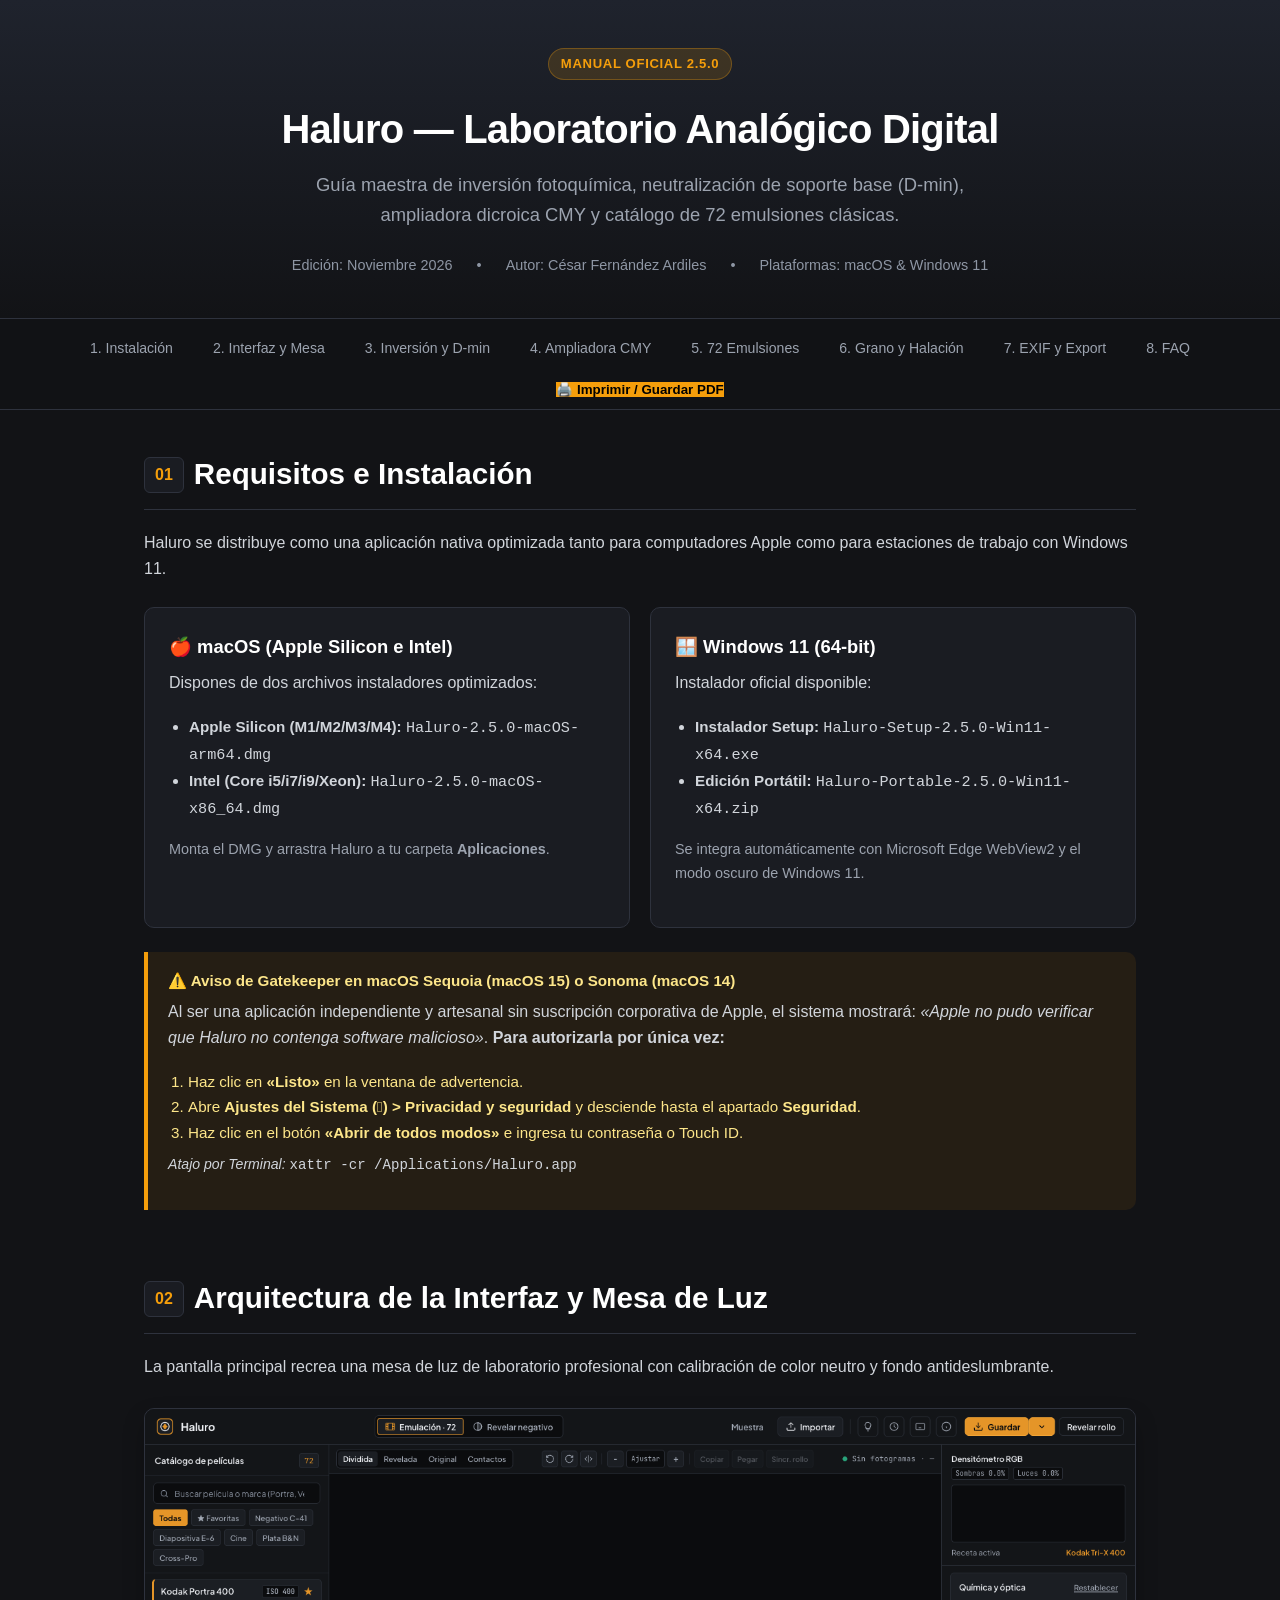
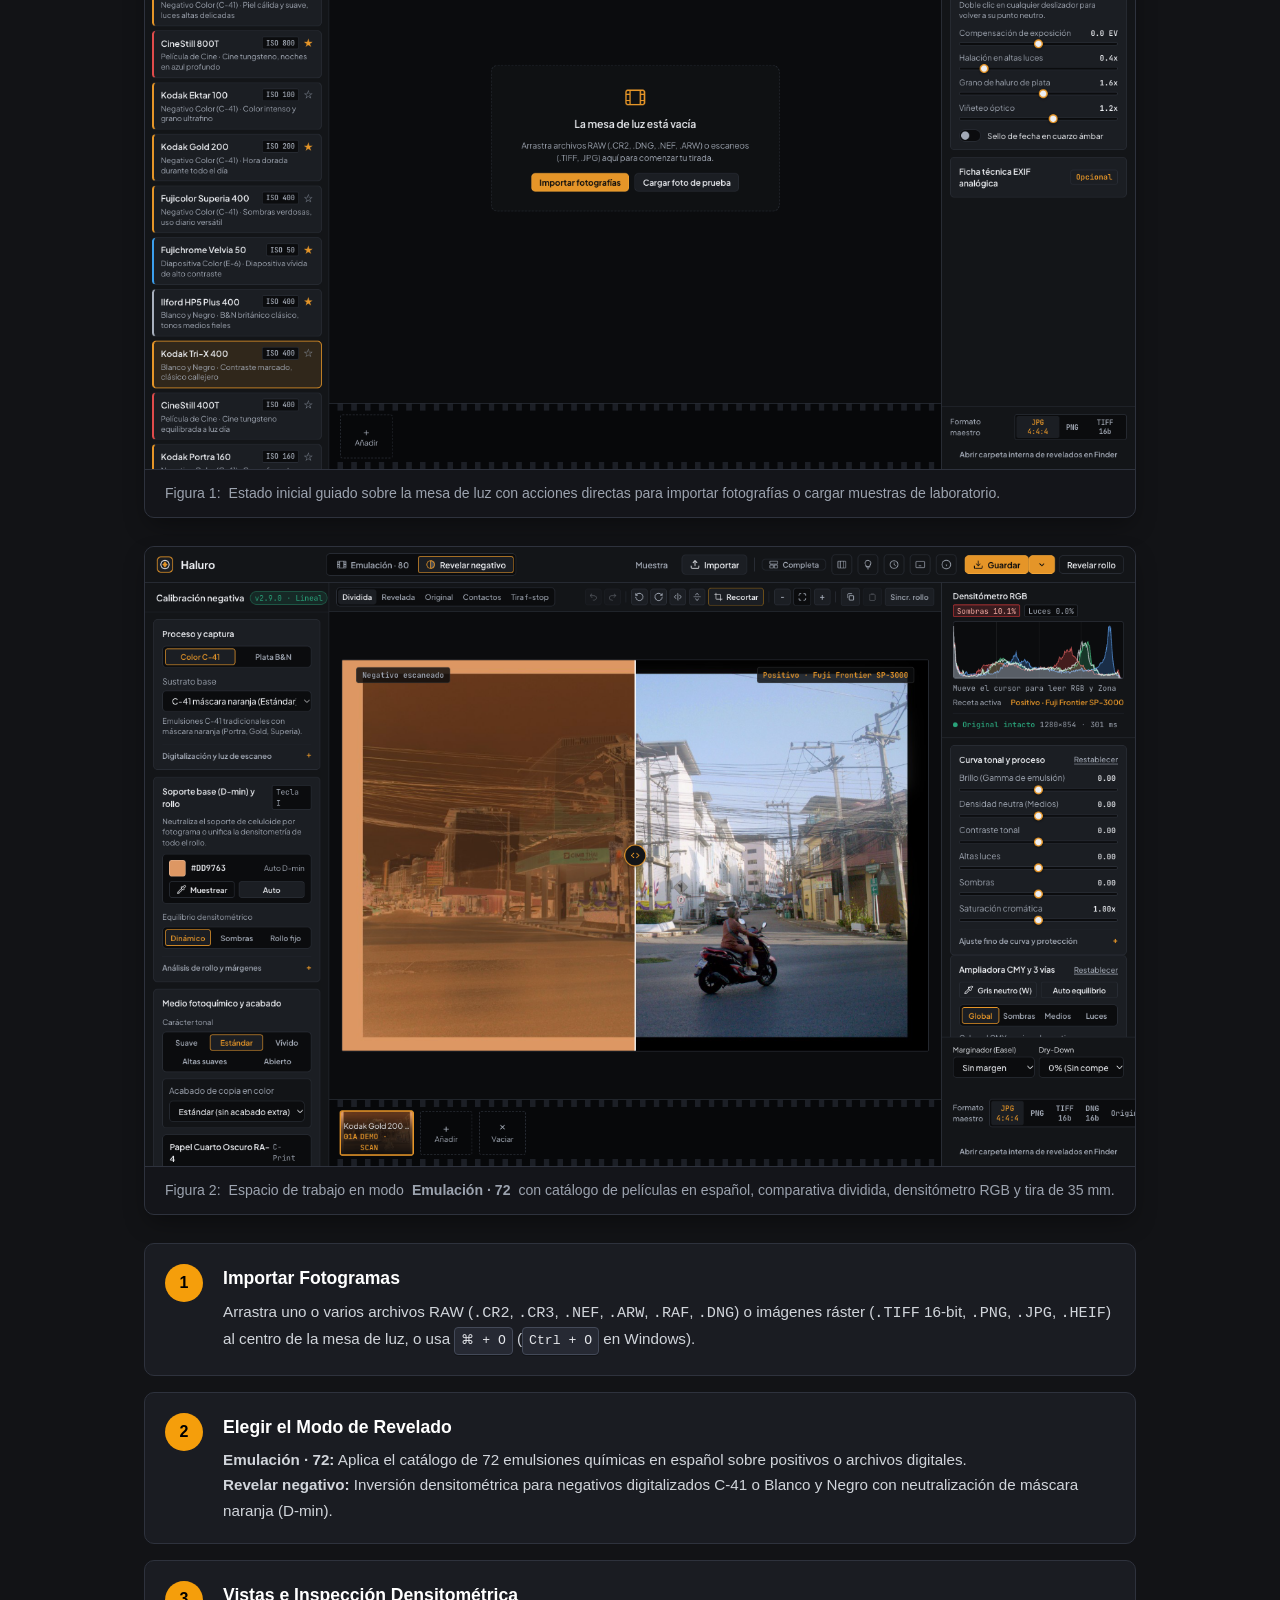
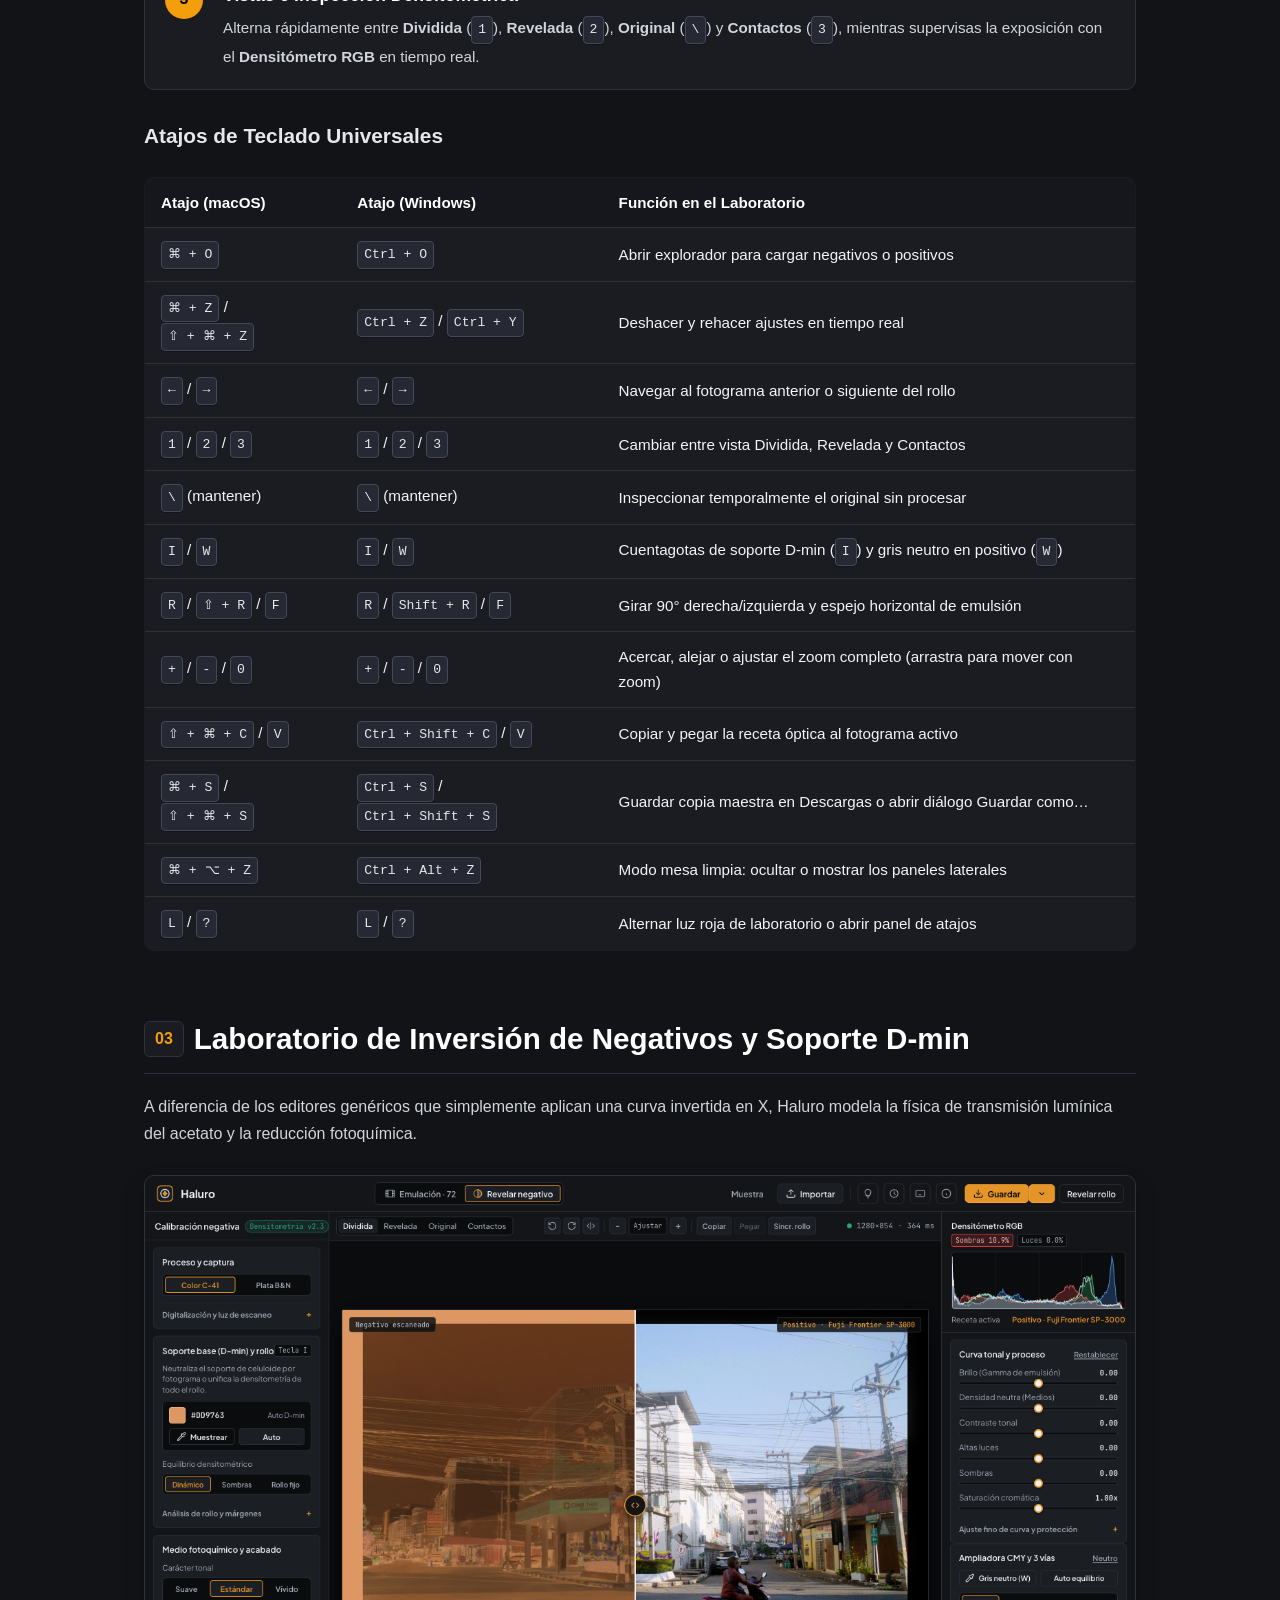
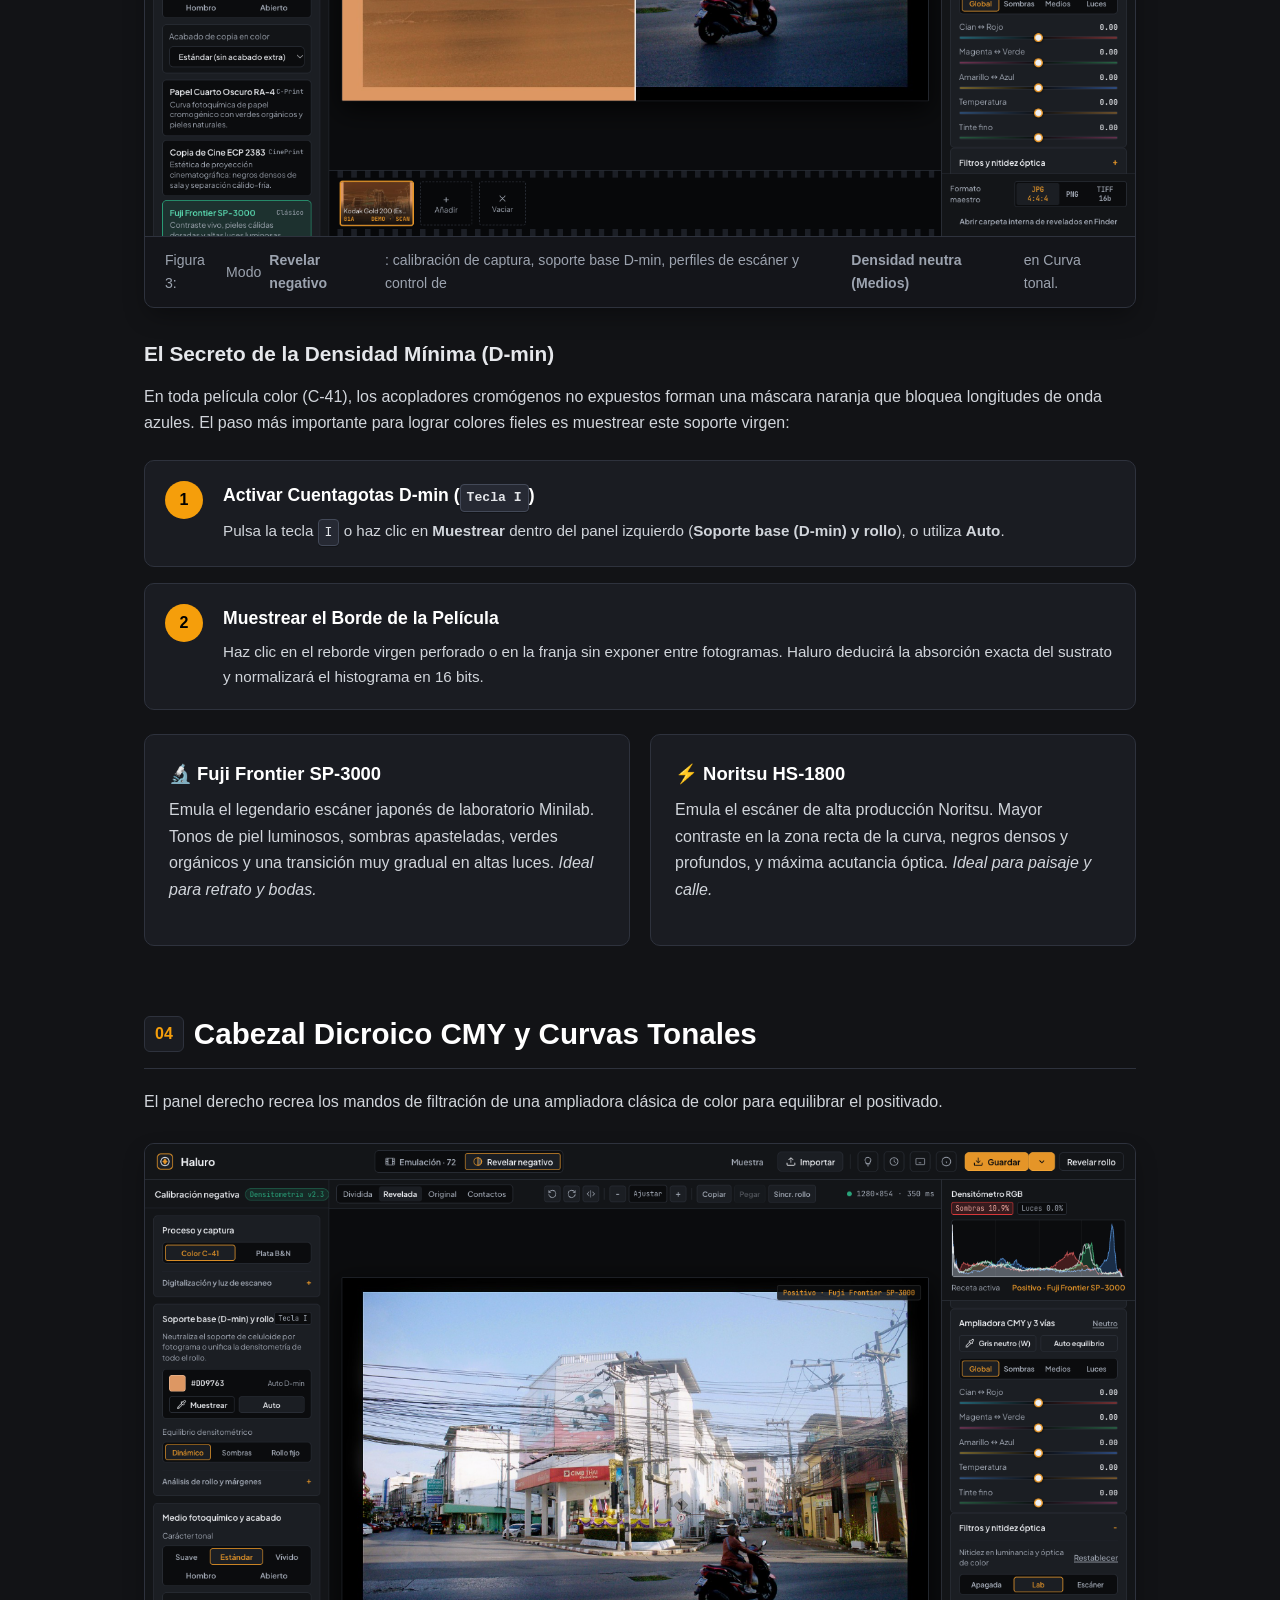
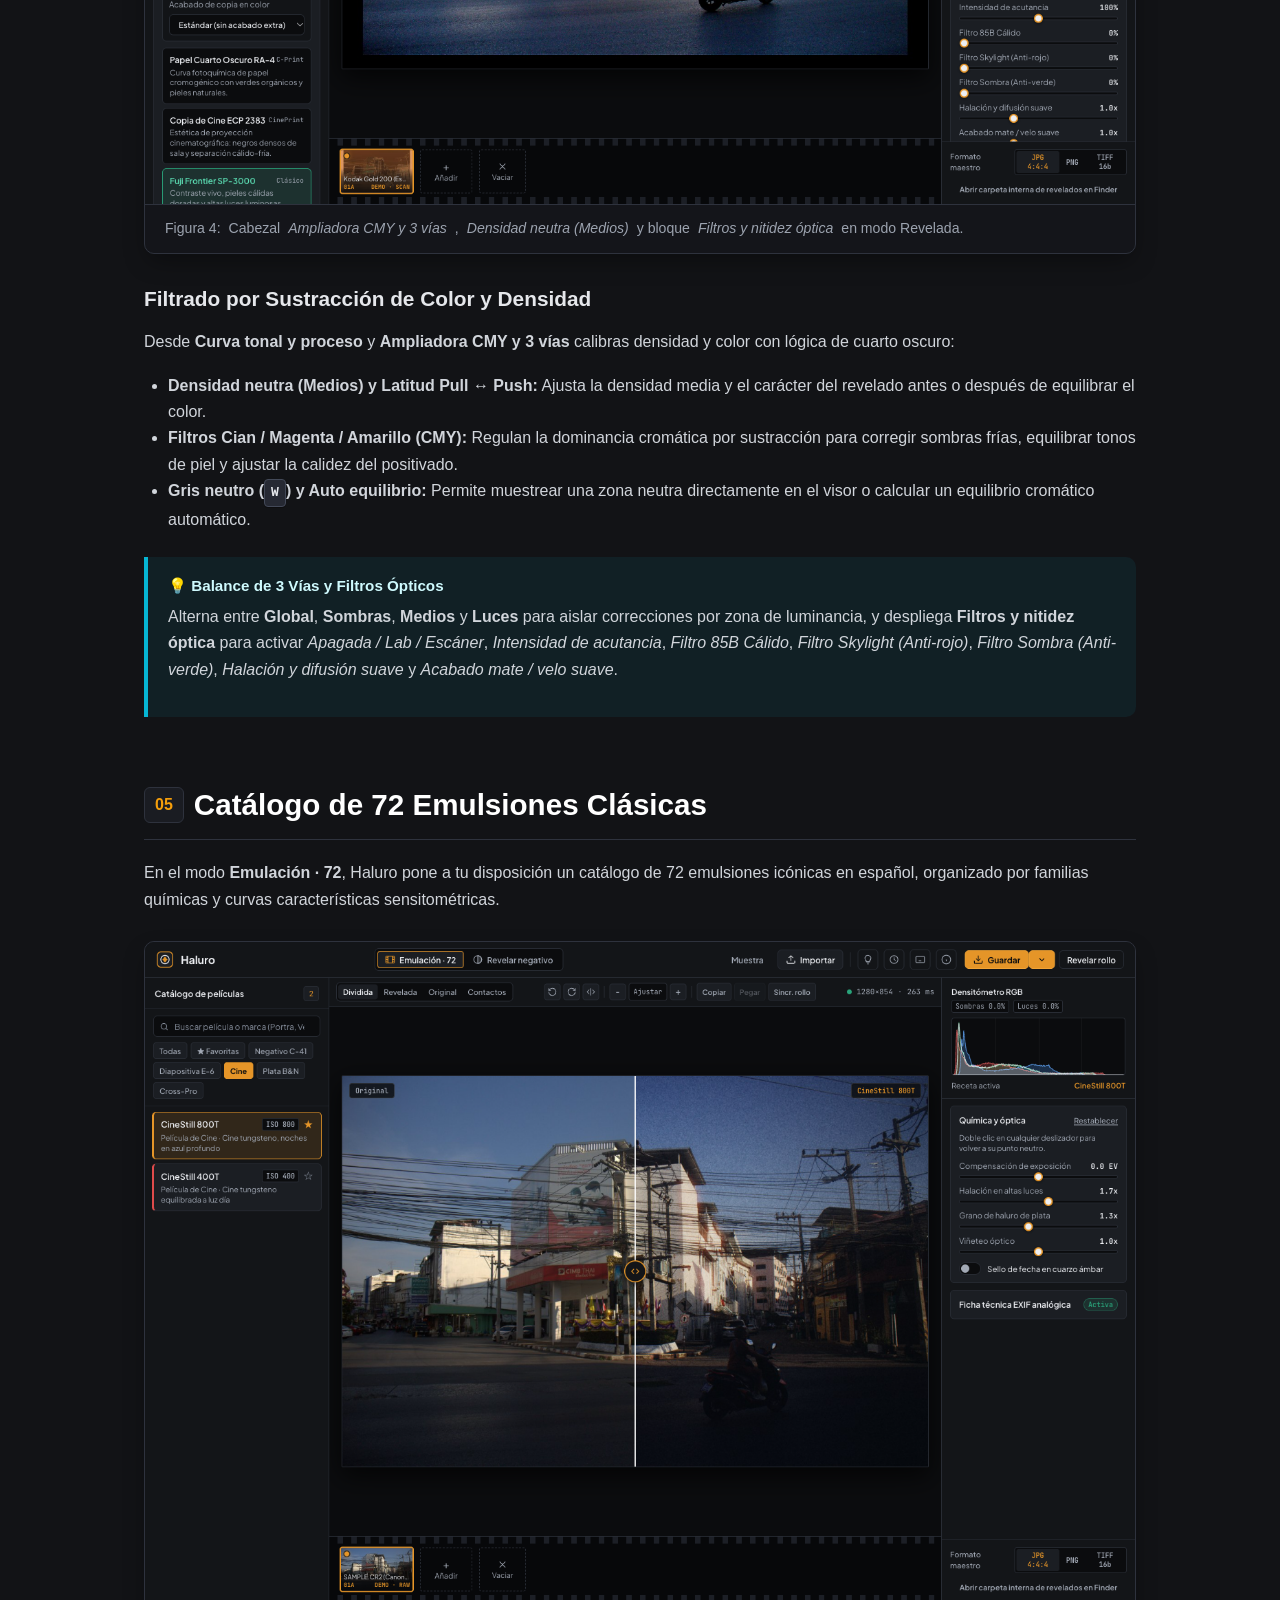
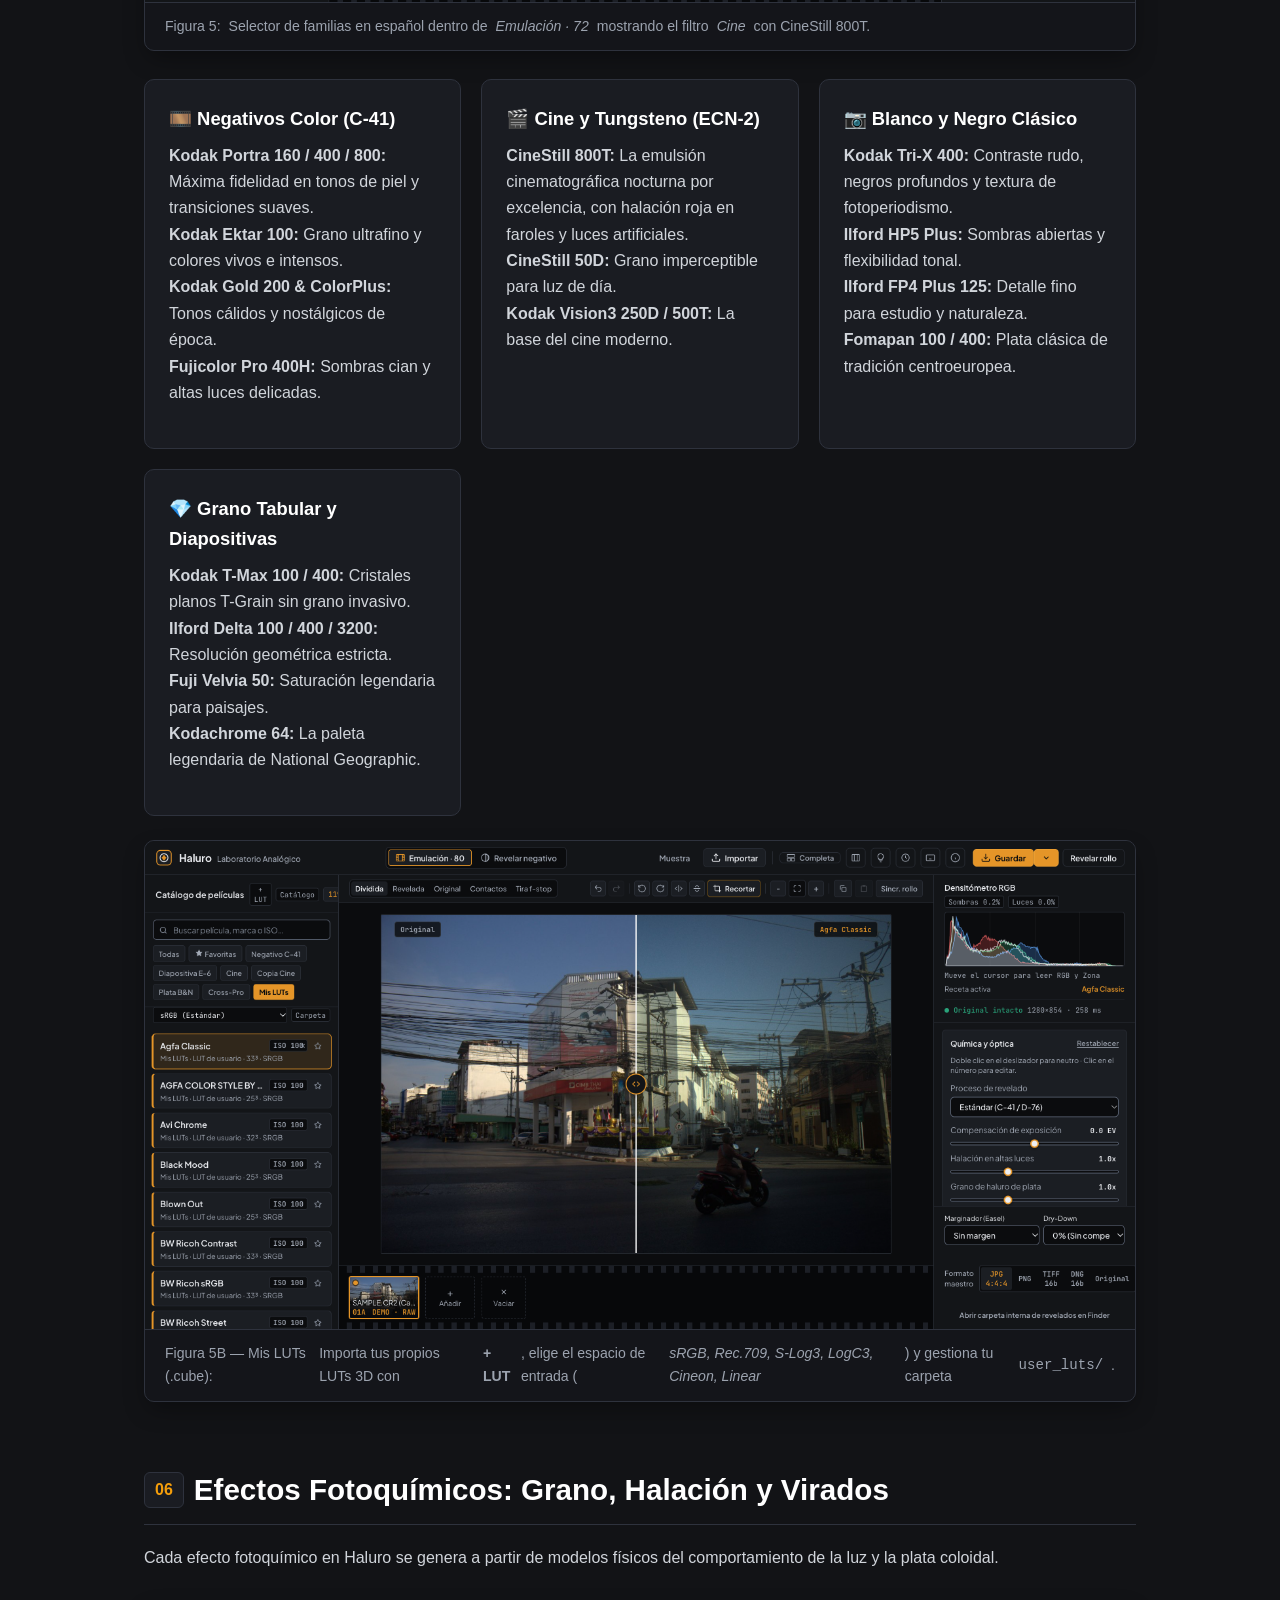
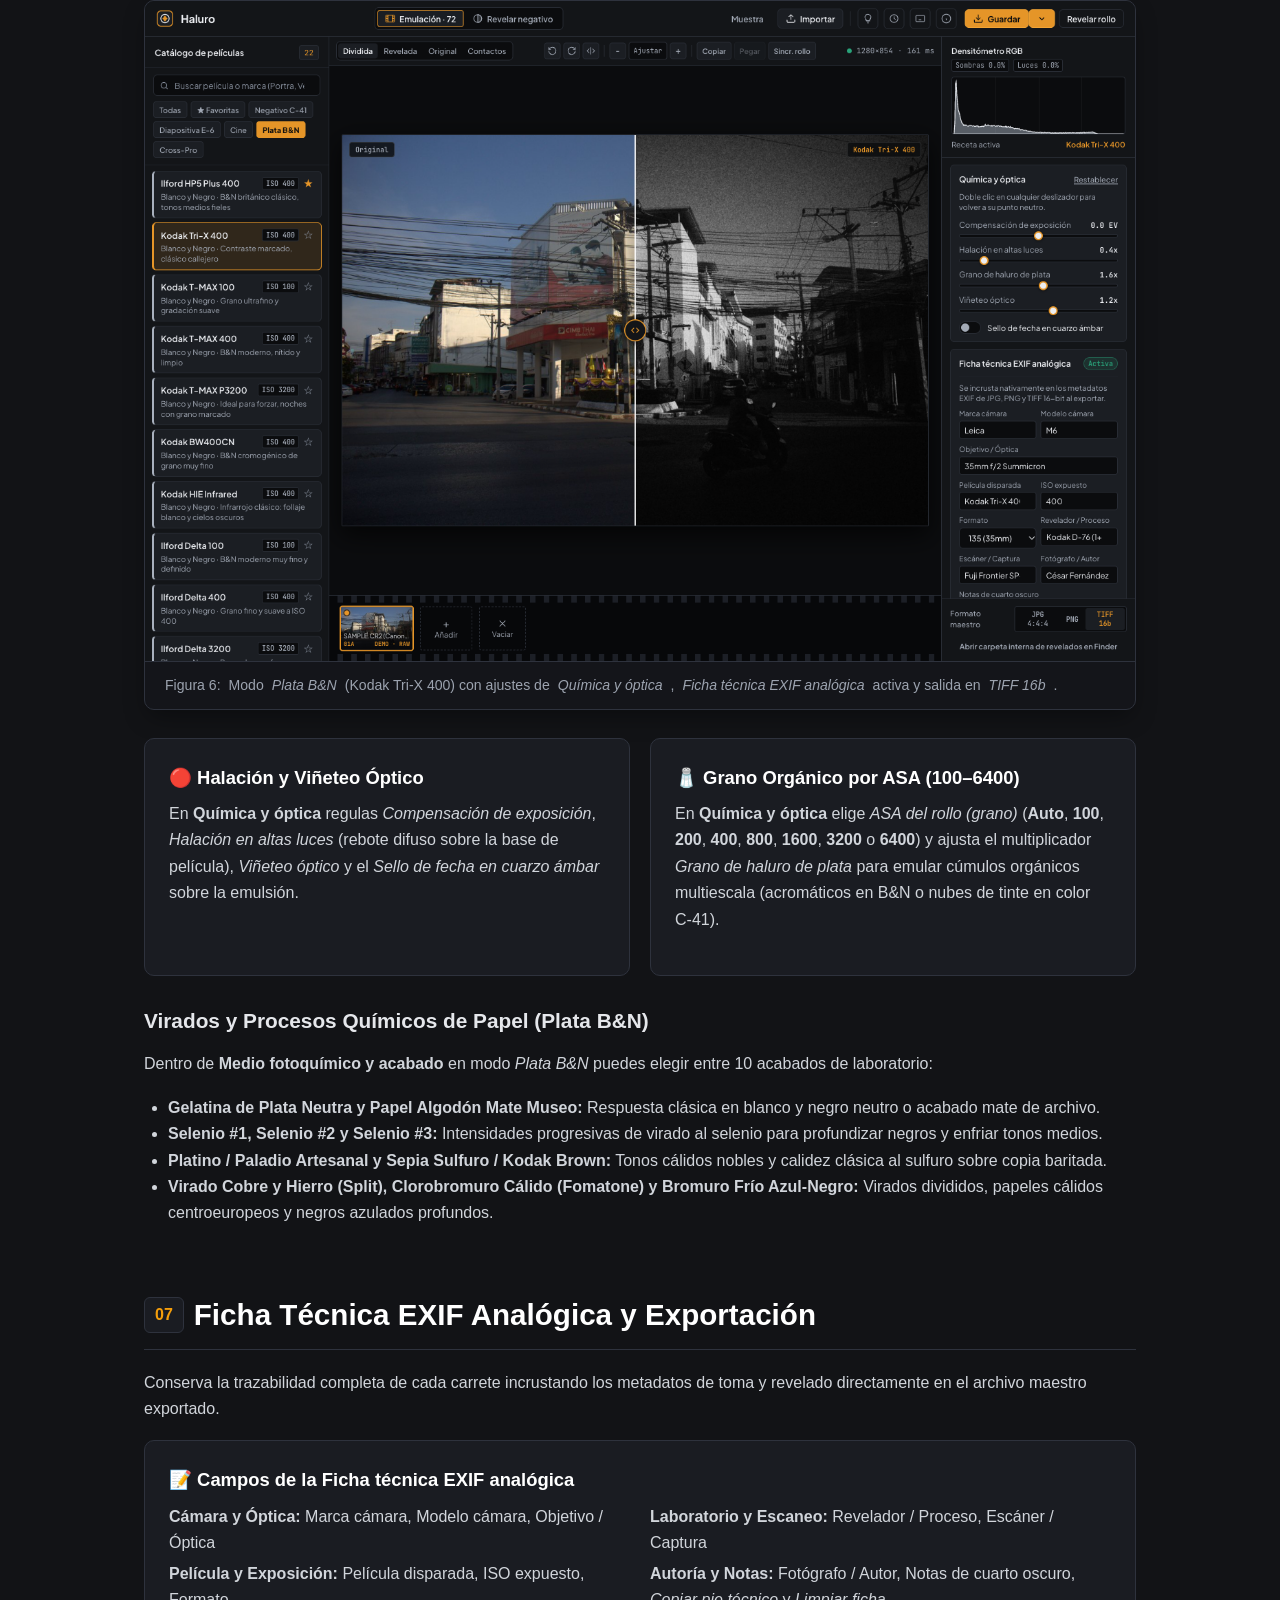
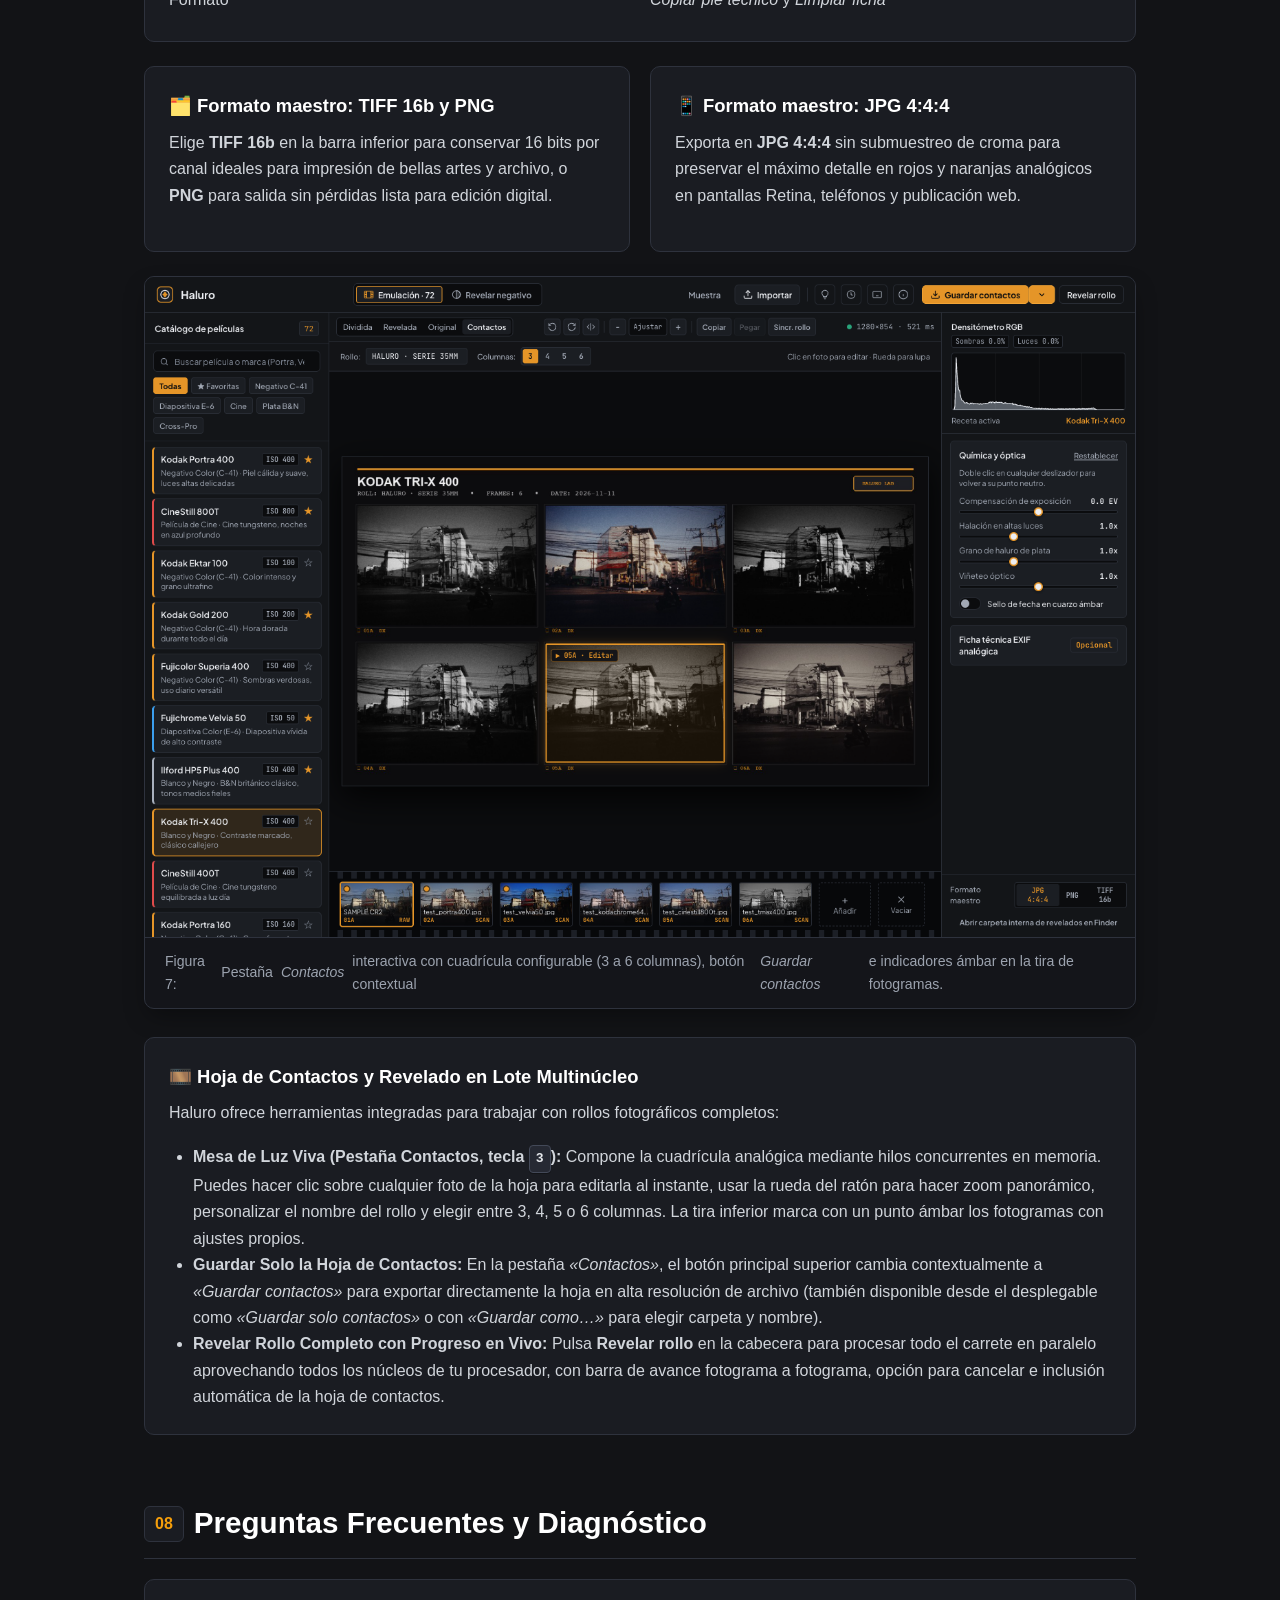
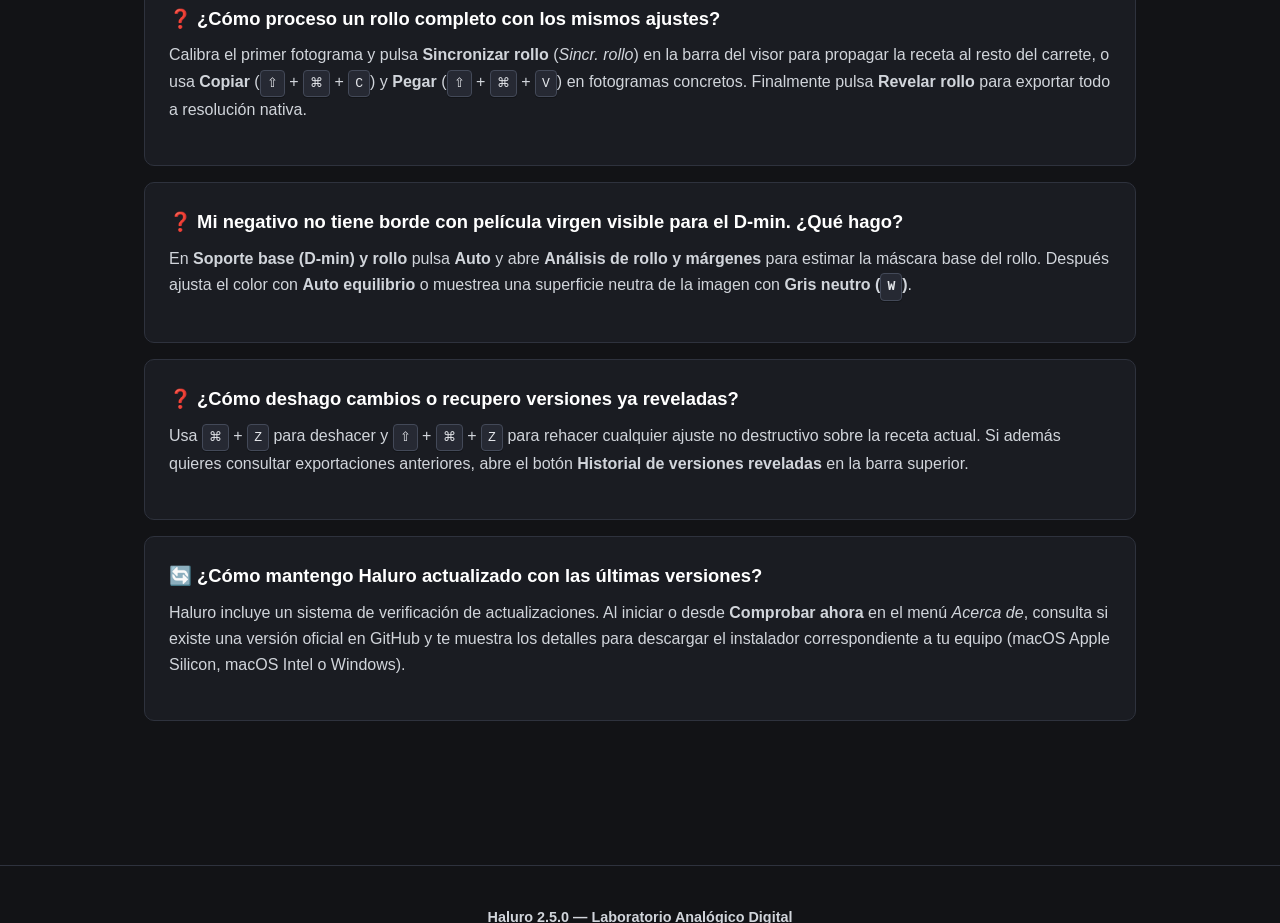
==== manual.html @ 5ab8f3e2 "chore(release): bump version to 2.10.1 and document organic ASA grain" ====
<!DOCTYPE html>
<html lang="es">
<head>
  <meta charset="UTF-8">
  <meta name="viewport" content="width=device-width, initial-scale=1.0">
  <title>Haluro 2.5.0 — Manual de Usuario y Guía de Cuarto Oscuro</title>
  <style>
    :root {
      --bg: #121316;
      --bg-card: #1a1c22;
      --bg-card-hover: #22252d;
      --border: #2e323d;
      --accent: #f59e0b;
      --accent-glow: rgba(245, 158, 11, 0.2);
      --accent-secondary: #06b6d4;
      --text-main: #f3f4f6;
      --text-muted: #9ca3af;
      --text-dim: #8e96a4;
      --code-bg: #090a0c;
      --font-sans: -apple-system, BlinkMacSystemFont, "Segoe UI", Roboto, Helvetica, Arial, sans-serif;
      --font-mono: ui-monospace, SFMono-Regular, Menlo, Monaco, Consolas, monospace;
      --radius: 10px;
    }

    * { box-sizing: border-box; margin: 0; padding: 0; }

    :focus-visible {
      outline: 2px solid var(--accent);
      outline-offset: 2px;
    }

    [id] {
      scroll-margin-top: 72px;
    }
    
    body {
      background-color: var(--bg);
      color: var(--text-main);
      font-family: var(--font-sans);
      line-height: 1.65;
      font-size: 16px;
      -webkit-font-smoothing: antialiased;
    }

    /* Header & Hero */
    header.hero {
      background: linear-gradient(180deg, #1f232d 0%, var(--bg) 100%);
      border-bottom: 1px solid var(--border);
      padding: 3rem 1.5rem 2.5rem;
      text-align: center;
      position: relative;
    }

    .badge-tag {
      display: inline-block;
      background: rgba(245, 158, 11, 0.15);
      color: var(--accent);
      border: 1px solid rgba(245, 158, 11, 0.3);
      padding: 4px 12px;
      border-radius: 999px;
      font-size: 0.82rem;
      font-weight: 600;
      letter-spacing: 0.05em;
      text-transform: uppercase;
      margin-bottom: 1rem;
    }

    h1.hero-title {
      font-size: 2.5rem;
      font-weight: 800;
      letter-spacing: -0.02em;
      margin-bottom: 0.5rem;
      color: #fff;
    }

    p.hero-sub {
      color: var(--text-muted);
      font-size: 1.15rem;
      max-width: 680px;
      margin: 0 auto 1.5rem;
    }

    .meta-bar {
      display: flex;
      justify-content: center;
      gap: 1.5rem;
      font-size: 0.9rem;
      color: var(--text-dim);
    }

    /* Navigation Bar */
    nav.nav-bar {
      position: sticky;
      top: 0;
      background: rgba(18, 19, 22, 0.92);
      backdrop-filter: blur(12px);
      -webkit-backdrop-filter: blur(12px);
      border-bottom: 1px solid var(--border);
      z-index: 100;
      padding: 0.75rem 1.5rem;
      display: flex;
      align-items: center;
      justify-content: center;
      gap: 1rem;
      flex-wrap: wrap;
    }

    nav.nav-bar a {
      color: var(--text-muted);
      text-decoration: none;
      font-size: 0.88rem;
      font-weight: 500;
      padding: 6px 12px;
      border-radius: 6px;
      transition: all 0.2s ease;
    }

    nav.nav-bar a:hover {
      color: #fff;
      background: var(--bg-card);
    }

    .btn-print {
      background: var(--accent);
      color: #000 !important;
      font-weight: 600 !important;
      border: none;
      cursor: pointer;
      display: inline-flex;
      align-items: center;
      gap: 6px;
    }

    .btn-print:hover {
      background: #d97706 !important;
    }

    /* Main Container */
    .container {
      max-width: 1040px;
      margin: 0 auto;
      padding: 2.5rem 1.5rem 5rem;
    }

    /* Section Styles */
    section {
      margin-bottom: 4rem;
      scroll-margin-top: 5rem;
    }

    h2.section-heading {
      font-size: 1.85rem;
      font-weight: 700;
      color: #fff;
      margin-bottom: 1.25rem;
      padding-bottom: 0.6rem;
      border-bottom: 1px solid var(--border);
      display: flex;
      align-items: center;
      gap: 10px;
    }

    h2.section-heading .num {
      background: var(--bg-card);
      color: var(--accent);
      font-size: 1rem;
      padding: 4px 10px;
      border-radius: 6px;
      border: 1px solid var(--border);
    }

    h3 {
      font-size: 1.3rem;
      color: #e5e7eb;
      margin: 1.8rem 0 0.75rem;
    }

    p {
      margin-bottom: 1.1rem;
      color: #d1d5db;
    }

    /* Image Containers */
    .figure-card {
      background: var(--bg-card);
      border: 1px solid var(--border);
      border-radius: var(--radius);
      overflow: hidden;
      margin: 1.75rem 0;
      box-shadow: 0 10px 25px -5px rgba(0, 0, 0, 0.4);
    }

    .figure-card img {
      width: 100%;
      height: auto;
      display: block;
    }

    .figure-caption {
      padding: 0.75rem 1.25rem;
      font-size: 0.88rem;
      color: var(--text-muted);
      background: rgba(0, 0, 0, 0.25);
      border-top: 1px solid var(--border);
      display: flex;
      align-items: center;
      gap: 8px;
    }

    /* Cards & Grids */
    .grid-2 {
      display: grid;
      grid-template-columns: repeat(auto-fit, minmax(300px, 1fr));
      gap: 1.25rem;
      margin: 1.5rem 0;
    }

    .card {
      background: var(--bg-card);
      border: 1px solid var(--border);
      border-radius: var(--radius);
      padding: 1.5rem;
      transition: border-color 0.2s;
    }

    .card:hover {
      border-color: #4b5563;
    }

    .card-title {
      font-size: 1.15rem;
      font-weight: 700;
      color: #fff;
      margin-bottom: 0.5rem;
      display: flex;
      align-items: center;
      gap: 8px;
    }

    /* Workflow Steps */
    .steps-container {
      display: flex;
      flex-direction: column;
      gap: 1rem;
      margin: 1.5rem 0;
    }

    .step-item {
      display: flex;
      gap: 1.25rem;
      background: var(--bg-card);
      border: 1px solid var(--border);
      border-radius: var(--radius);
      padding: 1.25rem;
    }

    .step-num {
      width: 38px;
      height: 38px;
      border-radius: 50%;
      background: var(--accent);
      color: #000;
      font-weight: 800;
      display: flex;
      align-items: center;
      justify-content: center;
      flex-shrink: 0;
    }

    .step-body h4 {
      font-size: 1.1rem;
      color: #fff;
      margin-bottom: 0.35rem;
    }

    .step-body p {
      margin-bottom: 0;
      font-size: 0.95rem;
    }

    /* Callouts / Alerts */
    .callout {
      background: rgba(245, 158, 11, 0.08);
      border-left: 4px solid var(--accent);
      border-radius: 0 var(--radius) var(--radius) 0;
      padding: 1rem 1.25rem;
      margin: 1.5rem 0;
      color: #fde68a;
    }

    .callout.info {
      background: rgba(6, 182, 212, 0.08);
      border-left-color: var(--accent-secondary);
      color: #cffafe;
    }

    .callout-title {
      font-weight: 700;
      font-size: 0.95rem;
      margin-bottom: 0.35rem;
      display: flex;
      align-items: center;
      gap: 6px;
    }

    /* Tables */
    table {
      width: 100%;
      border-collapse: collapse;
      margin: 1.5rem 0;
      background: var(--bg-card);
      border-radius: var(--radius);
      overflow: hidden;
      border: 1px solid var(--border);
    }

    th, td {
      padding: 12px 16px;
      text-align: left;
      font-size: 0.95rem;
    }

    th {
      background: #15171d;
      color: #fff;
      font-weight: 600;
      border-bottom: 1px solid var(--border);
    }

    tr:not(:last-child) td {
      border-bottom: 1px solid var(--border);
    }

    kbd {
      background: #262933;
      border: 1px solid #434958;
      border-radius: 4px;
      box-shadow: 0 1px 0 rgba(0, 0, 0, 0.3);
      color: #e5e7eb;
      font-family: var(--font-mono);
      font-size: 0.82rem;
      padding: 2px 6px;
      display: inline-block;
      white-space: nowrap;
    }

    /* Footer */
    footer {
      border-top: 1px solid var(--border);
      padding: 2.5rem 1.5rem;
      text-align: center;
      color: var(--text-dim);
      font-size: 0.9rem;
    }

    /* Print Stylesheet */
    @media print {
      body {
        background: #fff !important;
        color: #111 !important;
        font-size: 13pt;
        line-height: 1.5;
      }
      nav.nav-bar, .btn-print {
        display: none !important;
      }
      header.hero {
        background: none !important;
        border-bottom: 2px solid #000;
        padding: 1.5rem 0;
      }
      h1.hero-title {
        color: #000 !important;
        font-size: 2rem;
      }
      p.hero-sub, .meta-bar, p {
        color: #333 !important;
      }
      h2.section-heading {
        color: #000 !important;
        border-bottom: 1px solid #ccc;
        page-break-before: always;
      }
      .figure-card {
        box-shadow: none !important;
        border: 1px solid #ccc !important;
        page-break-inside: avoid;
      }
      .card {
        background: #fafafa !important;
        border: 1px solid #ddd !important;
        color: #111 !important;
      }
      .card-title, h3 {
        color: #000 !important;
      }
      .callout {
        background: #fdfaf0 !important;
        border-left: 4px solid #d97706 !important;
        color: #451a03 !important;
      }
      kbd {
        background: #eee !important;
        border: 1px solid #ccc !important;
        color: #000 !important;
      }
      table, th, td {
        border-color: #ddd !important;
        color: #111 !important;
      }
      th {
        background: #f0f0f0 !important;
      }
    }
  </style>
</head>
<body>

  <header class="hero">
    <span class="badge-tag">Manual Oficial 2.5.0</span>
    <h1 class="hero-title">Haluro — Laboratorio Analógico Digital</h1>
    <p class="hero-sub">Guía maestra de inversión fotoquímica, neutralización de soporte base (D-min), ampliadora dicroica CMY y catálogo de 72 emulsiones clásicas.</p>
    <div class="meta-bar">
      <span>Edición: Noviembre 2026</span>
      <span>•</span>
      <span>Autor: César Fernández Ardiles</span>
      <span>•</span>
      <span>Plataformas: macOS & Windows 11</span>
    </div>
  </header>

  <nav class="nav-bar">
    <a href="#instalacion">1. Instalación</a>
    <a href="#interfaz">2. Interfaz y Mesa</a>
    <a href="#modo-negativo">3. Inversión y D-min</a>
    <a href="#ampliadora-cmy">4. Ampliadora CMY</a>
    <a href="#catalogo">5. 72 Emulsiones</a>
    <a href="#optica-grano">6. Grano y Halación</a>
    <a href="#exif-export">7. EXIF y Export</a>
    <a href="#faq">8. FAQ</a>
    <button class="btn-print" onclick="window.print()">🖨️ Imprimir / Guardar PDF</button>
  </nav>

  <div class="container">

    <!-- 1. INSTALACIÓN -->
    <section id="instalacion">
      <h2 class="section-heading"><span class="num">01</span> Requisitos e Instalación</h2>
      <p>Haluro se distribuye como una aplicación nativa optimizada tanto para computadores Apple como para estaciones de trabajo con Windows 11.</p>

      <div class="grid-2">
        <div class="card">
          <div class="card-title">🍎 macOS (Apple Silicon e Intel)</div>
          <p>Dispones de dos archivos instaladores optimizados:</p>
          <ul style="padding-left: 1.25rem; margin-bottom: 1rem; color: #d1d5db; font-size: 0.95rem;">
            <li><strong>Apple Silicon (M1/M2/M3/M4):</strong> <code>Haluro-2.5.0-macOS-arm64.dmg</code></li>
            <li><strong>Intel (Core i5/i7/i9/Xeon):</strong> <code>Haluro-2.5.0-macOS-x86_64.dmg</code></li>
          </ul>
          <p style="font-size: 0.9rem; color: var(--text-muted);">Monta el DMG y arrastra Haluro a tu carpeta <strong>Aplicaciones</strong>.</p>
        </div>

        <div class="card">
          <div class="card-title">🪟 Windows 11 (64-bit)</div>
          <p>Instalador oficial disponible:</p>
          <ul style="padding-left: 1.25rem; margin-bottom: 1rem; color: #d1d5db; font-size: 0.95rem;">
            <li><strong>Instalador Setup:</strong> <code>Haluro-Setup-2.5.0-Win11-x64.exe</code></li>
            <li><strong>Edición Portátil:</strong> <code>Haluro-Portable-2.5.0-Win11-x64.zip</code></li>
          </ul>
          <p style="font-size: 0.9rem; color: var(--text-muted);">Se integra automáticamente con Microsoft Edge WebView2 y el modo oscuro de Windows 11.</p>
        </div>
      </div>

      <div class="callout">
        <div class="callout-title">⚠️ Aviso de Gatekeeper en macOS Sequoia (macOS 15) o Sonoma (macOS 14)</div>
        <p>Al ser una aplicación independiente y artesanal sin suscripción corporativa de Apple, el sistema mostrará: <em>«Apple no pudo verificar que Haluro no contenga software malicioso»</em>. <strong>Para autorizarla por única vez:</strong></p>
        <ol style="padding-left: 1.25rem; margin-top: 0.5rem; font-size: 0.95rem;">
          <li>Haz clic en <strong>«Listo»</strong> en la ventana de advertencia.</li>
          <li>Abre <strong>Ajustes del Sistema () > Privacidad y seguridad</strong> y desciende hasta el apartado <strong>Seguridad</strong>.</li>
          <li>Haz clic en el botón <strong>«Abrir de todos modos»</strong> e ingresa tu contraseña o Touch ID.</li>
        </ol>
        <p style="margin-top: 0.5rem; font-size: 0.88rem;"><em>Atajo por Terminal:</em> <code>xattr -cr /Applications/Haluro.app</code></p>
      </div>
    </section>

    <!-- 2. INTERFAZ Y MESA DE LUZ -->
    <section id="interfaz">
      <h2 class="section-heading"><span class="num">02</span> Arquitectura de la Interfaz y Mesa de Luz</h2>
      <p>La pantalla principal recrea una mesa de luz de laboratorio profesional con calibración de color neutro y fondo antideslumbrante.</p>

      <div class="figure-card">
        <img src="docs/images/01_mesa_de_luz.png" alt="Pantalla de bienvenida y mesa de luz guiada de Haluro">
        <div class="figure-caption">
          <span>Figura 1:</span> Estado inicial guiado sobre la mesa de luz con acciones directas para importar fotografías o cargar muestras de laboratorio.
        </div>
      </div>

      <div class="figure-card">
        <img src="docs/images/02_espacio_trabajo_darkrooms.png" alt="Espacio de trabajo completo de Haluro en Modo Emulación">
        <div class="figure-caption">
          <span>Figura 2:</span> Espacio de trabajo en modo <strong>Emulación · 72</strong> con catálogo de películas en español, comparativa dividida, densitómetro RGB y tira de 35 mm.
        </div>
      </div>

      <div class="steps-container">
        <div class="step-item">
          <div class="step-num">1</div>
          <div class="step-body">
            <h4>Importar Fotogramas</h4>
            <p>Arrastra uno o varios archivos RAW (<code>.CR2</code>, <code>.CR3</code>, <code>.NEF</code>, <code>.ARW</code>, <code>.RAF</code>, <code>.DNG</code>) o imágenes ráster (<code>.TIFF</code> 16-bit, <code>.PNG</code>, <code>.JPG</code>, <code>.HEIF</code>) al centro de la mesa de luz, o usa <kbd>⌘ + O</kbd> (<kbd>Ctrl + O</kbd> en Windows).</p>
          </div>
        </div>

        <div class="step-item">
          <div class="step-num">2</div>
          <div class="step-body">
            <h4>Elegir el Modo de Revelado</h4>
            <p><strong>Emulación · 72:</strong> Aplica el catálogo de 72 emulsiones químicas en español sobre positivos o archivos digitales.<br>
            <strong>Revelar negativo:</strong> Inversión densitométrica para negativos digitalizados C-41 o Blanco y Negro con neutralización de máscara naranja (D-min).</p>
          </div>
        </div>

        <div class="step-item">
          <div class="step-num">3</div>
          <div class="step-body">
            <h4>Vistas e Inspección Densitométrica</h4>
            <p>Alterna rápidamente entre <strong>Dividida</strong> (<kbd>1</kbd>), <strong>Revelada</strong> (<kbd>2</kbd>), <strong>Original</strong> (<kbd>\</kbd>) y <strong>Contactos</strong> (<kbd>3</kbd>), mientras supervisas la exposición con el <strong>Densitómetro RGB</strong> en tiempo real.</p>
          </div>
        </div>
      </div>

      <h3>Atajos de Teclado Universales</h3>
      <table>
        <thead>
          <tr>
            <th>Atajo (macOS)</th>
            <th>Atajo (Windows)</th>
            <th>Función en el Laboratorio</th>
          </tr>
        </thead>
        <tbody>
          <tr>
            <td><kbd>⌘ + O</kbd></td>
            <td><kbd>Ctrl + O</kbd></td>
            <td>Abrir explorador para cargar negativos o positivos</td>
          </tr>
          <tr>
            <td><kbd>⌘ + Z</kbd> / <kbd>⇧ + ⌘ + Z</kbd></td>
            <td><kbd>Ctrl + Z</kbd> / <kbd>Ctrl + Y</kbd></td>
            <td>Deshacer y rehacer ajustes en tiempo real</td>
          </tr>
          <tr>
            <td><kbd>←</kbd> / <kbd>→</kbd></td>
            <td><kbd>←</kbd> / <kbd>→</kbd></td>
            <td>Navegar al fotograma anterior o siguiente del rollo</td>
          </tr>
          <tr>
            <td><kbd>1</kbd> / <kbd>2</kbd> / <kbd>3</kbd></td>
            <td><kbd>1</kbd> / <kbd>2</kbd> / <kbd>3</kbd></td>
            <td>Cambiar entre vista Dividida, Revelada y Contactos</td>
          </tr>
          <tr>
            <td><kbd>\</kbd> (mantener)</td>
            <td><kbd>\</kbd> (mantener)</td>
            <td>Inspeccionar temporalmente el original sin procesar</td>
          </tr>
          <tr>
            <td><kbd>I</kbd> / <kbd>W</kbd></td>
            <td><kbd>I</kbd> / <kbd>W</kbd></td>
            <td>Cuentagotas de soporte D-min (<kbd>I</kbd>) y gris neutro en positivo (<kbd>W</kbd>)</td>
          </tr>
          <tr>
            <td><kbd>R</kbd> / <kbd>⇧ + R</kbd> / <kbd>F</kbd></td>
            <td><kbd>R</kbd> / <kbd>Shift + R</kbd> / <kbd>F</kbd></td>
            <td>Girar 90° derecha/izquierda y espejo horizontal de emulsión</td>
          </tr>
          <tr>
            <td><kbd>+</kbd> / <kbd>-</kbd> / <kbd>0</kbd></td>
            <td><kbd>+</kbd> / <kbd>-</kbd> / <kbd>0</kbd></td>
            <td>Acercar, alejar o ajustar el zoom completo (arrastra para mover con zoom)</td>
          </tr>
          <tr>
            <td><kbd>⇧ + ⌘ + C</kbd> / <kbd>V</kbd></td>
            <td><kbd>Ctrl + Shift + C</kbd> / <kbd>V</kbd></td>
            <td>Copiar y pegar la receta óptica al fotograma activo</td>
          </tr>
          <tr>
            <td><kbd>⌘ + S</kbd> / <kbd>⇧ + ⌘ + S</kbd></td>
            <td><kbd>Ctrl + S</kbd> / <kbd>Ctrl + Shift + S</kbd></td>
            <td>Guardar copia maestra en Descargas o abrir diálogo Guardar como…</td>
          </tr>
          <tr>
            <td><kbd>⌘ + ⌥ + Z</kbd></td>
            <td><kbd>Ctrl + Alt + Z</kbd></td>
            <td>Modo mesa limpia: ocultar o mostrar los paneles laterales</td>
          </tr>
          <tr>
            <td><kbd>L</kbd> / <kbd>?</kbd></td>
            <td><kbd>L</kbd> / <kbd>?</kbd></td>
            <td>Alternar luz roja de laboratorio o abrir panel de atajos</td>
          </tr>
        </tbody>
      </table>
    </section>

    <!-- 3. MODO NEGATIVO Y D-MIN -->
    <section id="modo-negativo">
      <h2 class="section-heading"><span class="num">03</span> Laboratorio de Inversión de Negativos y Soporte D-min</h2>
      <p>A diferencia de los editores genéricos que simplemente aplican una curva invertida en X, Haluro modela la física de transmisión lumínica del acetato y la reducción fotoquímica.</p>

      <div class="figure-card">
        <img src="docs/images/03_modo_negativo_inversion.png" alt="Inversión y calibración en Modo Revelar negativo">
        <div class="figure-caption">
          <span>Figura 3:</span> Modo <strong>Revelar negativo</strong>: calibración de captura, soporte base D-min, perfiles de escáner y control de <strong>Densidad neutra (Medios)</strong> en Curva tonal.
        </div>
      </div>

      <h3>El Secreto de la Densidad Mínima (D-min)</h3>
      <p>En toda película color (C-41), los acopladores cromógenos no expuestos forman una máscara naranja que bloquea longitudes de onda azules. El paso más importante para lograr colores fieles es muestrear este soporte virgen:</p>
      
      <div class="steps-container">
        <div class="step-item">
          <div class="step-num">1</div>
          <div class="step-body">
            <h4>Activar Cuentagotas D-min (<kbd>Tecla I</kbd>)</h4>
            <p>Pulsa la tecla <kbd>I</kbd> o haz clic en <strong>Muestrear</strong> dentro del panel izquierdo (<strong>Soporte base (D-min) y rollo</strong>), o utiliza <strong>Auto</strong>.</p>
          </div>
        </div>
        <div class="step-item">
          <div class="step-num">2</div>
          <div class="step-body">
            <h4>Muestrear el Borde de la Película</h4>
            <p>Haz clic en el reborde virgen perforado o en la franja sin exponer entre fotogramas. Haluro deducirá la absorción exacta del sustrato y normalizará el histograma en 16 bits.</p>
          </div>
        </div>
      </div>

      <div class="grid-2">
        <div class="card">
          <div class="card-title">🔬 Fuji Frontier SP-3000</div>
          <p>Emula el legendario escáner japonés de laboratorio Minilab. Tonos de piel luminosos, sombras apasteladas, verdes orgánicos y una transición muy gradual en altas luces. <em>Ideal para retrato y bodas.</em></p>
        </div>
        <div class="card">
          <div class="card-title">⚡ Noritsu HS-1800</div>
          <p>Emula el escáner de alta producción Noritsu. Mayor contraste en la zona recta de la curva, negros densos y profundos, y máxima acutancia óptica. <em>Ideal para paisaje y calle.</em></p>
        </div>
      </div>
    </section>

    <!-- 4. AMPLIADORA CMY -->
    <section id="ampliadora-cmy">
      <h2 class="section-heading"><span class="num">04</span> Cabezal Dicroico CMY y Curvas Tonales</h2>
      <p>El panel derecho recrea los mandos de filtración de una ampliadora clásica de color para equilibrar el positivado.</p>

      <div class="figure-card">
        <img src="docs/images/04_ampliadora_cmy_controles.png" alt="Controles de ampliadora CMY, curvas tonales y filtros ópticos en Haluro">
        <div class="figure-caption">
          <span>Figura 4:</span> Cabezal <em>Ampliadora CMY y 3 vías</em>, <em>Densidad neutra (Medios)</em> y bloque <em>Filtros y nitidez óptica</em> en modo Revelada.
        </div>
      </div>

      <h3>Filtrado por Sustracción de Color y Densidad</h3>
      <p>Desde <strong>Curva tonal y proceso</strong> y <strong>Ampliadora CMY y 3 vías</strong> calibras densidad y color con lógica de cuarto oscuro:</p>
      <ul style="padding-left: 1.5rem; margin-bottom: 1.25rem; color: #d1d5db;">
        <li><strong>Densidad neutra (Medios) y Latitud Pull ↔ Push:</strong> Ajusta la densidad media y el carácter del revelado antes o después de equilibrar el color.</li>
        <li><strong>Filtros Cian / Magenta / Amarillo (CMY):</strong> Regulan la dominancia cromática por sustracción para corregir sombras frías, equilibrar tonos de piel y ajustar la calidez del positivado.</li>
        <li><strong>Gris neutro (<kbd>W</kbd>) y Auto equilibrio:</strong> Permite muestrear una zona neutra directamente en el visor o calcular un equilibrio cromático automático.</li>
      </ul>

      <div class="callout info">
        <div class="callout-title">💡 Balance de 3 Vías y Filtros Ópticos</div>
        <p>Alterna entre <strong>Global</strong>, <strong>Sombras</strong>, <strong>Medios</strong> y <strong>Luces</strong> para aislar correcciones por zona de luminancia, y despliega <strong>Filtros y nitidez óptica</strong> para activar <em>Apagada / Lab / Escáner</em>, <em>Intensidad de acutancia</em>, <em>Filtro 85B Cálido</em>, <em>Filtro Skylight (Anti-rojo)</em>, <em>Filtro Sombra (Anti-verde)</em>, <em>Halación y difusión suave</em> y <em>Acabado mate / velo suave</em>.</p>
      </div>
    </section>

    <!-- 5. CATÁLOGO DE PELÍCULAS -->
    <section id="catalogo">
      <h2 class="section-heading"><span class="num">05</span> Catálogo de 72 Emulsiones Clásicas</h2>
      <p>En el modo <strong>Emulación · 72</strong>, Haluro pone a tu disposición un catálogo de 72 emulsiones icónicas en español, organizado por familias químicas y curvas características sensitométricas.</p>

      <div class="figure-card">
        <img src="docs/images/06_catalogo_peliculas_cinestill.png" alt="Catálogo de 72 emulsiones con filtro Cine y CineStill 800T activo">
        <div class="figure-caption">
          <span>Figura 5:</span> Selector de familias en español dentro de <em>Emulación · 72</em> mostrando el filtro <em>Cine</em> con CineStill 800T.
        </div>
      </div>

      <div class="grid-2">
        <div class="card">
          <div class="card-title">🎞️ Negativos Color (C-41)</div>
          <p><strong>Kodak Portra 160 / 400 / 800:</strong> Máxima fidelidad en tonos de piel y transiciones suaves.<br>
          <strong>Kodak Ektar 100:</strong> Grano ultrafino y colores vivos e intensos.<br>
          <strong>Kodak Gold 200 & ColorPlus:</strong> Tonos cálidos y nostálgicos de época.<br>
          <strong>Fujicolor Pro 400H:</strong> Sombras cian y altas luces delicadas.</p>
        </div>

        <div class="card">
          <div class="card-title">🎬 Cine y Tungsteno (ECN-2)</div>
          <p><strong>CineStill 800T:</strong> La emulsión cinematográfica nocturna por excelencia, con halación roja en faroles y luces artificiales.<br>
          <strong>CineStill 50D:</strong> Grano imperceptible para luz de día.<br>
          <strong>Kodak Vision3 250D / 500T:</strong> La base del cine moderno.</p>
        </div>

        <div class="card">
          <div class="card-title">📷 Blanco y Negro Clásico</div>
          <p><strong>Kodak Tri-X 400:</strong> Contraste rudo, negros profundos y textura de fotoperiodismo.<br>
          <strong>Ilford HP5 Plus:</strong> Sombras abiertas y flexibilidad tonal.<br>
          <strong>Ilford FP4 Plus 125:</strong> Detalle fino para estudio y naturaleza.<br>
          <strong>Fomapan 100 / 400:</strong> Plata clásica de tradición centroeuropea.</p>
        </div>

        <div class="card">
          <div class="card-title">💎 Grano Tabular y Diapositivas</div>
          <p><strong>Kodak T-Max 100 / 400:</strong> Cristales planos T-Grain sin grano invasivo.<br>
          <strong>Ilford Delta 100 / 400 / 3200:</strong> Resolución geométrica estricta.<br>
          <strong>Fuji Velvia 50:</strong> Saturación legendaria para paisajes.<br>
          <strong>Kodachrome 64:</strong> La paleta legendaria de National Geographic.</p>
        </div>
      </div>

      <div class="figure-card" style="margin-top: 24px;">
        <img src="docs/images/10_mis_luts_usuario.png" alt="Pestaña Mis LUTs con archivos .cube de usuario cargados en Haluro">
        <div class="figure-caption">
          <span>Figura 5B — Mis LUTs (.cube):</span> Importa tus propios LUTs 3D con <strong>+ LUT</strong>, elige el espacio de entrada (<em>sRGB, Rec.709, S-Log3, LogC3, Cineon, Linear</em>) y gestiona tu carpeta <code>user_luts/</code>.
        </div>
      </div>
    </section>

    <!-- 6. GRANO, HALACIÓN Y ÓPTICA -->
    <section id="optica-grano">
      <h2 class="section-heading"><span class="num">06</span> Efectos Fotoquímicos: Grano, Halación y Virados</h2>
      <p>Cada efecto fotoquímico en Haluro se genera a partir de modelos físicos del comportamiento de la luz y la plata coloidal.</p>

      <div class="figure-card">
        <img src="docs/images/05_optica_grano_exif.png" alt="Revelado Plata B&N, grano de haluro de plata, viñeteo, EXIF analógico y TIFF 16b">
        <div class="figure-caption">
          <span>Figura 6:</span> Modo <em>Plata B&N</em> (Kodak Tri-X 400) con ajustes de <em>Química y óptica</em>, <em>Ficha técnica EXIF analógica</em> activa y salida en <em>TIFF 16b</em>.
        </div>
      </div>

      <div class="grid-2">
        <div class="card">
          <div class="card-title">🔴 Halación y Viñeteo Óptico</div>
          <p>En <strong>Química y óptica</strong> regulas <em>Compensación de exposición</em>, <em>Halación en altas luces</em> (rebote difuso sobre la base de película), <em>Viñeteo óptico</em> y el <em>Sello de fecha en cuarzo ámbar</em> sobre la emulsión.</p>
        </div>

        <div class="card">
          <div class="card-title">🧂 Grano Orgánico por ASA (100–6400)</div>
          <p>En <strong>Química y óptica</strong> elige <em>ASA del rollo (grano)</em> (<strong>Auto</strong>, <strong>100</strong>, <strong>200</strong>, <strong>400</strong>, <strong>800</strong>, <strong>1600</strong>, <strong>3200</strong> o <strong>6400</strong>) y ajusta el multiplicador <em>Grano de haluro de plata</em> para emular cúmulos orgánicos multiescala (acromáticos en B&amp;N o nubes de tinte en color C-41).</p>
        </div>
      </div>

      <h3>Virados y Procesos Químicos de Papel (Plata B&amp;N)</h3>
      <p>Dentro de <strong>Medio fotoquímico y acabado</strong> en modo <em>Plata B&amp;N</em> puedes elegir entre 10 acabados de laboratorio:</p>
      <ul style="padding-left: 1.5rem; color: #d1d5db;">
        <li><strong>Gelatina de Plata Neutra y Papel Algodón Mate Museo:</strong> Respuesta clásica en blanco y negro neutro o acabado mate de archivo.</li>
        <li><strong>Selenio #1, Selenio #2 y Selenio #3:</strong> Intensidades progresivas de virado al selenio para profundizar negros y enfriar tonos medios.</li>
        <li><strong>Platino / Paladio Artesanal y Sepia Sulfuro / Kodak Brown:</strong> Tonos cálidos nobles y calidez clásica al sulfuro sobre copia baritada.</li>
        <li><strong>Virado Cobre y Hierro (Split), Clorobromuro Cálido (Fomatone) y Bromuro Frío Azul-Negro:</strong> Virados divididos, papeles cálidos centroeuropeos y negros azulados profundos.</li>
      </ul>
    </section>

    <!-- 7. METADATOS EXIF Y EXPORTACIÓN -->
    <section id="exif-export">
      <h2 class="section-heading"><span class="num">07</span> Ficha Técnica EXIF Analógica y Exportación</h2>
      <p>Conserva la trazabilidad completa de cada carrete incrustando los metadatos de toma y revelado directamente en el archivo maestro exportado.</p>

      <div class="card" style="margin-bottom: 1.5rem;">
        <div class="card-title">📝 Campos de la Ficha técnica EXIF analógica</div>
        <div class="grid-2" style="margin: 0.5rem 0 0;">
          <div>
            <p style="margin-bottom: 0.25rem;"><strong>Cámara y Óptica:</strong> Marca cámara, Modelo cámara, Objetivo / Óptica</p>
            <p style="margin-bottom: 0.25rem;"><strong>Película y Exposición:</strong> Película disparada, ISO expuesto, Formato</p>
          </div>
          <div>
            <p style="margin-bottom: 0.25rem;"><strong>Laboratorio y Escaneo:</strong> Revelador / Proceso, Escáner / Captura</p>
            <p style="margin-bottom: 0.25rem;"><strong>Autoría y Notas:</strong> Fotógrafo / Autor, Notas de cuarto oscuro, <em>Copiar pie técnico</em> y <em>Limpiar ficha</em></p>
          </div>
        </div>
      </div>

      <div class="grid-2">
        <div class="card">
          <div class="card-title">🗂️ Formato maestro: TIFF 16b y PNG</div>
          <p>Elige <strong>TIFF 16b</strong> en la barra inferior para conservar 16 bits por canal ideales para impresión de bellas artes y archivo, o <strong>PNG</strong> para salida sin pérdidas lista para edición digital.</p>
        </div>
        <div class="card">
          <div class="card-title">📱 Formato maestro: JPG 4:4:4</div>
          <p>Exporta en <strong>JPG 4:4:4</strong> sin submuestreo de croma para preservar el máximo detalle en rojos y naranjas analógicos en pantallas Retina, teléfonos y publicación web.</p>
        </div>
      </div>

      <div class="figure-card" style="margin-top: 1.5rem;">
        <img src="docs/images/07_hoja_de_contactos.png" alt="Pestaña Contactos interactiva con hoja de contactos de 35mm y tira inferior">
        <div class="figure-caption">
          <span>Figura 7:</span> Pestaña <em>Contactos</em> interactiva con cuadrícula configurable (3 a 6 columnas), botón contextual <em>Guardar contactos</em> e indicadores ámbar en la tira de fotogramas.
        </div>
      </div>

      <div class="card" style="margin-top: 1.5rem;">
        <div class="card-title">🎞️ Hoja de Contactos y Revelado en Lote Multinúcleo</div>
        <p>Haluro ofrece herramientas integradas para trabajar con rollos fotográficos completos:</p>
        <ul style="padding-left: 1.5rem; color: #d1d5db; margin-top: 0.5rem;">
          <li><strong>Mesa de Luz Viva (Pestaña Contactos, tecla <kbd>3</kbd>):</strong> Compone la cuadrícula analógica mediante hilos concurrentes en memoria. Puedes hacer clic sobre cualquier foto de la hoja para editarla al instante, usar la rueda del ratón para hacer zoom panorámico, personalizar el nombre del rollo y elegir entre 3, 4, 5 o 6 columnas. La tira inferior marca con un punto ámbar los fotogramas con ajustes propios.</li>
          <li><strong>Guardar Solo la Hoja de Contactos:</strong> En la pestaña <em>«Contactos»</em>, el botón principal superior cambia contextualmente a <em>«Guardar contactos»</em> para exportar directamente la hoja en alta resolución de archivo (también disponible desde el desplegable como <em>«Guardar solo contactos»</em> o con <em>«Guardar como…»</em> para elegir carpeta y nombre).</li>
          <li><strong>Revelar Rollo Completo con Progreso en Vivo:</strong> Pulsa <strong>Revelar rollo</strong> en la cabecera para procesar todo el carrete en paralelo aprovechando todos los núcleos de tu procesador, con barra de avance fotograma a fotograma, opción para cancelar e inclusión automática de la hoja de contactos.</li>
        </ul>
      </div>
    </section>

    <!-- 8. FAQ -->
    <section id="faq">
      <h2 class="section-heading"><span class="num">08</span> Preguntas Frecuentes y Diagnóstico</h2>
      
      <div class="card" style="margin-bottom: 1rem;">
        <div class="card-title">❓ ¿Cómo proceso un rollo completo con los mismos ajustes?</div>
        <p>Calibra el primer fotograma y pulsa <strong>Sincronizar rollo</strong> (<em>Sincr. rollo</em>) en la barra del visor para propagar la receta al resto del carrete, o usa <strong>Copiar</strong> (<kbd>⇧</kbd> + <kbd>⌘</kbd> + <kbd>C</kbd>) y <strong>Pegar</strong> (<kbd>⇧</kbd> + <kbd>⌘</kbd> + <kbd>V</kbd>) en fotogramas concretos. Finalmente pulsa <strong>Revelar rollo</strong> para exportar todo a resolución nativa.</p>
      </div>

      <div class="card" style="margin-bottom: 1rem;">
        <div class="card-title">❓ Mi negativo no tiene borde con película virgen visible para el D-min. ¿Qué hago?</div>
        <p>En <strong>Soporte base (D-min) y rollo</strong> pulsa <strong>Auto</strong> y abre <strong>Análisis de rollo y márgenes</strong> para estimar la máscara base del rollo. Después ajusta el color con <strong>Auto equilibrio</strong> o muestrea una superficie neutra de la imagen con <strong>Gris neutro (<kbd>W</kbd>)</strong>.</p>
      </div>

      <div class="card">
        <div class="card-title">❓ ¿Cómo deshago cambios o recupero versiones ya reveladas?</div>
        <p>Usa <kbd>⌘</kbd> + <kbd>Z</kbd> para deshacer y <kbd>⇧</kbd> + <kbd>⌘</kbd> + <kbd>Z</kbd> para rehacer cualquier ajuste no destructivo sobre la receta actual. Si además quieres consultar exportaciones anteriores, abre el botón <strong>Historial de versiones reveladas</strong> en la barra superior.</p>
      </div>

      <div class="card" style="margin-top: 1rem;">
        <div class="card-title">🔄 ¿Cómo mantengo Haluro actualizado con las últimas versiones?</div>
        <p>Haluro incluye un sistema de verificación de actualizaciones. Al iniciar o desde <strong>Comprobar ahora</strong> en el menú <em>Acerca de</em>, consulta si existe una versión oficial en GitHub y te muestra los detalles para descargar el instalador correspondiente a tu equipo (macOS Apple Silicon, macOS Intel o Windows).</p>
      </div>
    </section>

  </div>

  <footer>
    <p><strong>Haluro 2.5.0 — Laboratorio Analógico Digital</strong></p>
    <p style="margin-top: 0.25rem;">Desarrollado para fotógrafos que aprecian la ciencia y el alma de la fotografía química.</p>
  </footer>

</body>
</html>
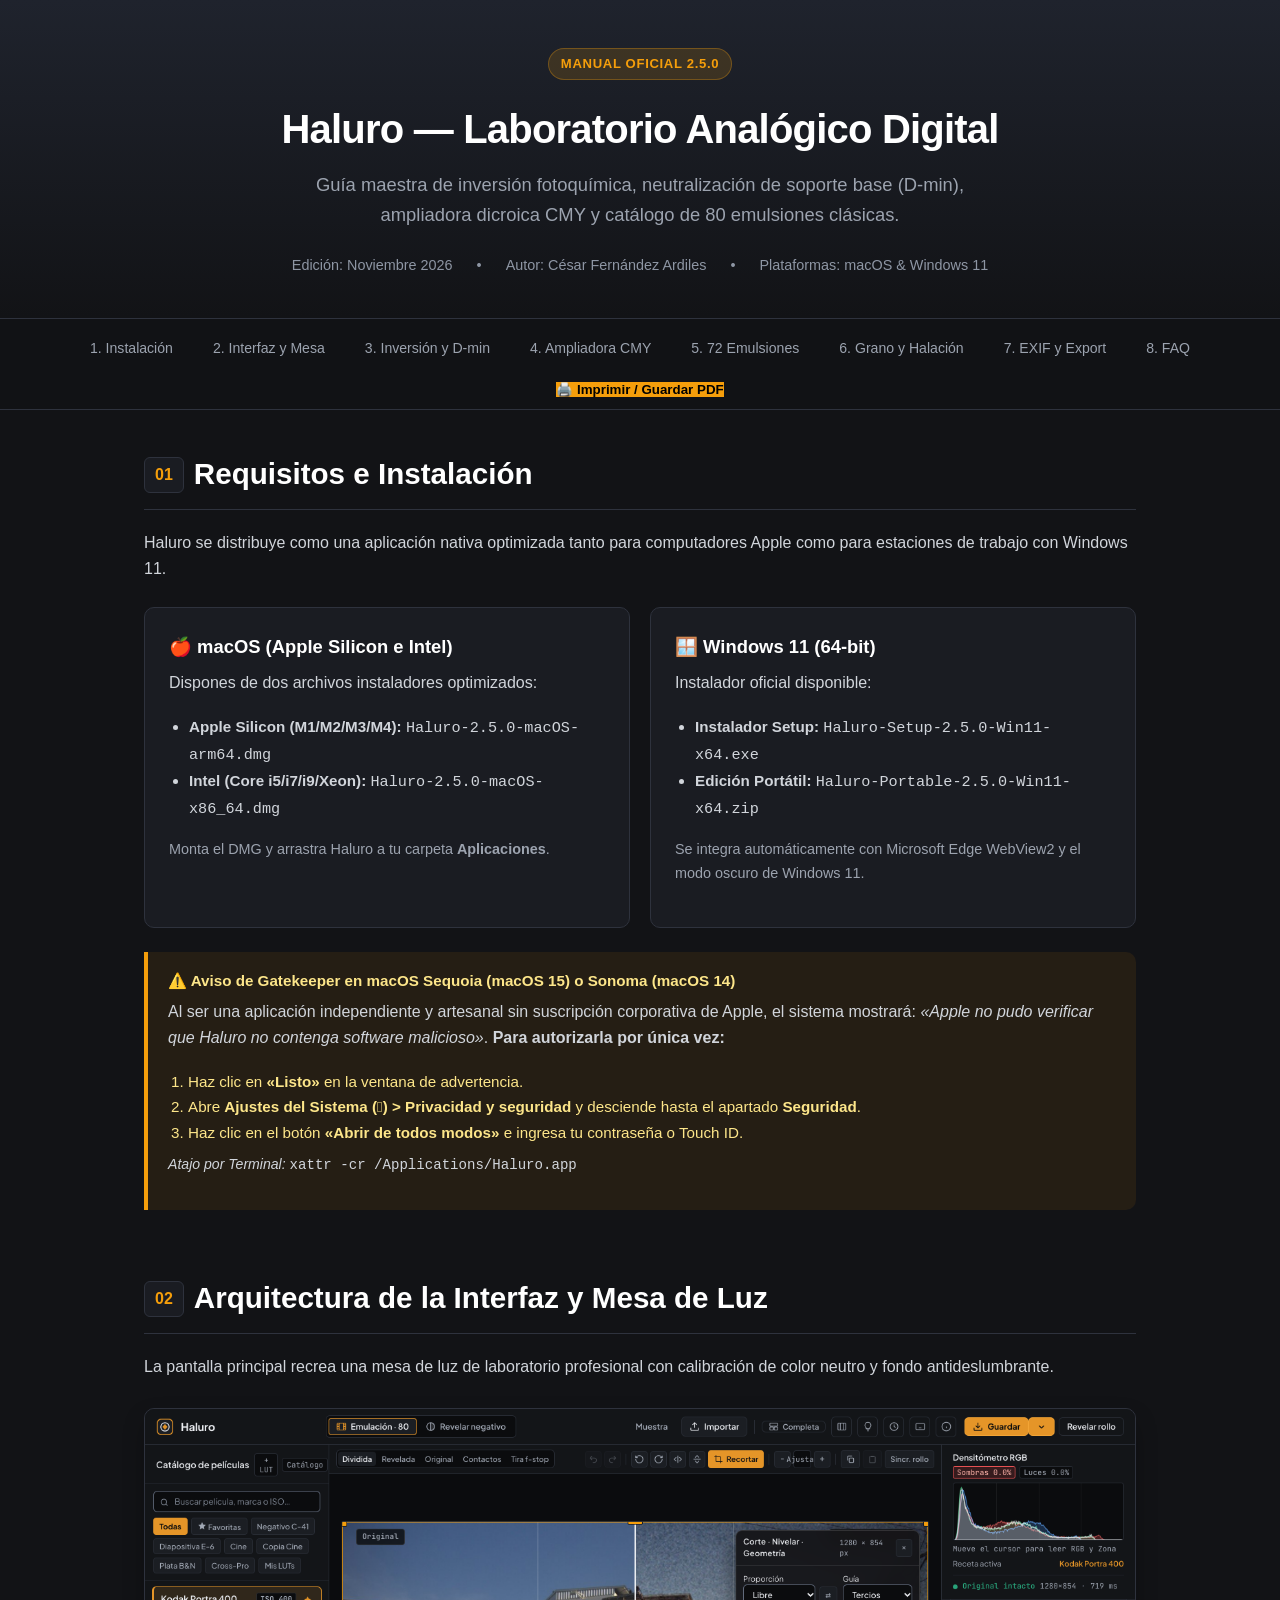
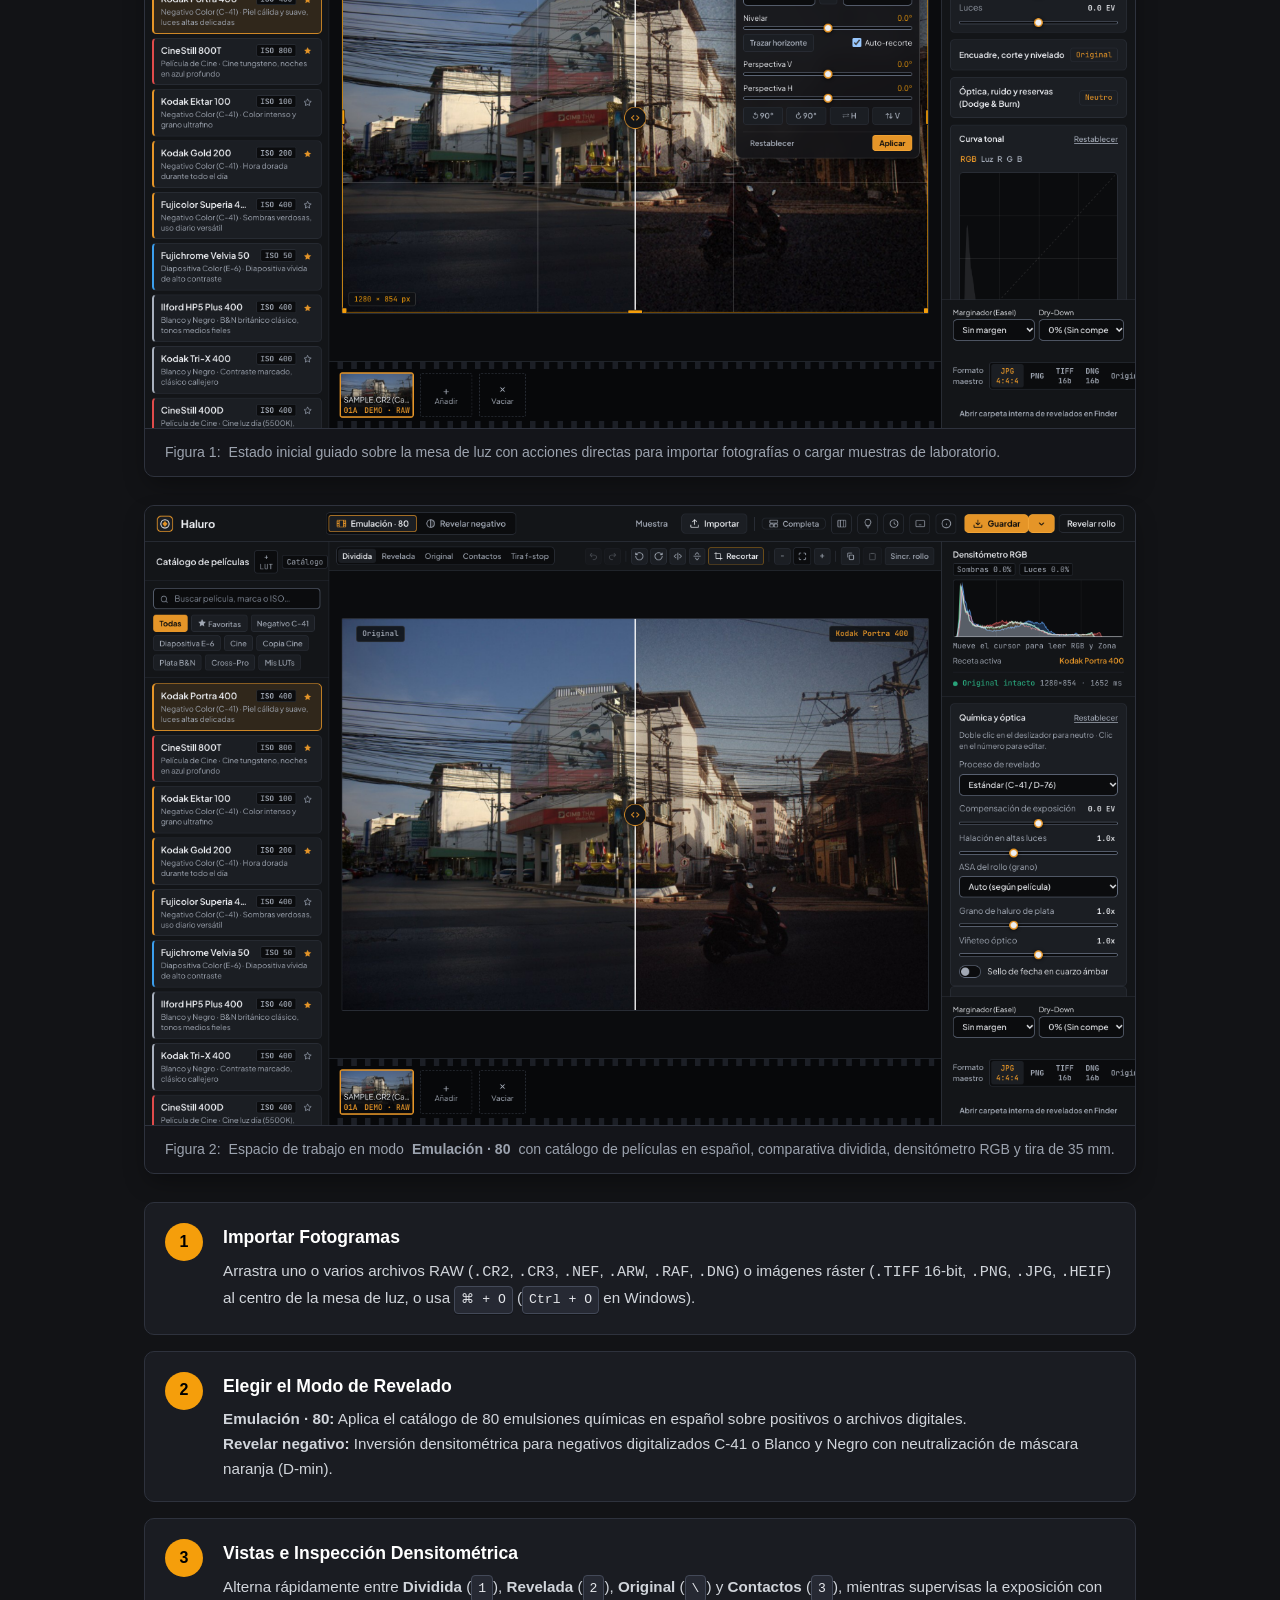
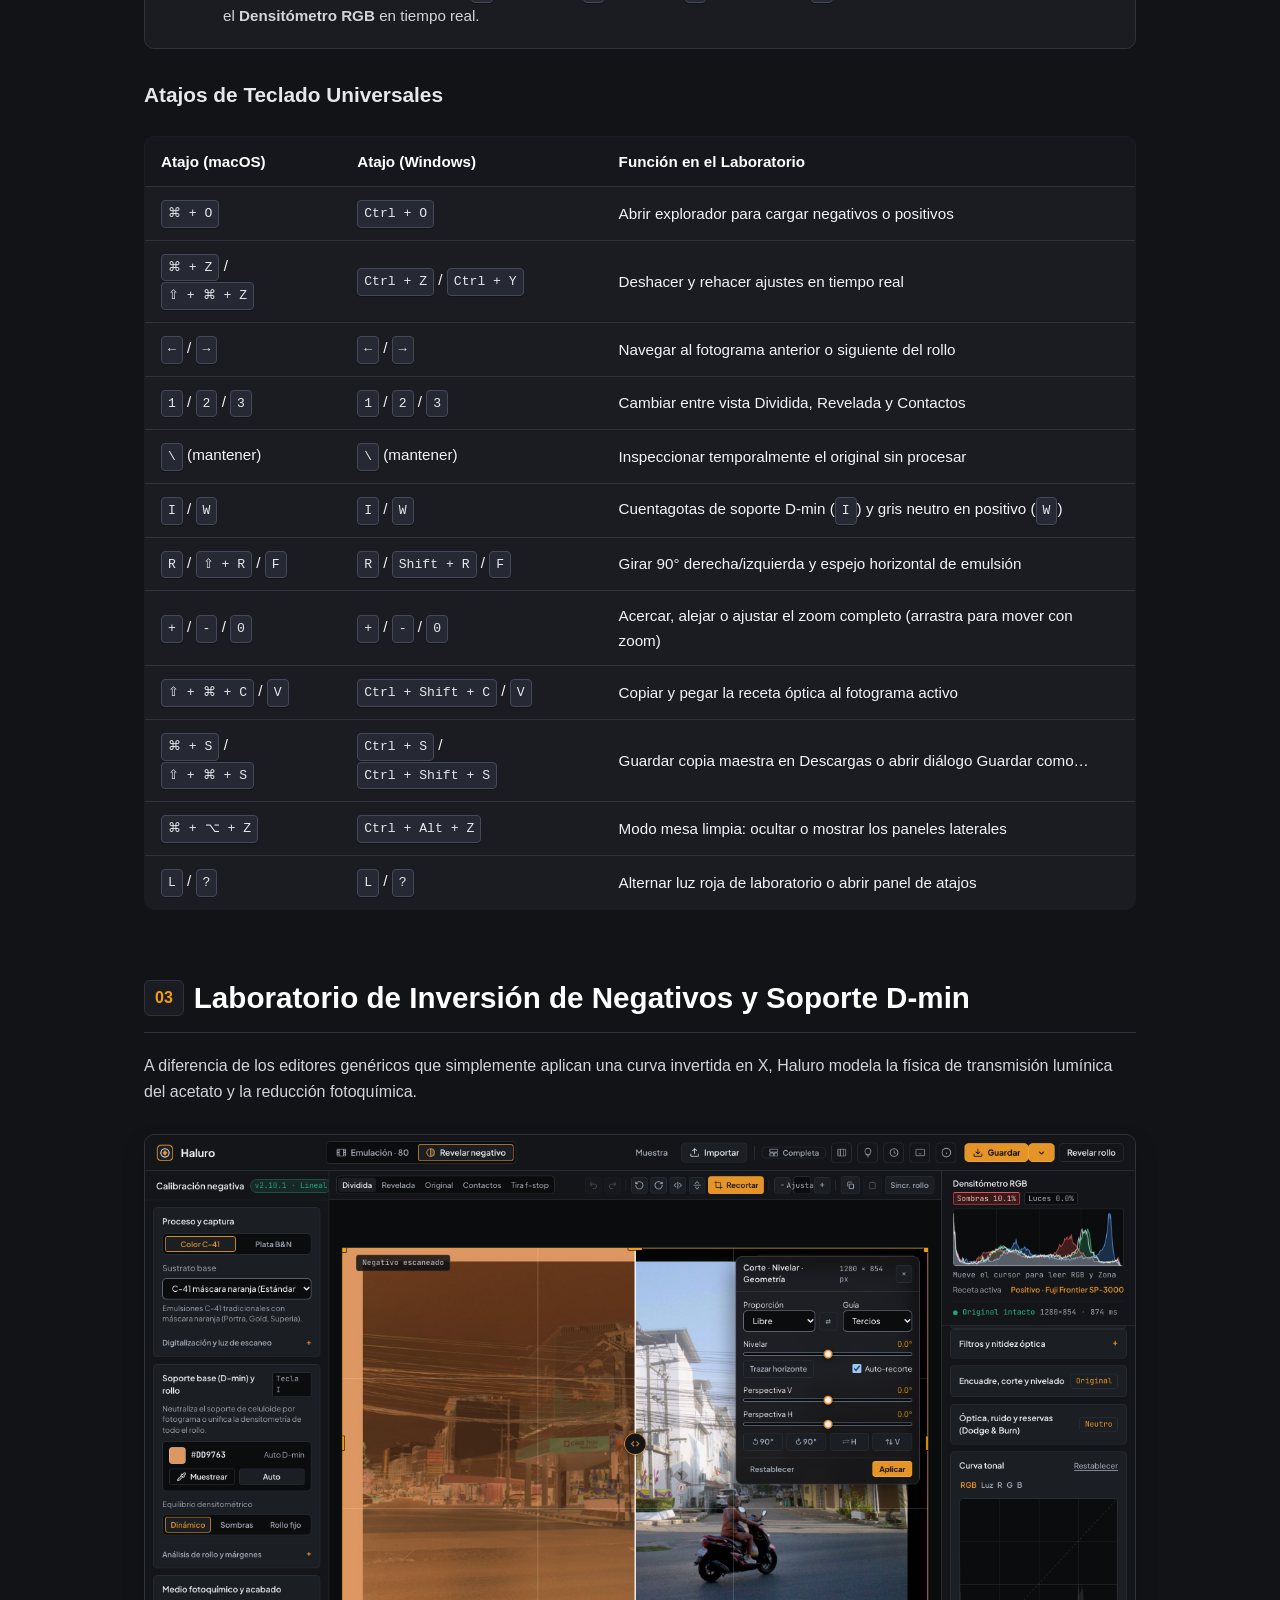
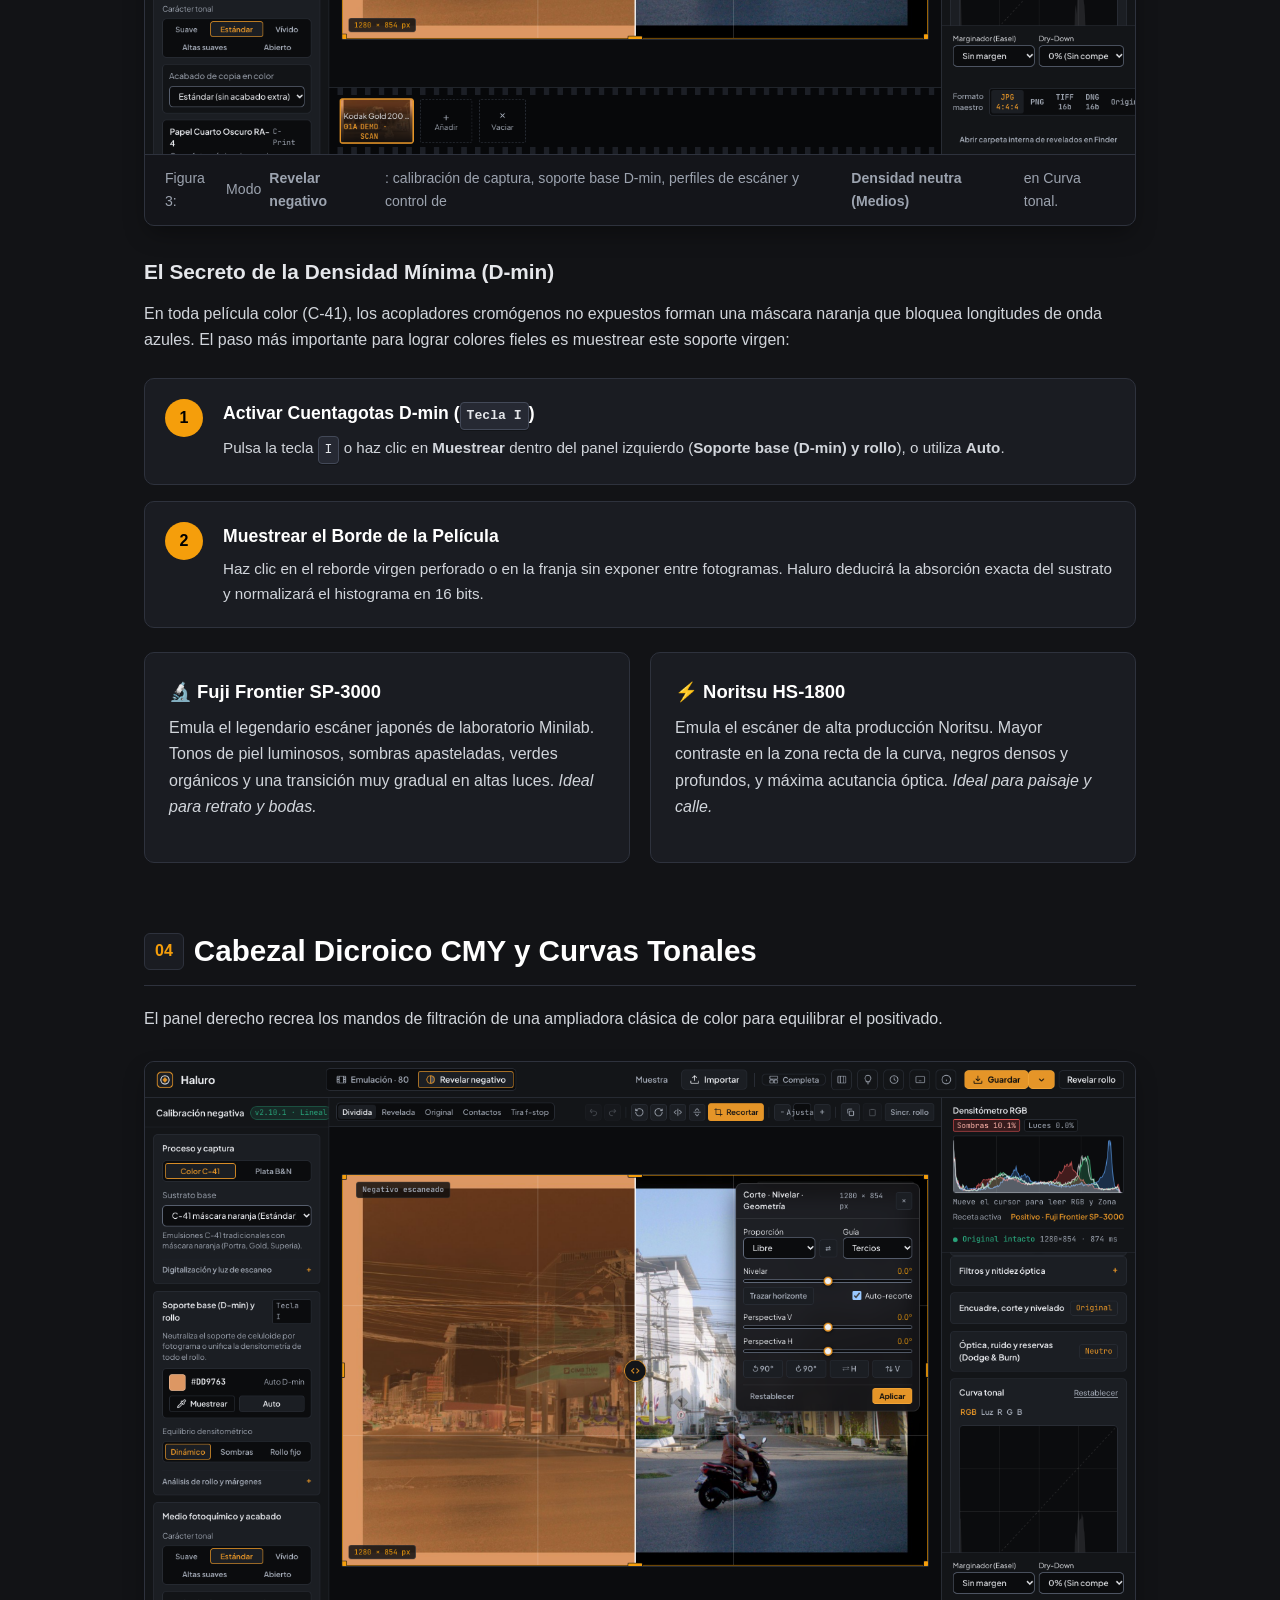
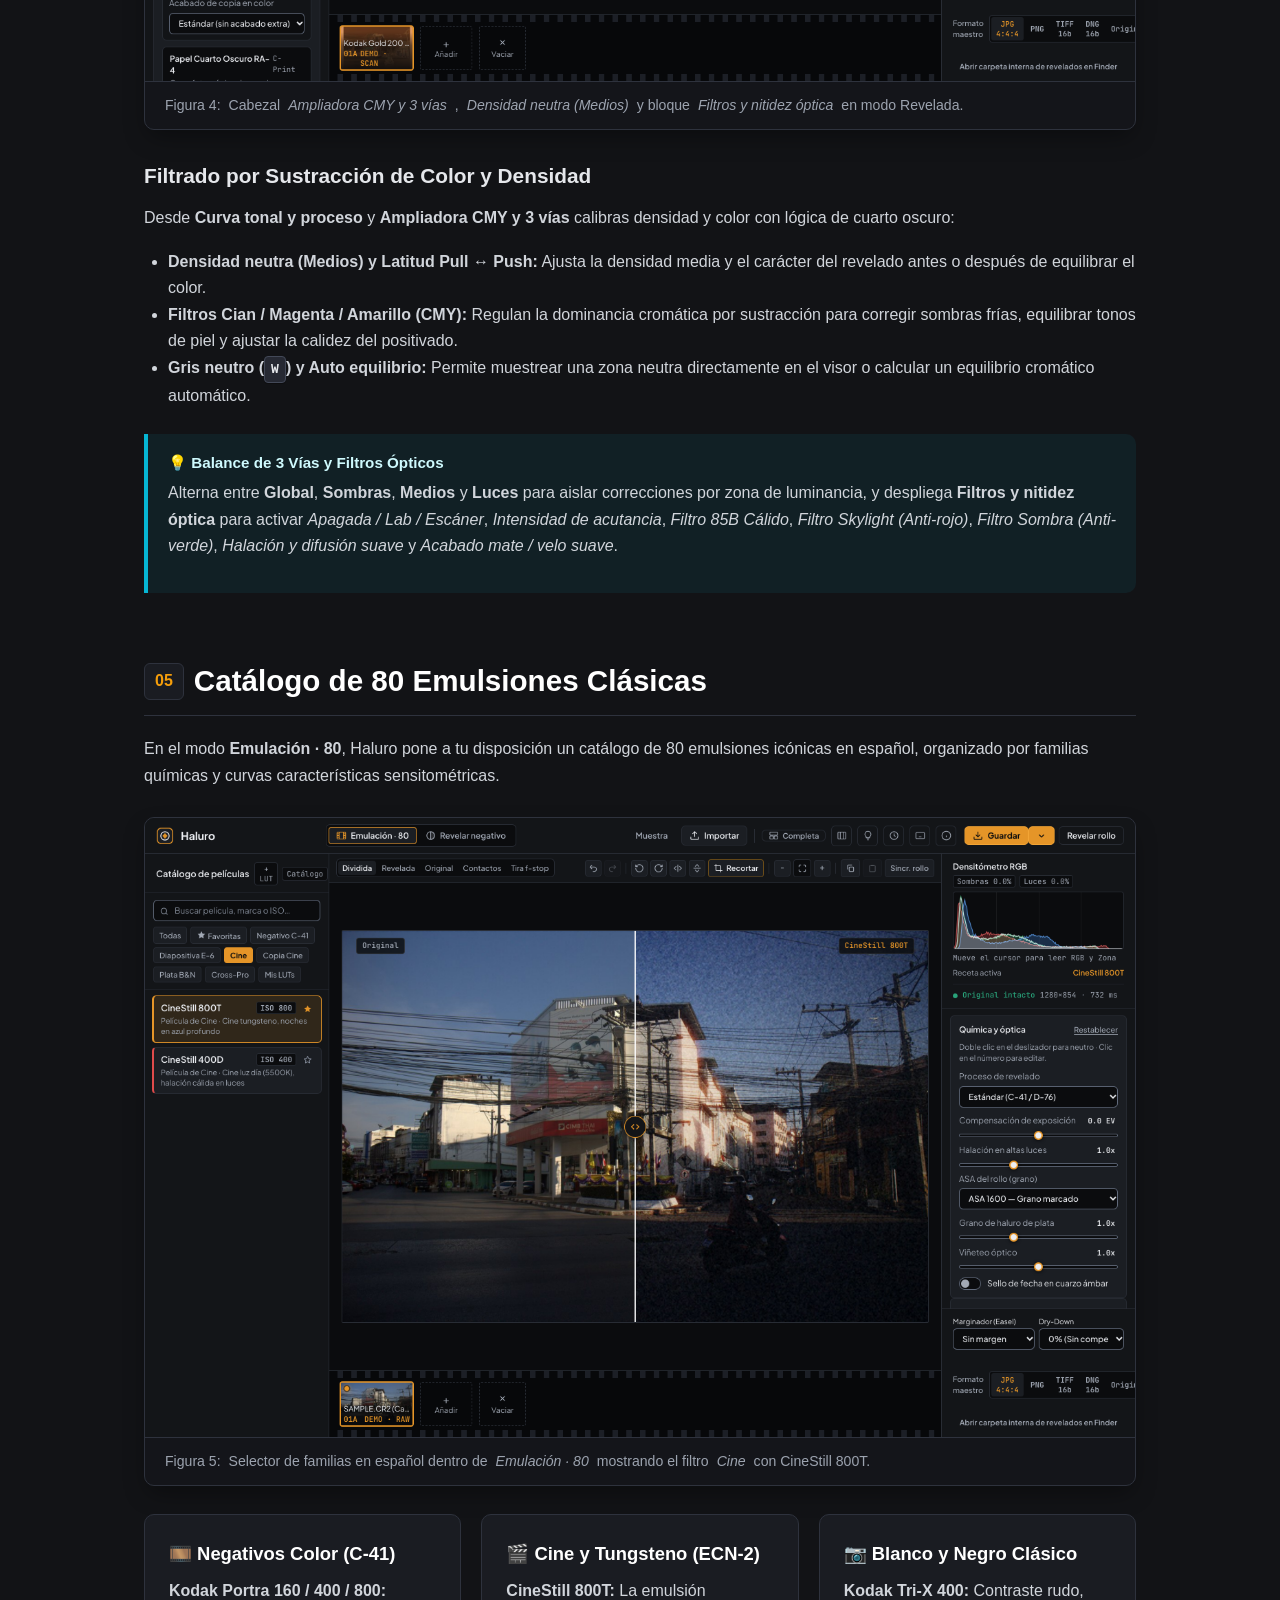
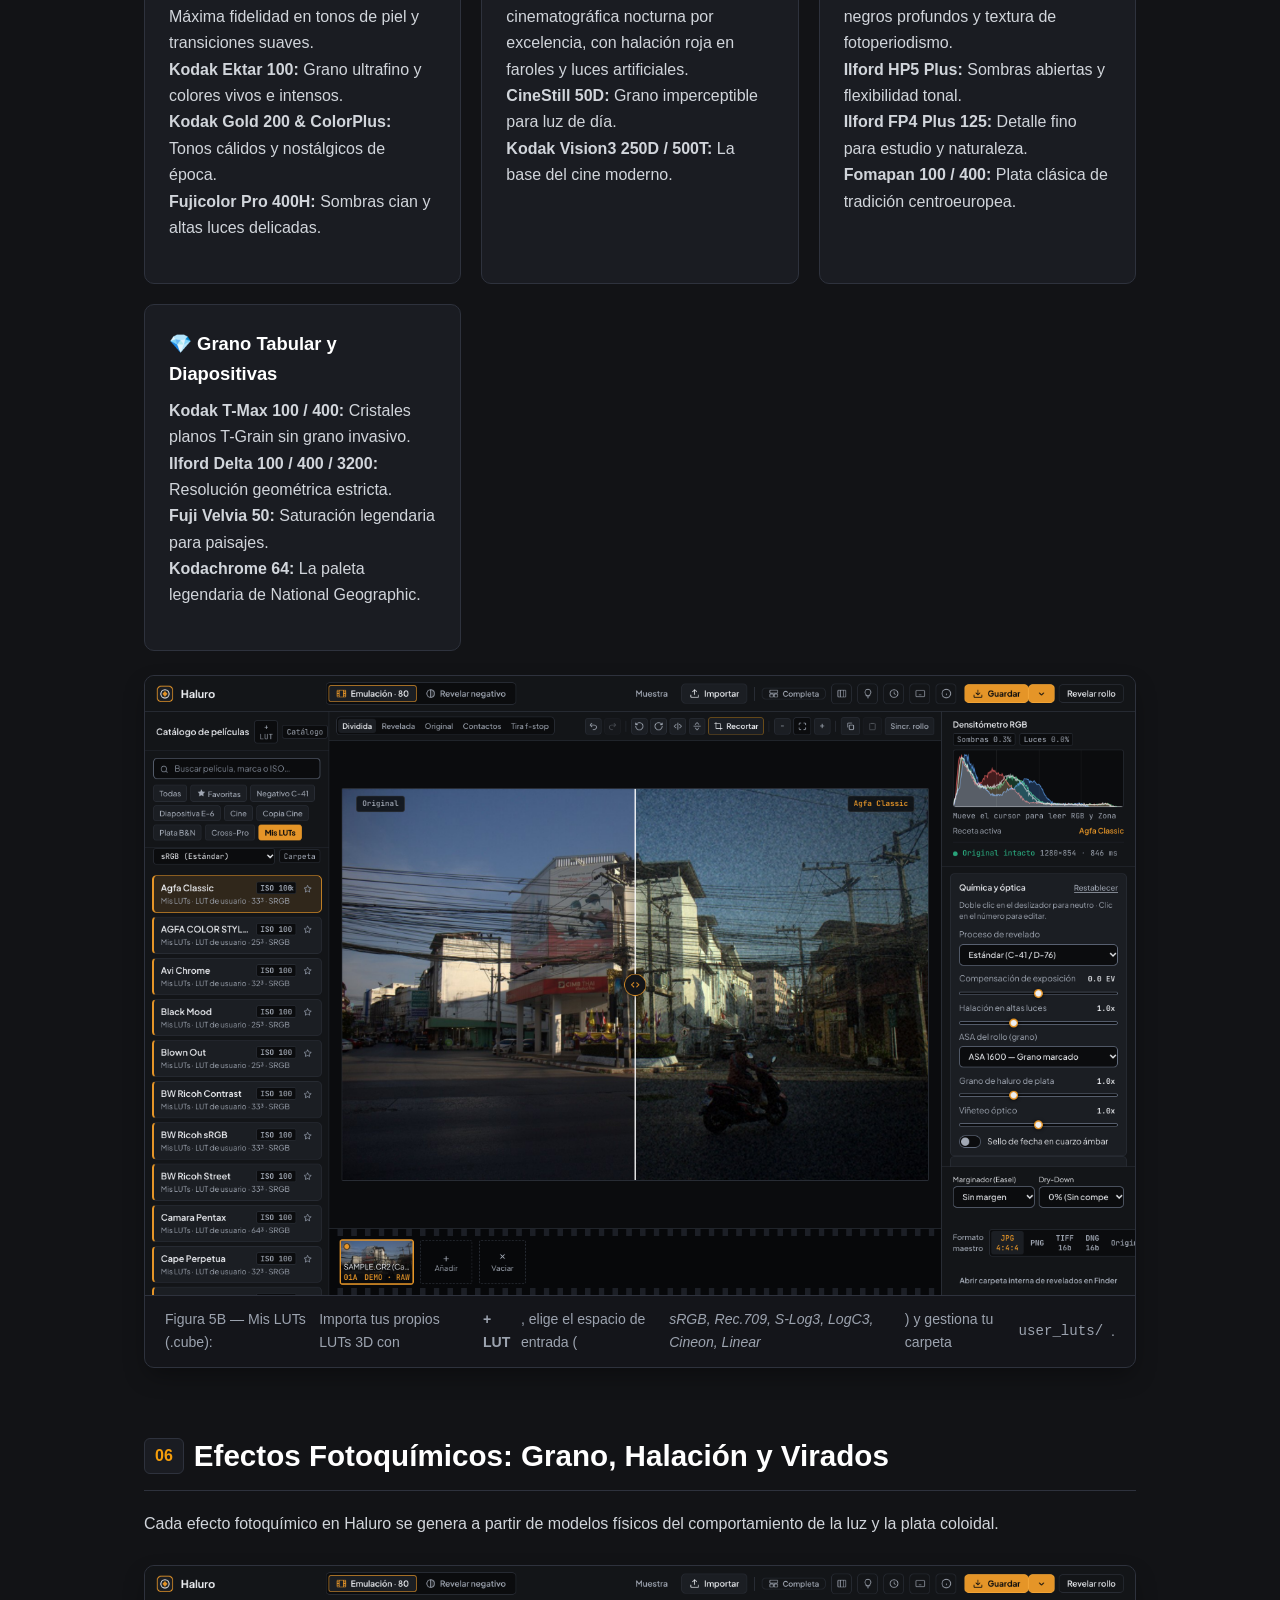
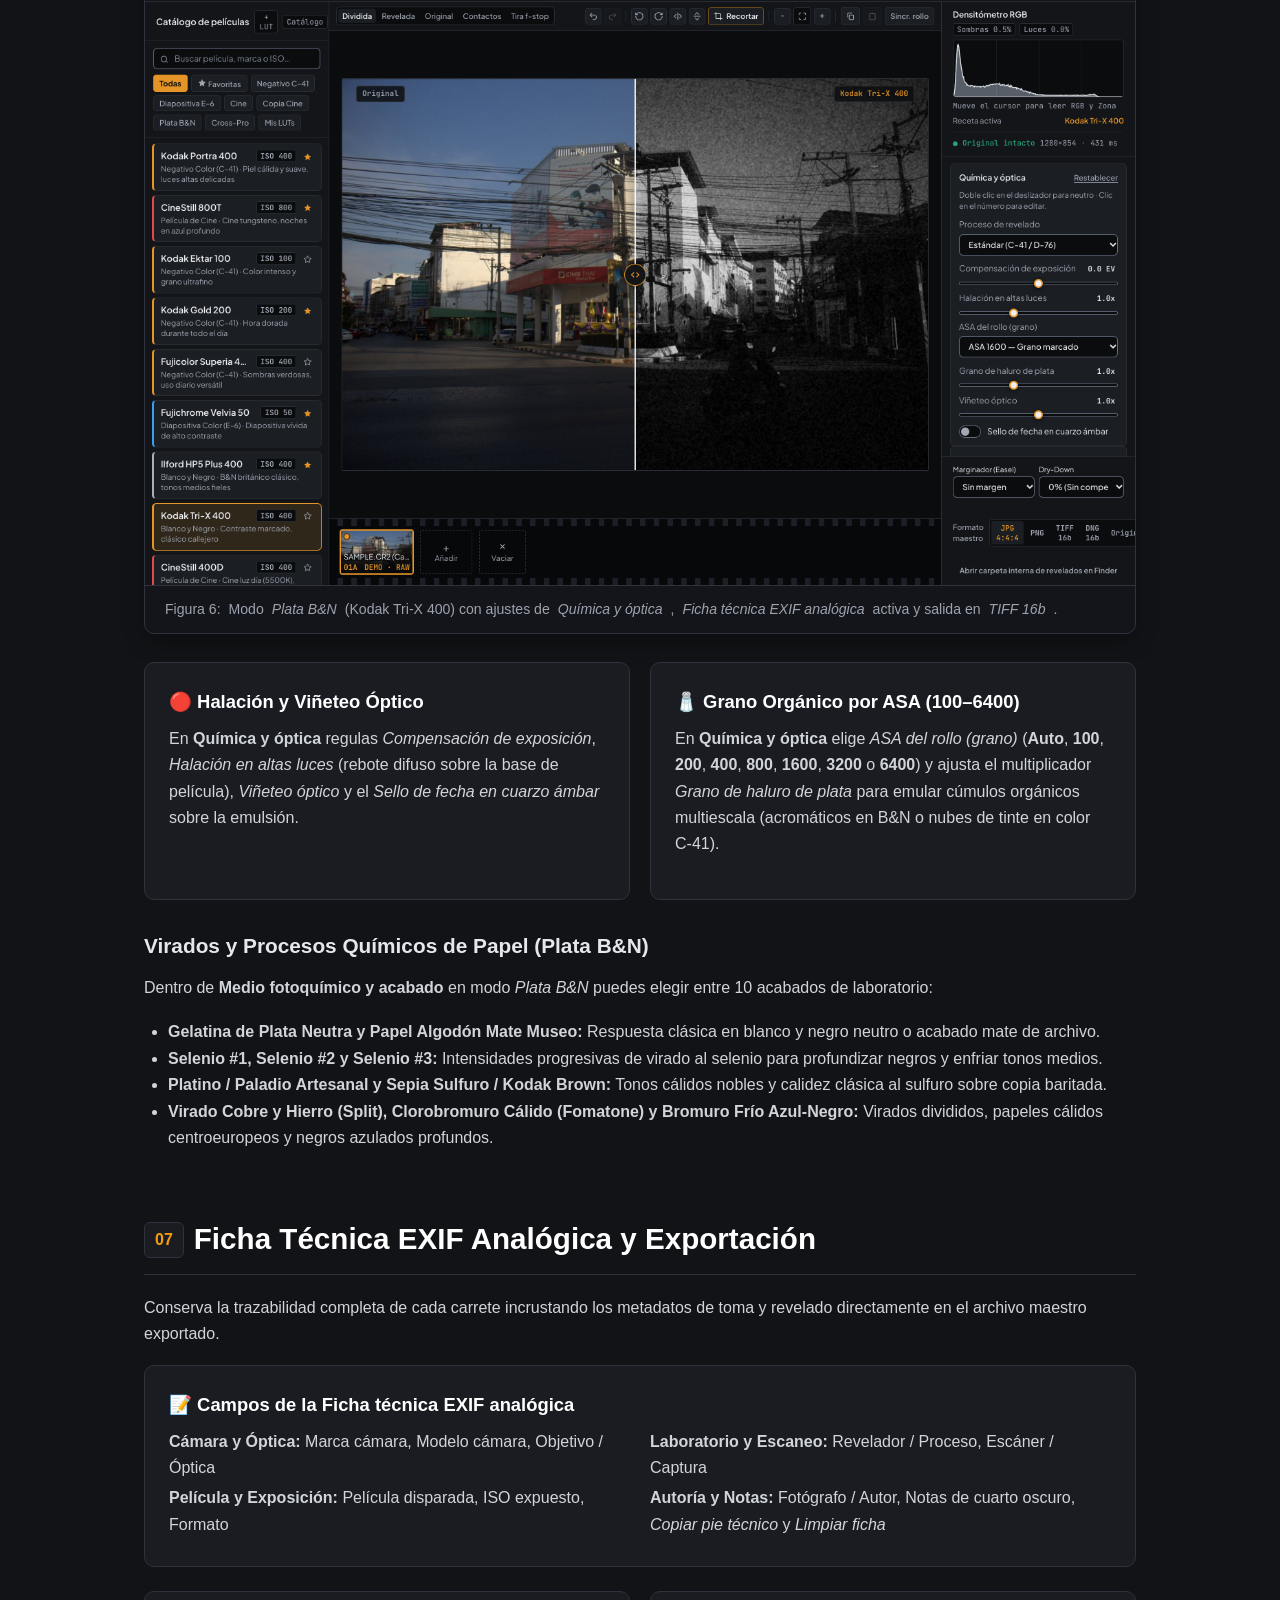
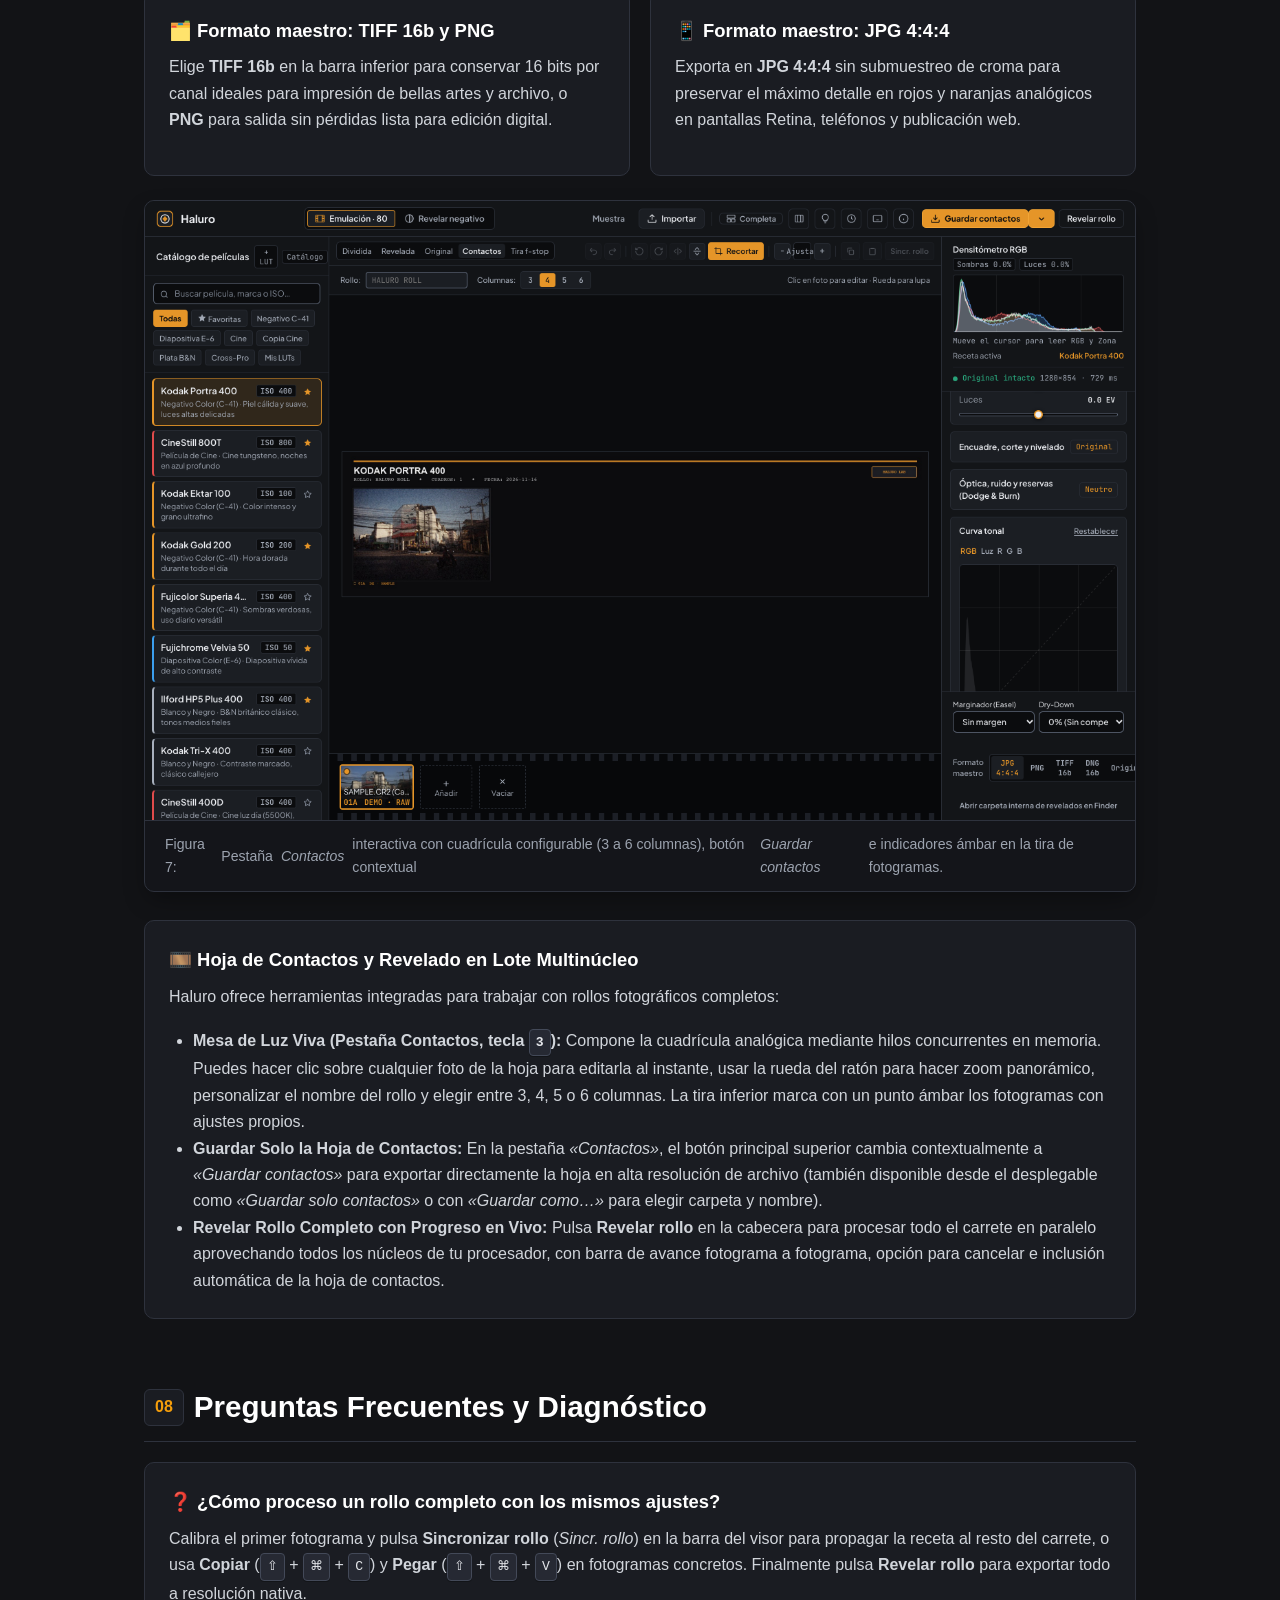
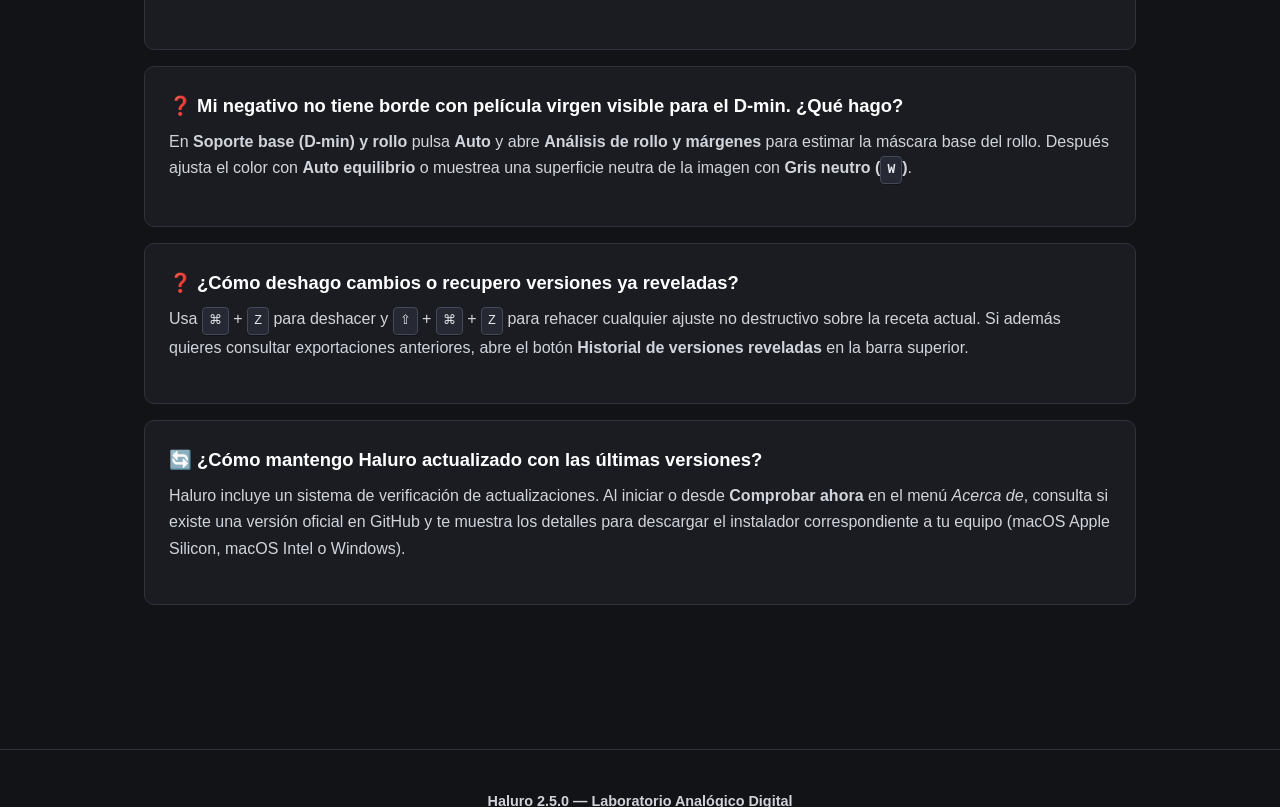
==== commit ca15ad35: "docs: refresh all 10 live screenshots and fix stale 72-film/2.9.0 references" ====
--- a/manual.html
+++ b/manual.html
@@ -419,7 +419,7 @@
   <header class="hero">
     <span class="badge-tag">Manual Oficial 2.5.0</span>
     <h1 class="hero-title">Haluro — Laboratorio Analógico Digital</h1>
-    <p class="hero-sub">Guía maestra de inversión fotoquímica, neutralización de soporte base (D-min), ampliadora dicroica CMY y catálogo de 72 emulsiones clásicas.</p>
+    <p class="hero-sub">Guía maestra de inversión fotoquímica, neutralización de soporte base (D-min), ampliadora dicroica CMY y catálogo de 80 emulsiones clásicas.</p>
     <div class="meta-bar">
       <span>Edición: Noviembre 2026</span>
       <span>•</span>
@@ -497,7 +497,7 @@
       <div class="figure-card">
         <img src="docs/images/02_espacio_trabajo_darkrooms.png" alt="Espacio de trabajo completo de Haluro en Modo Emulación">
         <div class="figure-caption">
-          <span>Figura 2:</span> Espacio de trabajo en modo <strong>Emulación · 72</strong> con catálogo de películas en español, comparativa dividida, densitómetro RGB y tira de 35 mm.
+          <span>Figura 2:</span> Espacio de trabajo en modo <strong>Emulación · 80</strong> con catálogo de películas en español, comparativa dividida, densitómetro RGB y tira de 35 mm.
         </div>
       </div>
 
@@ -514,7 +514,7 @@
           <div class="step-num">2</div>
           <div class="step-body">
             <h4>Elegir el Modo de Revelado</h4>
-            <p><strong>Emulación · 72:</strong> Aplica el catálogo de 72 emulsiones químicas en español sobre positivos o archivos digitales.<br>
+            <p><strong>Emulación · 80:</strong> Aplica el catálogo de 80 emulsiones químicas en español sobre positivos o archivos digitales.<br>
             <strong>Revelar negativo:</strong> Inversión densitométrica para negativos digitalizados C-41 o Blanco y Negro con neutralización de máscara naranja (D-min).</p>
           </div>
         </div>
@@ -674,13 +674,13 @@
 
     <!-- 5. CATÁLOGO DE PELÍCULAS -->
     <section id="catalogo">
-      <h2 class="section-heading"><span class="num">05</span> Catálogo de 72 Emulsiones Clásicas</h2>
-      <p>En el modo <strong>Emulación · 72</strong>, Haluro pone a tu disposición un catálogo de 72 emulsiones icónicas en español, organizado por familias químicas y curvas características sensitométricas.</p>
+      <h2 class="section-heading"><span class="num">05</span> Catálogo de 80 Emulsiones Clásicas</h2>
+      <p>En el modo <strong>Emulación · 80</strong>, Haluro pone a tu disposición un catálogo de 80 emulsiones icónicas en español, organizado por familias químicas y curvas características sensitométricas.</p>
 
       <div class="figure-card">
-        <img src="docs/images/06_catalogo_peliculas_cinestill.png" alt="Catálogo de 72 emulsiones con filtro Cine y CineStill 800T activo">
+        <img src="docs/images/06_catalogo_peliculas_cinestill.png" alt="Catálogo de 80 emulsiones con filtro Cine y CineStill 800T activo">
         <div class="figure-caption">
-          <span>Figura 5:</span> Selector de familias en español dentro de <em>Emulación · 72</em> mostrando el filtro <em>Cine</em> con CineStill 800T.
+          <span>Figura 5:</span> Selector de familias en español dentro de <em>Emulación · 80</em> mostrando el filtro <em>Cine</em> con CineStill 800T.
         </div>
       </div>
 
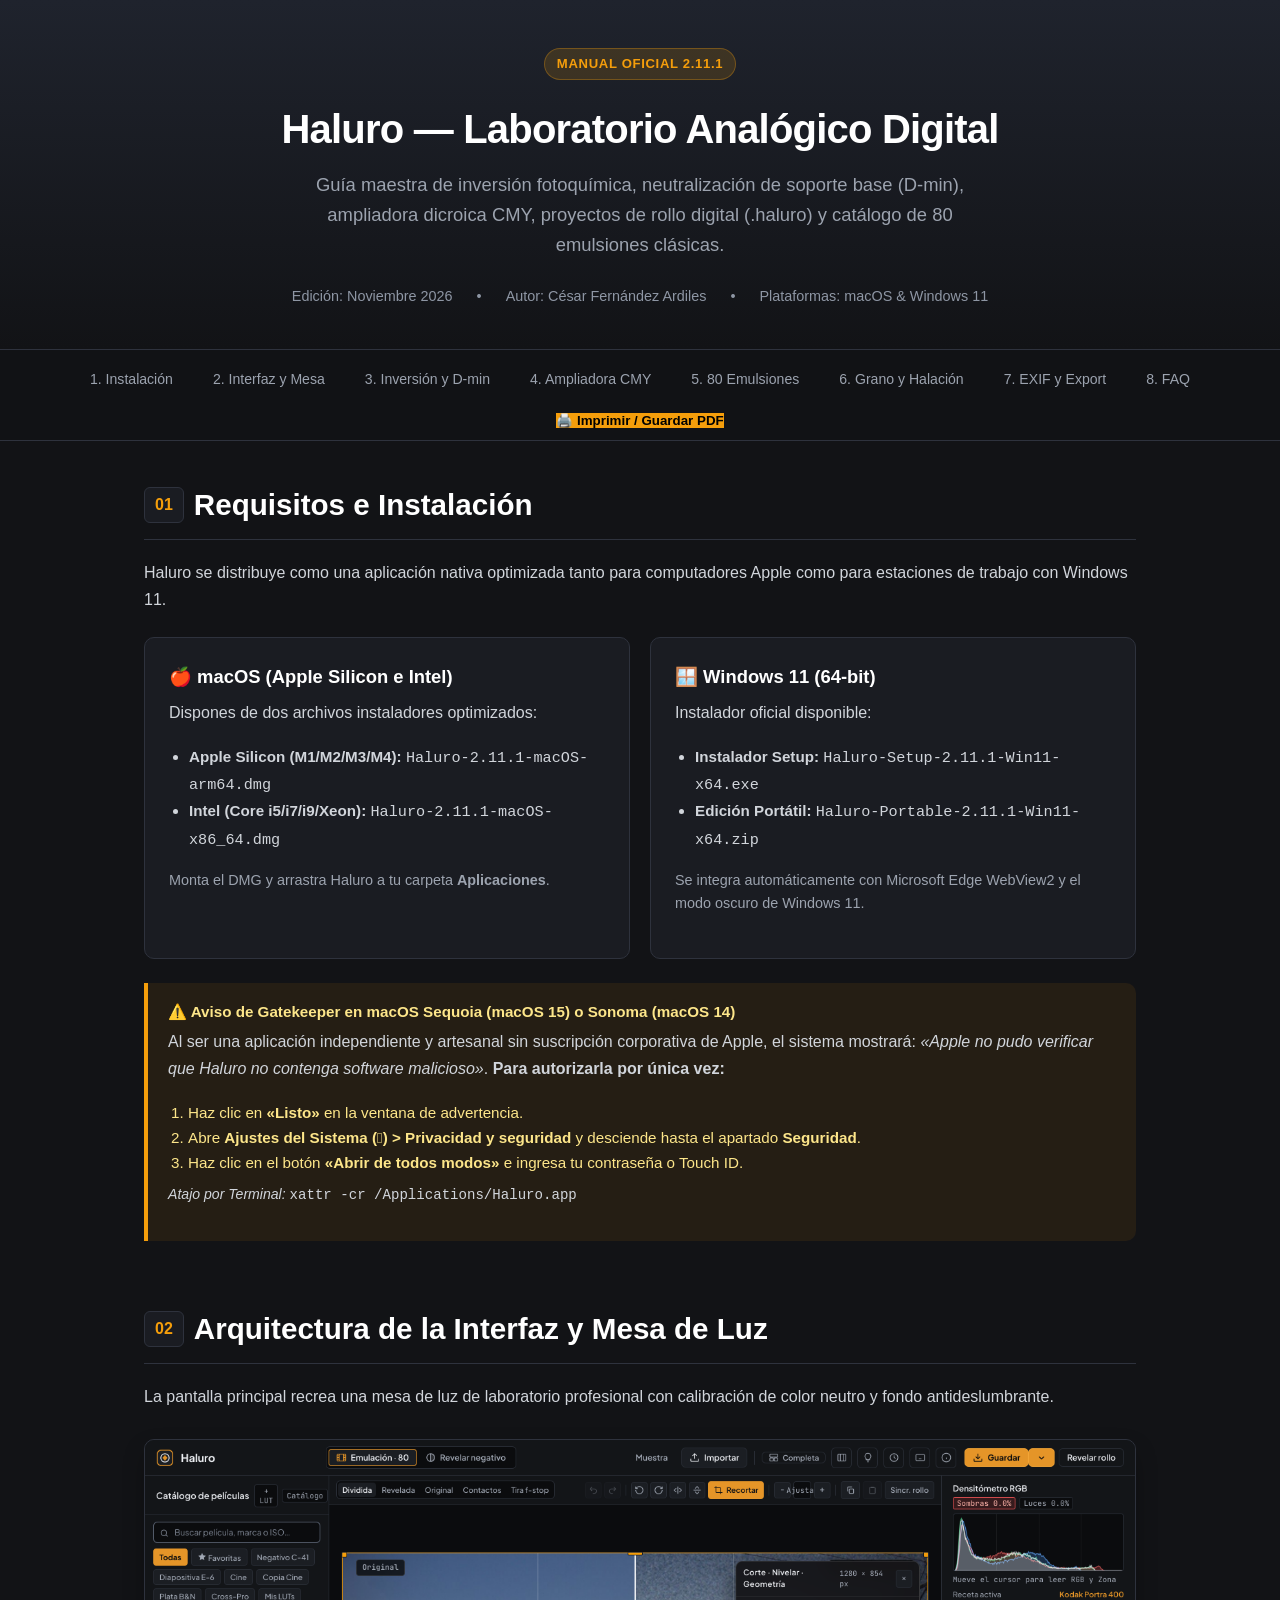
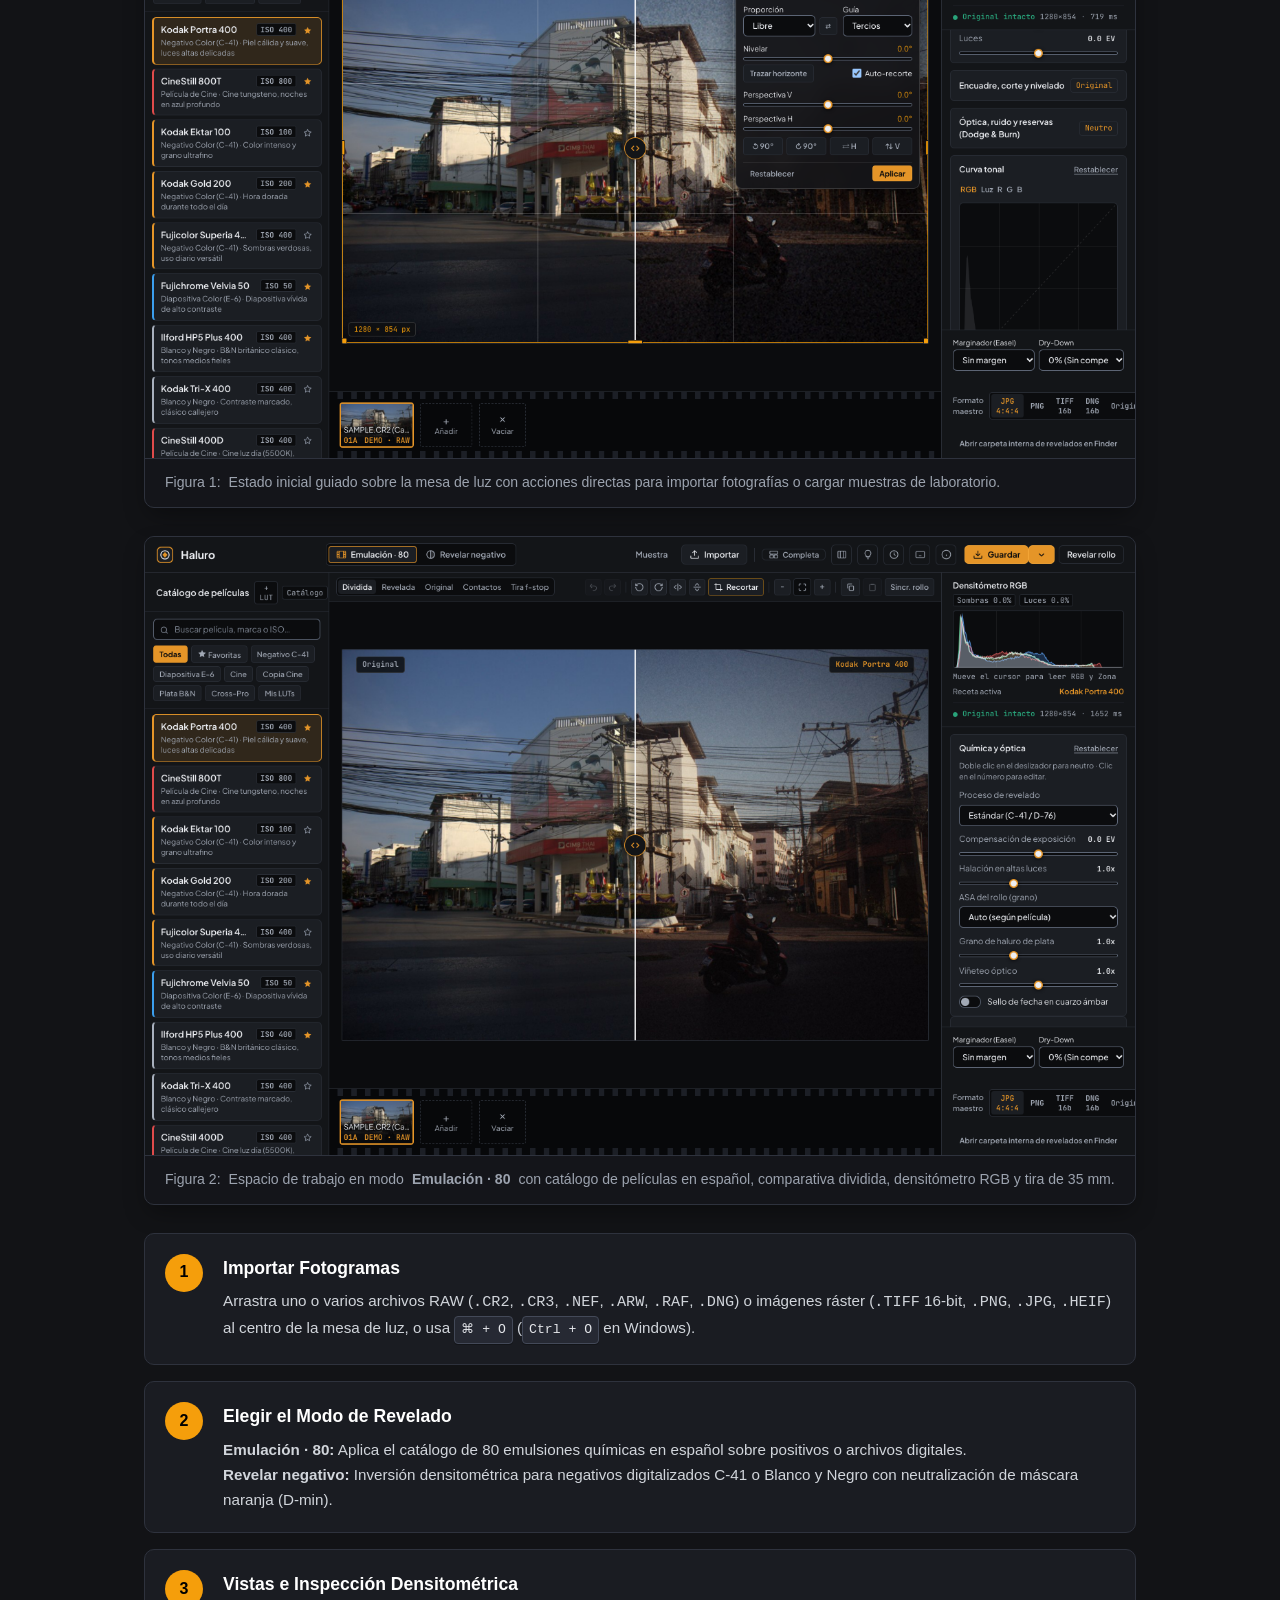
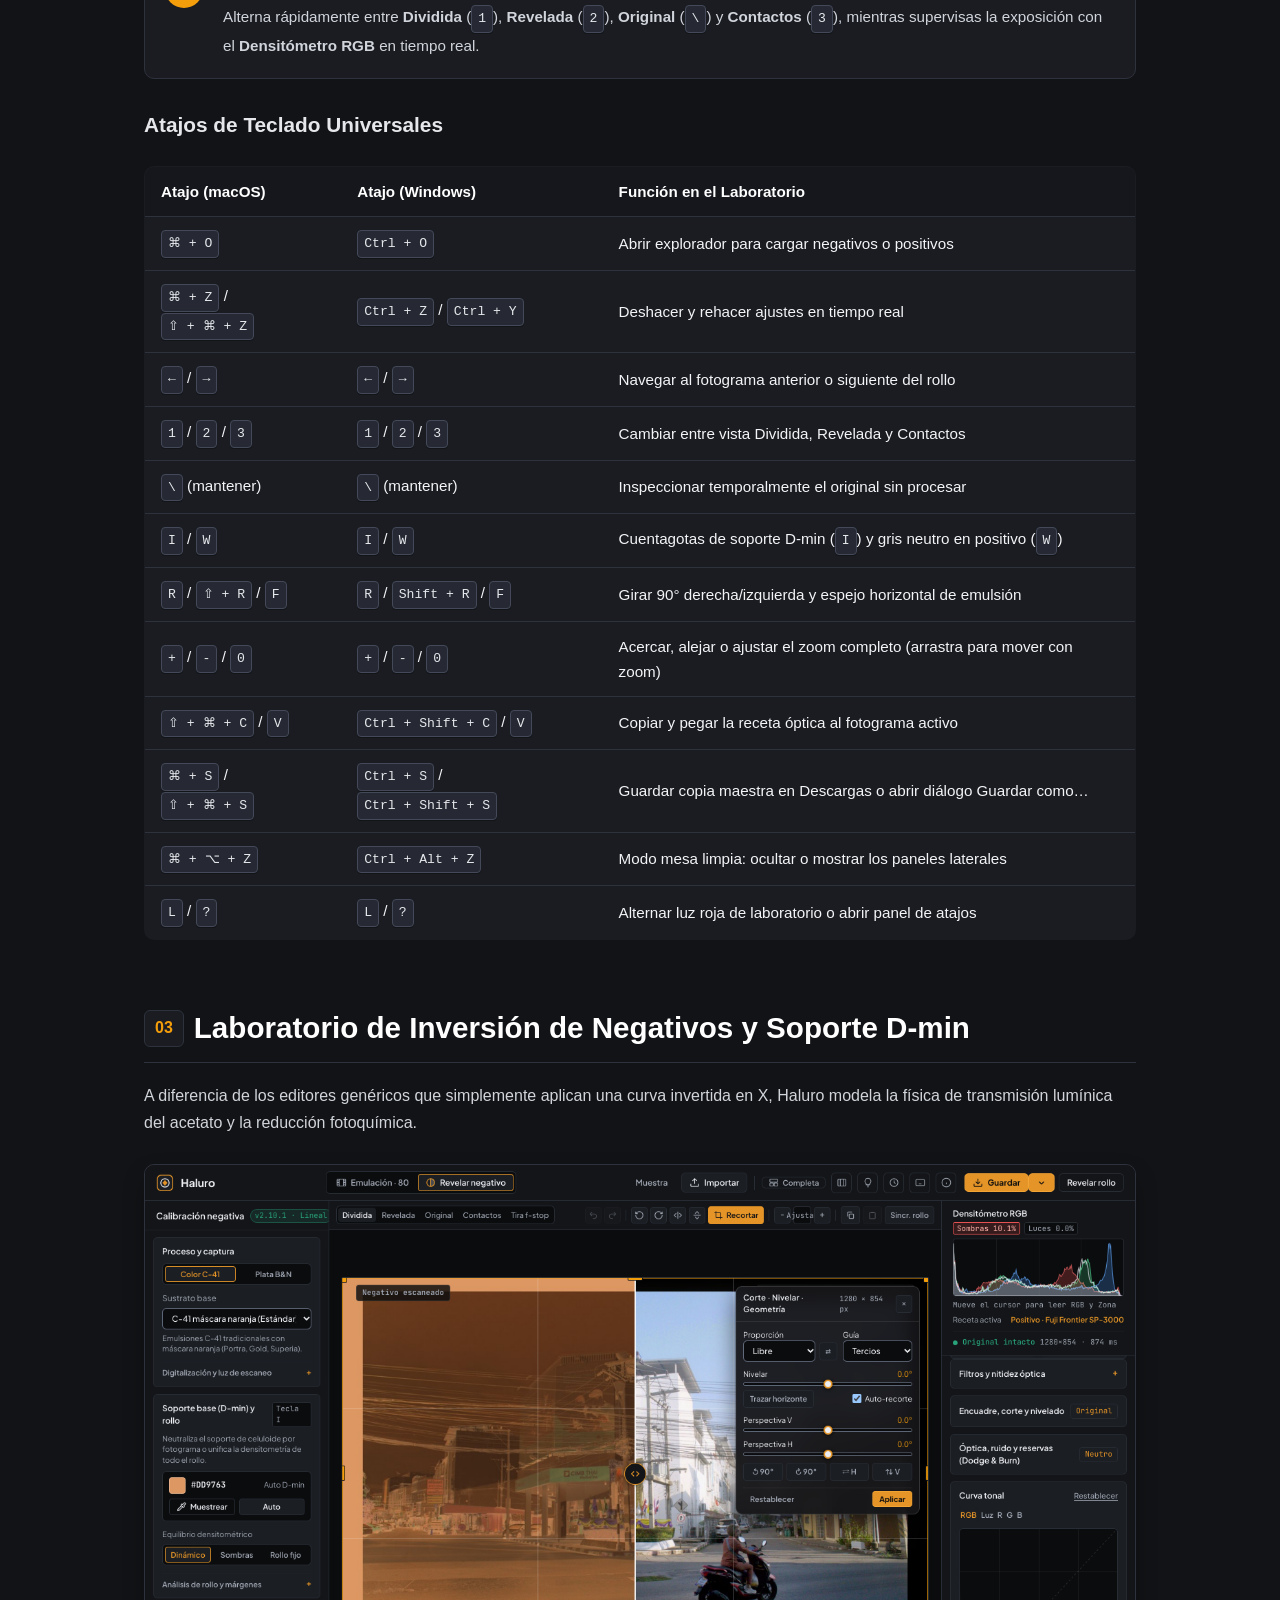
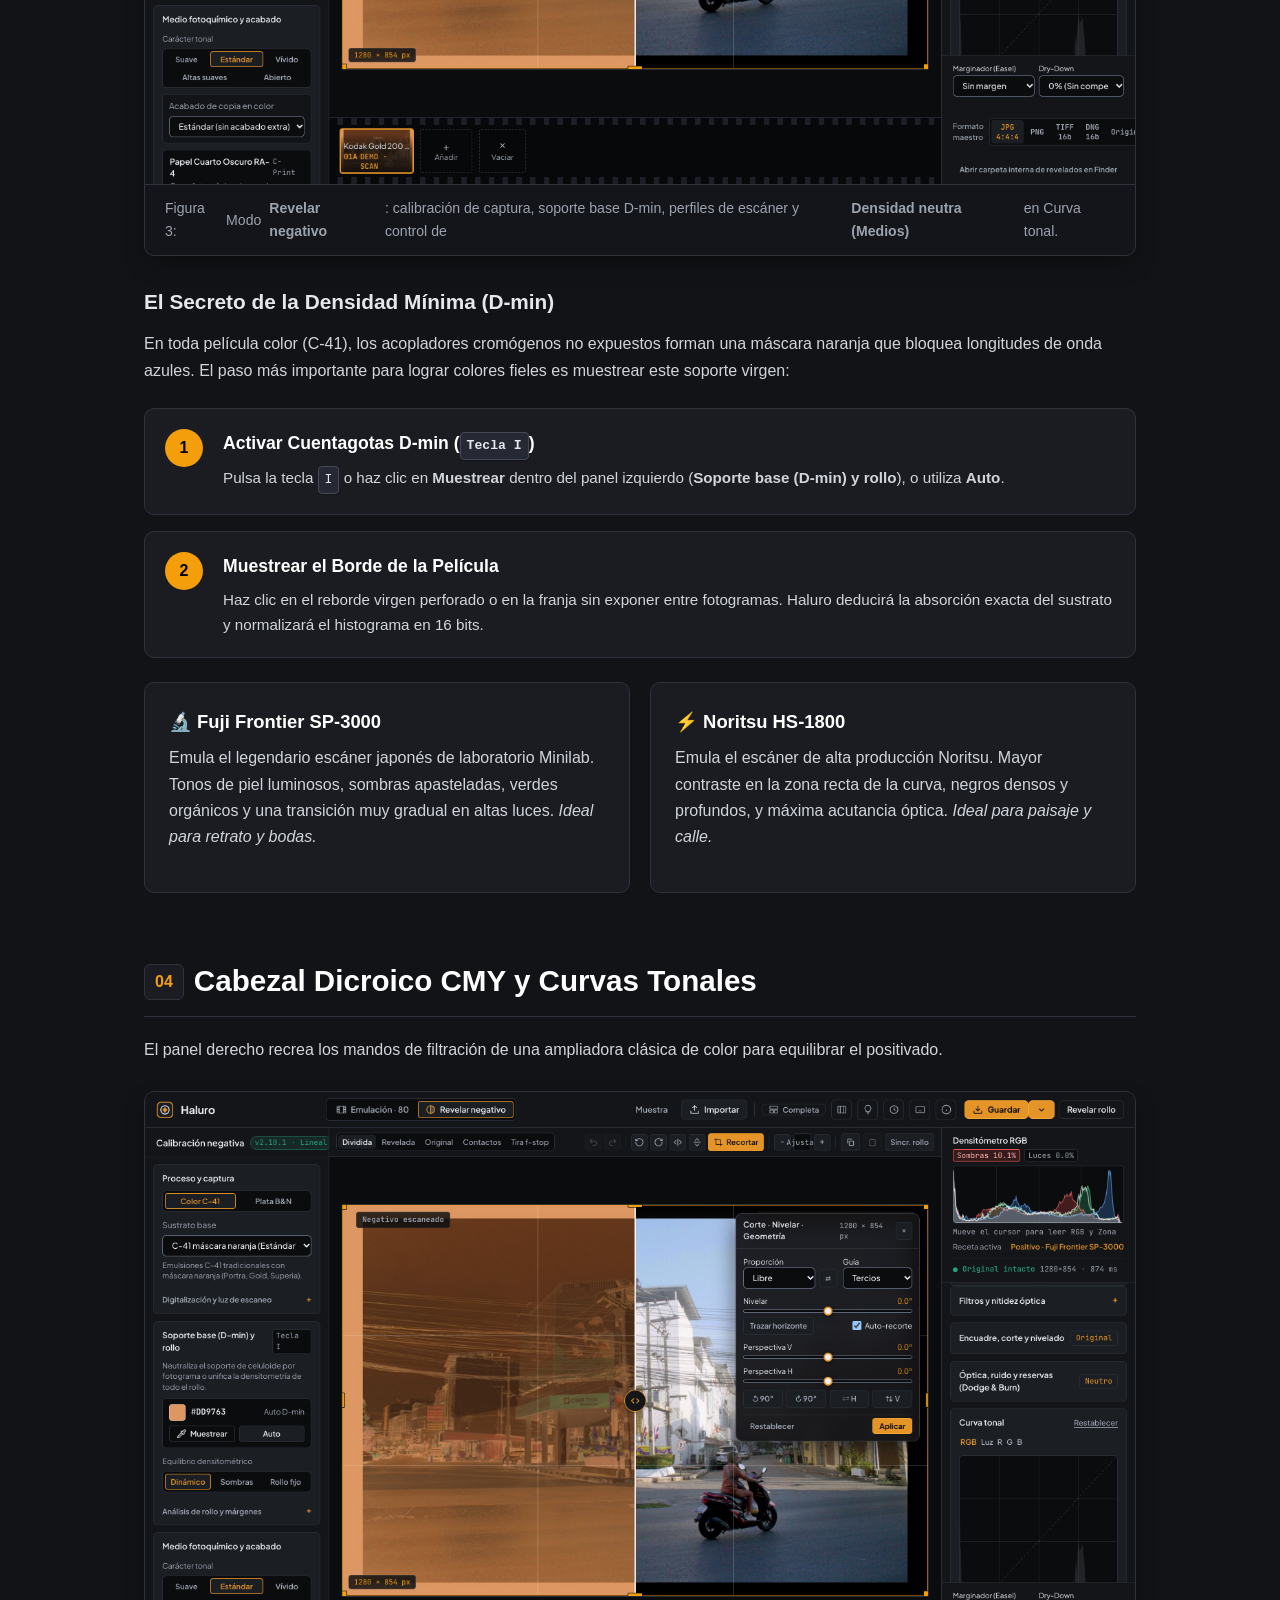
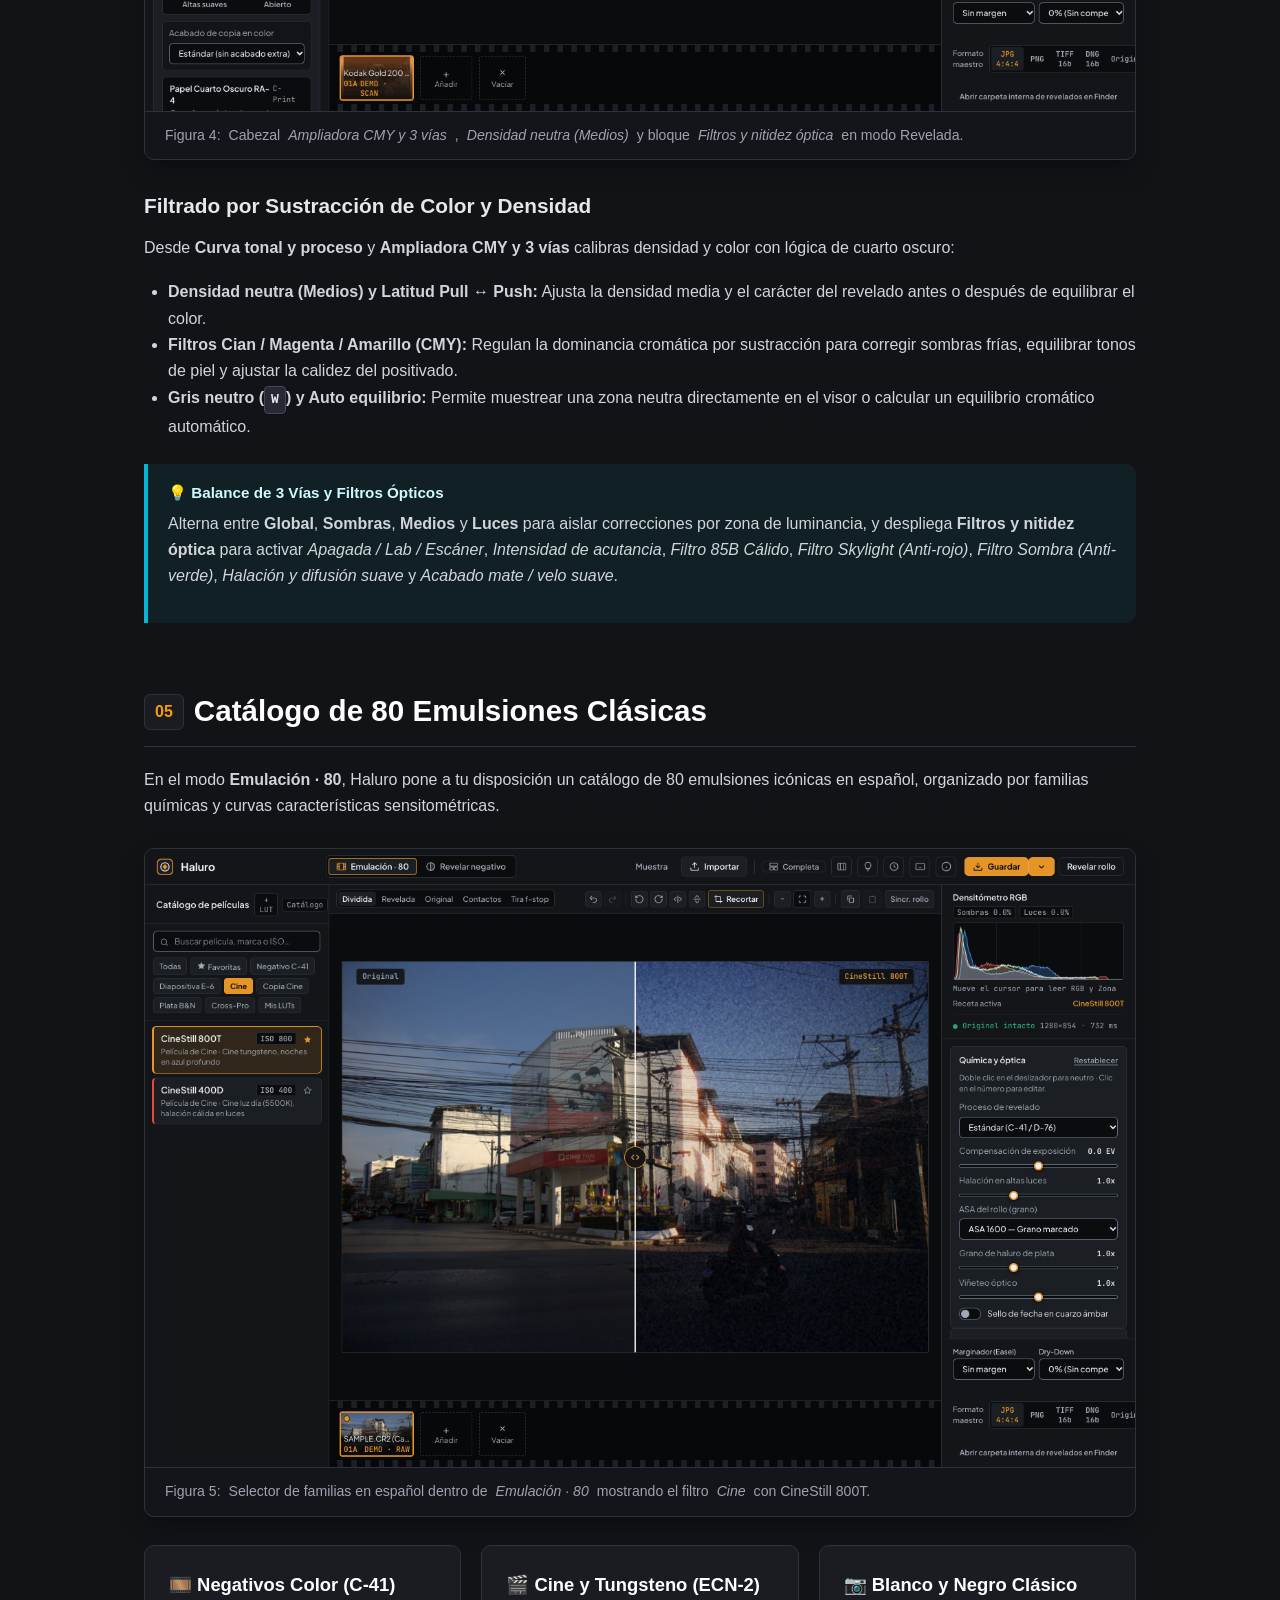
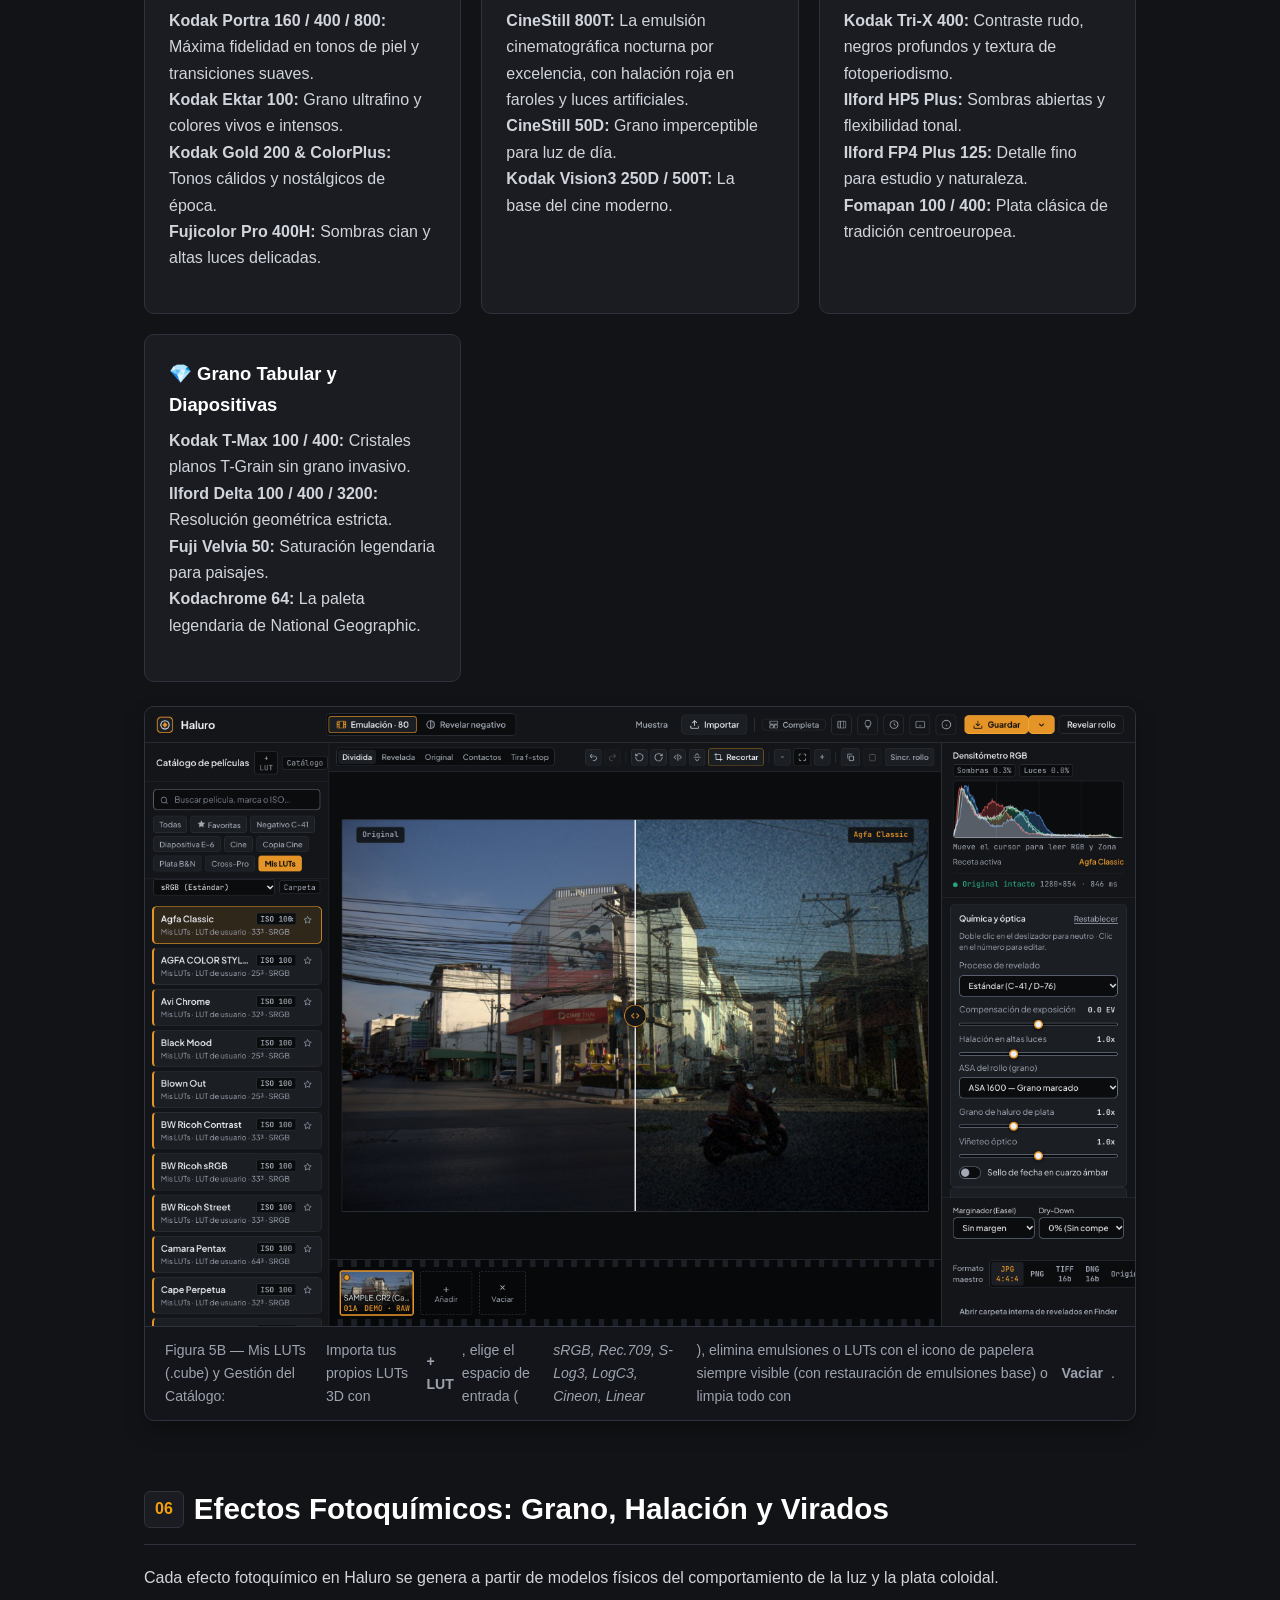
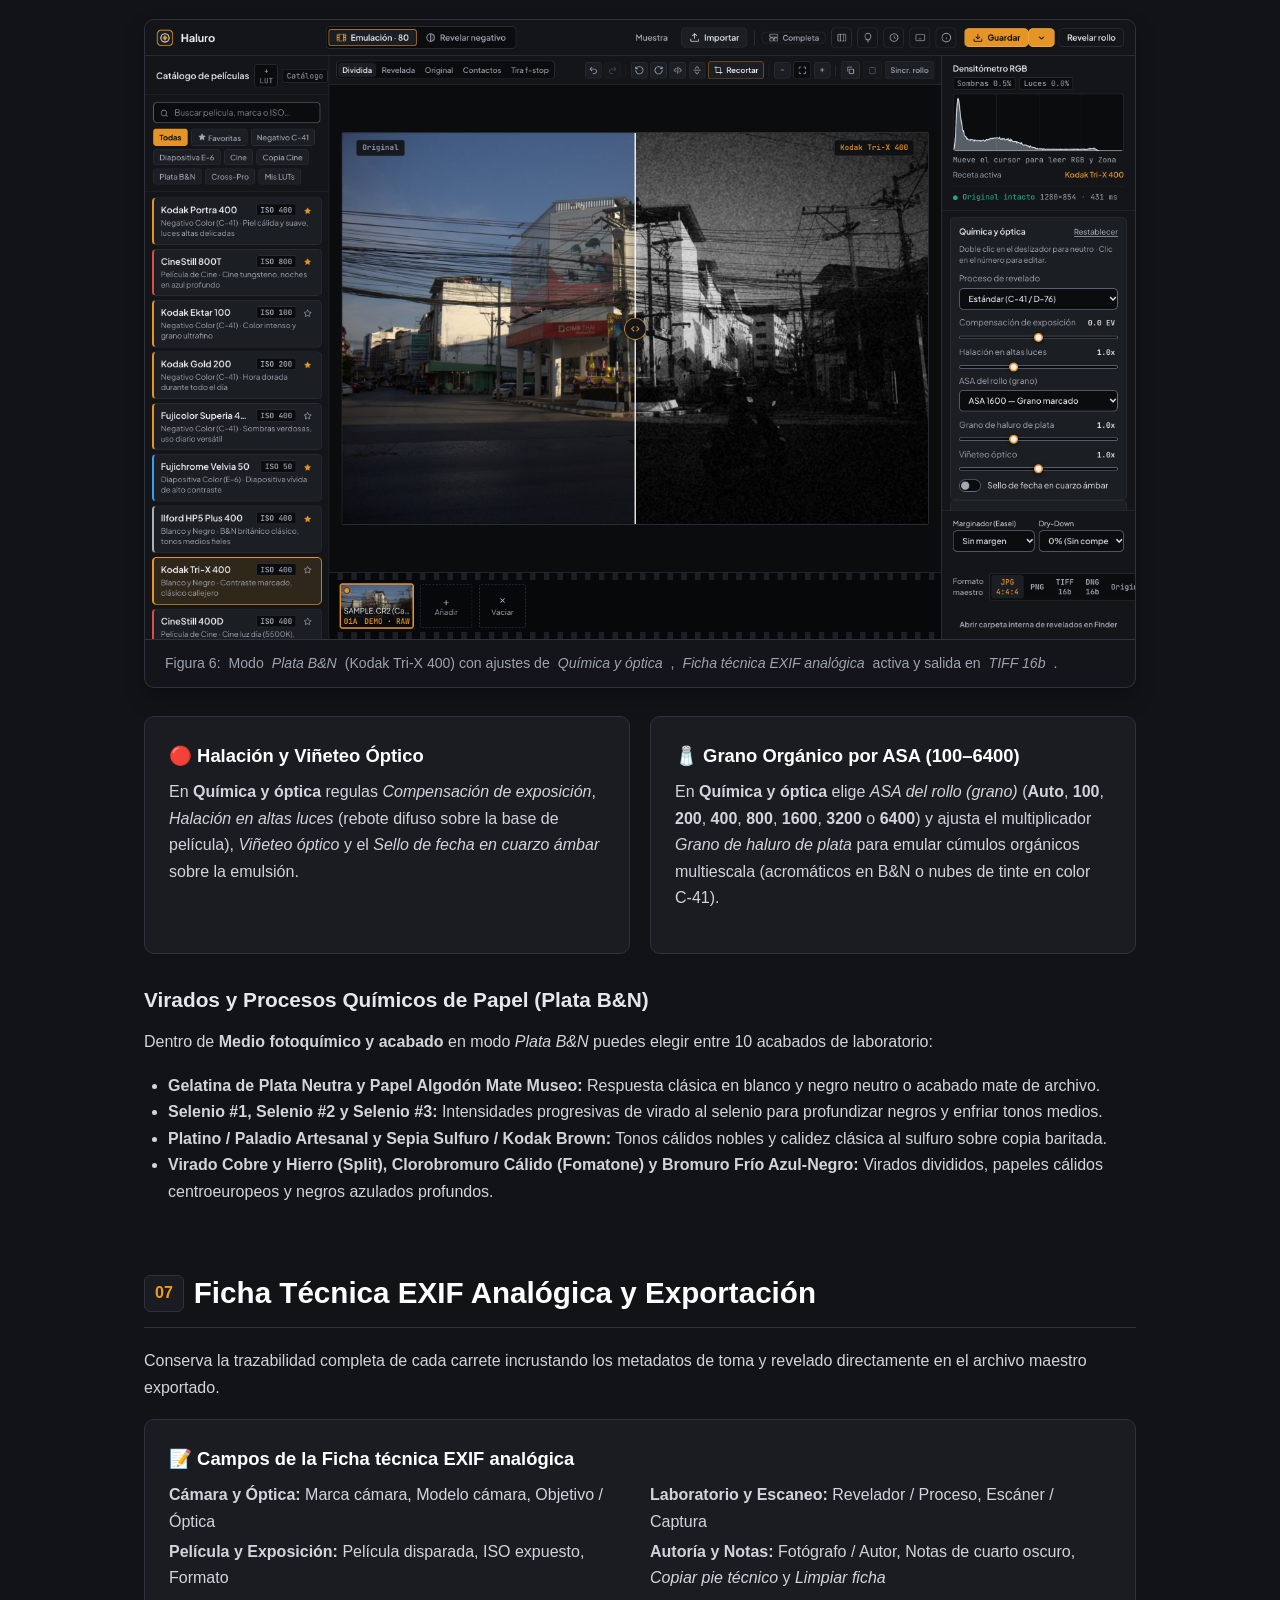
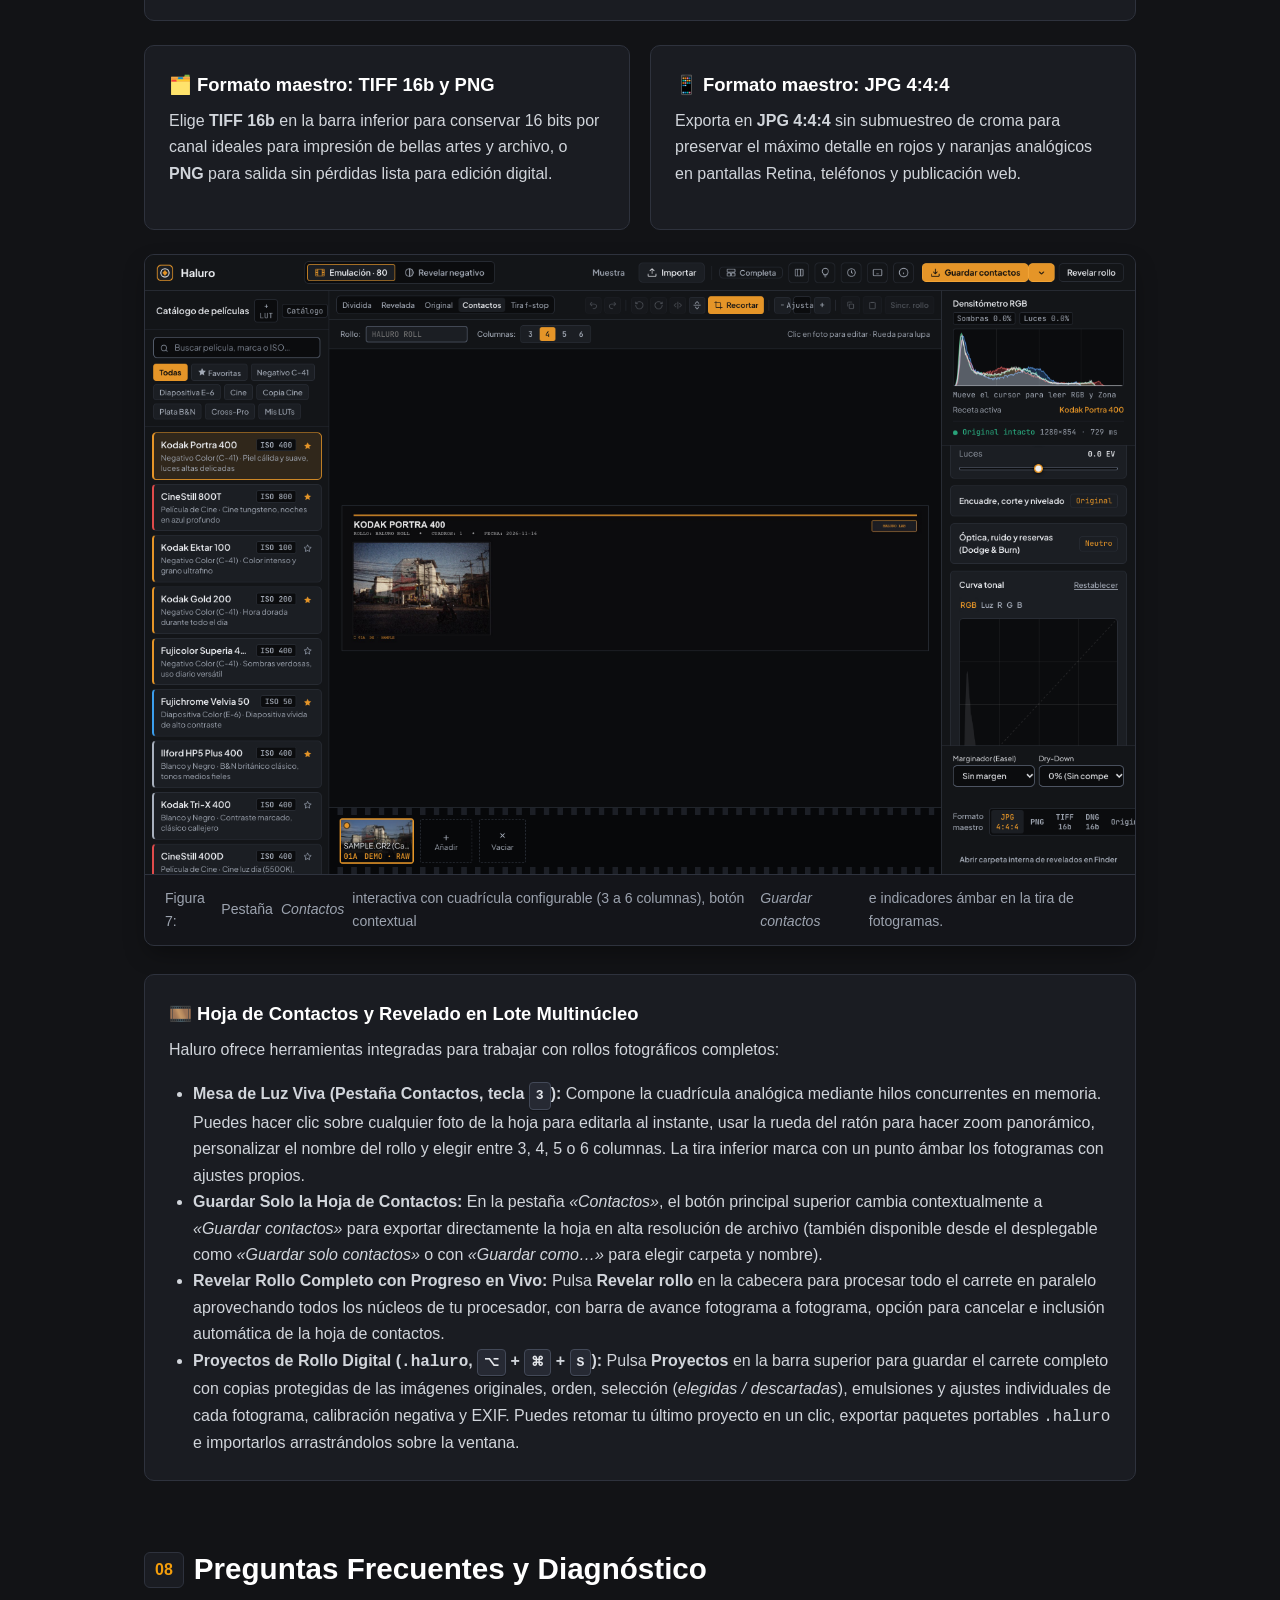
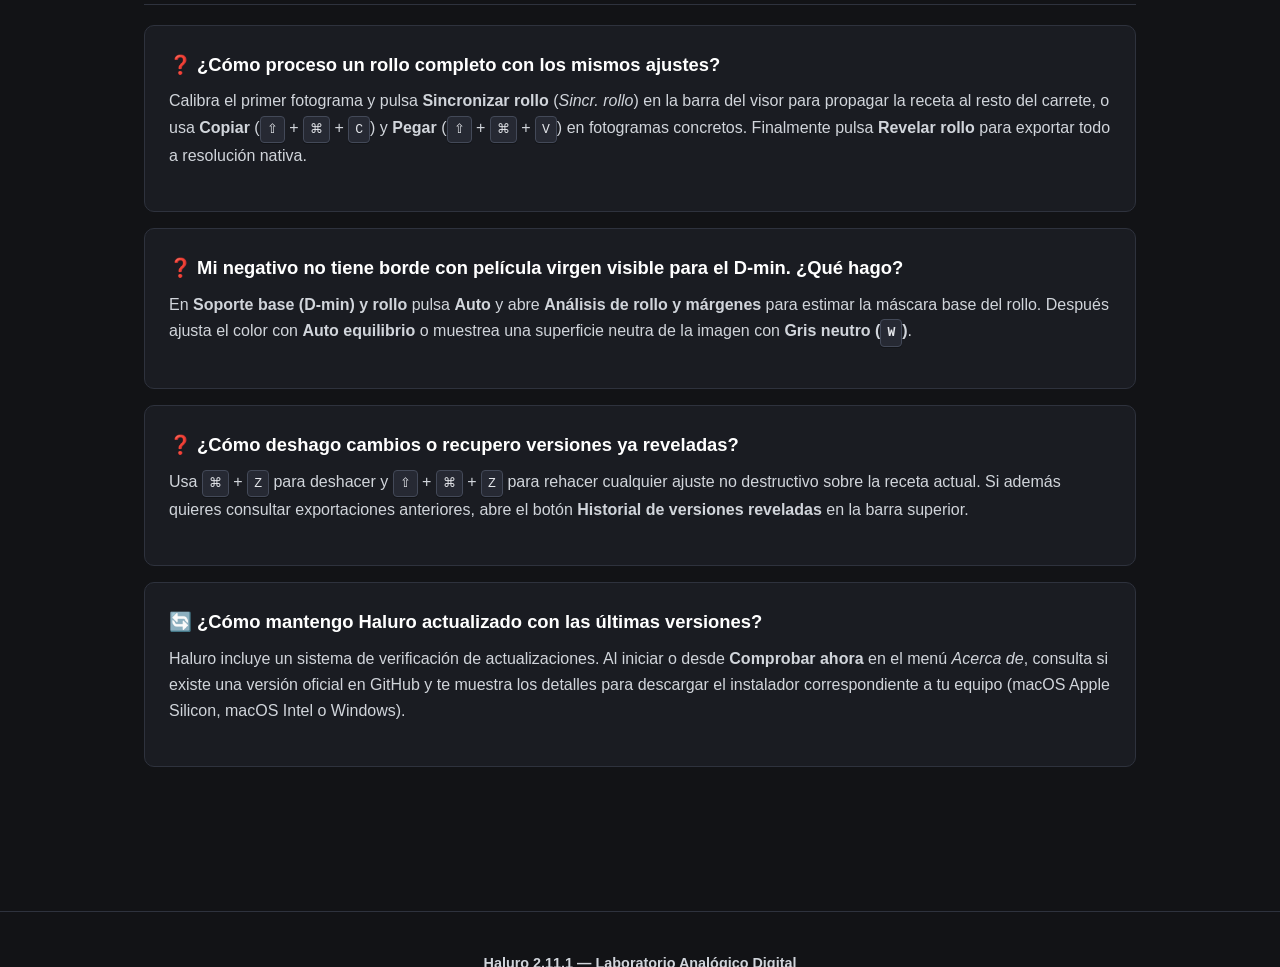
==== commit f68e9351: "docs: update README, MANUAL_DE_USO, and manual.html for v2.11.1 (.haluro projects & catalog manageme" ====
--- a/manual.html
+++ b/manual.html
@@ -417,9 +417,9 @@
 <body>
 
   <header class="hero">
-    <span class="badge-tag">Manual Oficial 2.5.0</span>
+    <span class="badge-tag">Manual Oficial 2.11.1</span>
     <h1 class="hero-title">Haluro — Laboratorio Analógico Digital</h1>
-    <p class="hero-sub">Guía maestra de inversión fotoquímica, neutralización de soporte base (D-min), ampliadora dicroica CMY y catálogo de 80 emulsiones clásicas.</p>
+    <p class="hero-sub">Guía maestra de inversión fotoquímica, neutralización de soporte base (D-min), ampliadora dicroica CMY, proyectos de rollo digital (.haluro) y catálogo de 80 emulsiones clásicas.</p>
     <div class="meta-bar">
       <span>Edición: Noviembre 2026</span>
       <span>•</span>
@@ -434,7 +434,7 @@
     <a href="#interfaz">2. Interfaz y Mesa</a>
     <a href="#modo-negativo">3. Inversión y D-min</a>
     <a href="#ampliadora-cmy">4. Ampliadora CMY</a>
-    <a href="#catalogo">5. 72 Emulsiones</a>
+    <a href="#catalogo">5. 80 Emulsiones</a>
     <a href="#optica-grano">6. Grano y Halación</a>
     <a href="#exif-export">7. EXIF y Export</a>
     <a href="#faq">8. FAQ</a>
@@ -453,8 +453,8 @@
           <div class="card-title">🍎 macOS (Apple Silicon e Intel)</div>
           <p>Dispones de dos archivos instaladores optimizados:</p>
           <ul style="padding-left: 1.25rem; margin-bottom: 1rem; color: #d1d5db; font-size: 0.95rem;">
-            <li><strong>Apple Silicon (M1/M2/M3/M4):</strong> <code>Haluro-2.5.0-macOS-arm64.dmg</code></li>
-            <li><strong>Intel (Core i5/i7/i9/Xeon):</strong> <code>Haluro-2.5.0-macOS-x86_64.dmg</code></li>
+            <li><strong>Apple Silicon (M1/M2/M3/M4):</strong> <code>Haluro-2.11.1-macOS-arm64.dmg</code></li>
+            <li><strong>Intel (Core i5/i7/i9/Xeon):</strong> <code>Haluro-2.11.1-macOS-x86_64.dmg</code></li>
           </ul>
           <p style="font-size: 0.9rem; color: var(--text-muted);">Monta el DMG y arrastra Haluro a tu carpeta <strong>Aplicaciones</strong>.</p>
         </div>
@@ -463,8 +463,8 @@
           <div class="card-title">🪟 Windows 11 (64-bit)</div>
           <p>Instalador oficial disponible:</p>
           <ul style="padding-left: 1.25rem; margin-bottom: 1rem; color: #d1d5db; font-size: 0.95rem;">
-            <li><strong>Instalador Setup:</strong> <code>Haluro-Setup-2.5.0-Win11-x64.exe</code></li>
-            <li><strong>Edición Portátil:</strong> <code>Haluro-Portable-2.5.0-Win11-x64.zip</code></li>
+            <li><strong>Instalador Setup:</strong> <code>Haluro-Setup-2.11.1-Win11-x64.exe</code></li>
+            <li><strong>Edición Portátil:</strong> <code>Haluro-Portable-2.11.1-Win11-x64.zip</code></li>
           </ul>
           <p style="font-size: 0.9rem; color: var(--text-muted);">Se integra automáticamente con Microsoft Edge WebView2 y el modo oscuro de Windows 11.</p>
         </div>
@@ -720,7 +720,7 @@
       <div class="figure-card" style="margin-top: 24px;">
         <img src="docs/images/10_mis_luts_usuario.png" alt="Pestaña Mis LUTs con archivos .cube de usuario cargados en Haluro">
         <div class="figure-caption">
-          <span>Figura 5B — Mis LUTs (.cube):</span> Importa tus propios LUTs 3D con <strong>+ LUT</strong>, elige el espacio de entrada (<em>sRGB, Rec.709, S-Log3, LogC3, Cineon, Linear</em>) y gestiona tu carpeta <code>user_luts/</code>.
+          <span>Figura 5B — Mis LUTs (.cube) y Gestión del Catálogo:</span> Importa tus propios LUTs 3D con <strong>+ LUT</strong>, elige el espacio de entrada (<em>sRGB, Rec.709, S-Log3, LogC3, Cineon, Linear</em>), elimina emulsiones o LUTs con el icono de papelera siempre visible (con restauración de emulsiones base) o limpia todo con <strong>Vaciar</strong>.
         </div>
       </div>
     </section>
@@ -803,6 +803,7 @@
           <li><strong>Mesa de Luz Viva (Pestaña Contactos, tecla <kbd>3</kbd>):</strong> Compone la cuadrícula analógica mediante hilos concurrentes en memoria. Puedes hacer clic sobre cualquier foto de la hoja para editarla al instante, usar la rueda del ratón para hacer zoom panorámico, personalizar el nombre del rollo y elegir entre 3, 4, 5 o 6 columnas. La tira inferior marca con un punto ámbar los fotogramas con ajustes propios.</li>
           <li><strong>Guardar Solo la Hoja de Contactos:</strong> En la pestaña <em>«Contactos»</em>, el botón principal superior cambia contextualmente a <em>«Guardar contactos»</em> para exportar directamente la hoja en alta resolución de archivo (también disponible desde el desplegable como <em>«Guardar solo contactos»</em> o con <em>«Guardar como…»</em> para elegir carpeta y nombre).</li>
           <li><strong>Revelar Rollo Completo con Progreso en Vivo:</strong> Pulsa <strong>Revelar rollo</strong> en la cabecera para procesar todo el carrete en paralelo aprovechando todos los núcleos de tu procesador, con barra de avance fotograma a fotograma, opción para cancelar e inclusión automática de la hoja de contactos.</li>
+          <li><strong>Proyectos de Rollo Digital (<code>.haluro</code>, <kbd>⌥</kbd> + <kbd>⌘</kbd> + <kbd>S</kbd>):</strong> Pulsa <strong>Proyectos</strong> en la barra superior para guardar el carrete completo con copias protegidas de las imágenes originales, orden, selección (<em>elegidas / descartadas</em>), emulsiones y ajustes individuales de cada fotograma, calibración negativa y EXIF. Puedes retomar tu último proyecto en un clic, exportar paquetes portables <code>.haluro</code> e importarlos arrastrándolos sobre la ventana.</li>
         </ul>
       </div>
     </section>
@@ -835,7 +836,7 @@
   </div>
 
   <footer>
-    <p><strong>Haluro 2.5.0 — Laboratorio Analógico Digital</strong></p>
+    <p><strong>Haluro 2.11.1 — Laboratorio Analógico Digital</strong></p>
     <p style="margin-top: 0.25rem;">Desarrollado para fotógrafos que aprecian la ciencia y el alma de la fotografía química.</p>
   </footer>
 
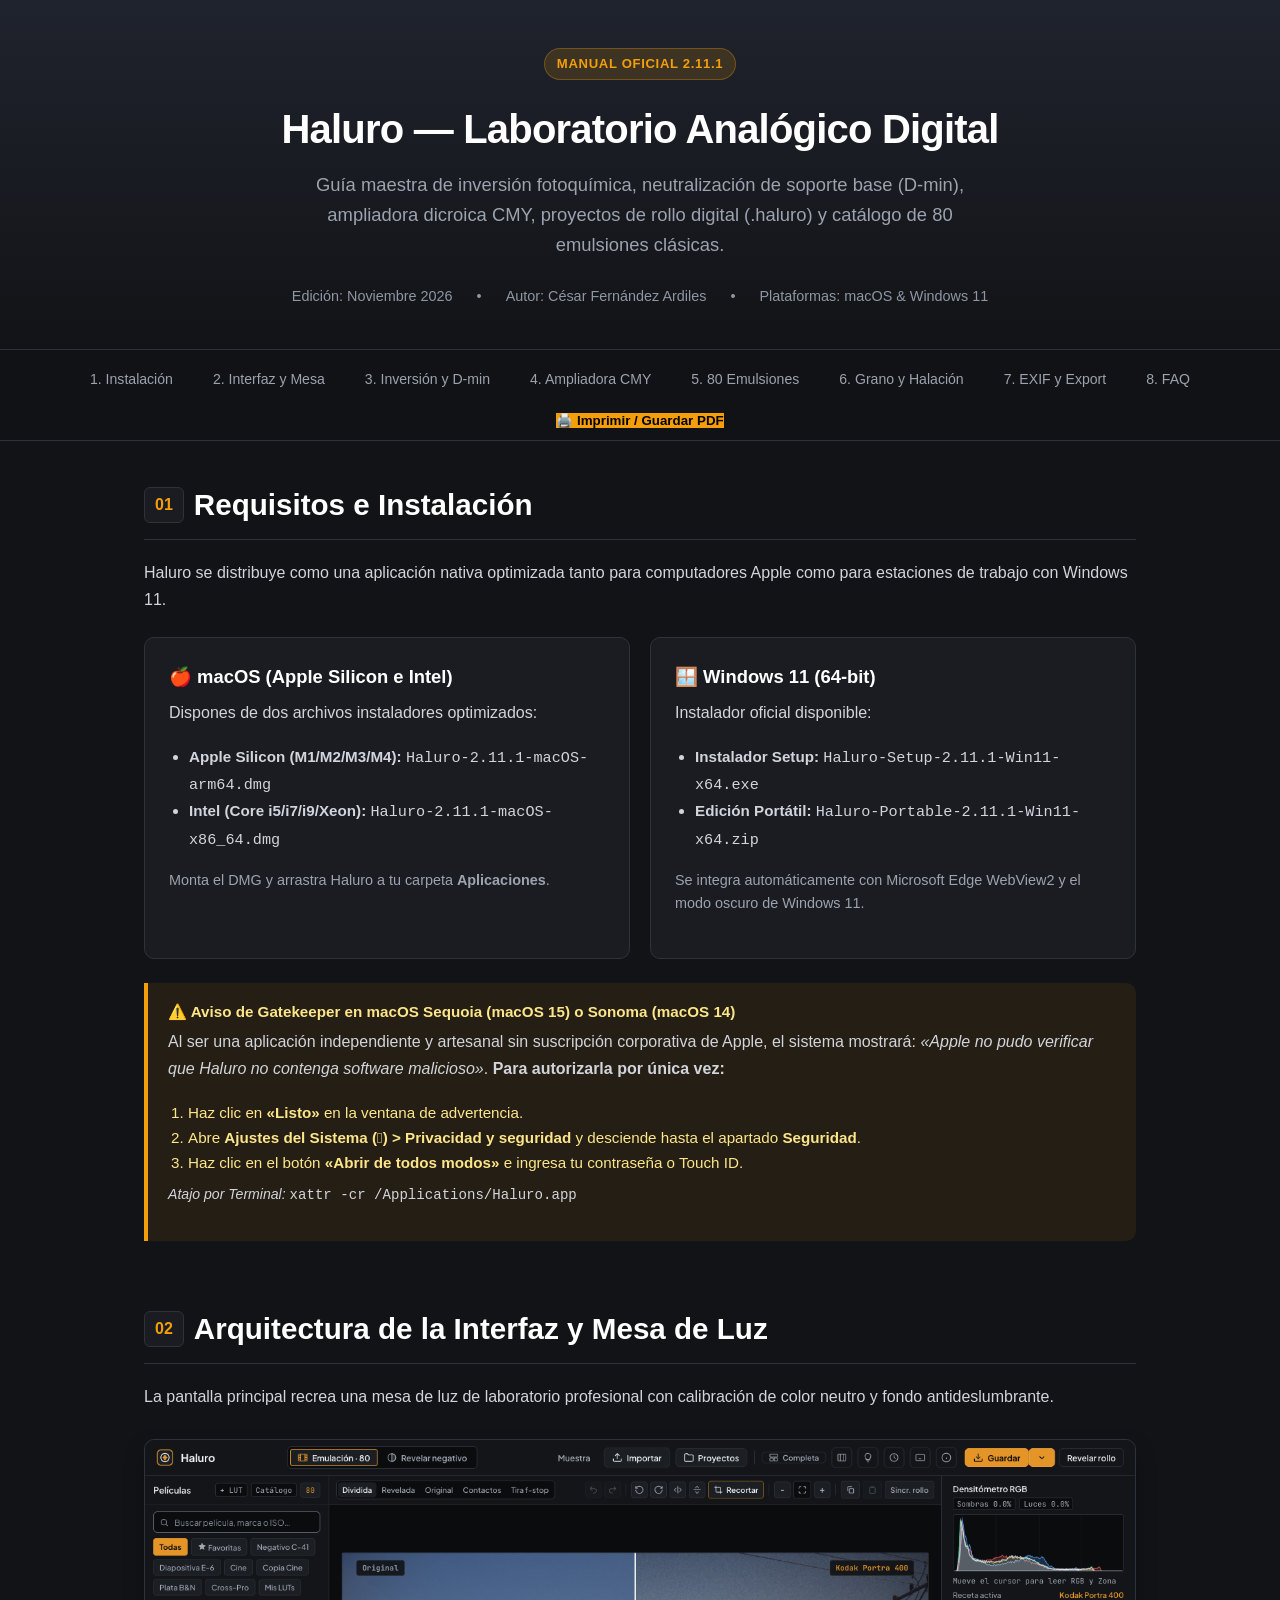
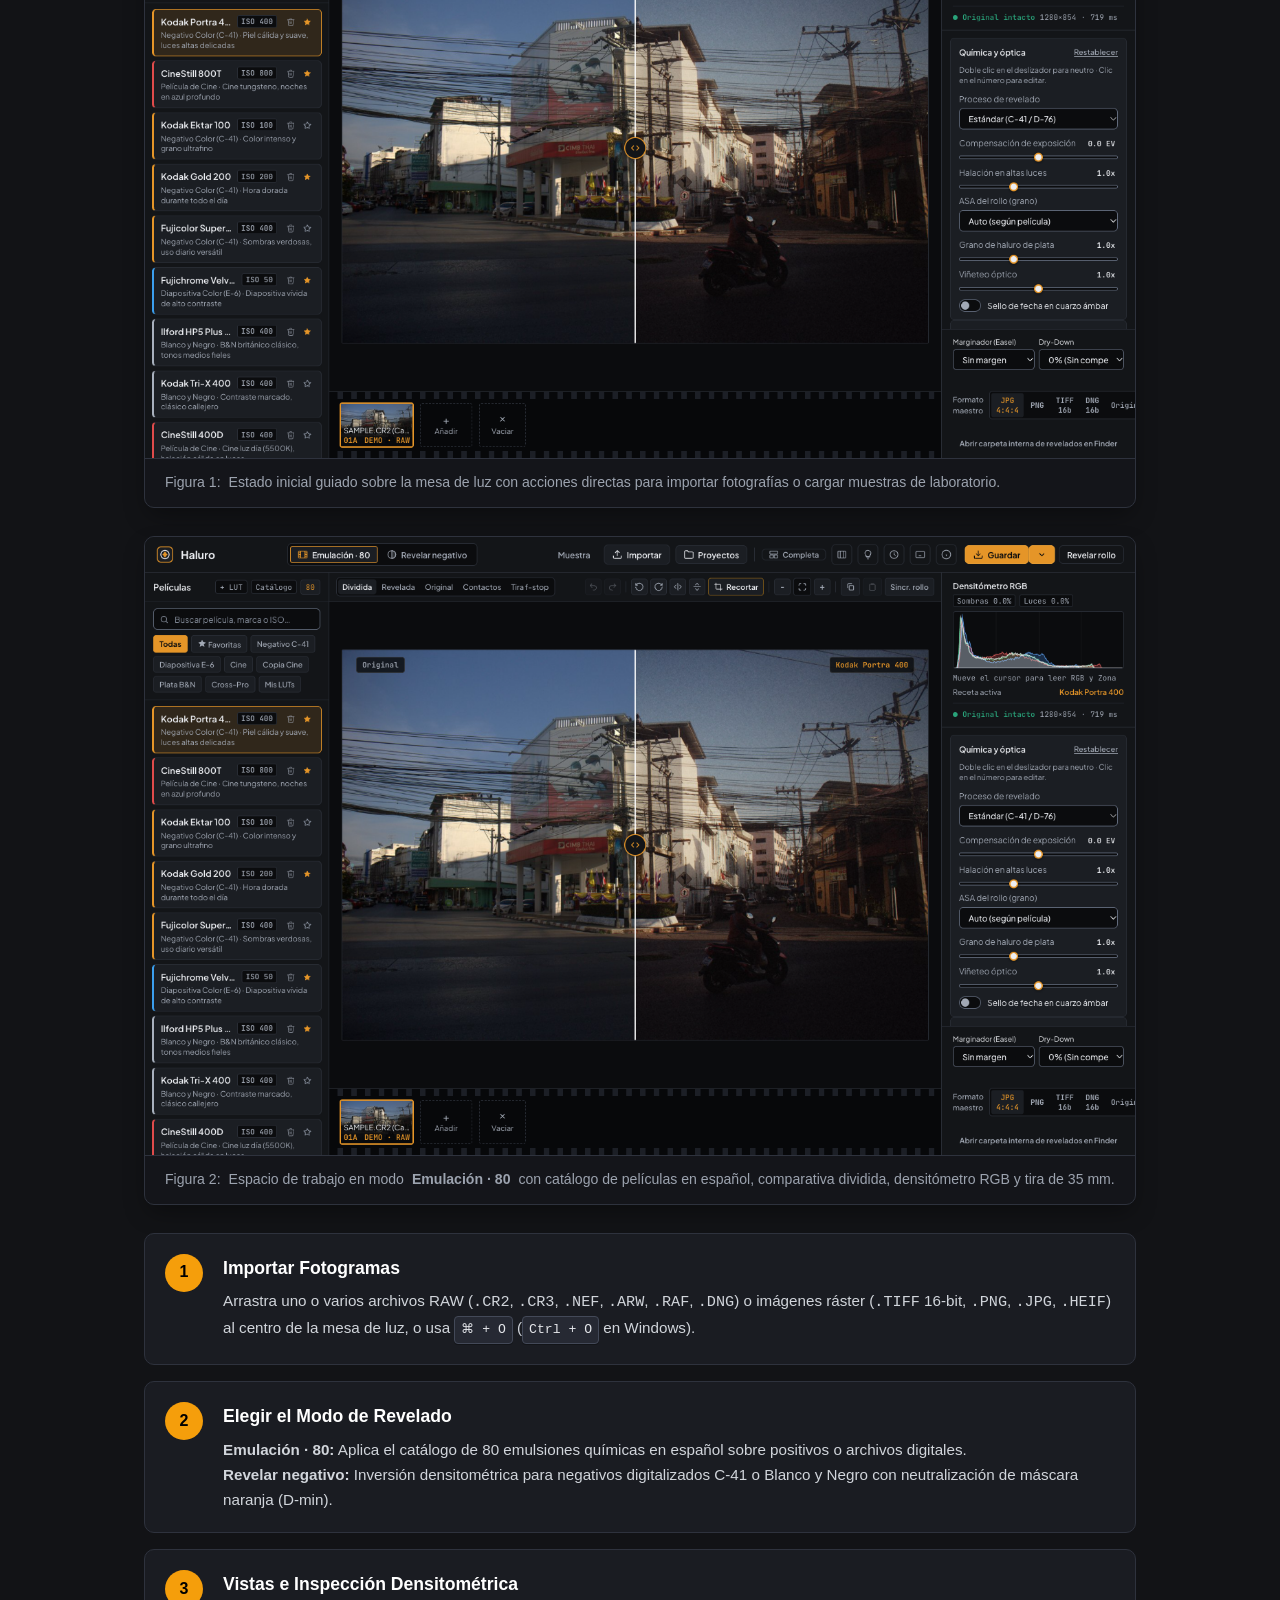
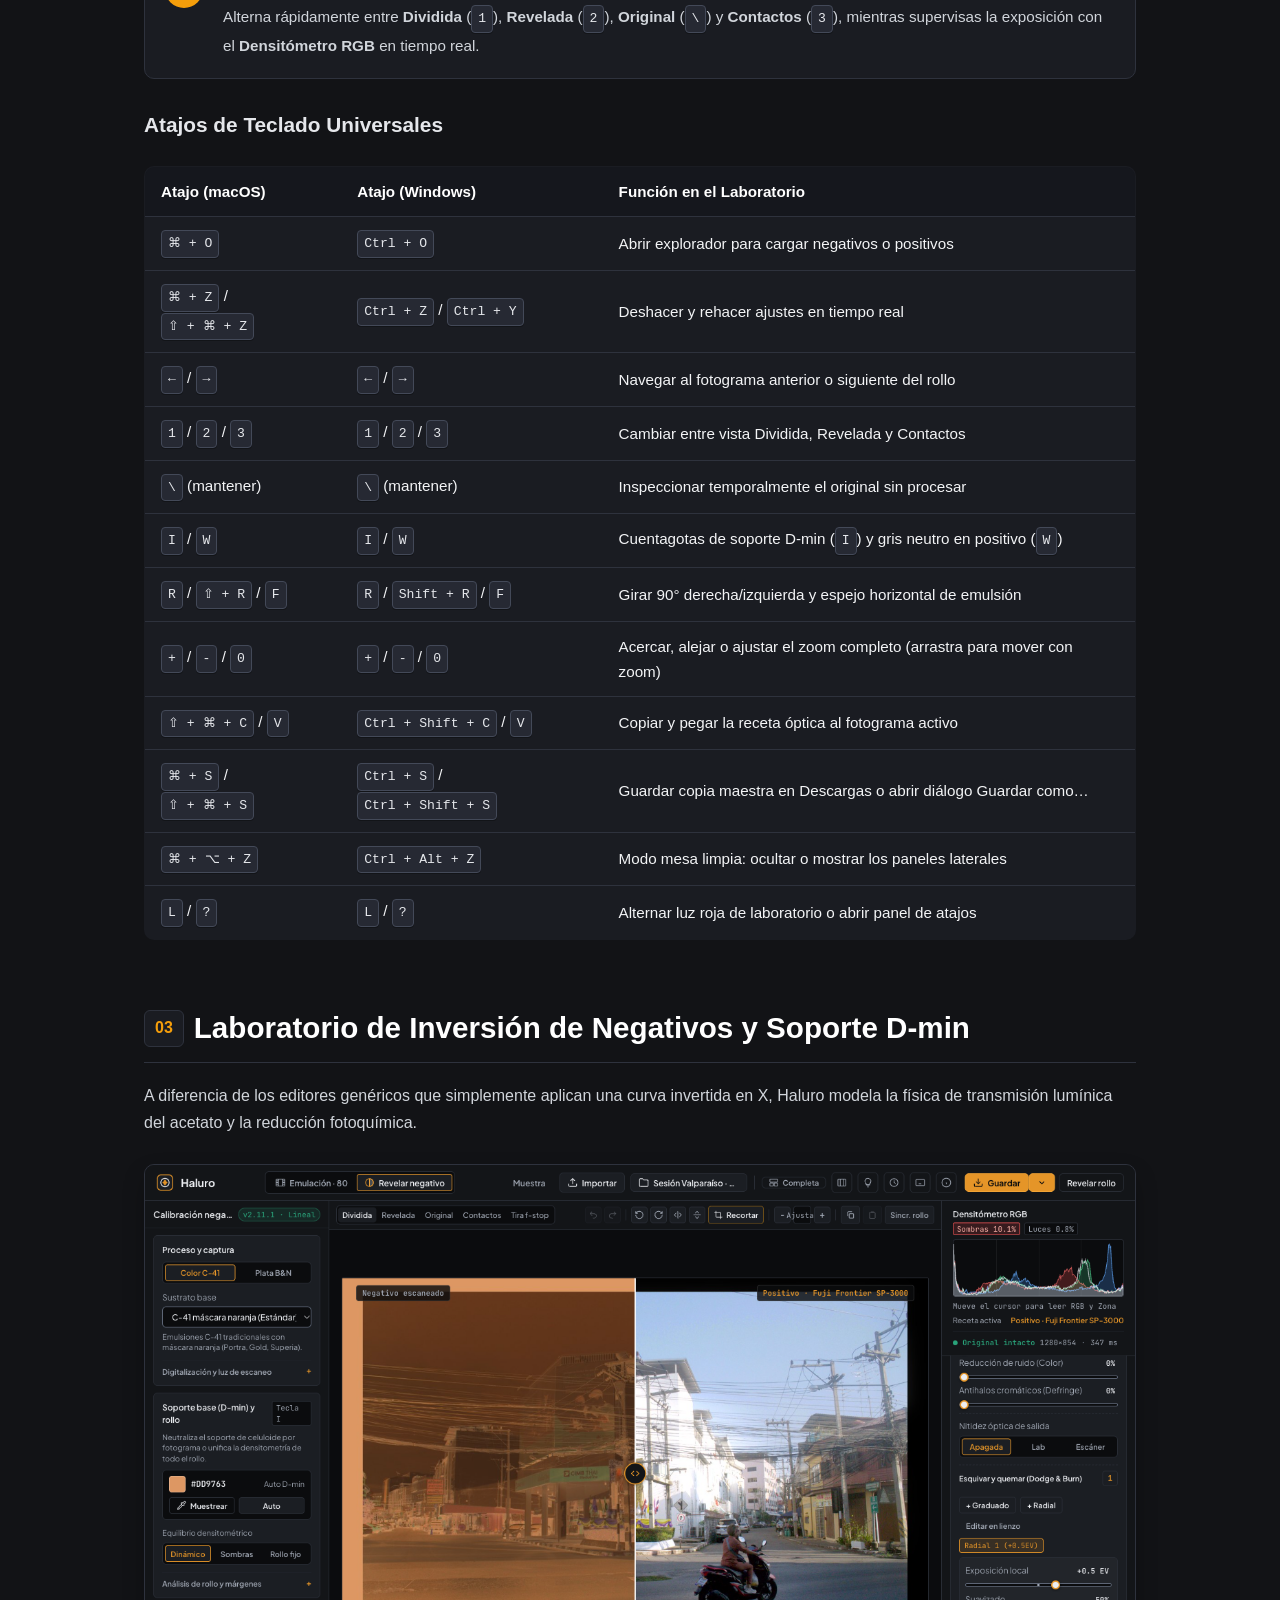
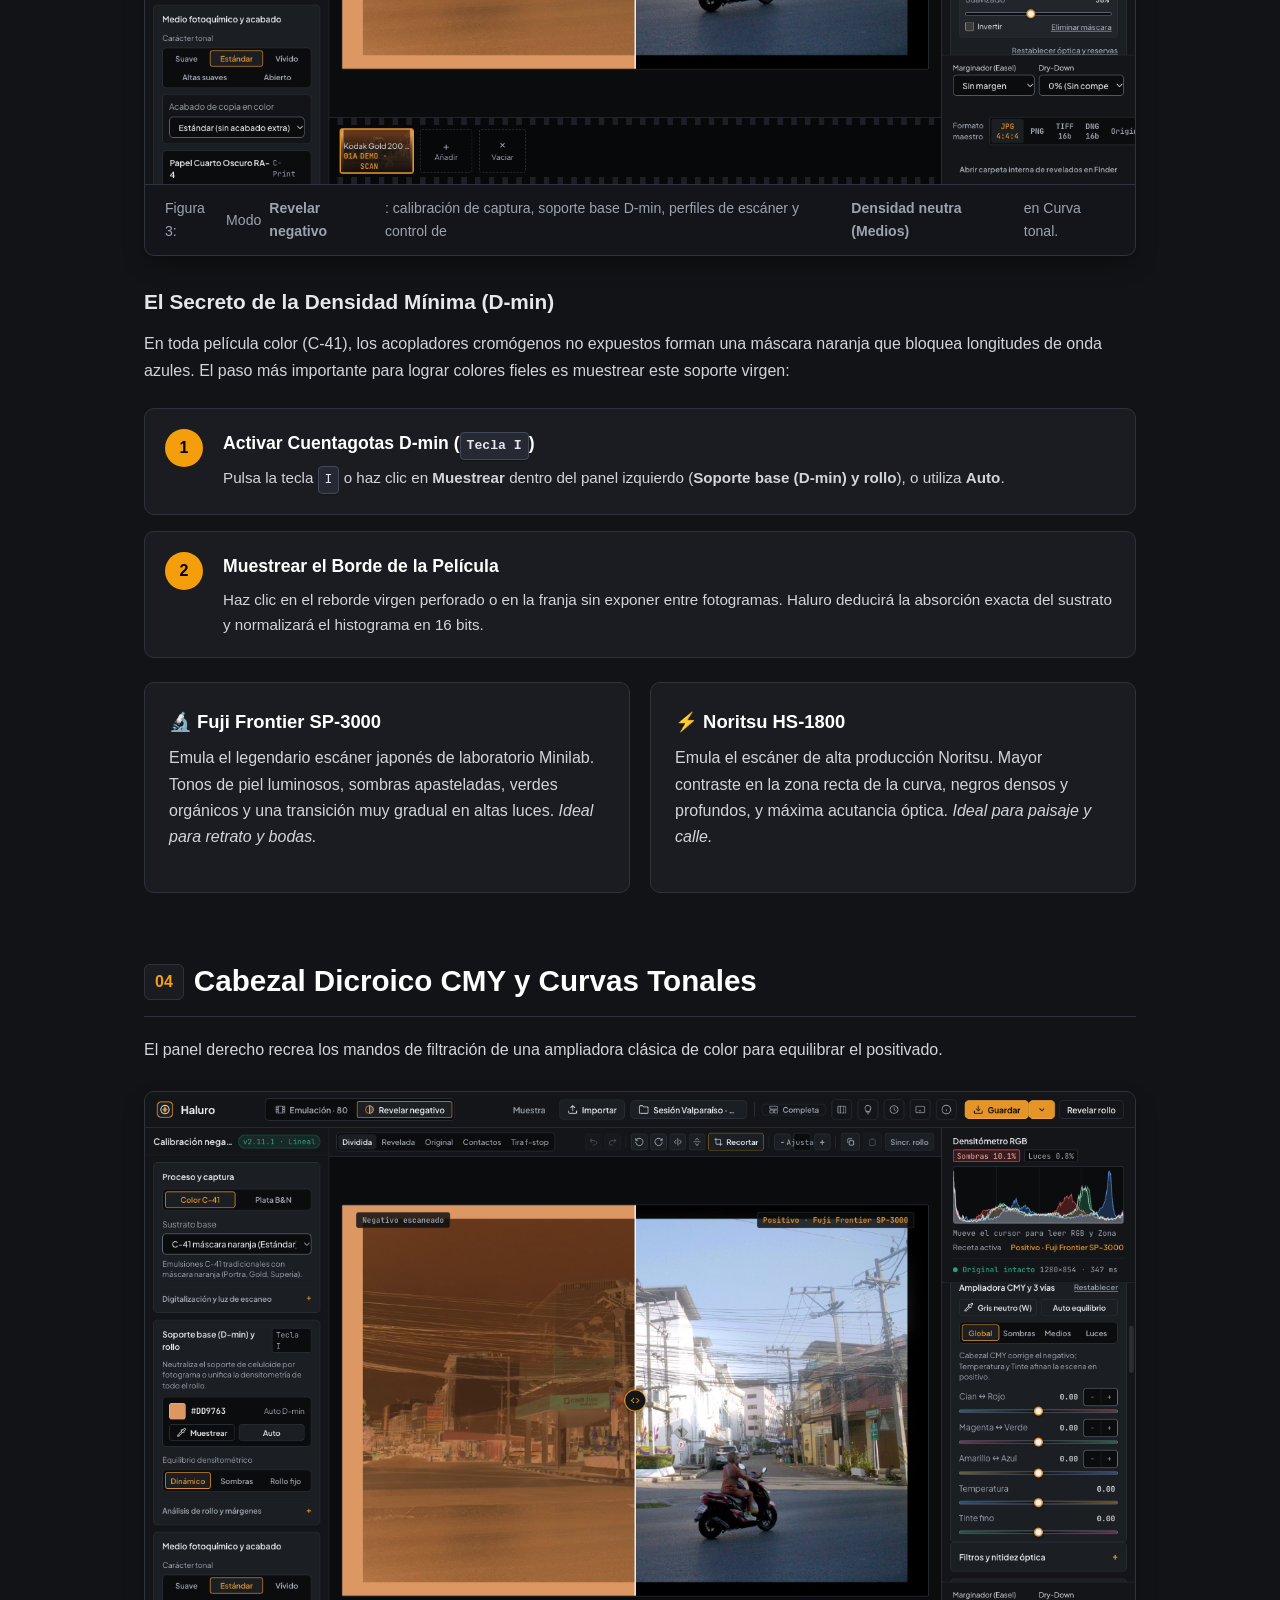
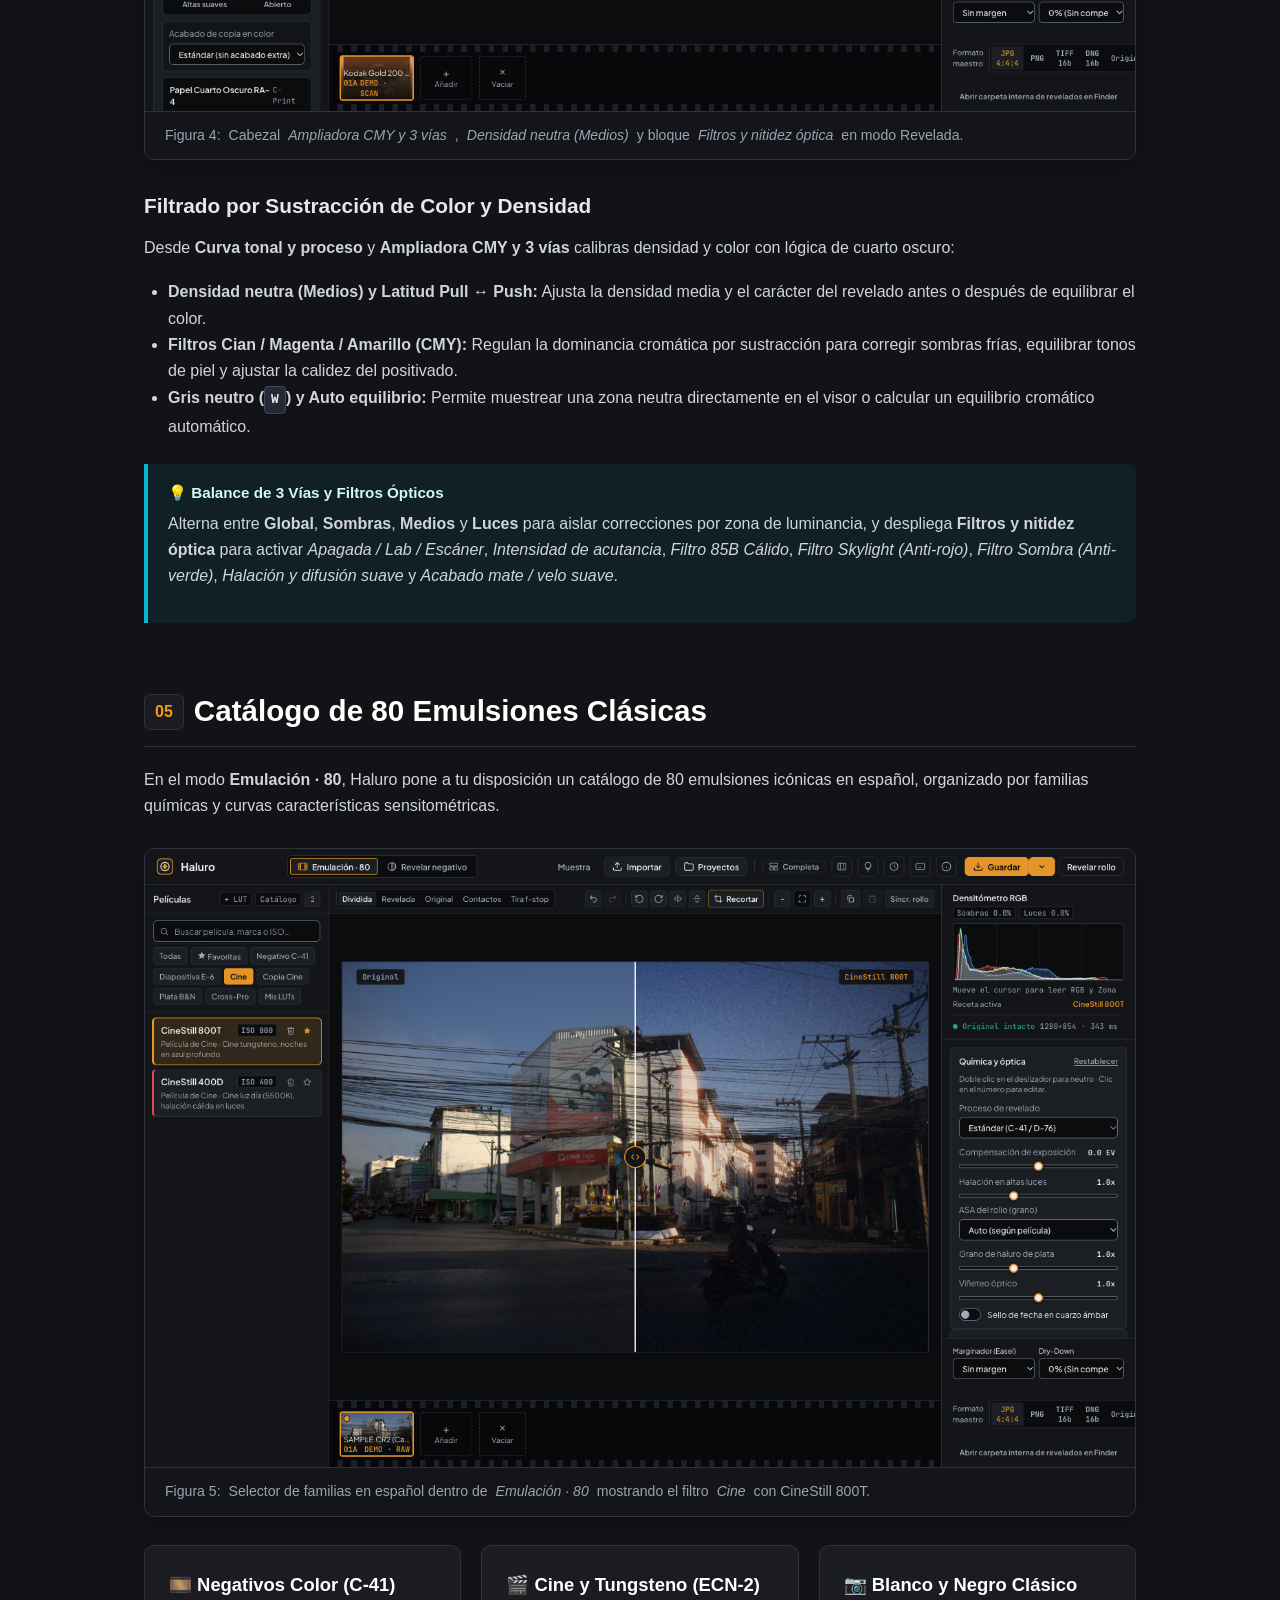
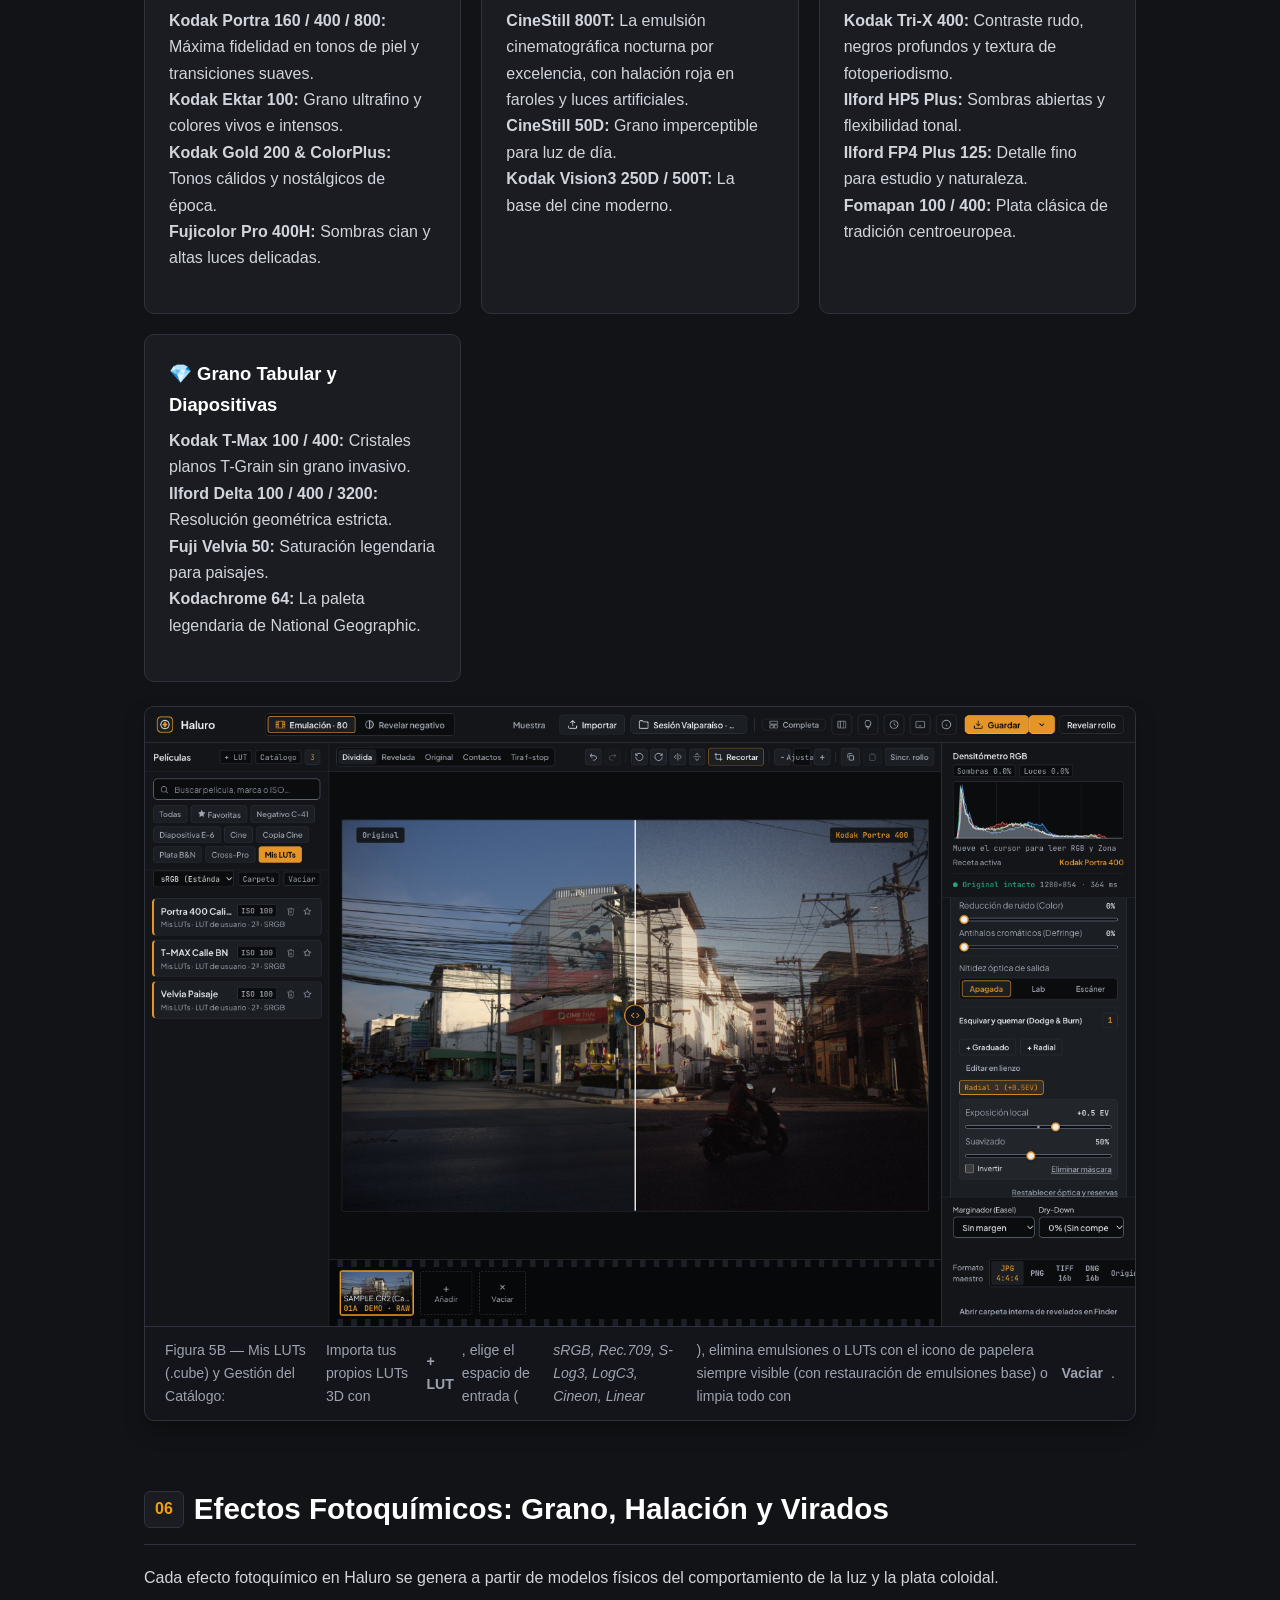
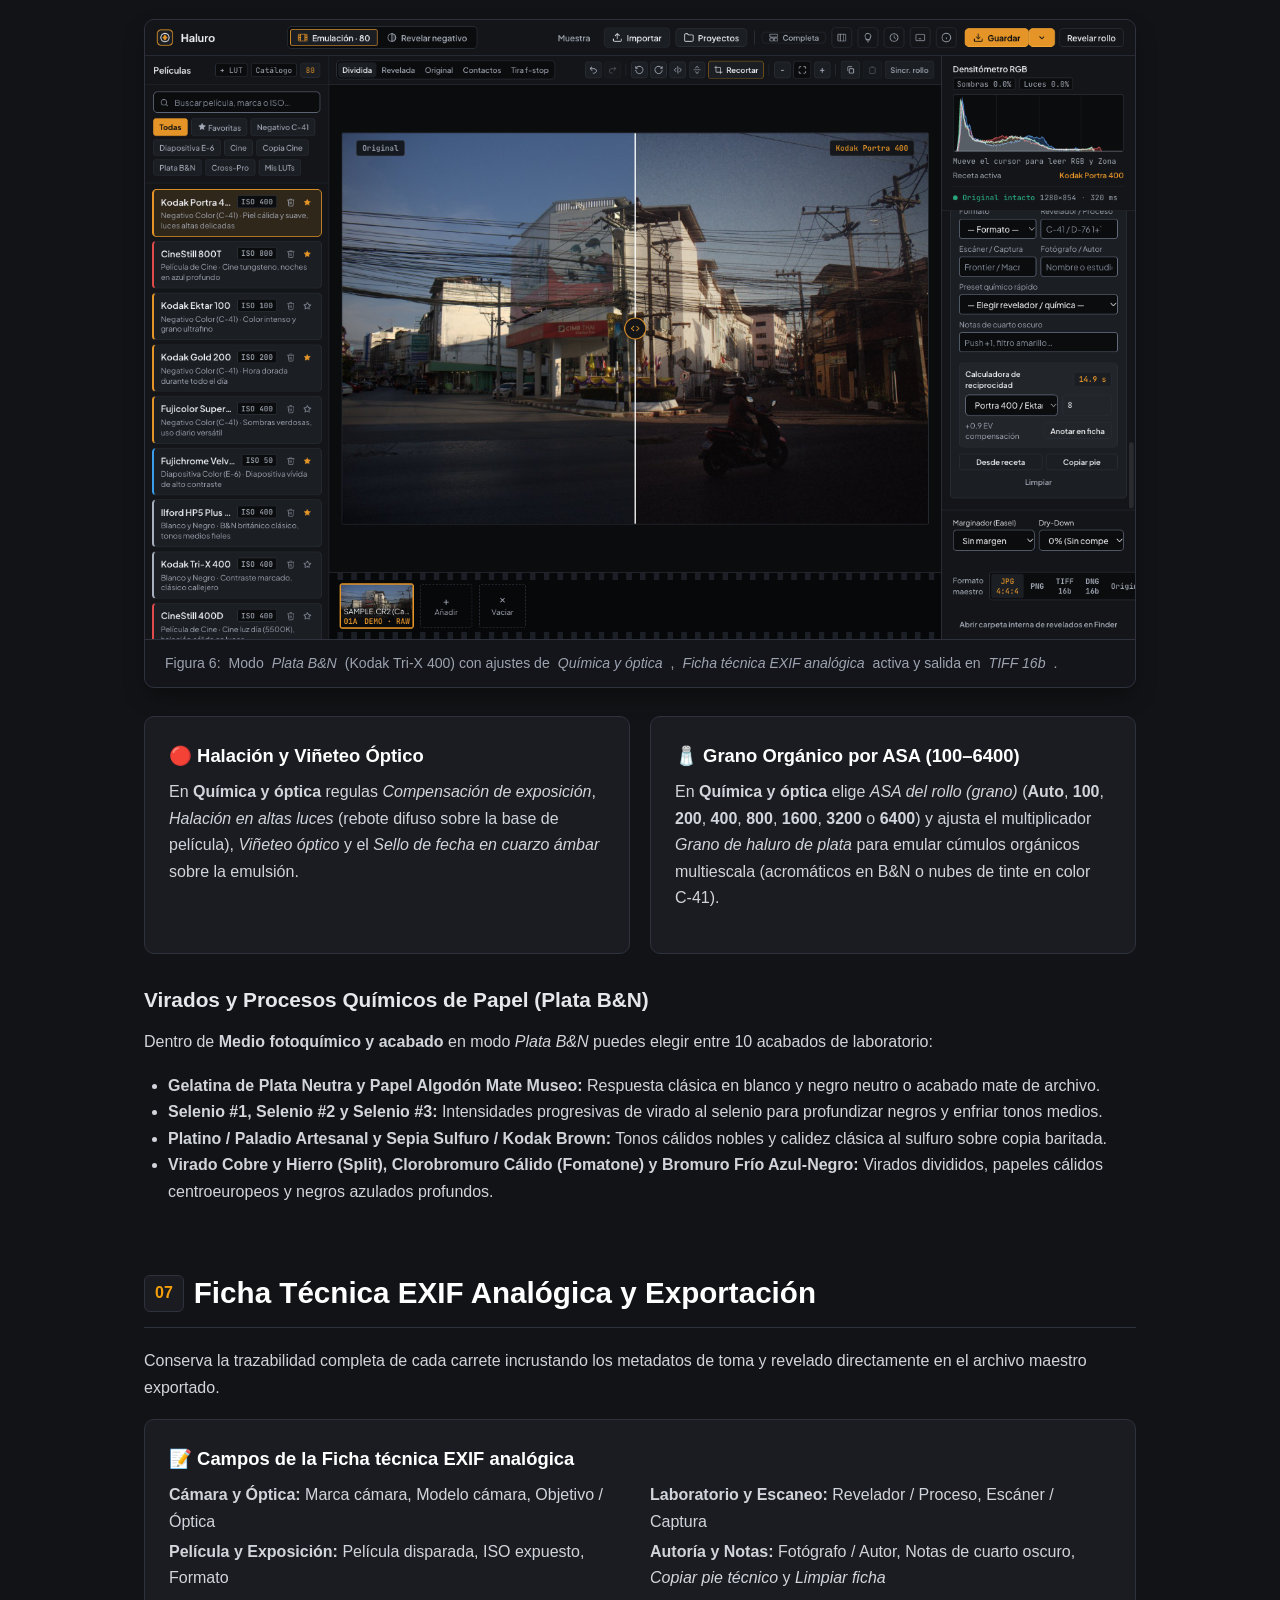
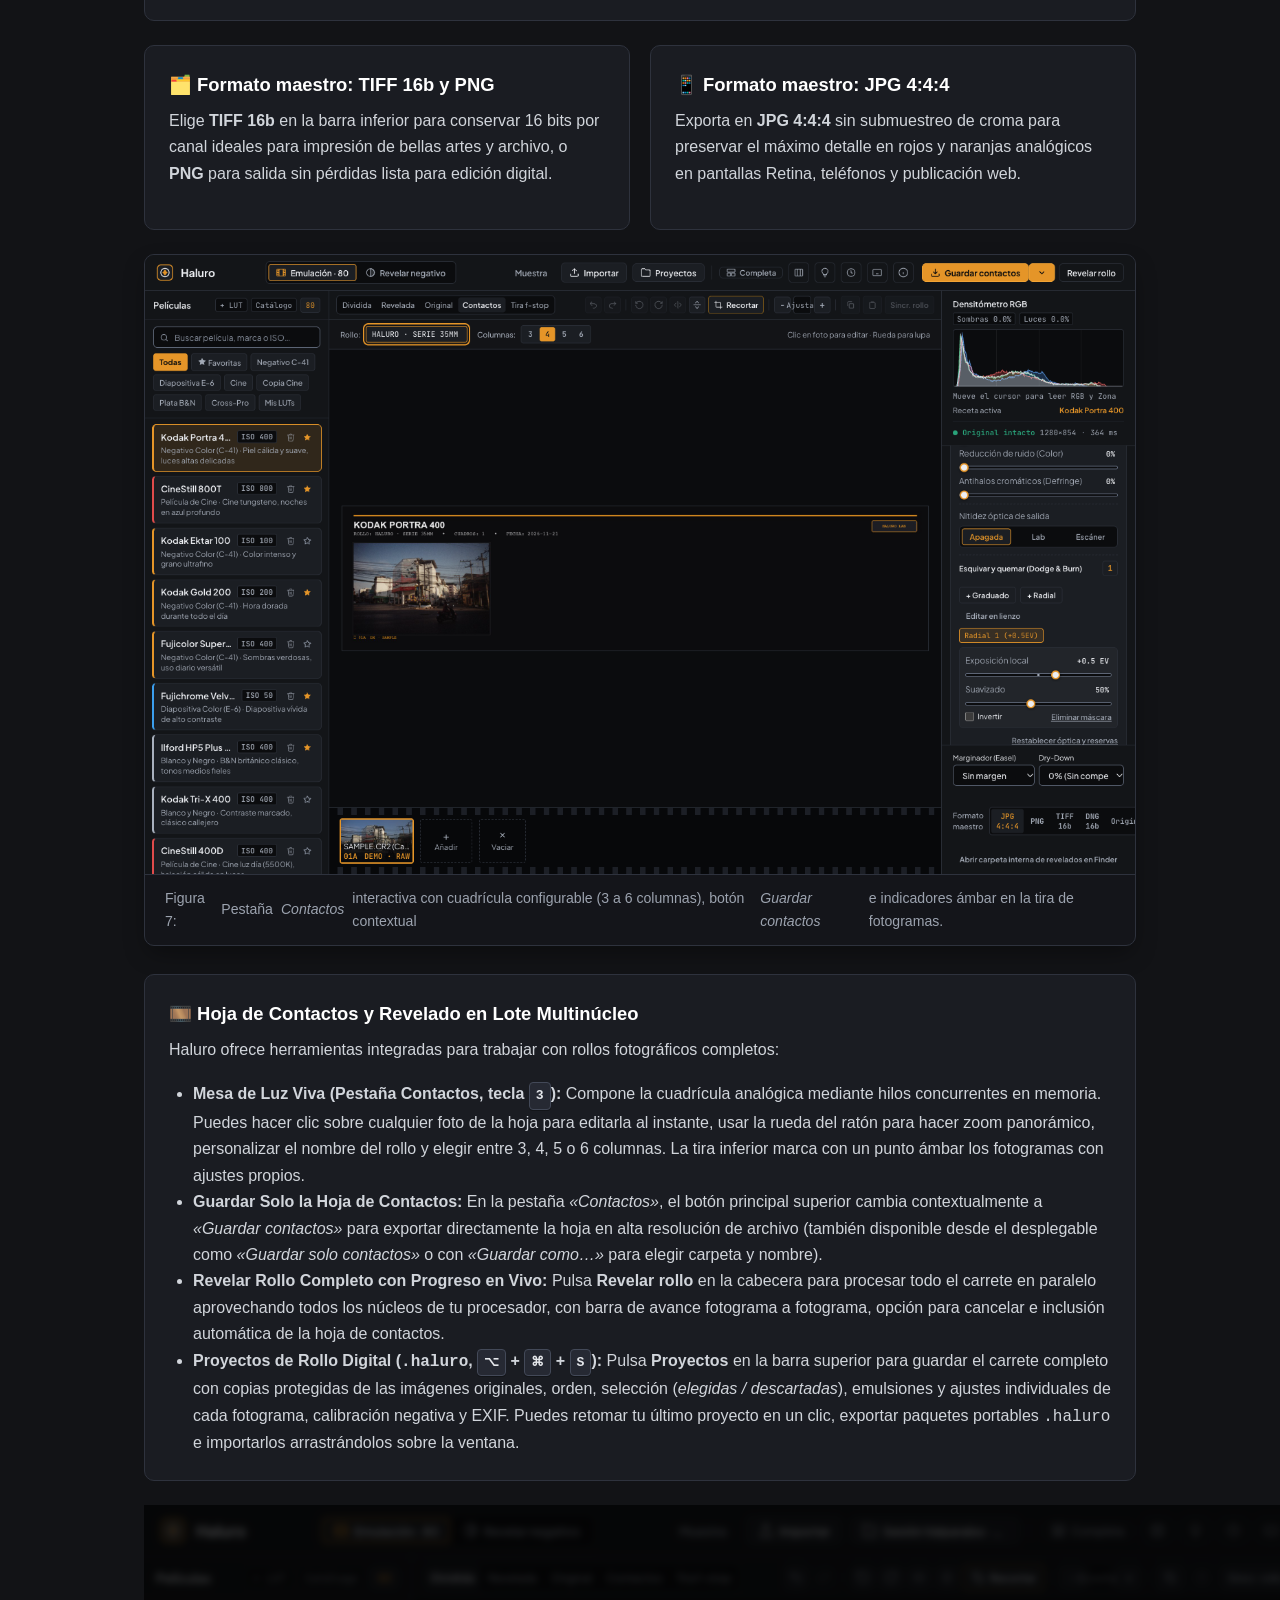
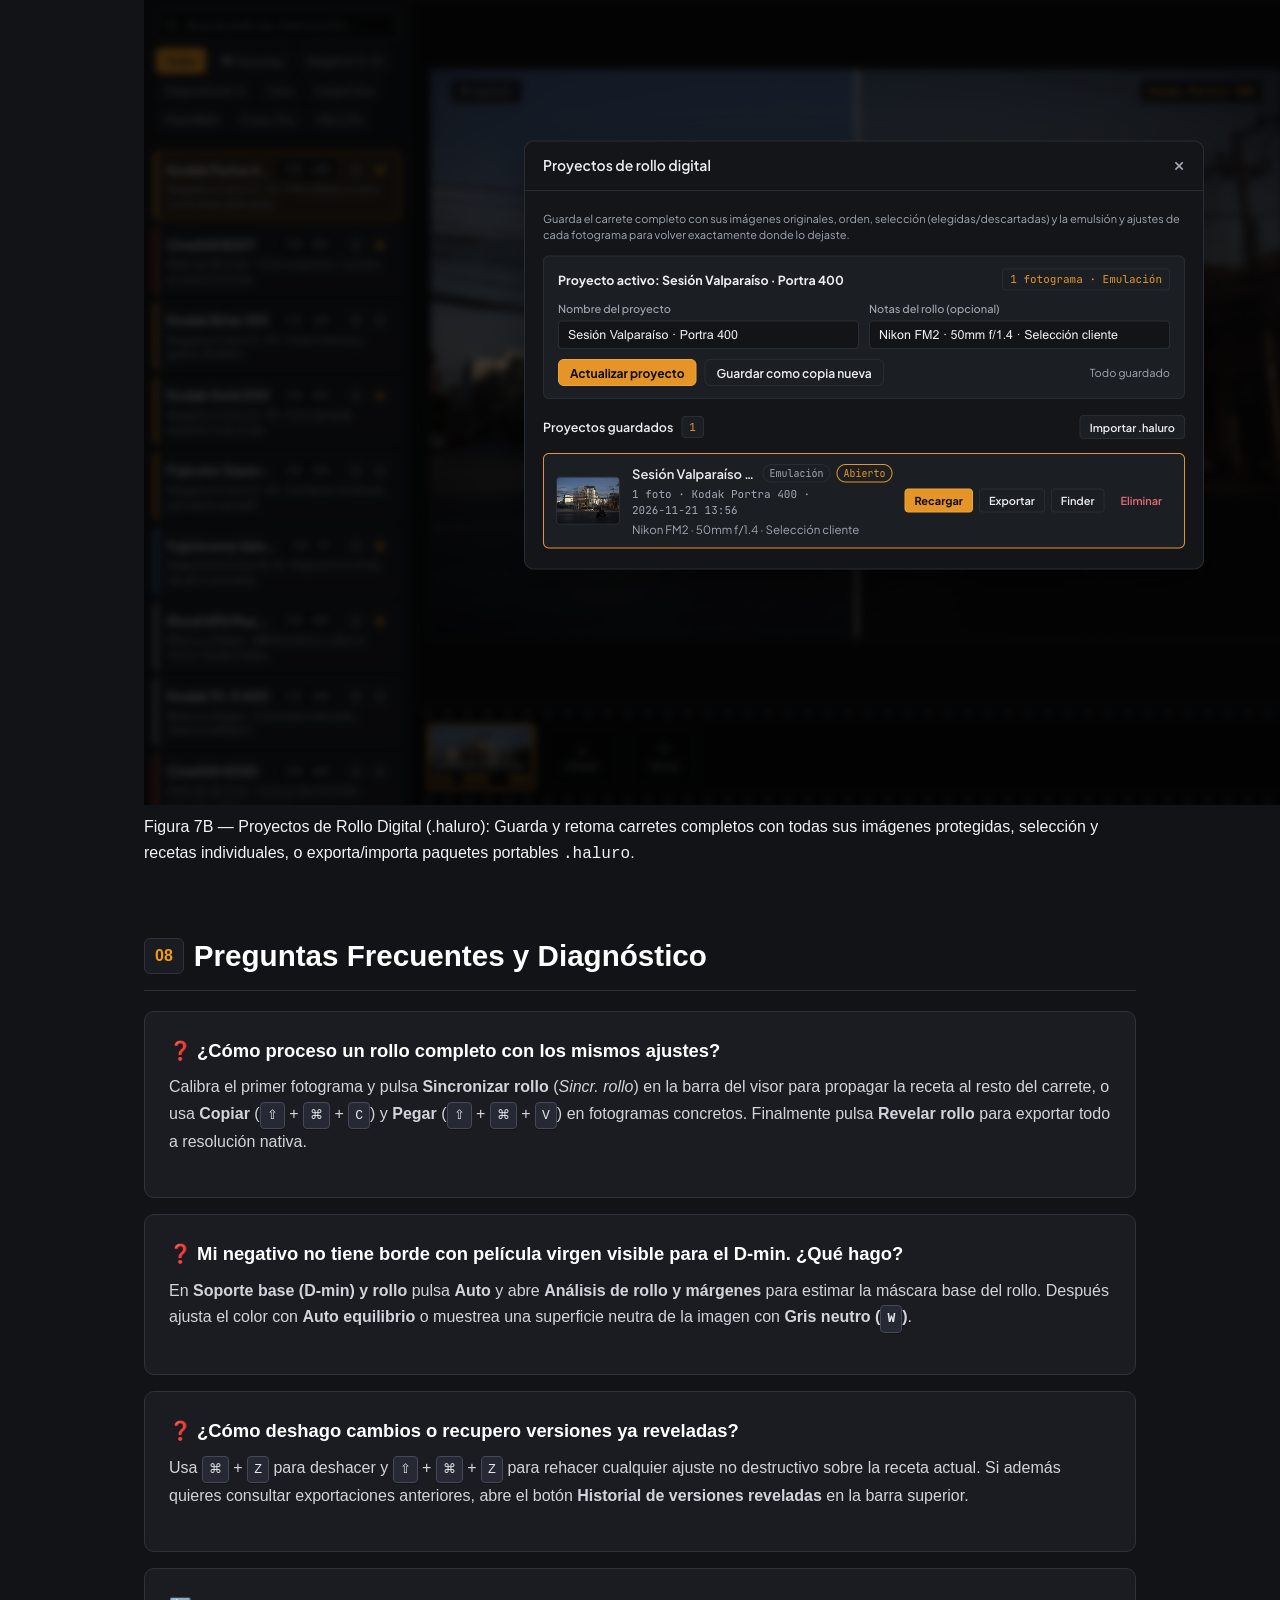
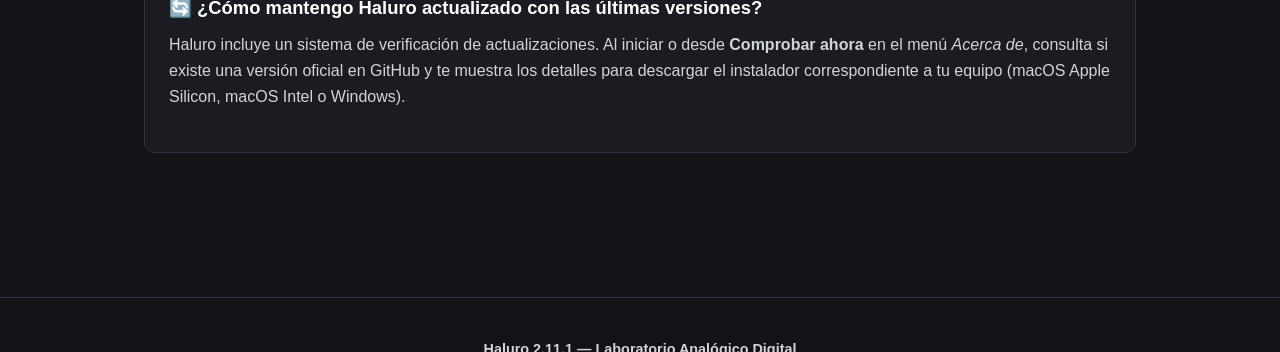
==== commit 2d983bce: "docs(images): recapture all 10 UI screenshots and add 11_proyectos_rollo_digital.png for v2.11.1" ====
--- a/manual.html
+++ b/manual.html
@@ -806,6 +806,13 @@
           <li><strong>Proyectos de Rollo Digital (<code>.haluro</code>, <kbd>⌥</kbd> + <kbd>⌘</kbd> + <kbd>S</kbd>):</strong> Pulsa <strong>Proyectos</strong> en la barra superior para guardar el carrete completo con copias protegidas de las imágenes originales, orden, selección (<em>elegidas / descartadas</em>), emulsiones y ajustes individuales de cada fotograma, calibración negativa y EXIF. Puedes retomar tu último proyecto en un clic, exportar paquetes portables <code>.haluro</code> e importarlos arrastrándolos sobre la ventana.</li>
         </ul>
       </div>
+
+      <div class="screenshot-frame" style="margin-top: 1.5rem;">
+        <img src="docs/images/11_proyectos_rollo_digital.png" alt="Modal de Proyectos de rollo digital en Haluro con guardado y exportación .haluro">
+        <div class="screenshot-caption">
+          <span>Figura 7B — Proyectos de Rollo Digital (.haluro):</span> Guarda y retoma carretes completos con todas sus imágenes protegidas, selección y recetas individuales, o exporta/importa paquetes portables <code>.haluro</code>.
+        </div>
+      </div>
     </section>
 
     <!-- 8. FAQ -->
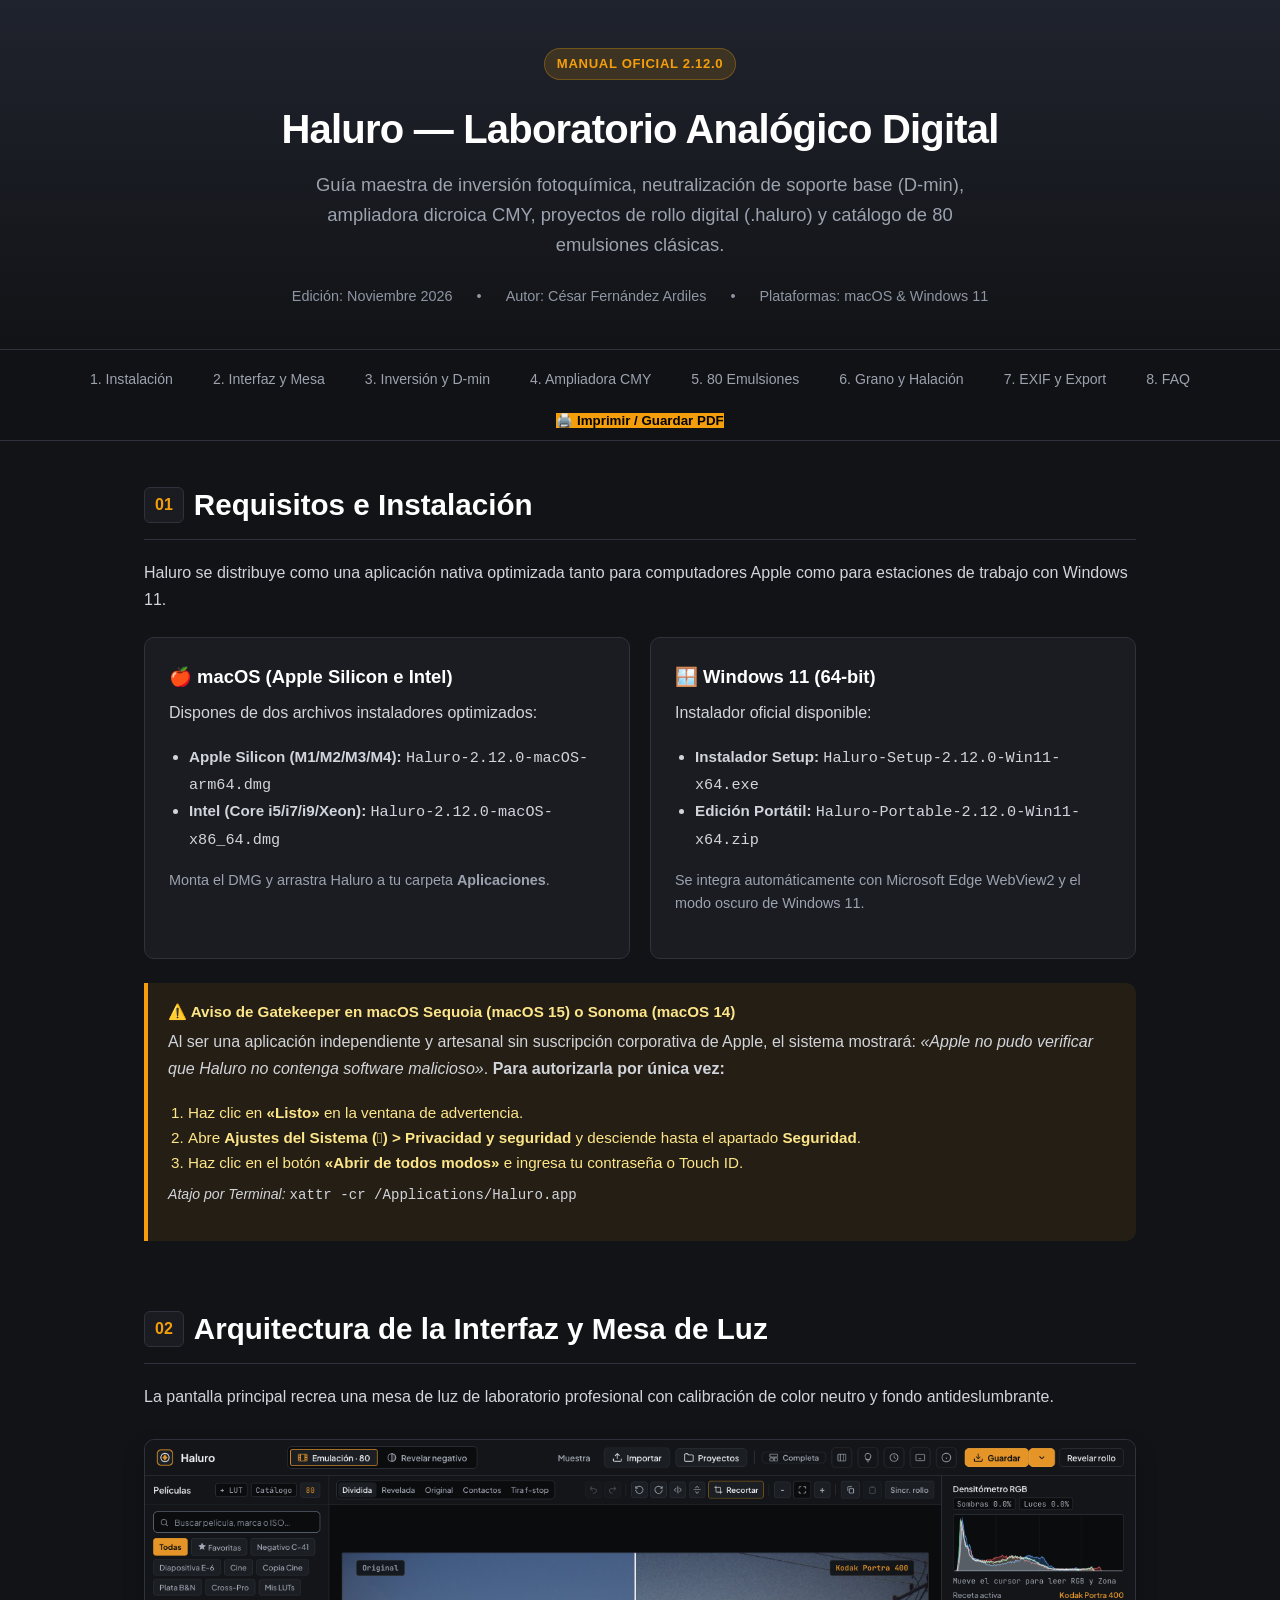
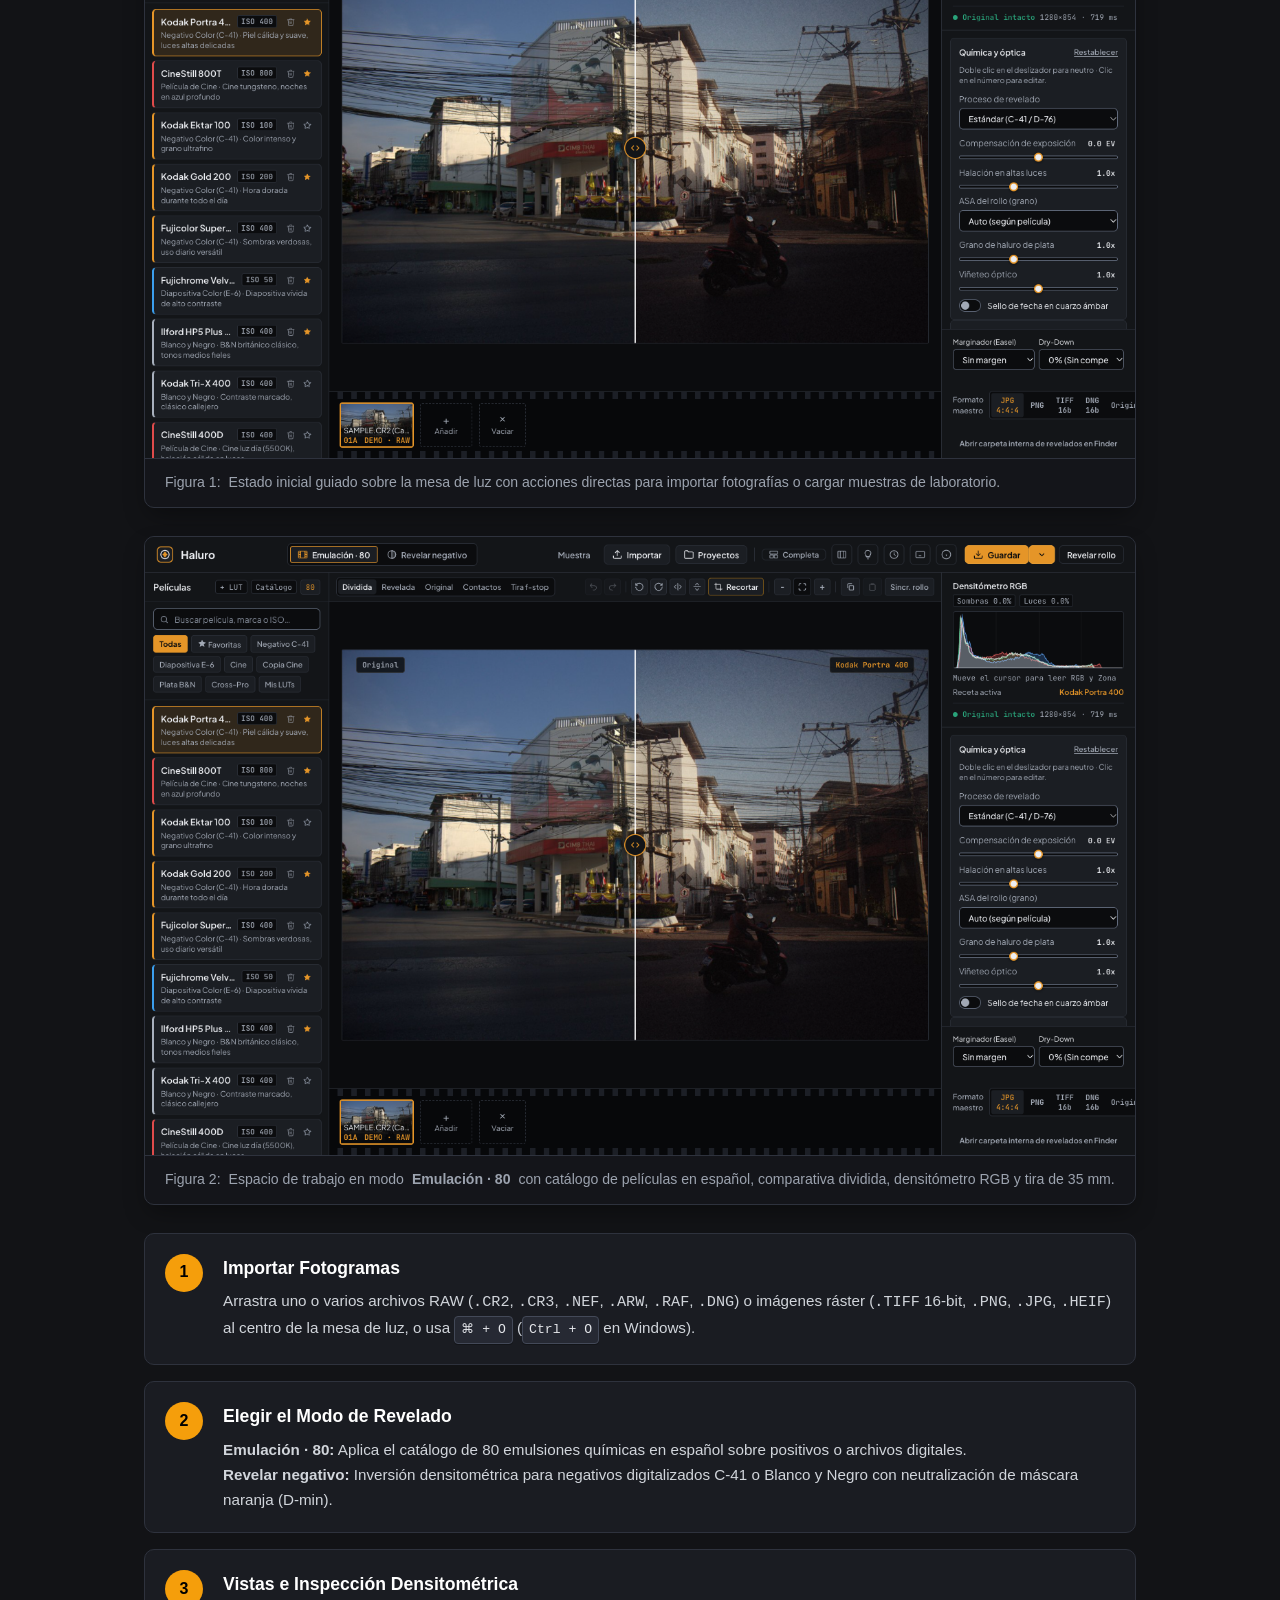
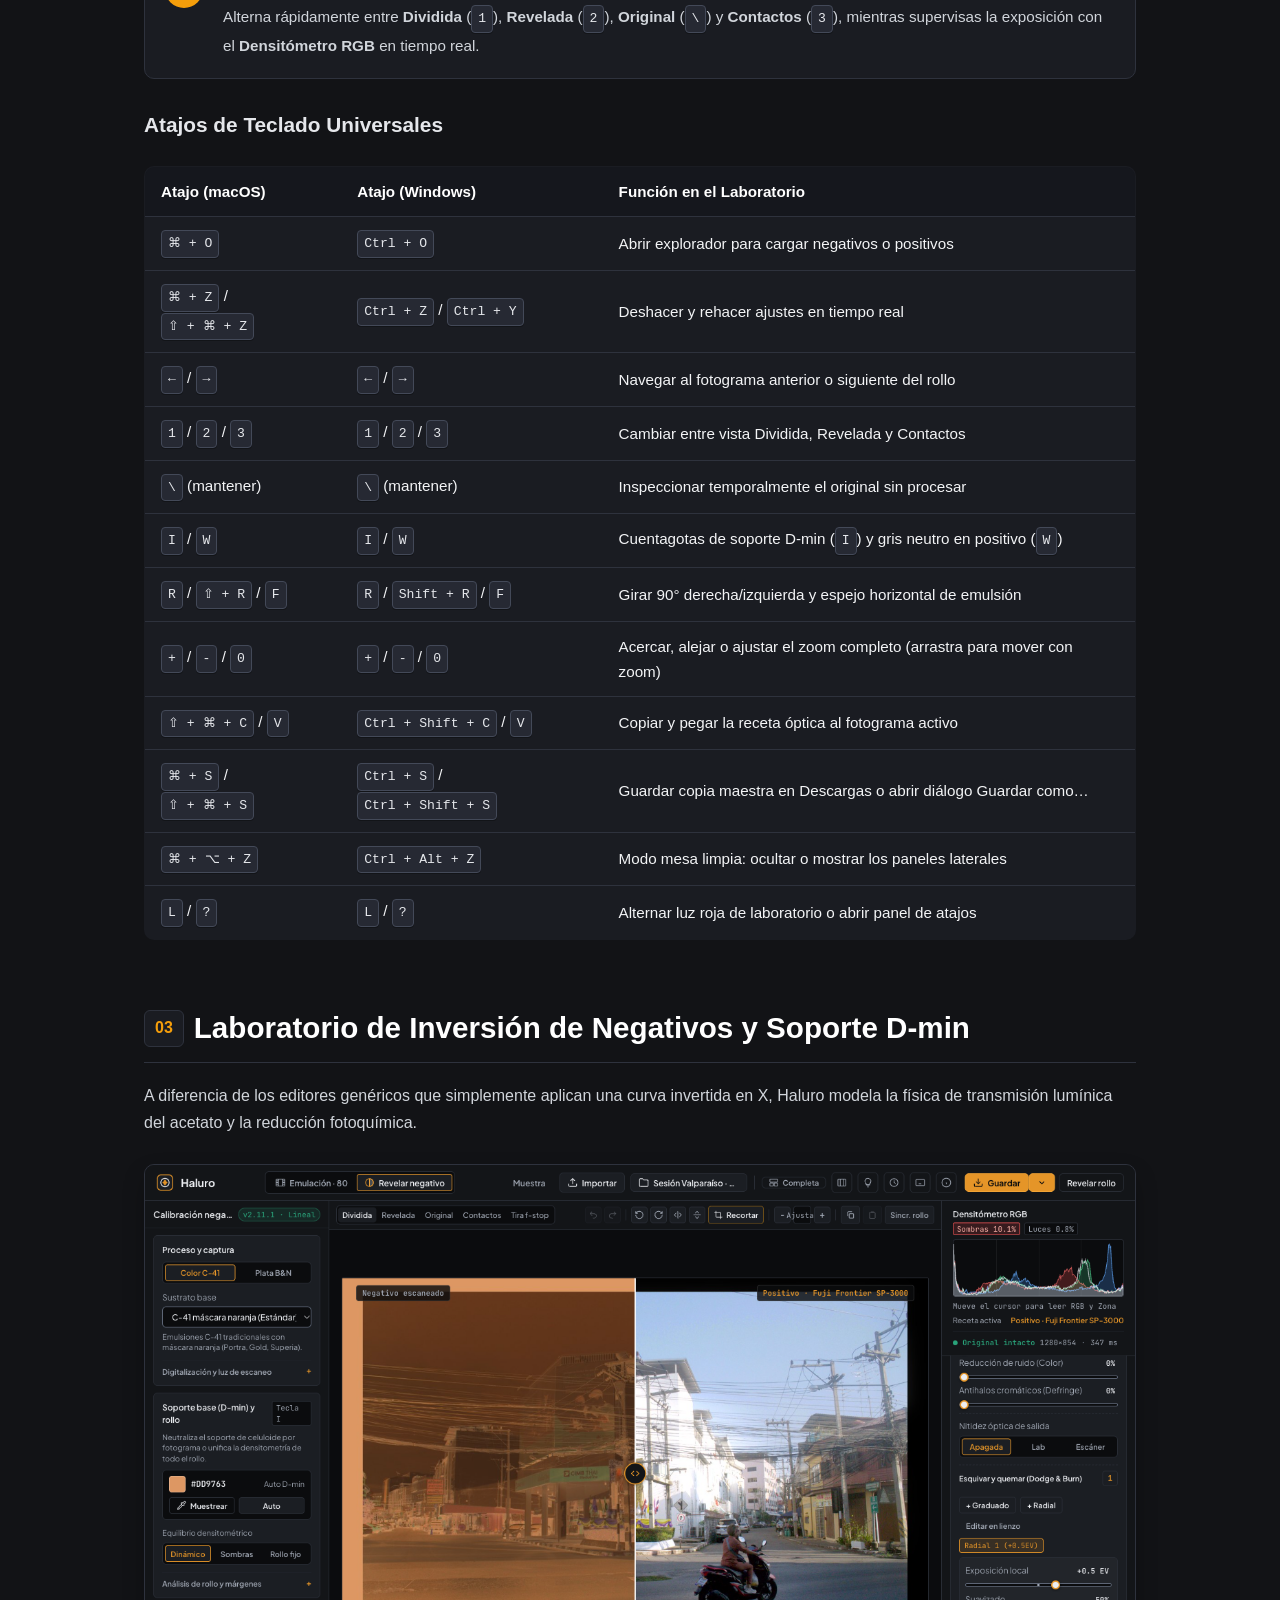
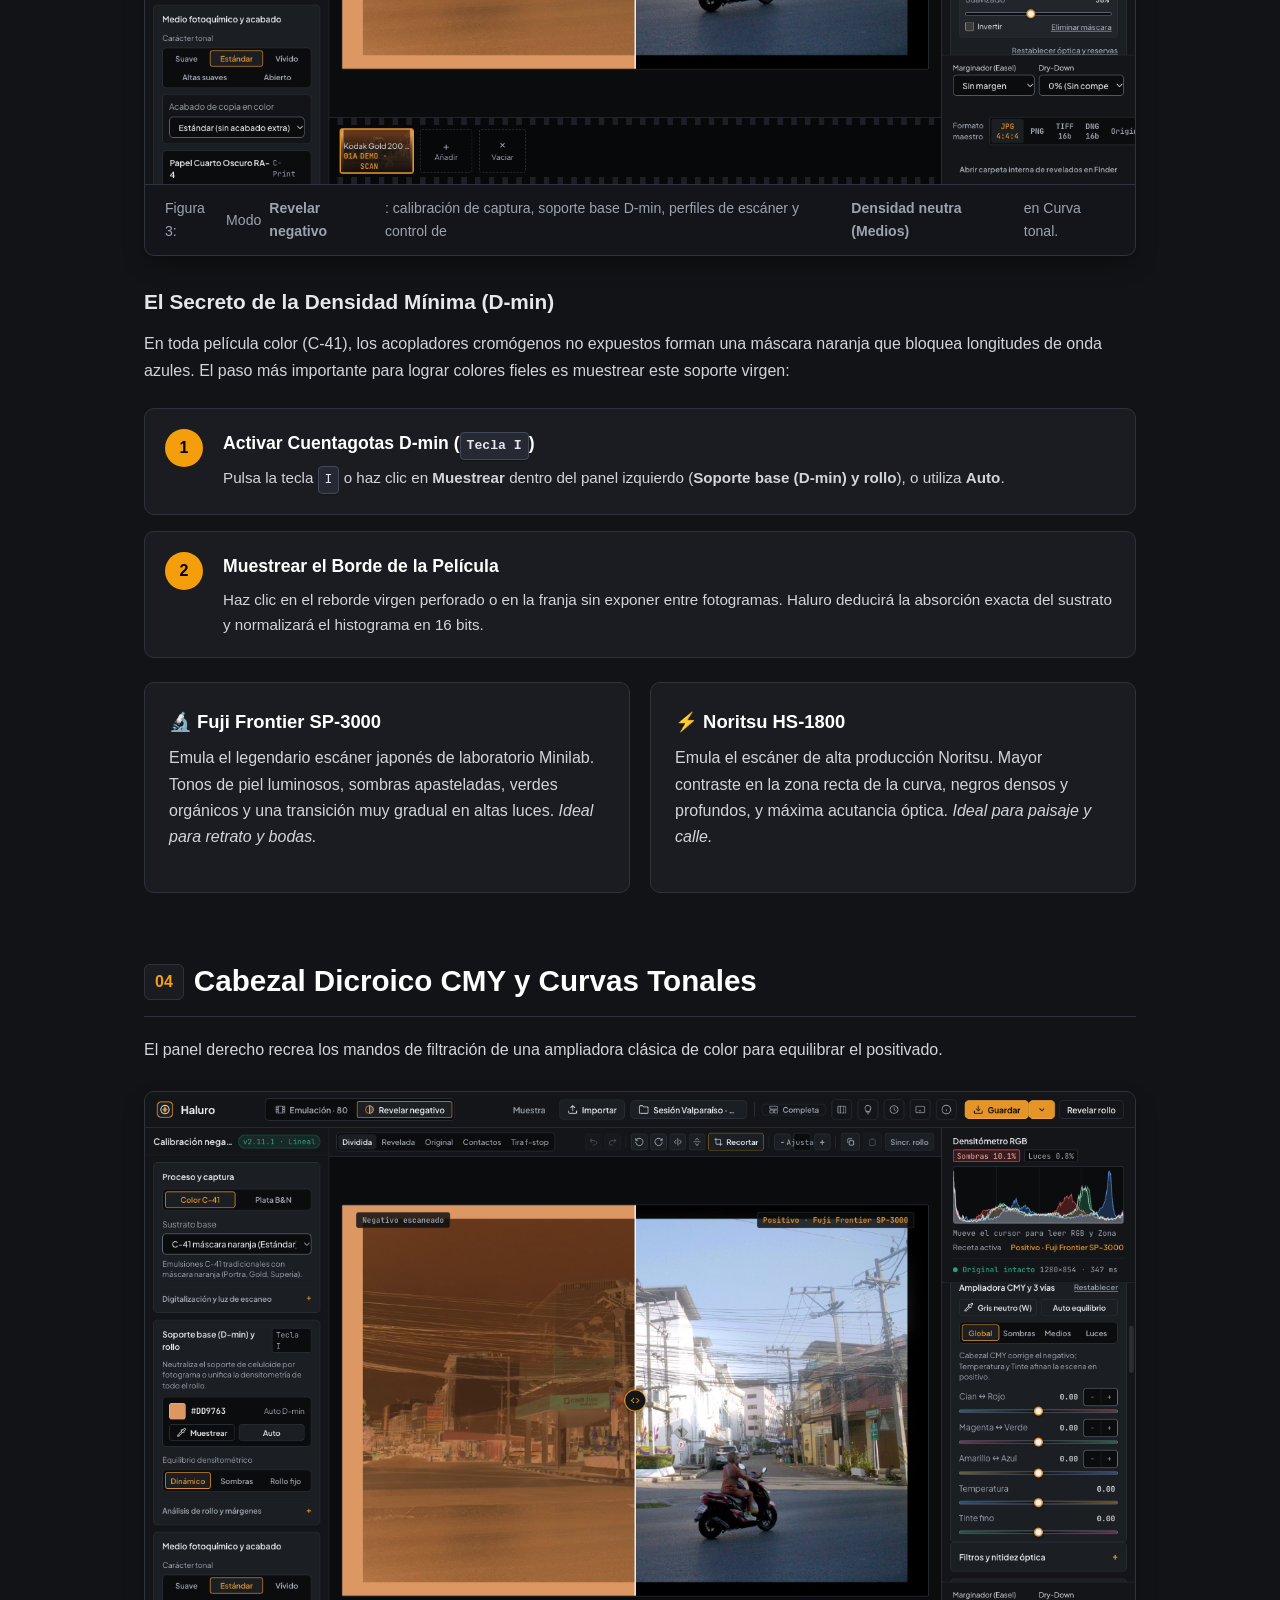
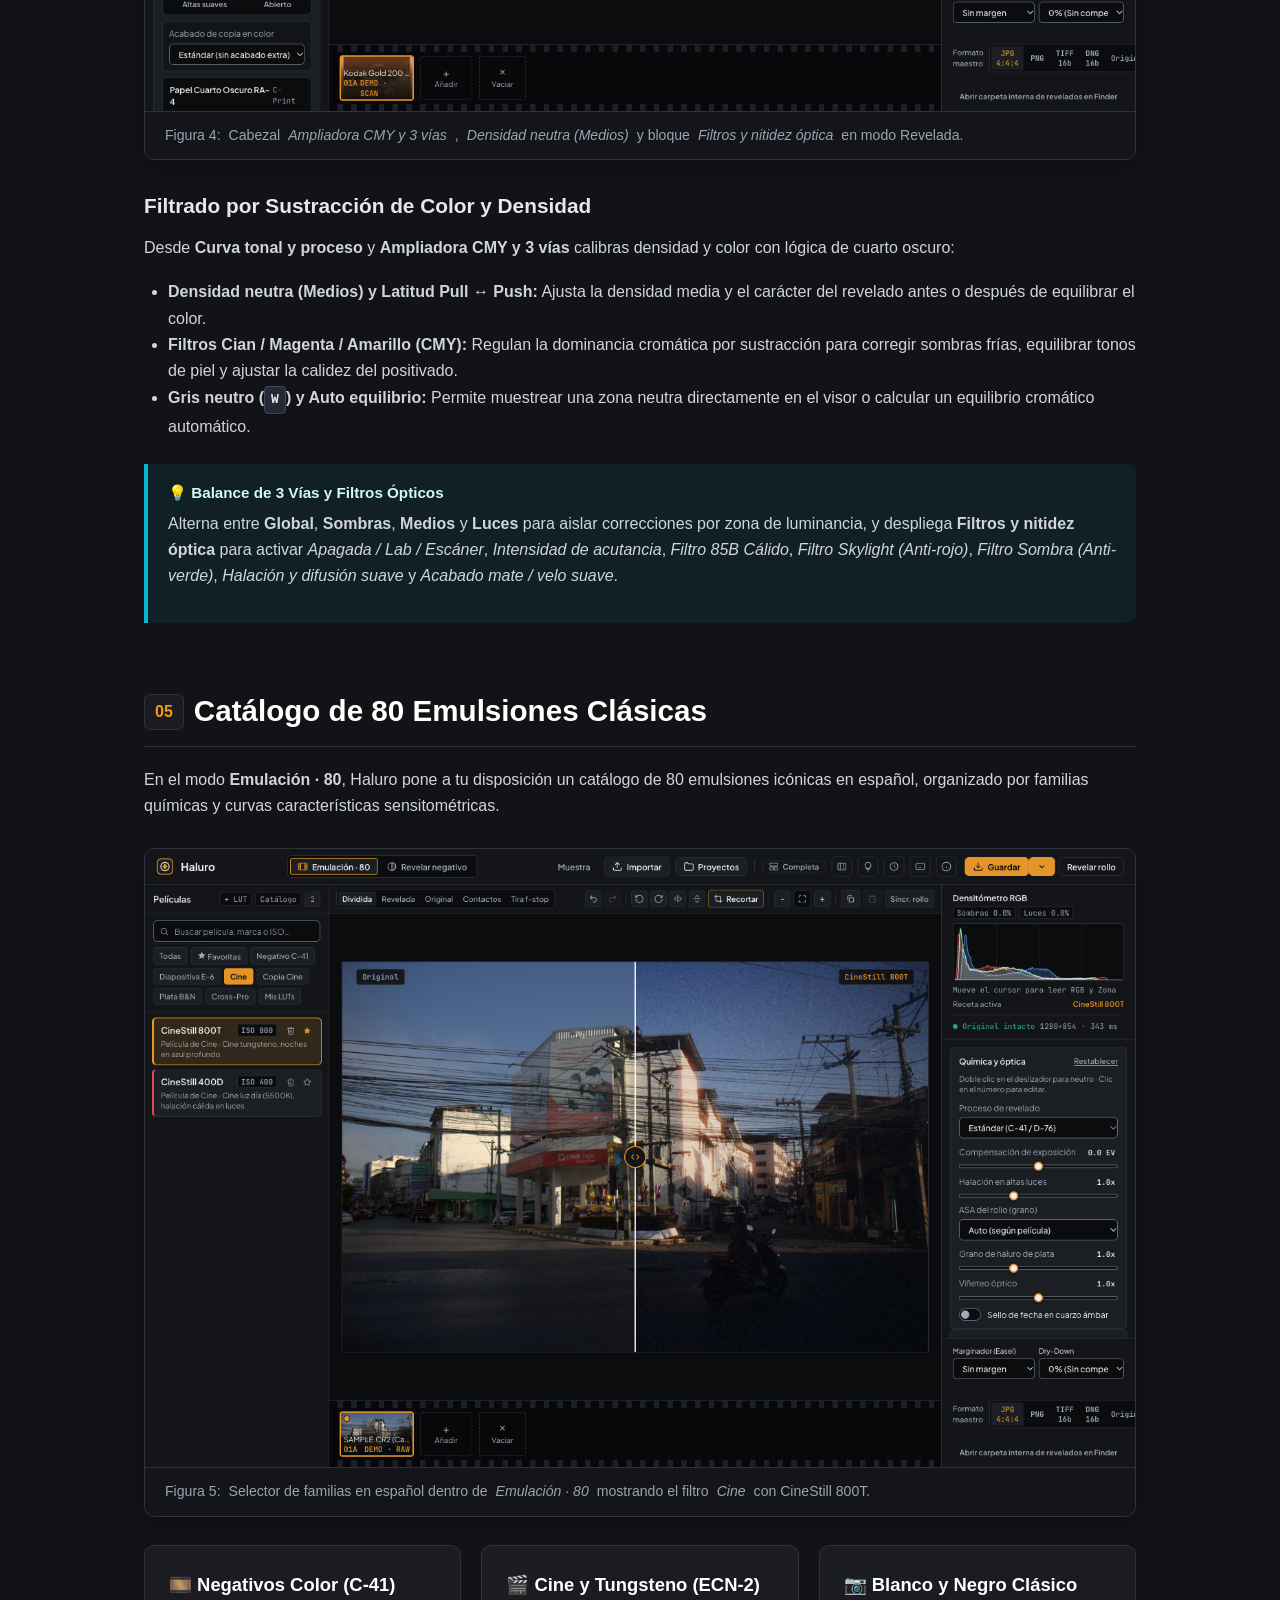
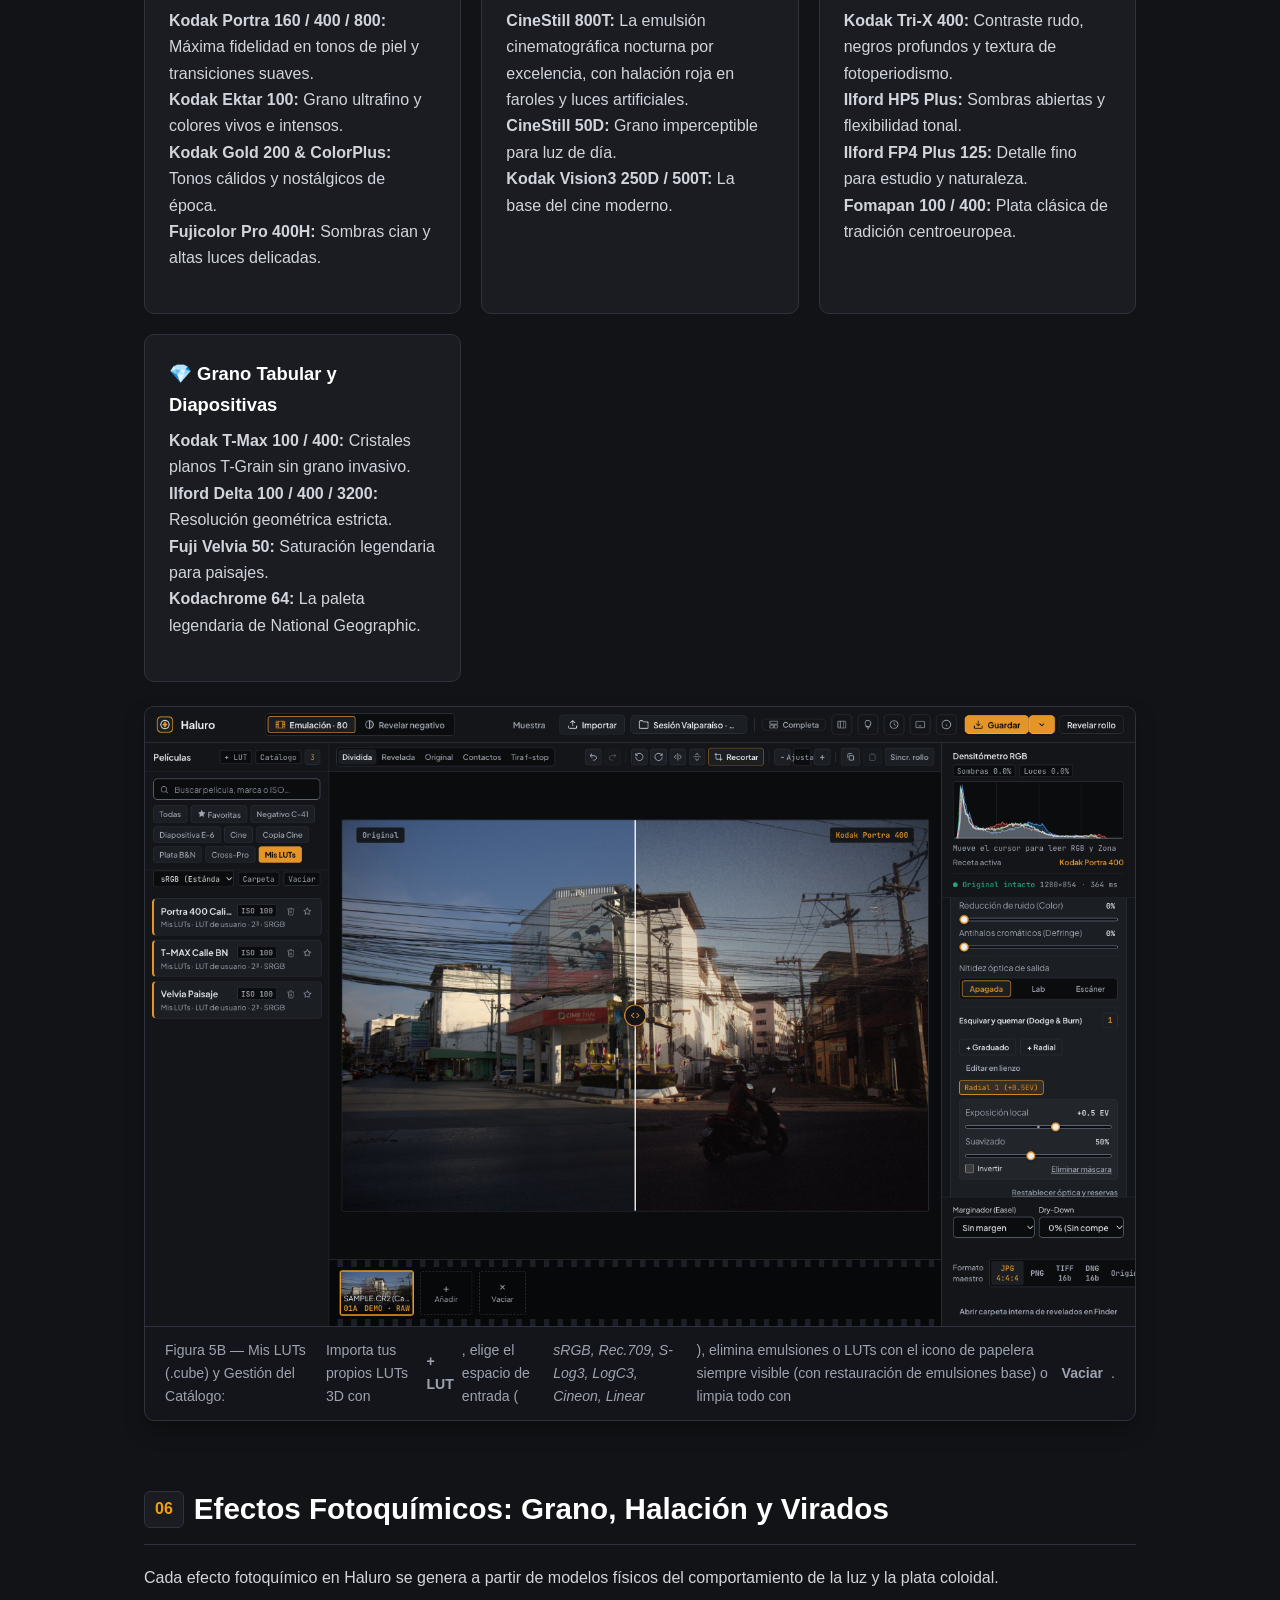
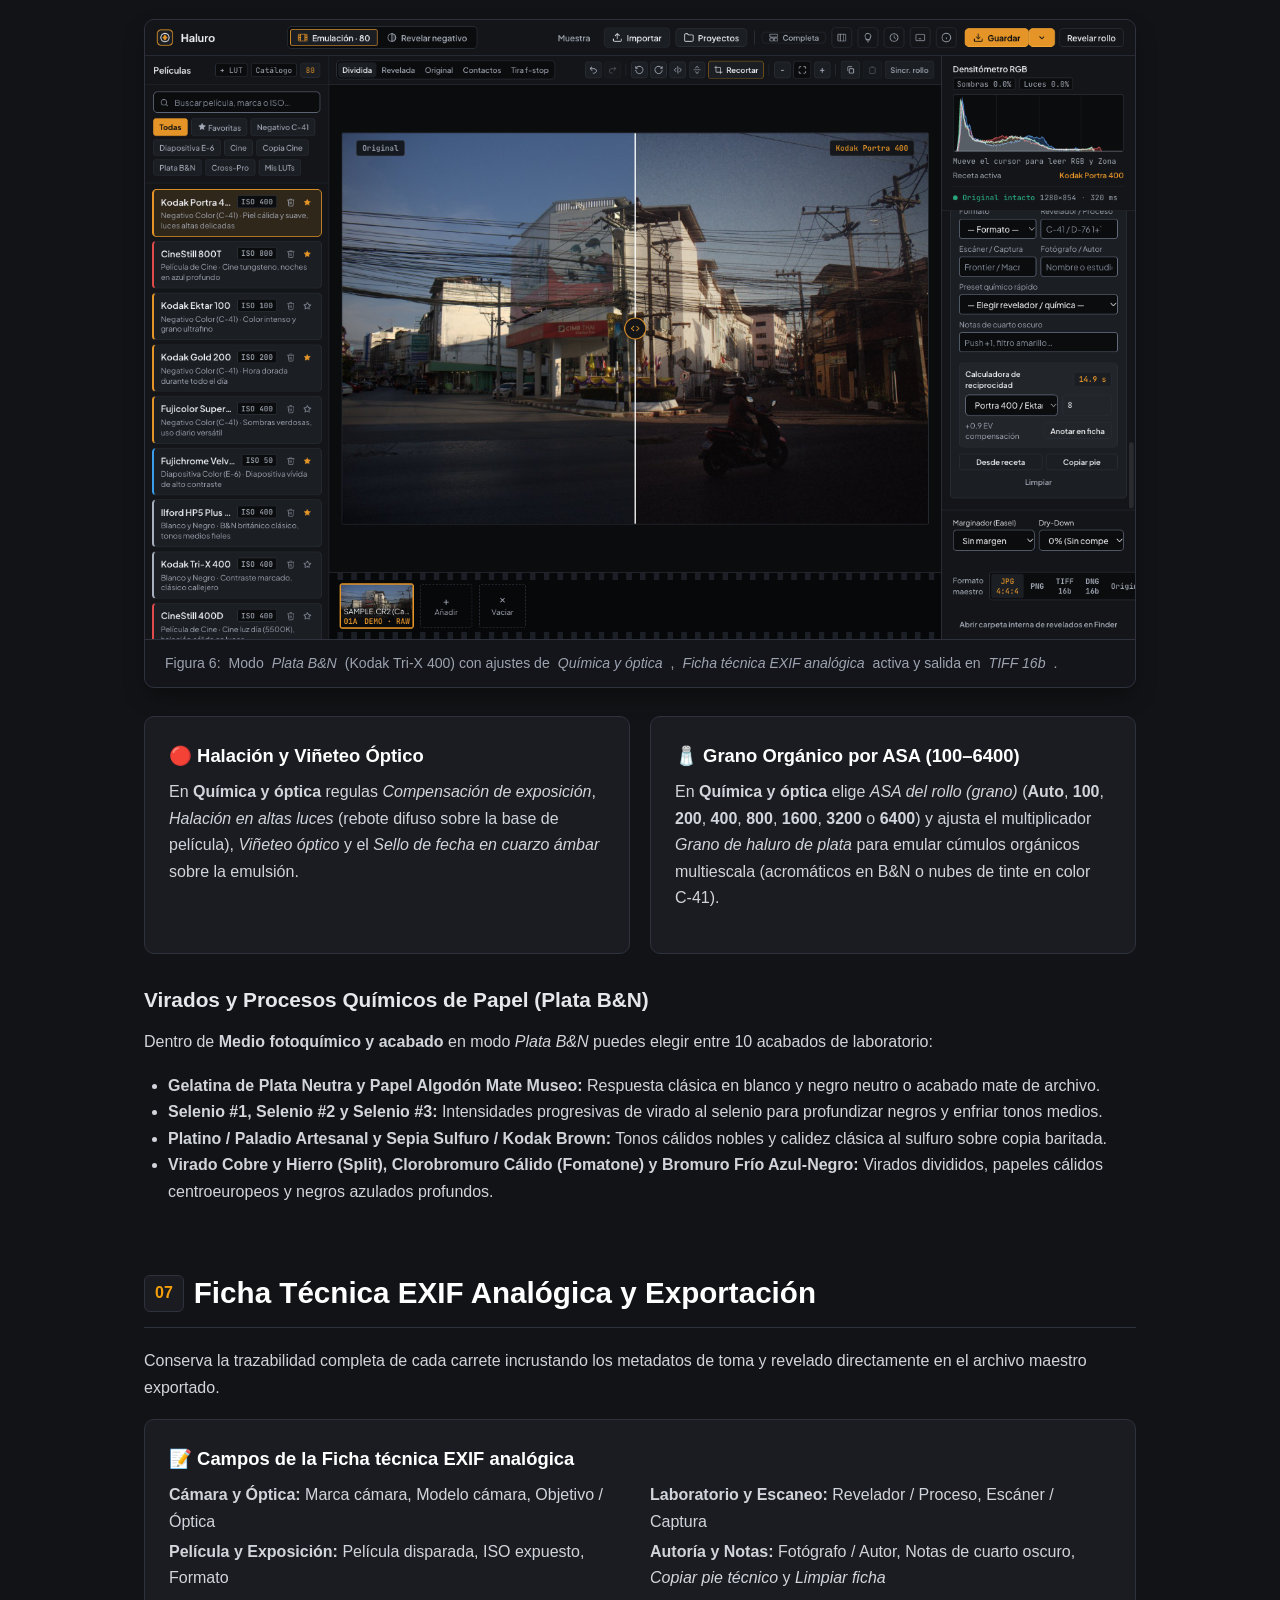
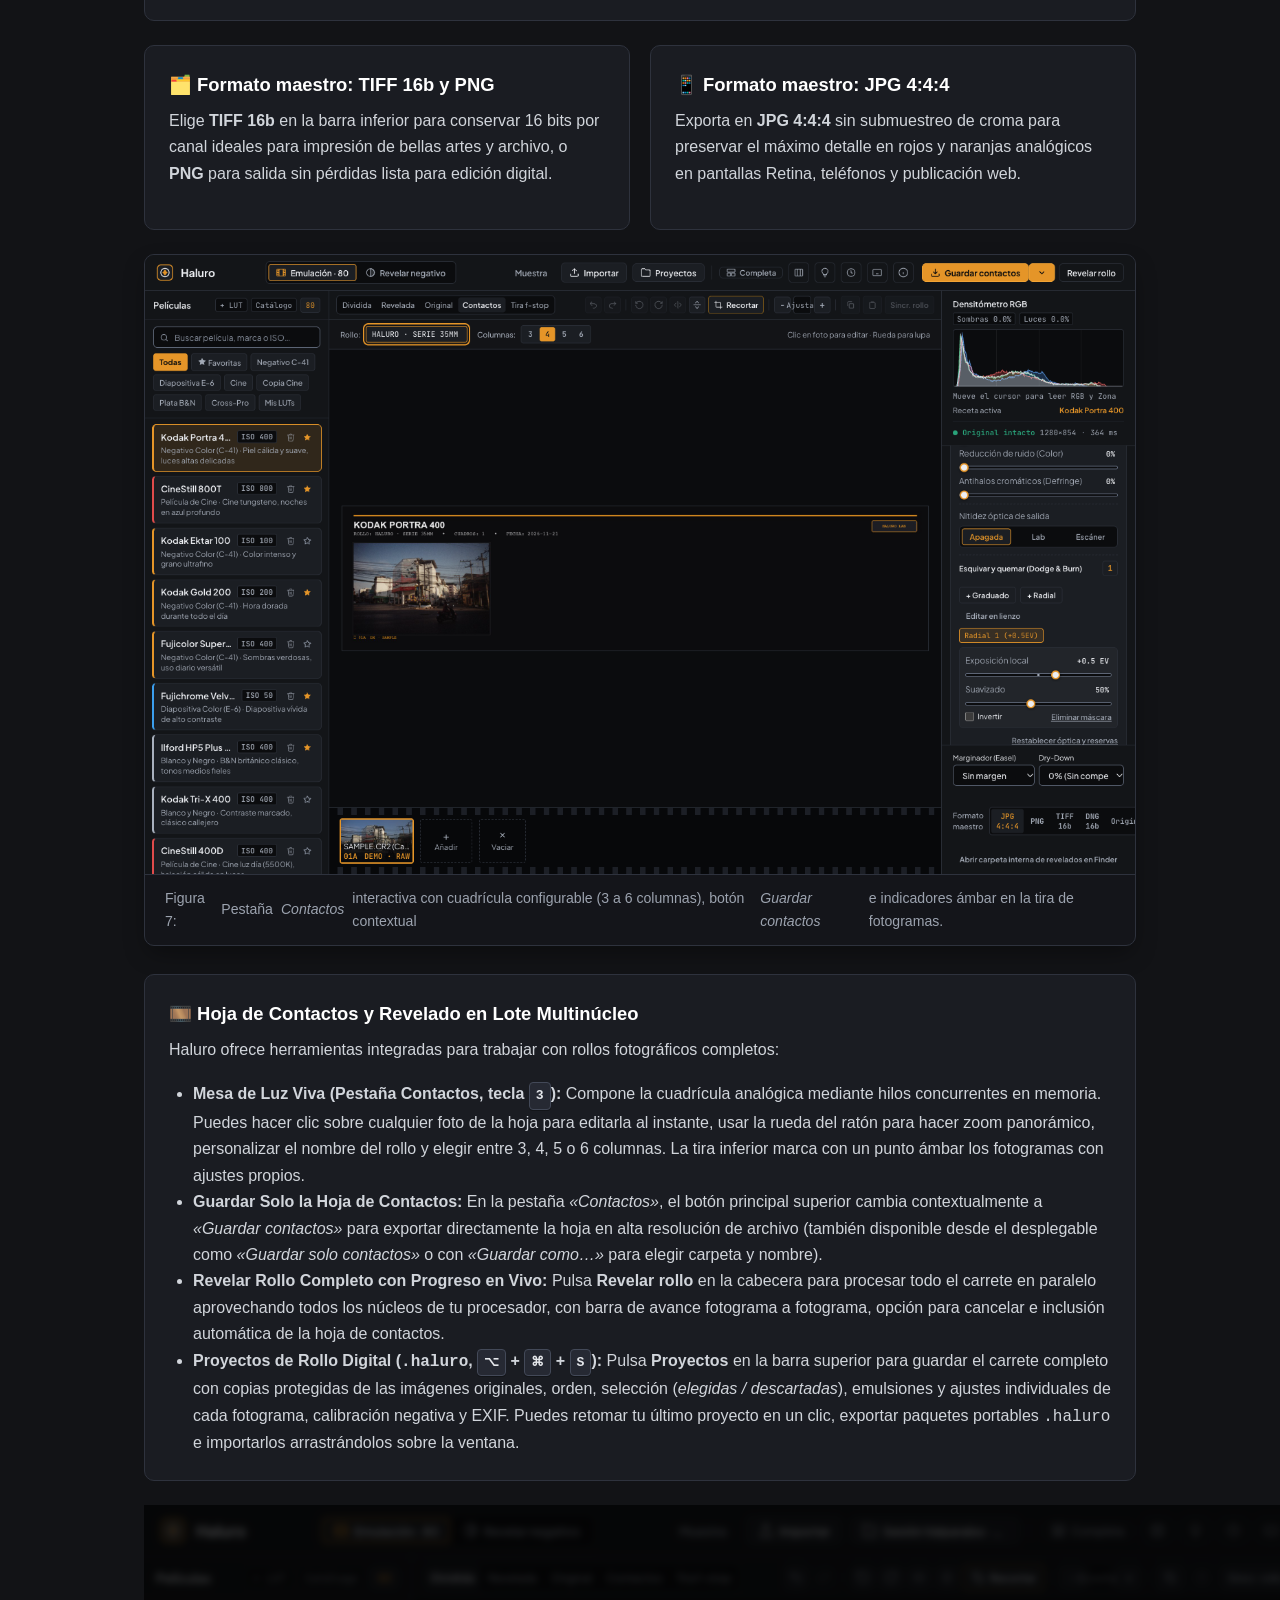
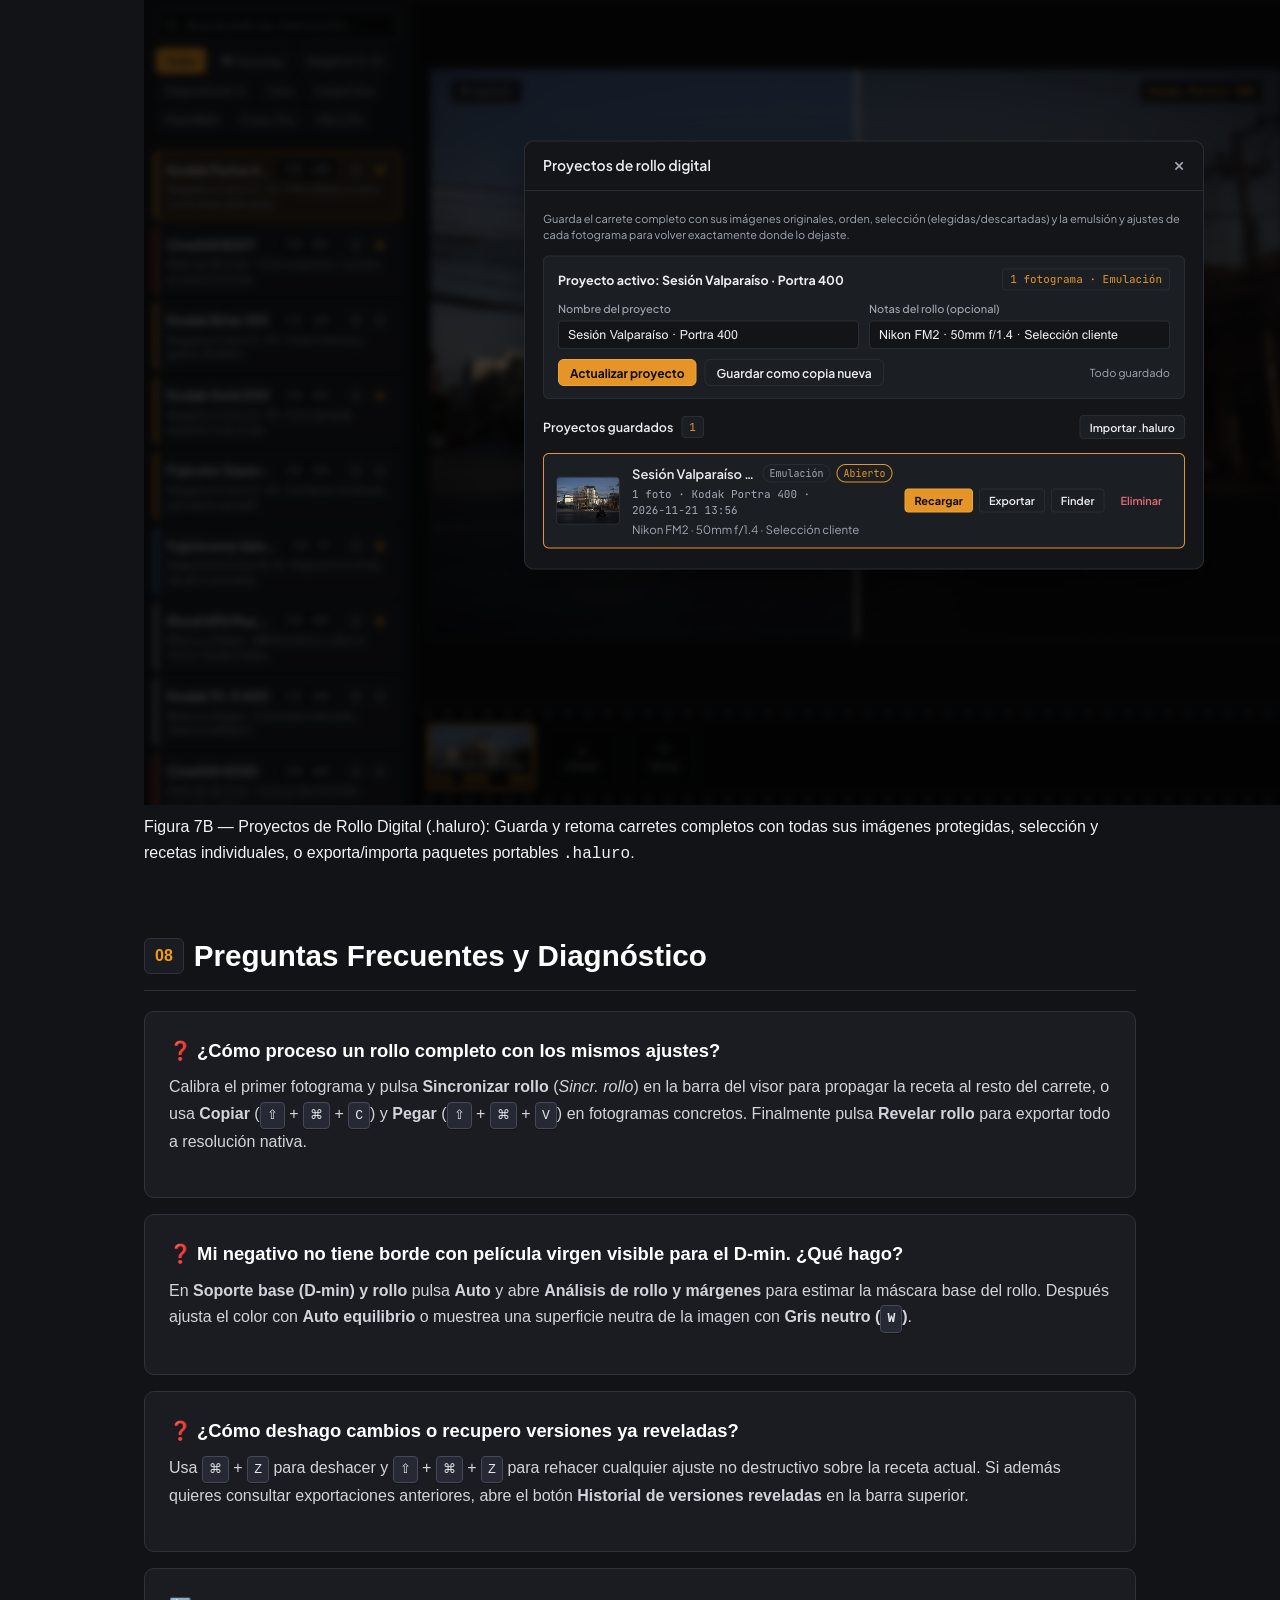
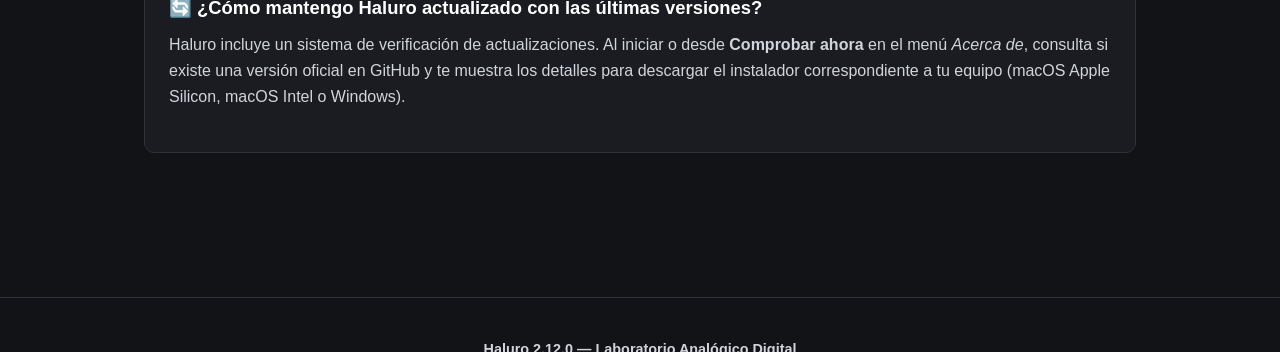
==== commit fc1d8d7a: "docs: update README, MANUAL_DE_USO, and manual.html for v2.12.0" ====
--- a/manual.html
+++ b/manual.html
@@ -417,7 +417,7 @@
 <body>
 
   <header class="hero">
-    <span class="badge-tag">Manual Oficial 2.11.1</span>
+    <span class="badge-tag">Manual Oficial 2.12.0</span>
     <h1 class="hero-title">Haluro — Laboratorio Analógico Digital</h1>
     <p class="hero-sub">Guía maestra de inversión fotoquímica, neutralización de soporte base (D-min), ampliadora dicroica CMY, proyectos de rollo digital (.haluro) y catálogo de 80 emulsiones clásicas.</p>
     <div class="meta-bar">
@@ -453,8 +453,8 @@
           <div class="card-title">🍎 macOS (Apple Silicon e Intel)</div>
           <p>Dispones de dos archivos instaladores optimizados:</p>
           <ul style="padding-left: 1.25rem; margin-bottom: 1rem; color: #d1d5db; font-size: 0.95rem;">
-            <li><strong>Apple Silicon (M1/M2/M3/M4):</strong> <code>Haluro-2.11.1-macOS-arm64.dmg</code></li>
-            <li><strong>Intel (Core i5/i7/i9/Xeon):</strong> <code>Haluro-2.11.1-macOS-x86_64.dmg</code></li>
+            <li><strong>Apple Silicon (M1/M2/M3/M4):</strong> <code>Haluro-2.12.0-macOS-arm64.dmg</code></li>
+            <li><strong>Intel (Core i5/i7/i9/Xeon):</strong> <code>Haluro-2.12.0-macOS-x86_64.dmg</code></li>
           </ul>
           <p style="font-size: 0.9rem; color: var(--text-muted);">Monta el DMG y arrastra Haluro a tu carpeta <strong>Aplicaciones</strong>.</p>
         </div>
@@ -463,8 +463,8 @@
           <div class="card-title">🪟 Windows 11 (64-bit)</div>
           <p>Instalador oficial disponible:</p>
           <ul style="padding-left: 1.25rem; margin-bottom: 1rem; color: #d1d5db; font-size: 0.95rem;">
-            <li><strong>Instalador Setup:</strong> <code>Haluro-Setup-2.11.1-Win11-x64.exe</code></li>
-            <li><strong>Edición Portátil:</strong> <code>Haluro-Portable-2.11.1-Win11-x64.zip</code></li>
+            <li><strong>Instalador Setup:</strong> <code>Haluro-Setup-2.12.0-Win11-x64.exe</code></li>
+            <li><strong>Edición Portátil:</strong> <code>Haluro-Portable-2.12.0-Win11-x64.zip</code></li>
           </ul>
           <p style="font-size: 0.9rem; color: var(--text-muted);">Se integra automáticamente con Microsoft Edge WebView2 y el modo oscuro de Windows 11.</p>
         </div>
@@ -843,7 +843,7 @@
   </div>
 
   <footer>
-    <p><strong>Haluro 2.11.1 — Laboratorio Analógico Digital</strong></p>
+    <p><strong>Haluro 2.12.0 — Laboratorio Analógico Digital</strong></p>
     <p style="margin-top: 0.25rem;">Desarrollado para fotógrafos que aprecian la ciencia y el alma de la fotografía química.</p>
   </footer>
 
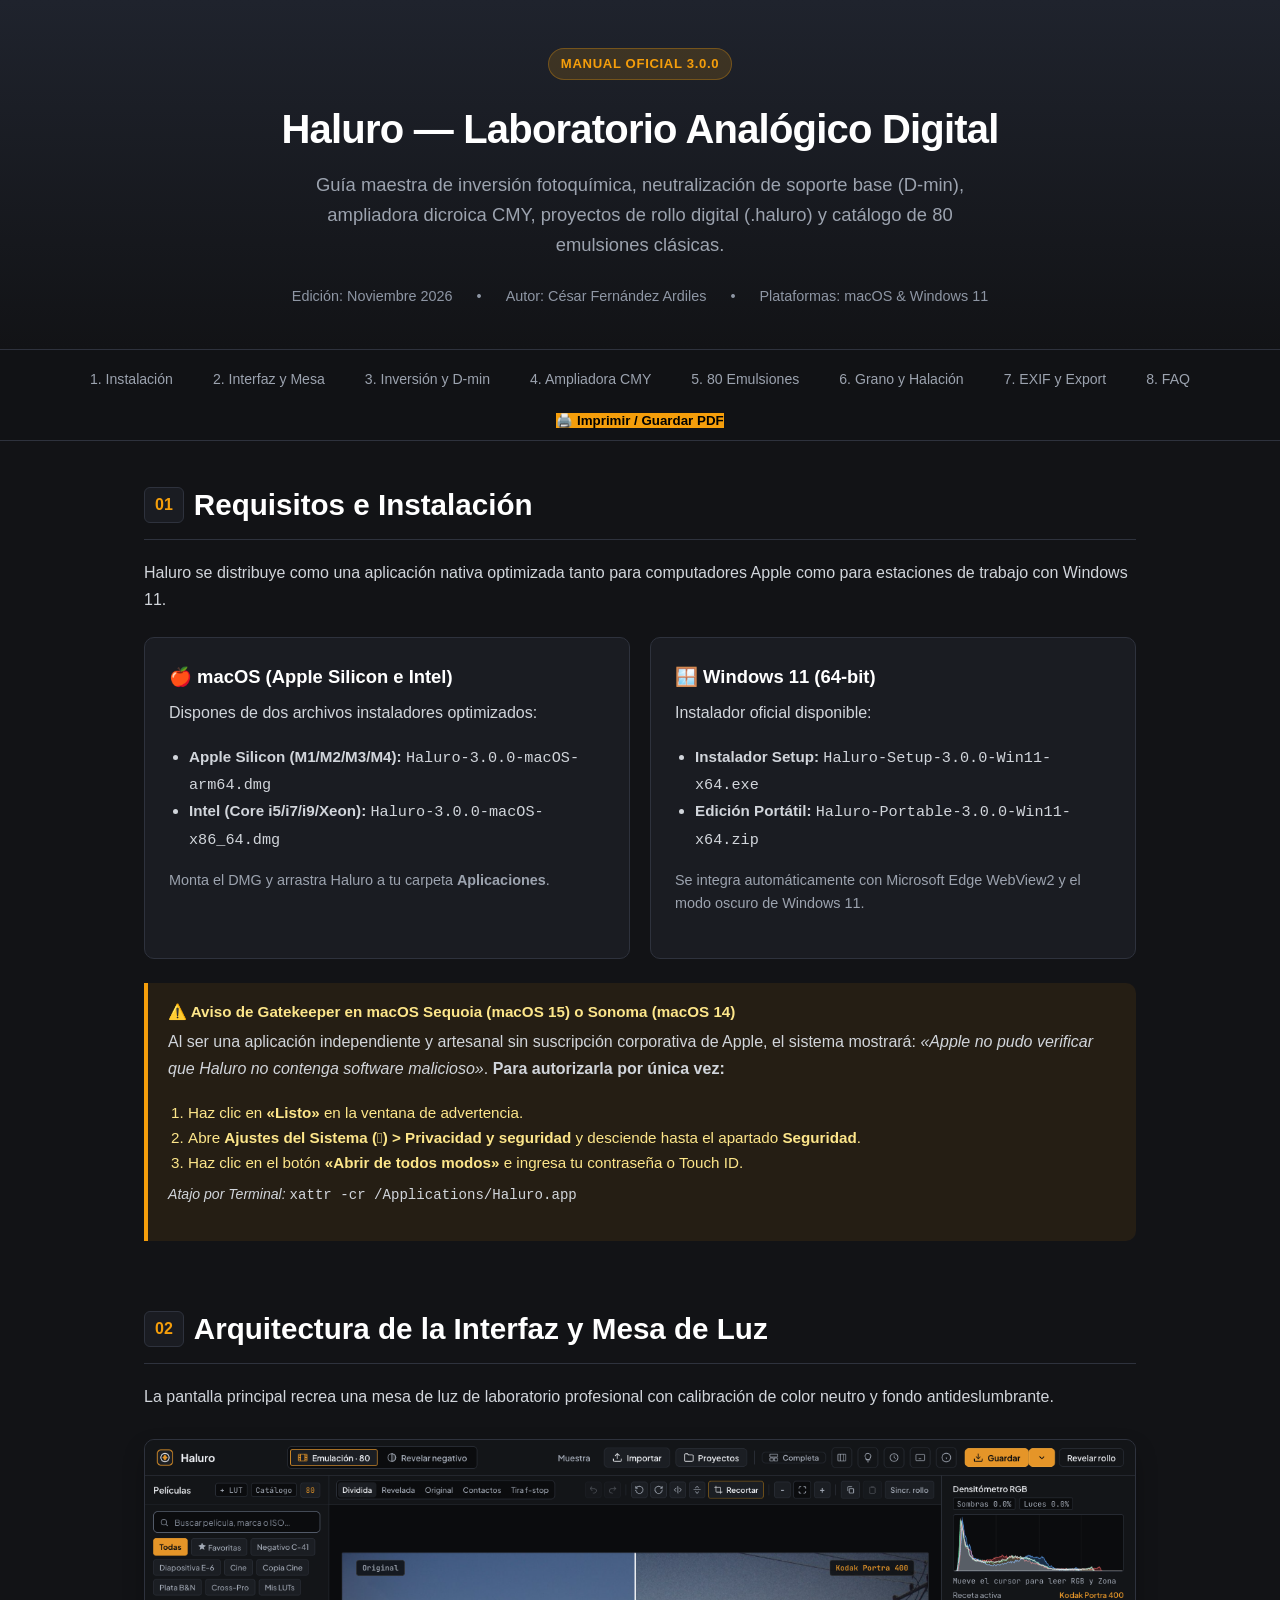
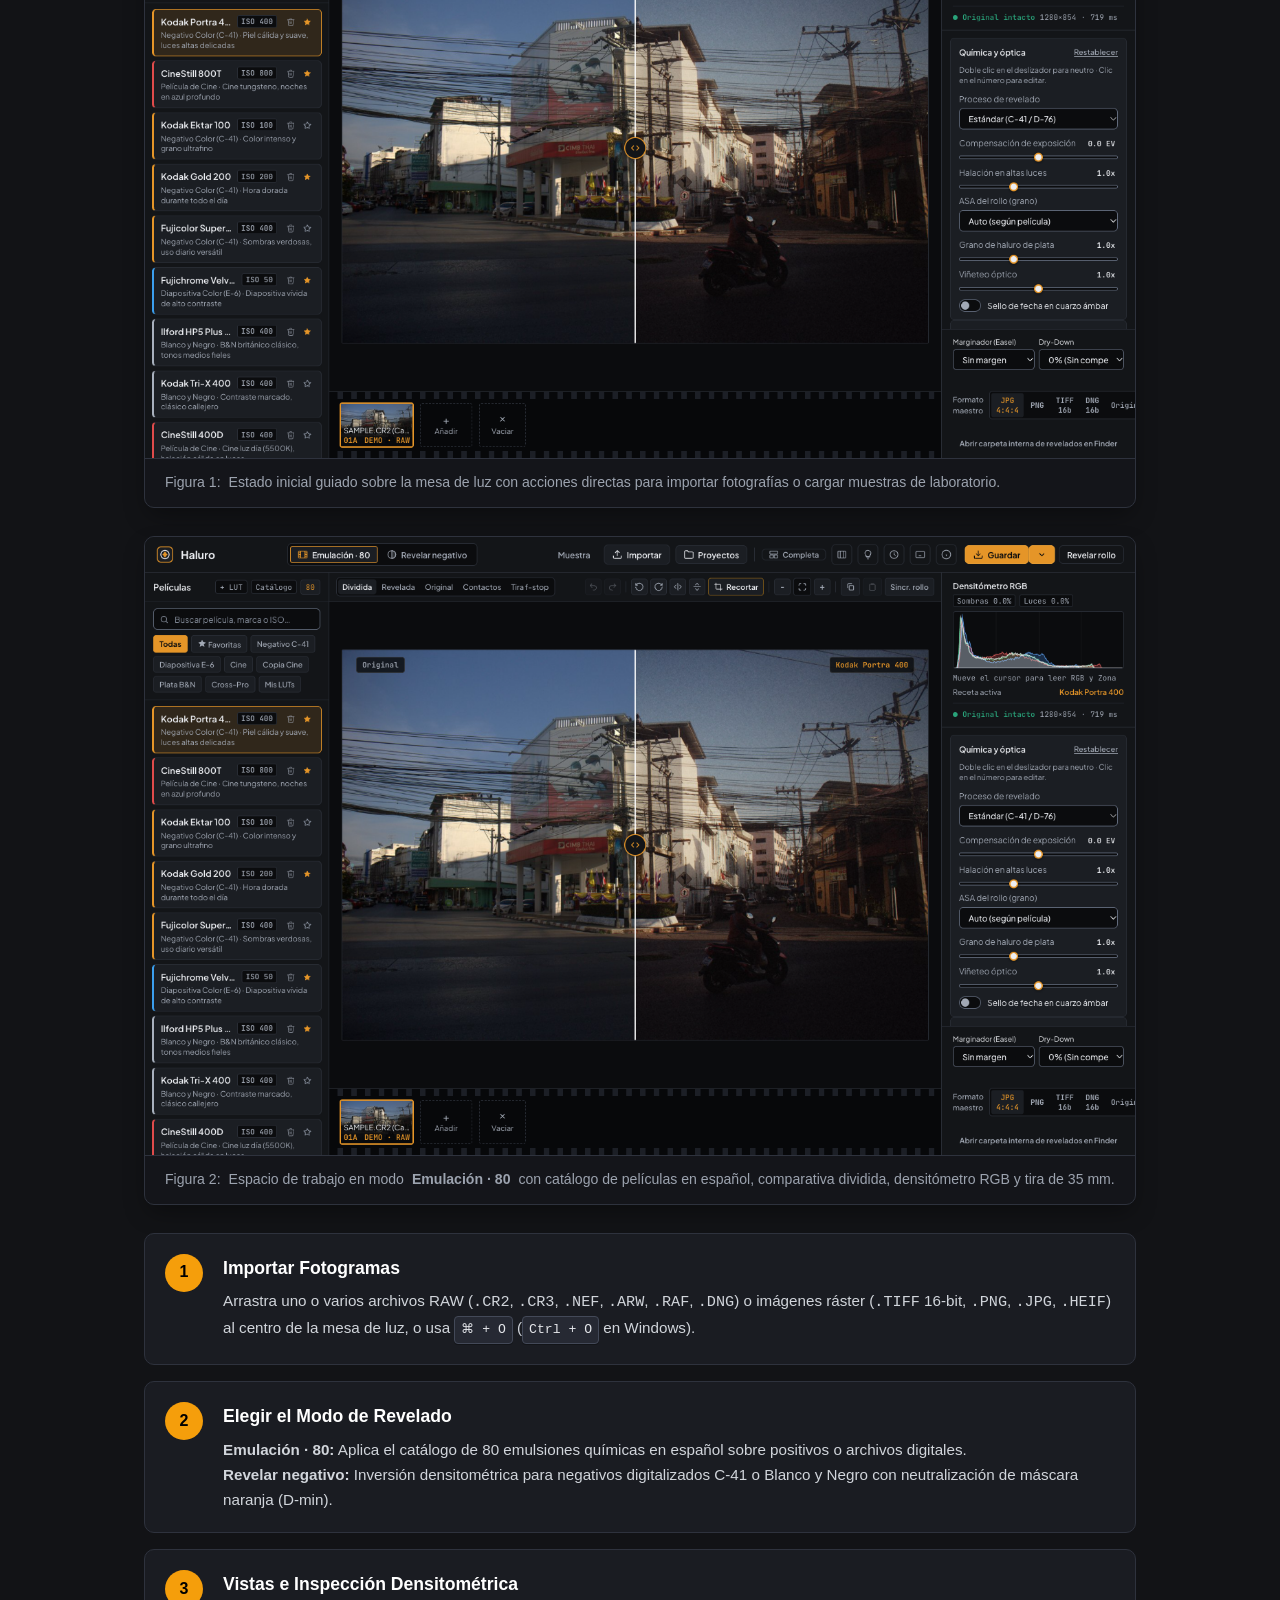
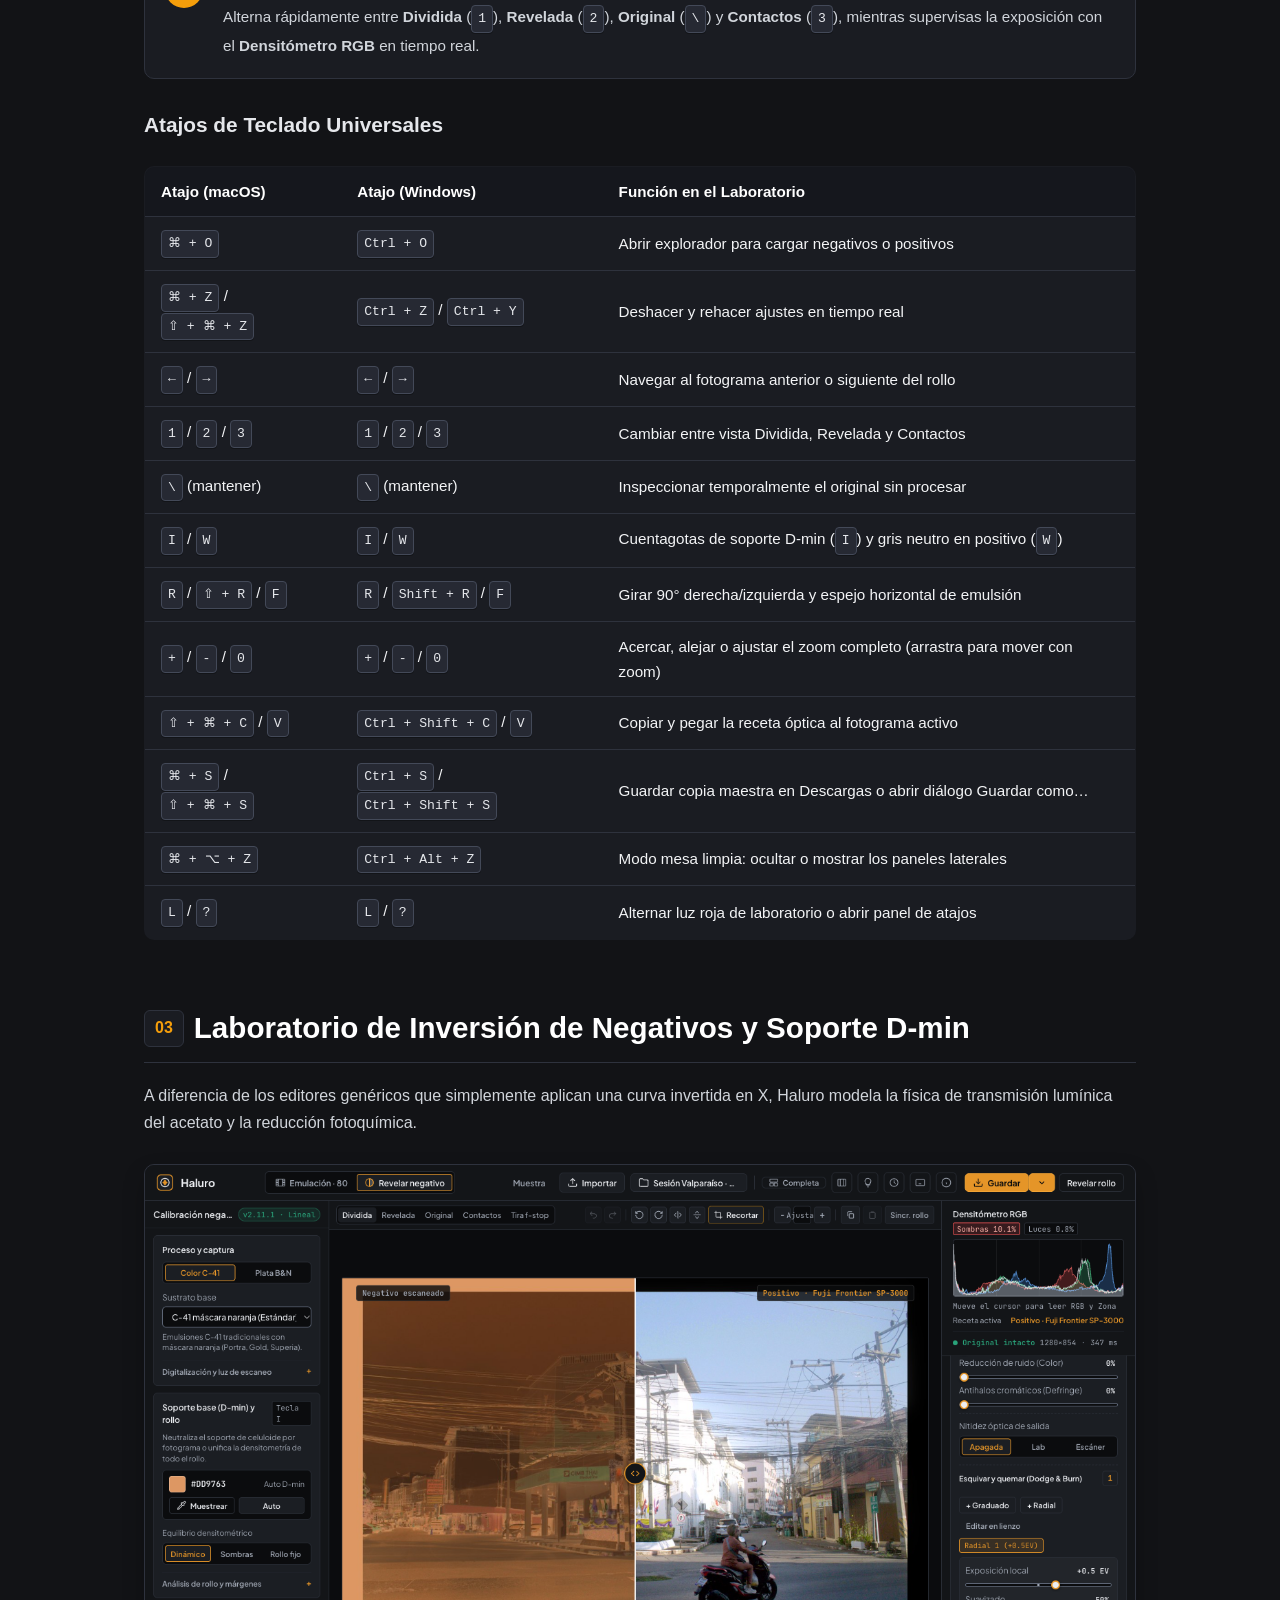
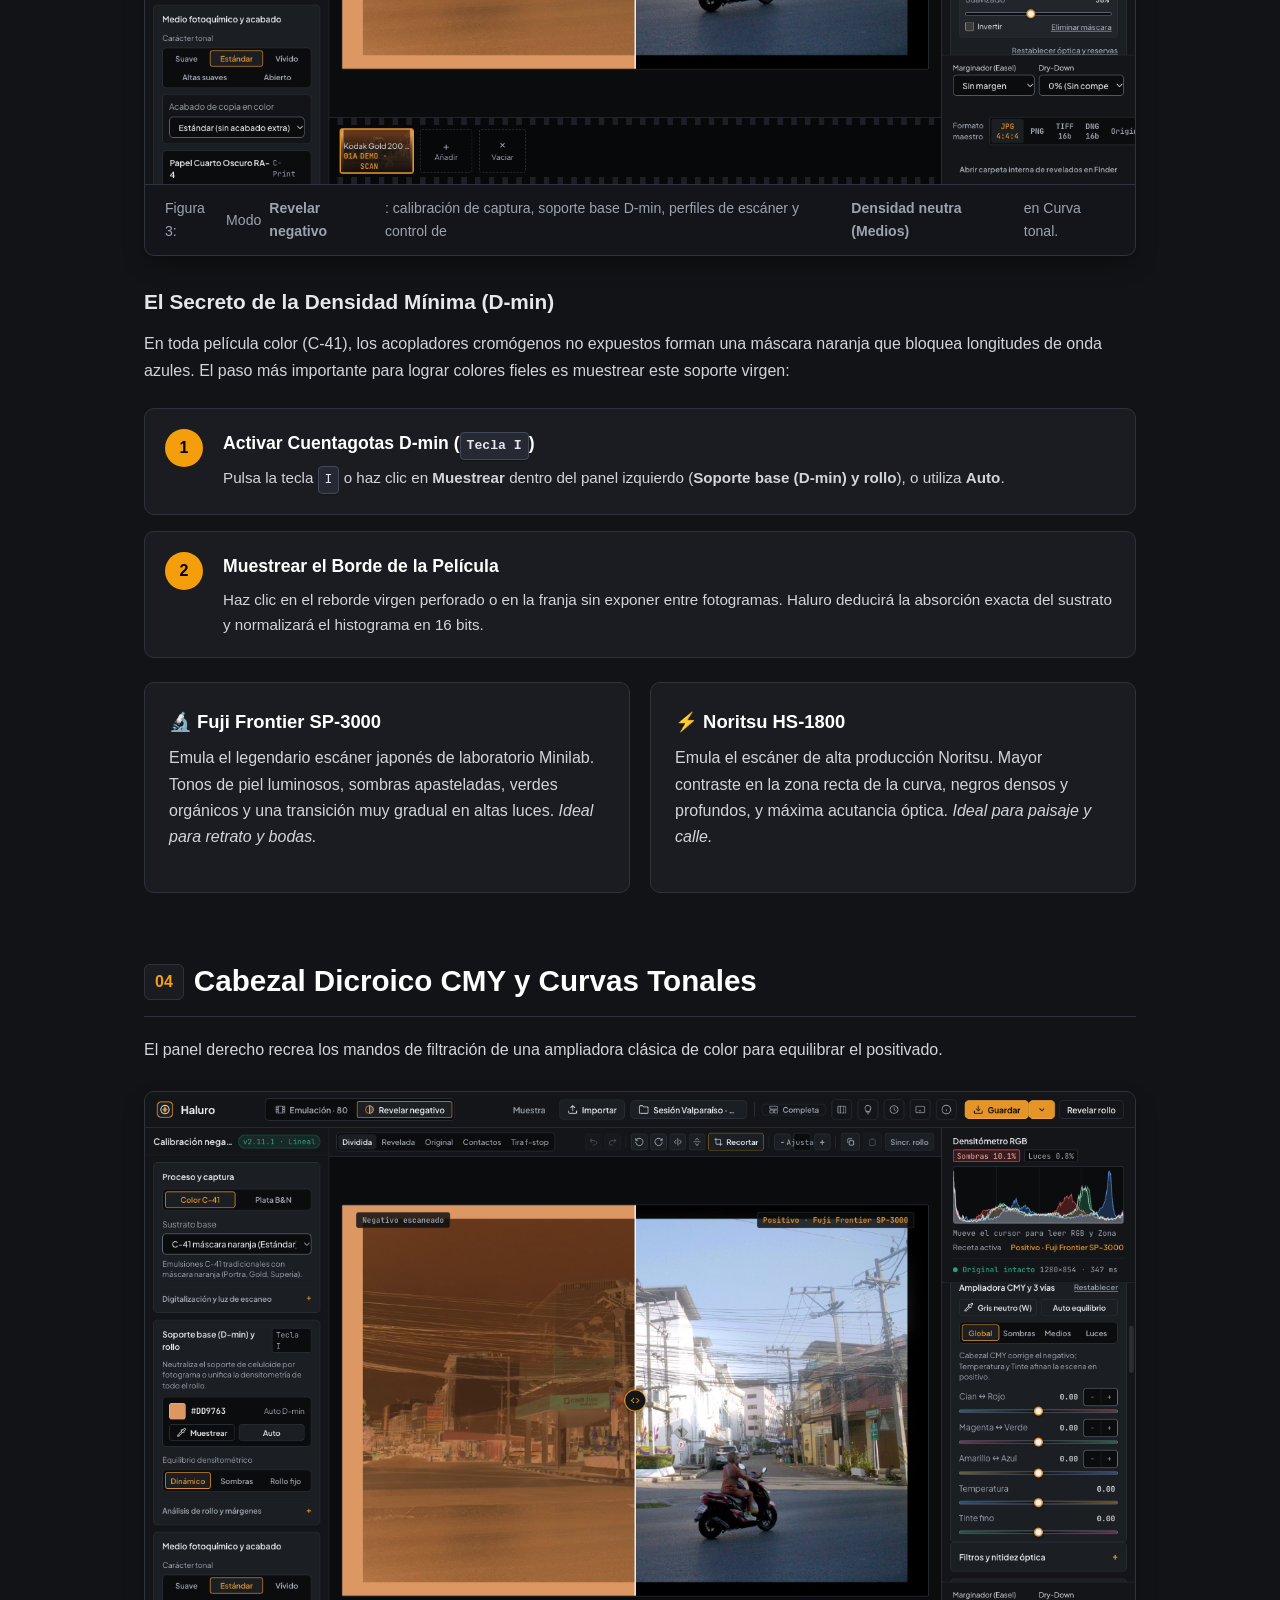
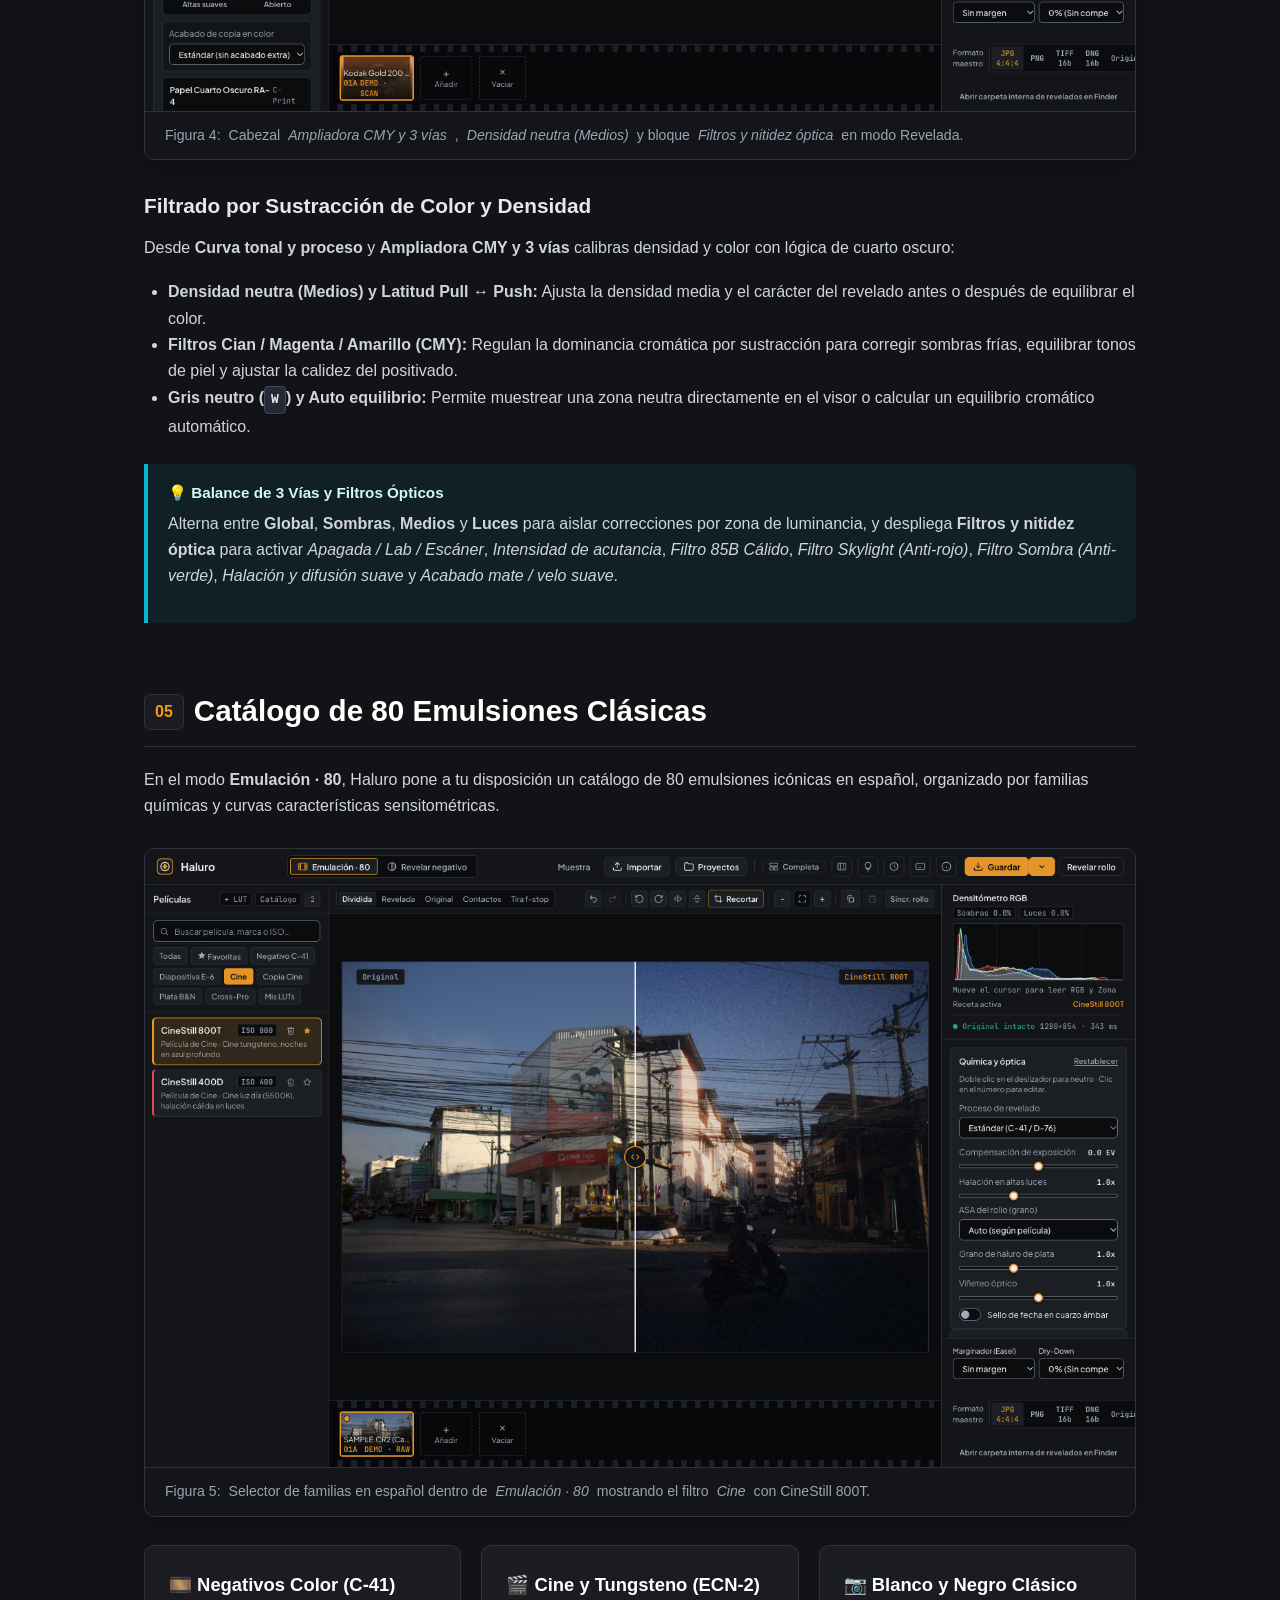
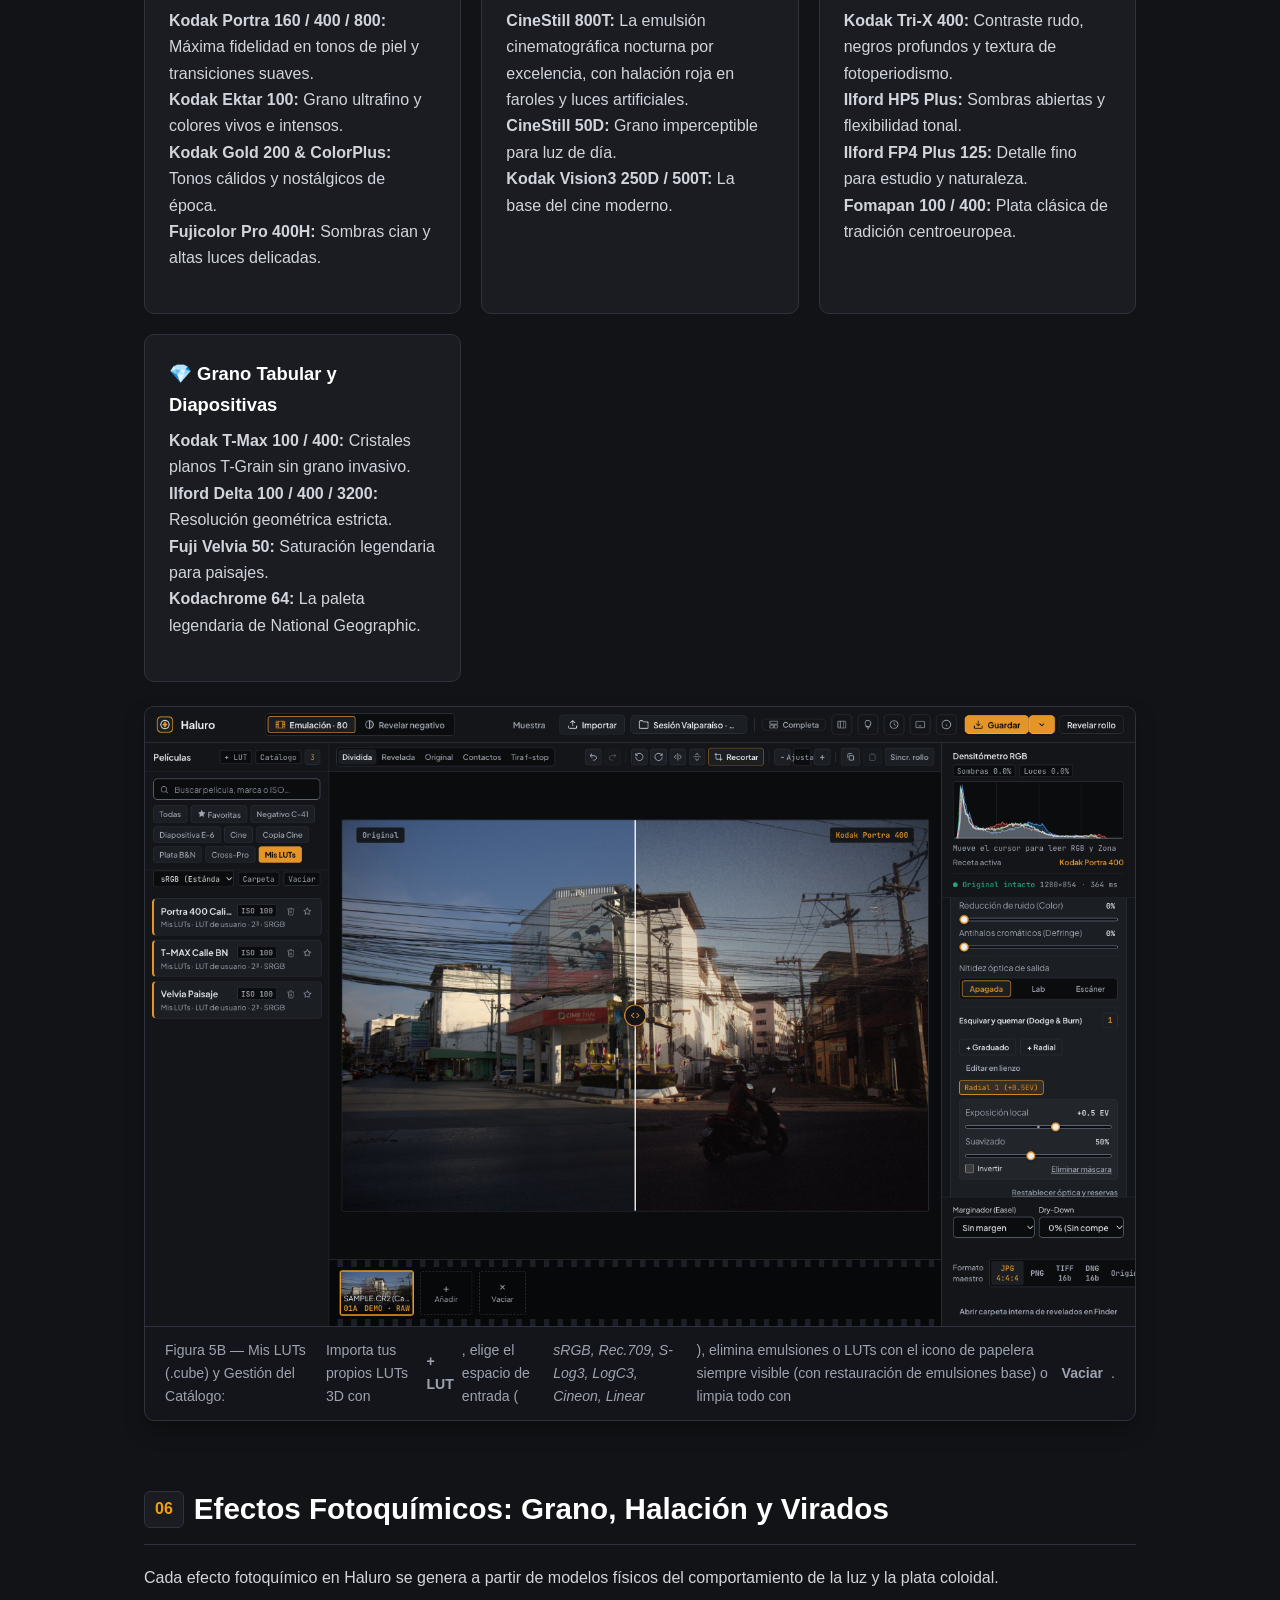
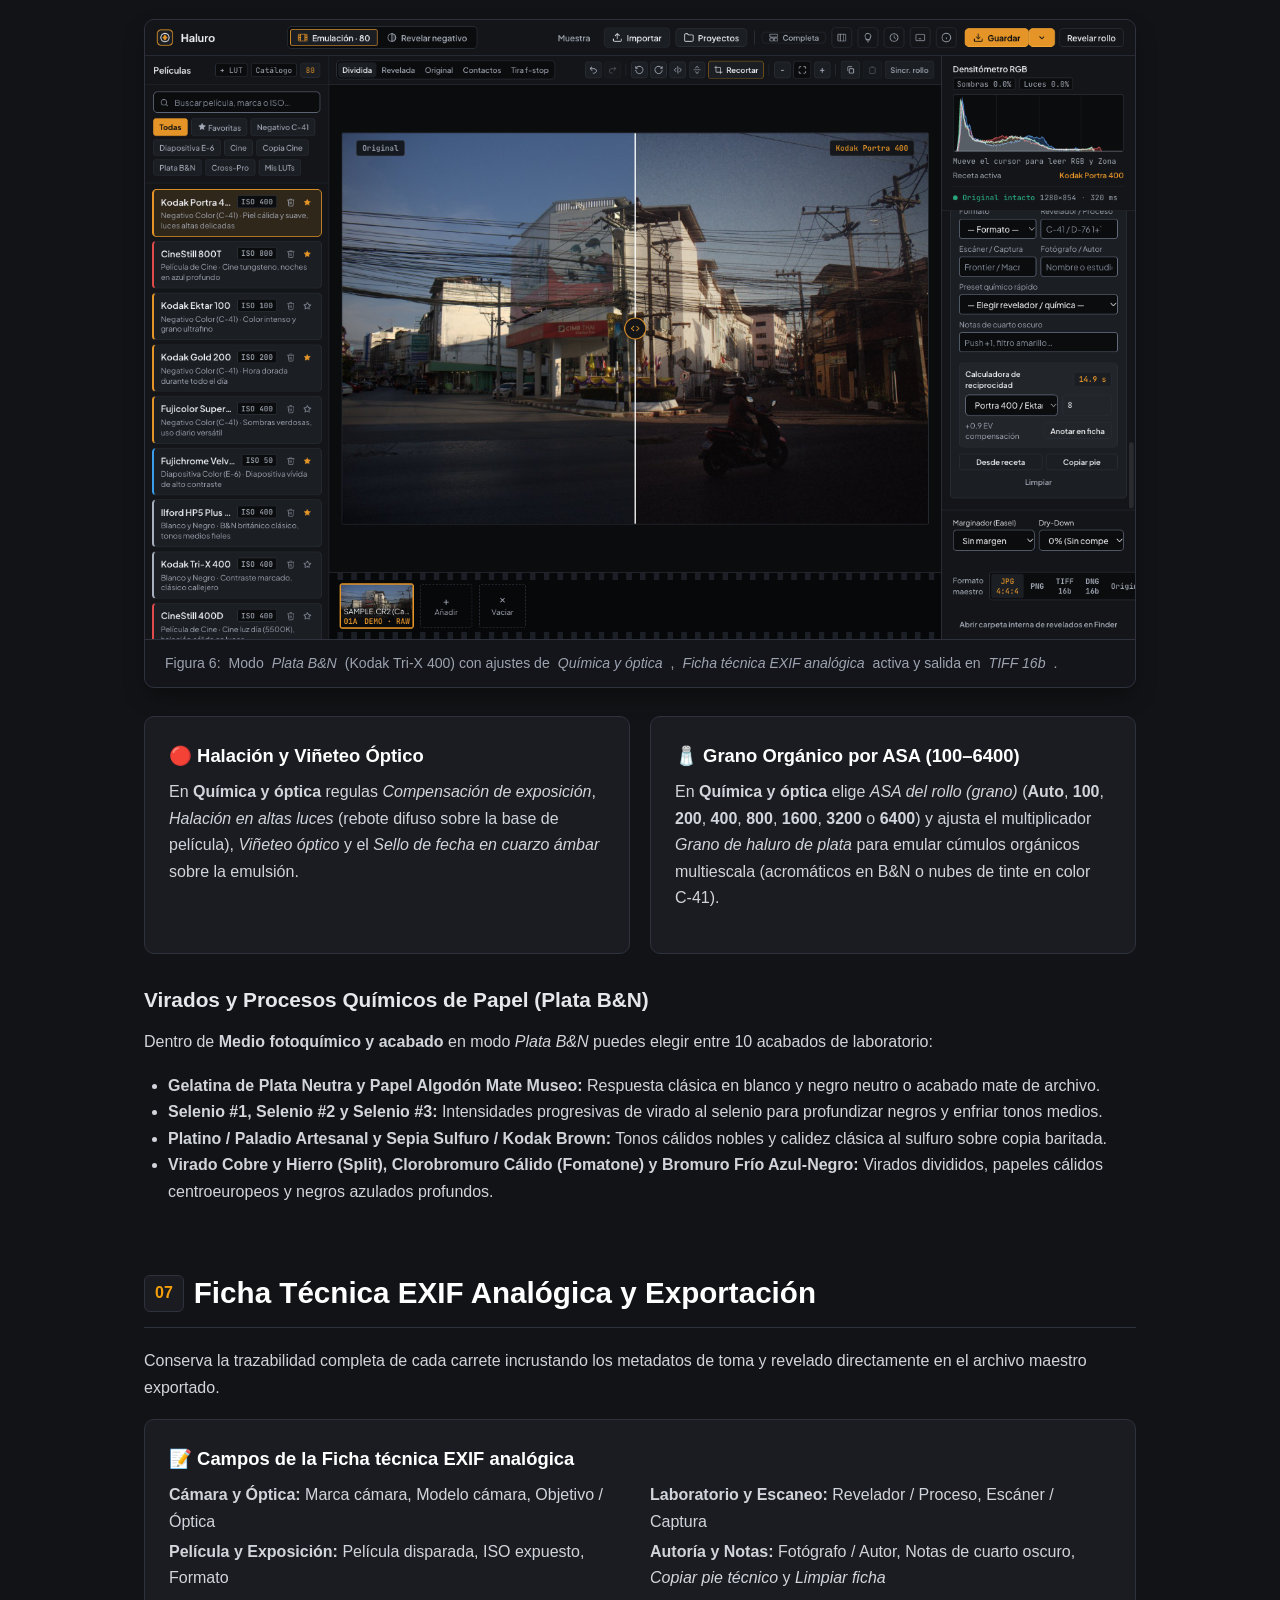
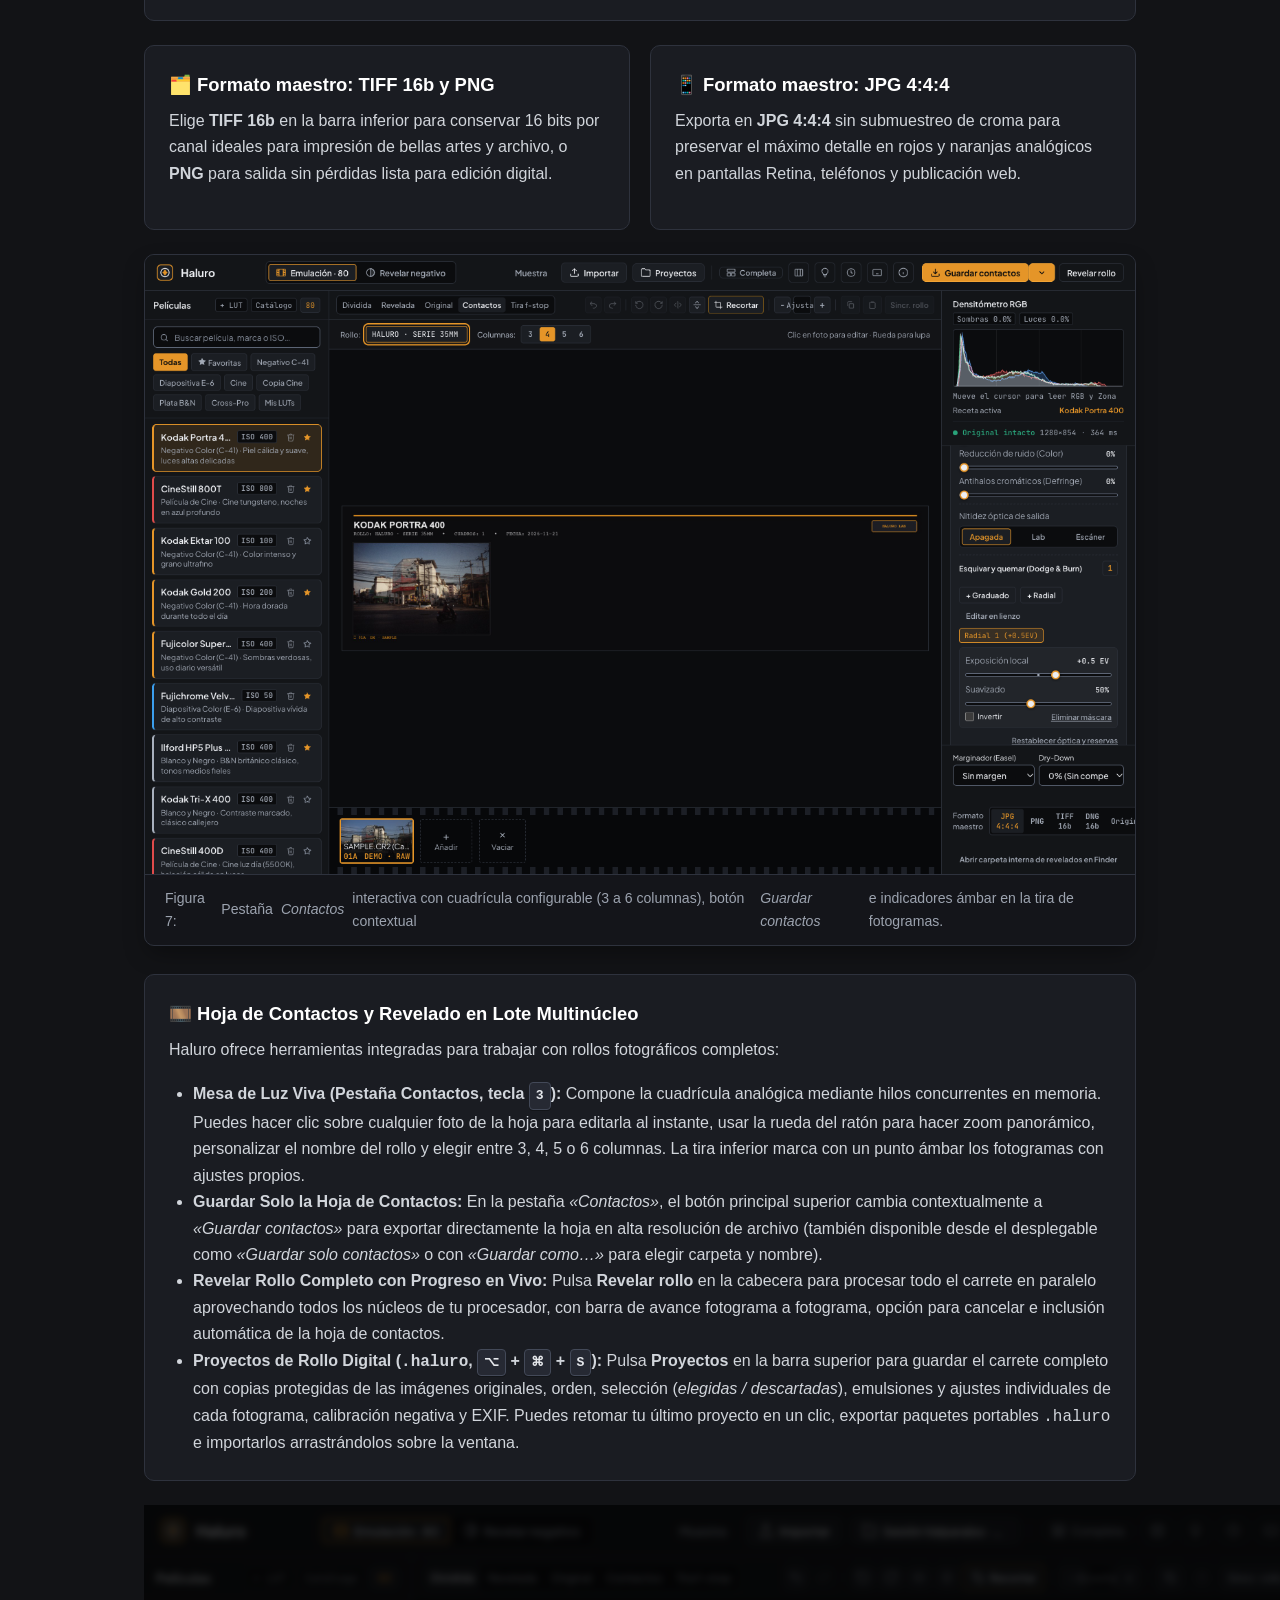
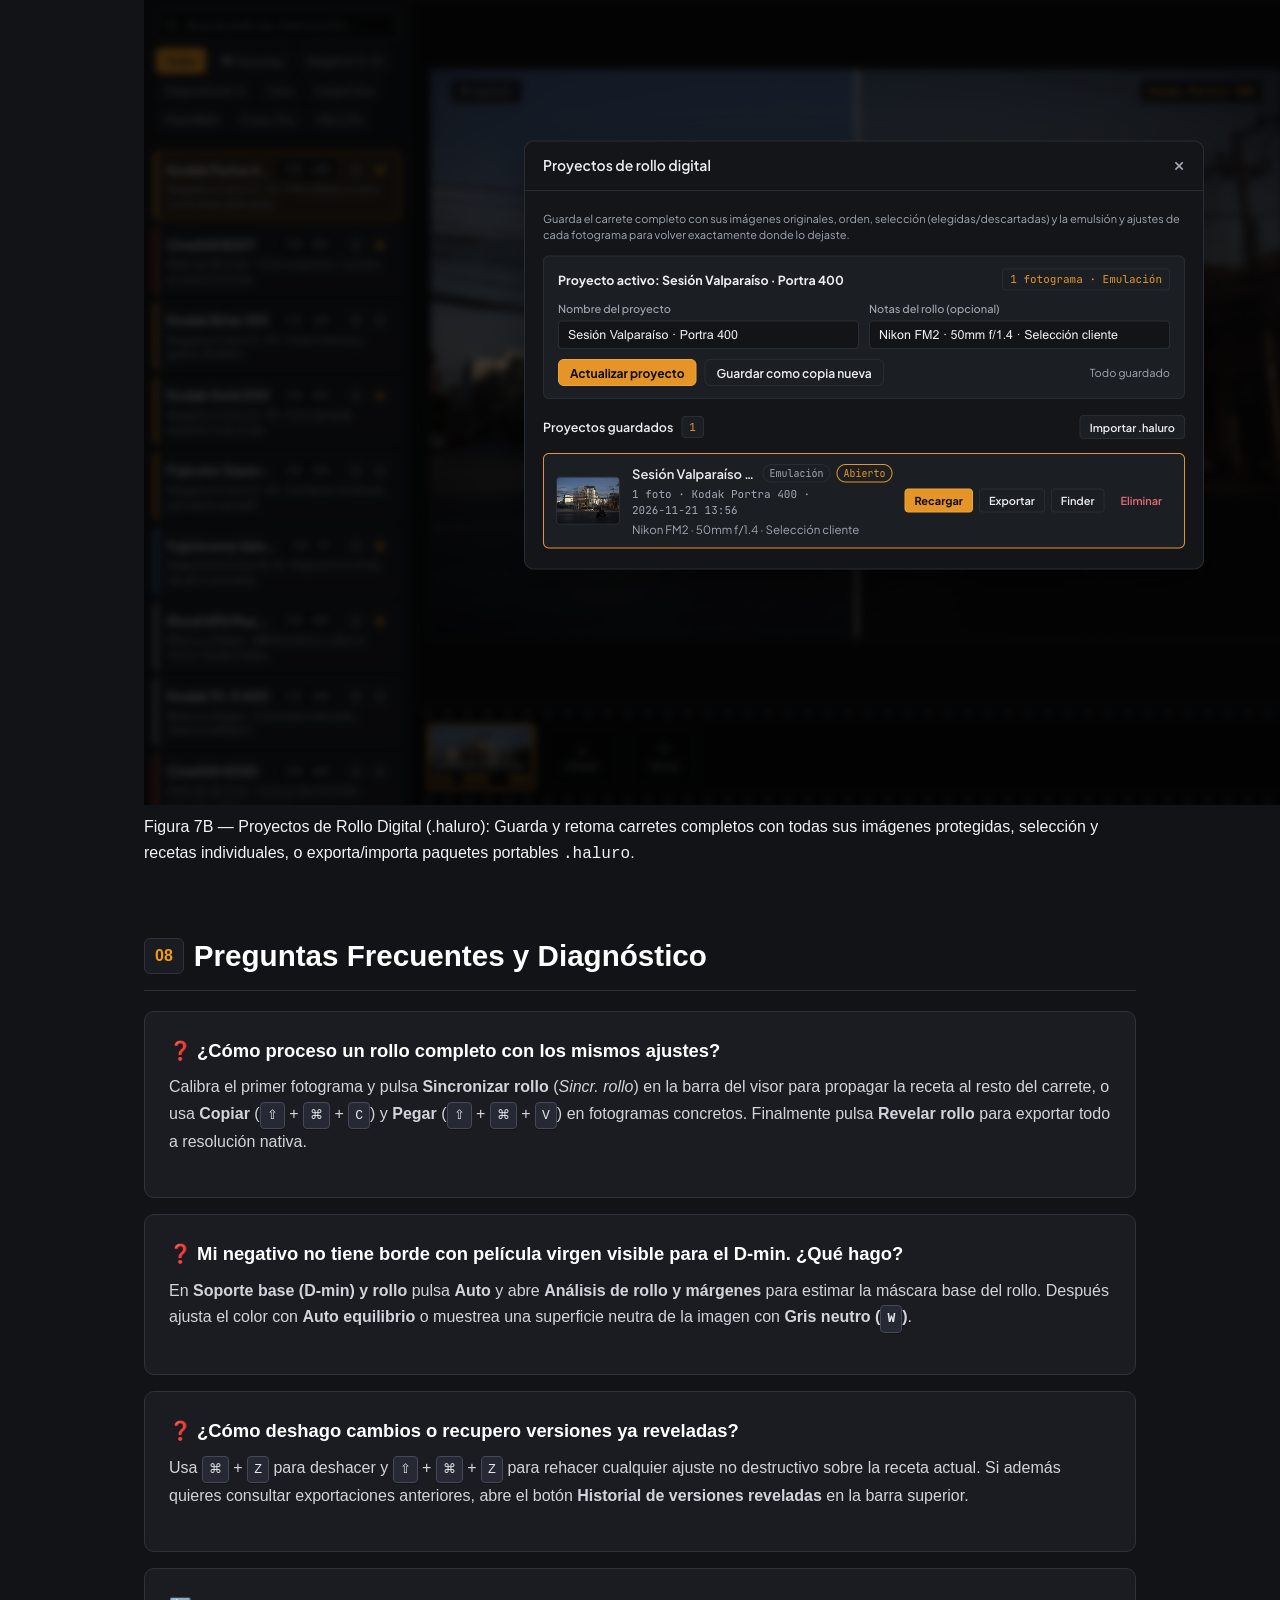
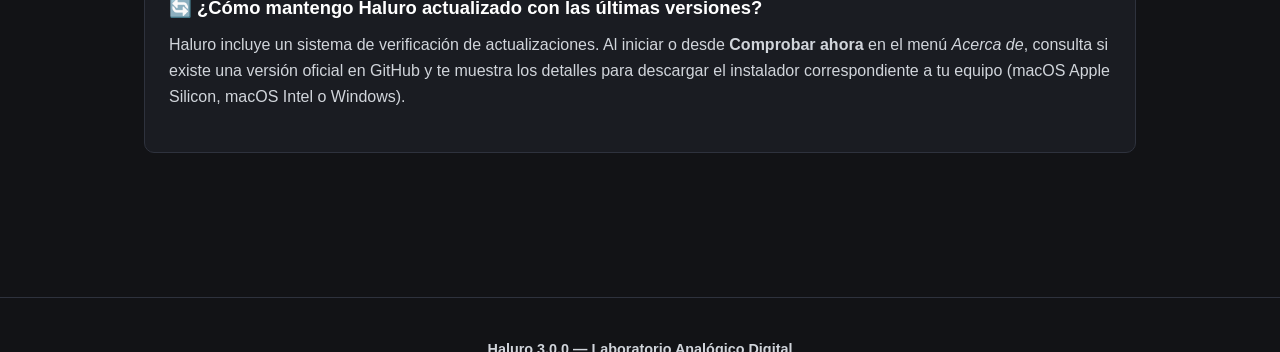
==== commit bd877338: "chore(release): bump version and docs to 3.0.0 (Cuarto Oscuro Maestro)" ====
--- a/manual.html
+++ b/manual.html
@@ -417,7 +417,7 @@
 <body>
 
   <header class="hero">
-    <span class="badge-tag">Manual Oficial 2.12.0</span>
+    <span class="badge-tag">Manual Oficial 3.0.0</span>
     <h1 class="hero-title">Haluro — Laboratorio Analógico Digital</h1>
     <p class="hero-sub">Guía maestra de inversión fotoquímica, neutralización de soporte base (D-min), ampliadora dicroica CMY, proyectos de rollo digital (.haluro) y catálogo de 80 emulsiones clásicas.</p>
     <div class="meta-bar">
@@ -453,8 +453,8 @@
           <div class="card-title">🍎 macOS (Apple Silicon e Intel)</div>
           <p>Dispones de dos archivos instaladores optimizados:</p>
           <ul style="padding-left: 1.25rem; margin-bottom: 1rem; color: #d1d5db; font-size: 0.95rem;">
-            <li><strong>Apple Silicon (M1/M2/M3/M4):</strong> <code>Haluro-2.12.0-macOS-arm64.dmg</code></li>
-            <li><strong>Intel (Core i5/i7/i9/Xeon):</strong> <code>Haluro-2.12.0-macOS-x86_64.dmg</code></li>
+            <li><strong>Apple Silicon (M1/M2/M3/M4):</strong> <code>Haluro-3.0.0-macOS-arm64.dmg</code></li>
+            <li><strong>Intel (Core i5/i7/i9/Xeon):</strong> <code>Haluro-3.0.0-macOS-x86_64.dmg</code></li>
           </ul>
           <p style="font-size: 0.9rem; color: var(--text-muted);">Monta el DMG y arrastra Haluro a tu carpeta <strong>Aplicaciones</strong>.</p>
         </div>
@@ -463,8 +463,8 @@
           <div class="card-title">🪟 Windows 11 (64-bit)</div>
           <p>Instalador oficial disponible:</p>
           <ul style="padding-left: 1.25rem; margin-bottom: 1rem; color: #d1d5db; font-size: 0.95rem;">
-            <li><strong>Instalador Setup:</strong> <code>Haluro-Setup-2.12.0-Win11-x64.exe</code></li>
-            <li><strong>Edición Portátil:</strong> <code>Haluro-Portable-2.12.0-Win11-x64.zip</code></li>
+            <li><strong>Instalador Setup:</strong> <code>Haluro-Setup-3.0.0-Win11-x64.exe</code></li>
+            <li><strong>Edición Portátil:</strong> <code>Haluro-Portable-3.0.0-Win11-x64.zip</code></li>
           </ul>
           <p style="font-size: 0.9rem; color: var(--text-muted);">Se integra automáticamente con Microsoft Edge WebView2 y el modo oscuro de Windows 11.</p>
         </div>
@@ -843,7 +843,7 @@
   </div>
 
   <footer>
-    <p><strong>Haluro 2.12.0 — Laboratorio Analógico Digital</strong></p>
+    <p><strong>Haluro 3.0.0 — Laboratorio Analógico Digital</strong></p>
     <p style="margin-top: 0.25rem;">Desarrollado para fotógrafos que aprecian la ciencia y el alma de la fotografía química.</p>
   </footer>
 
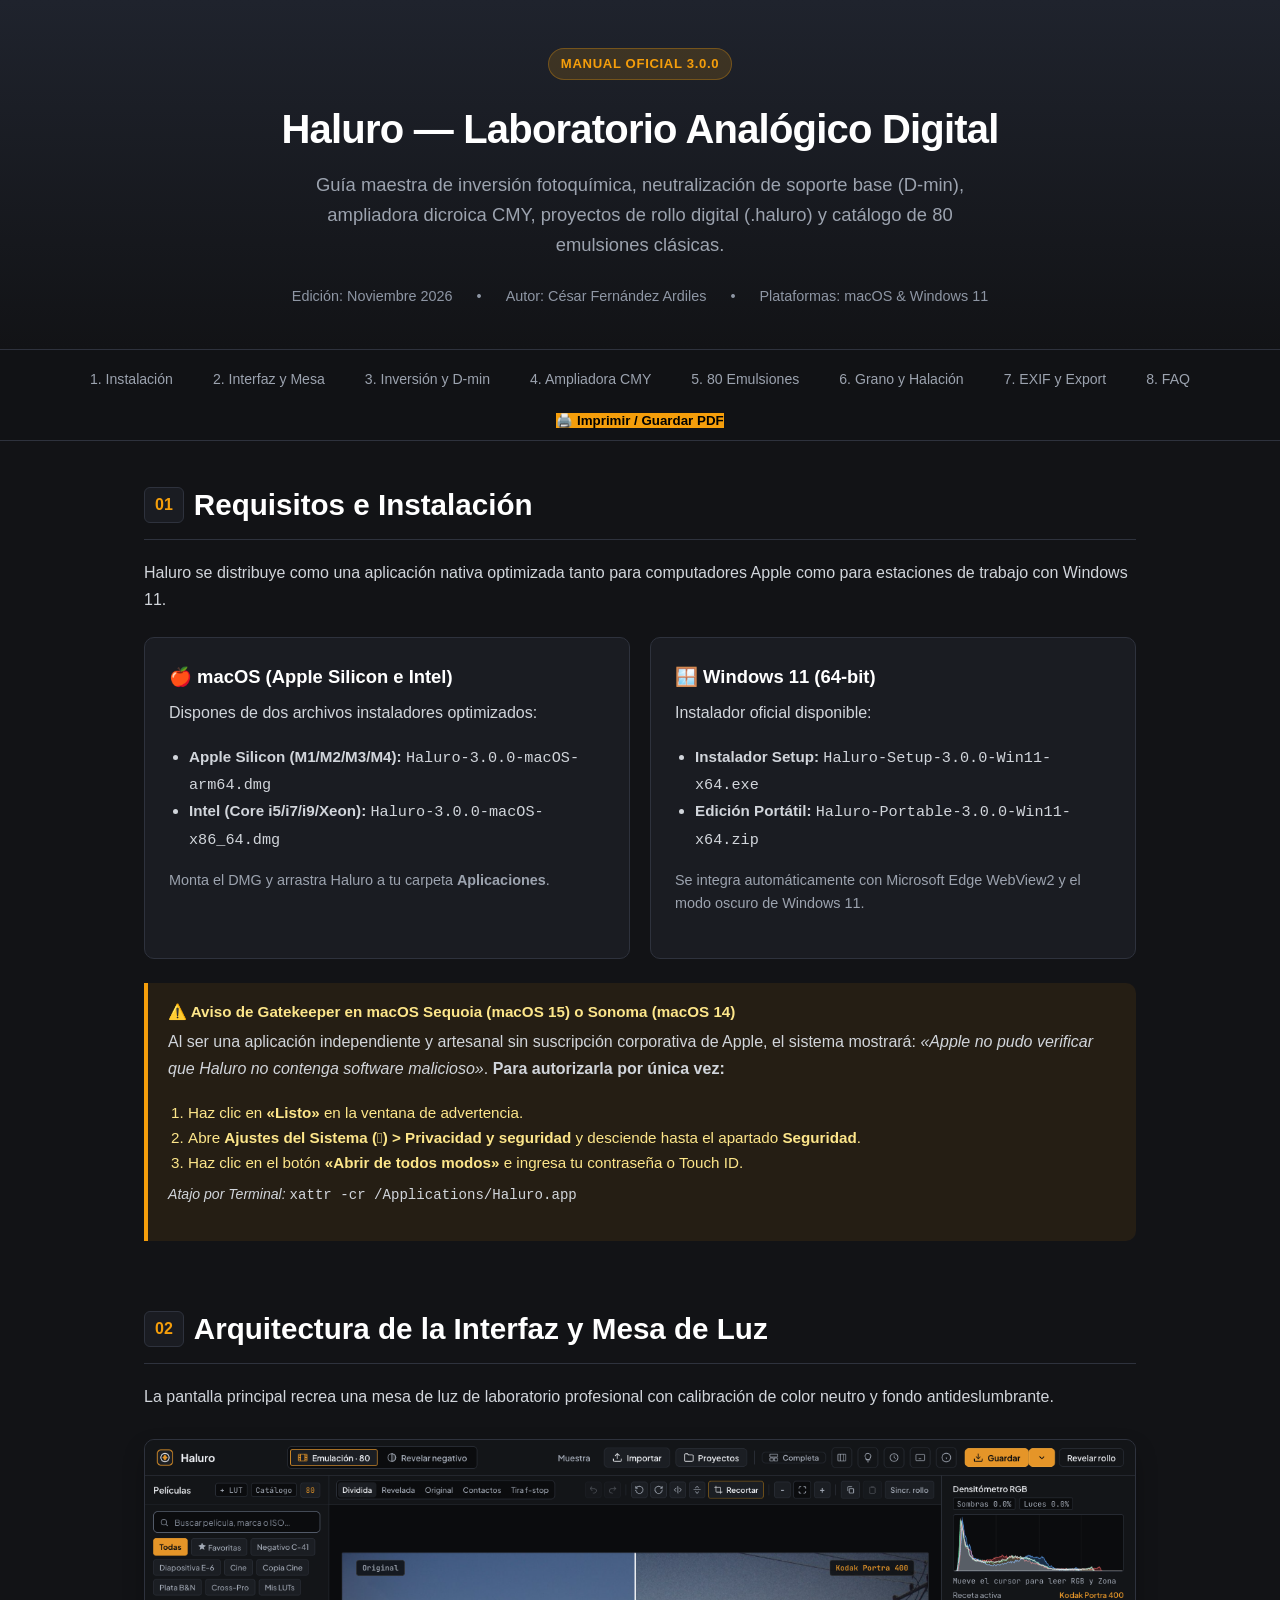
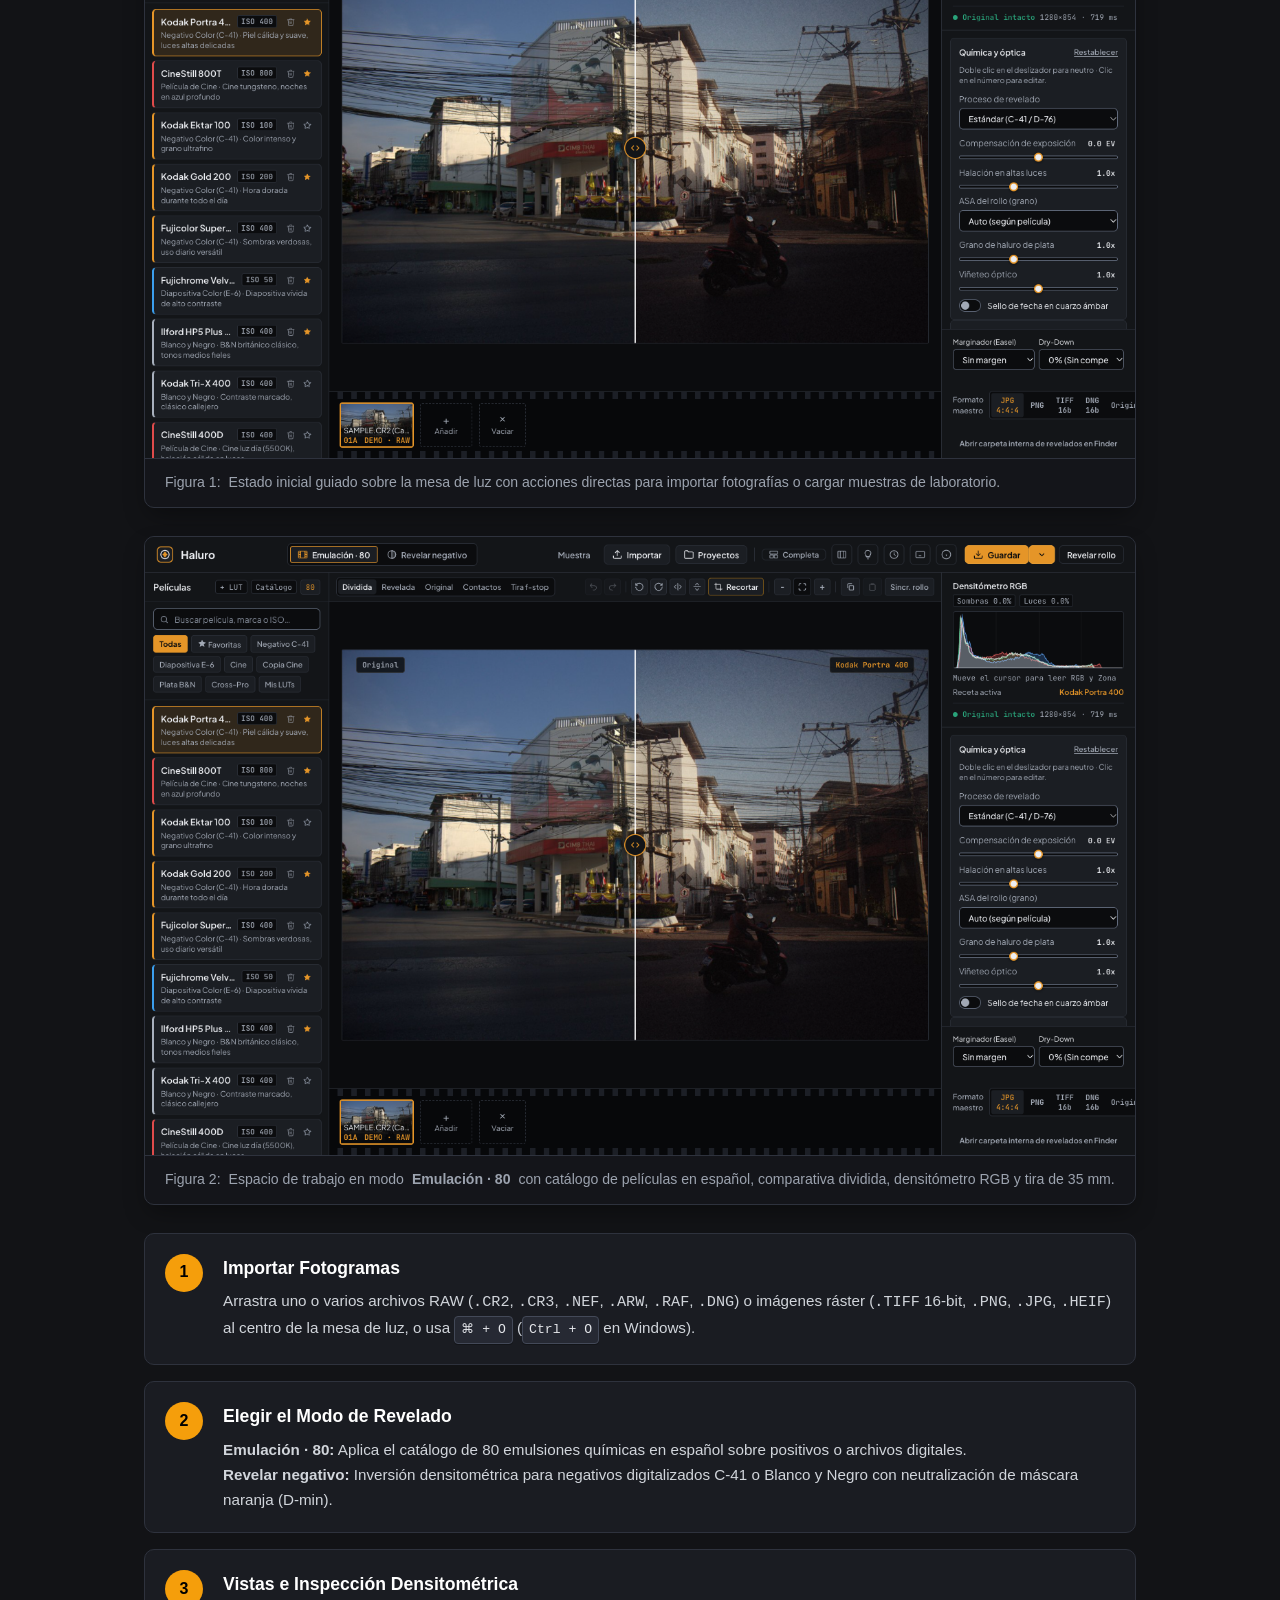
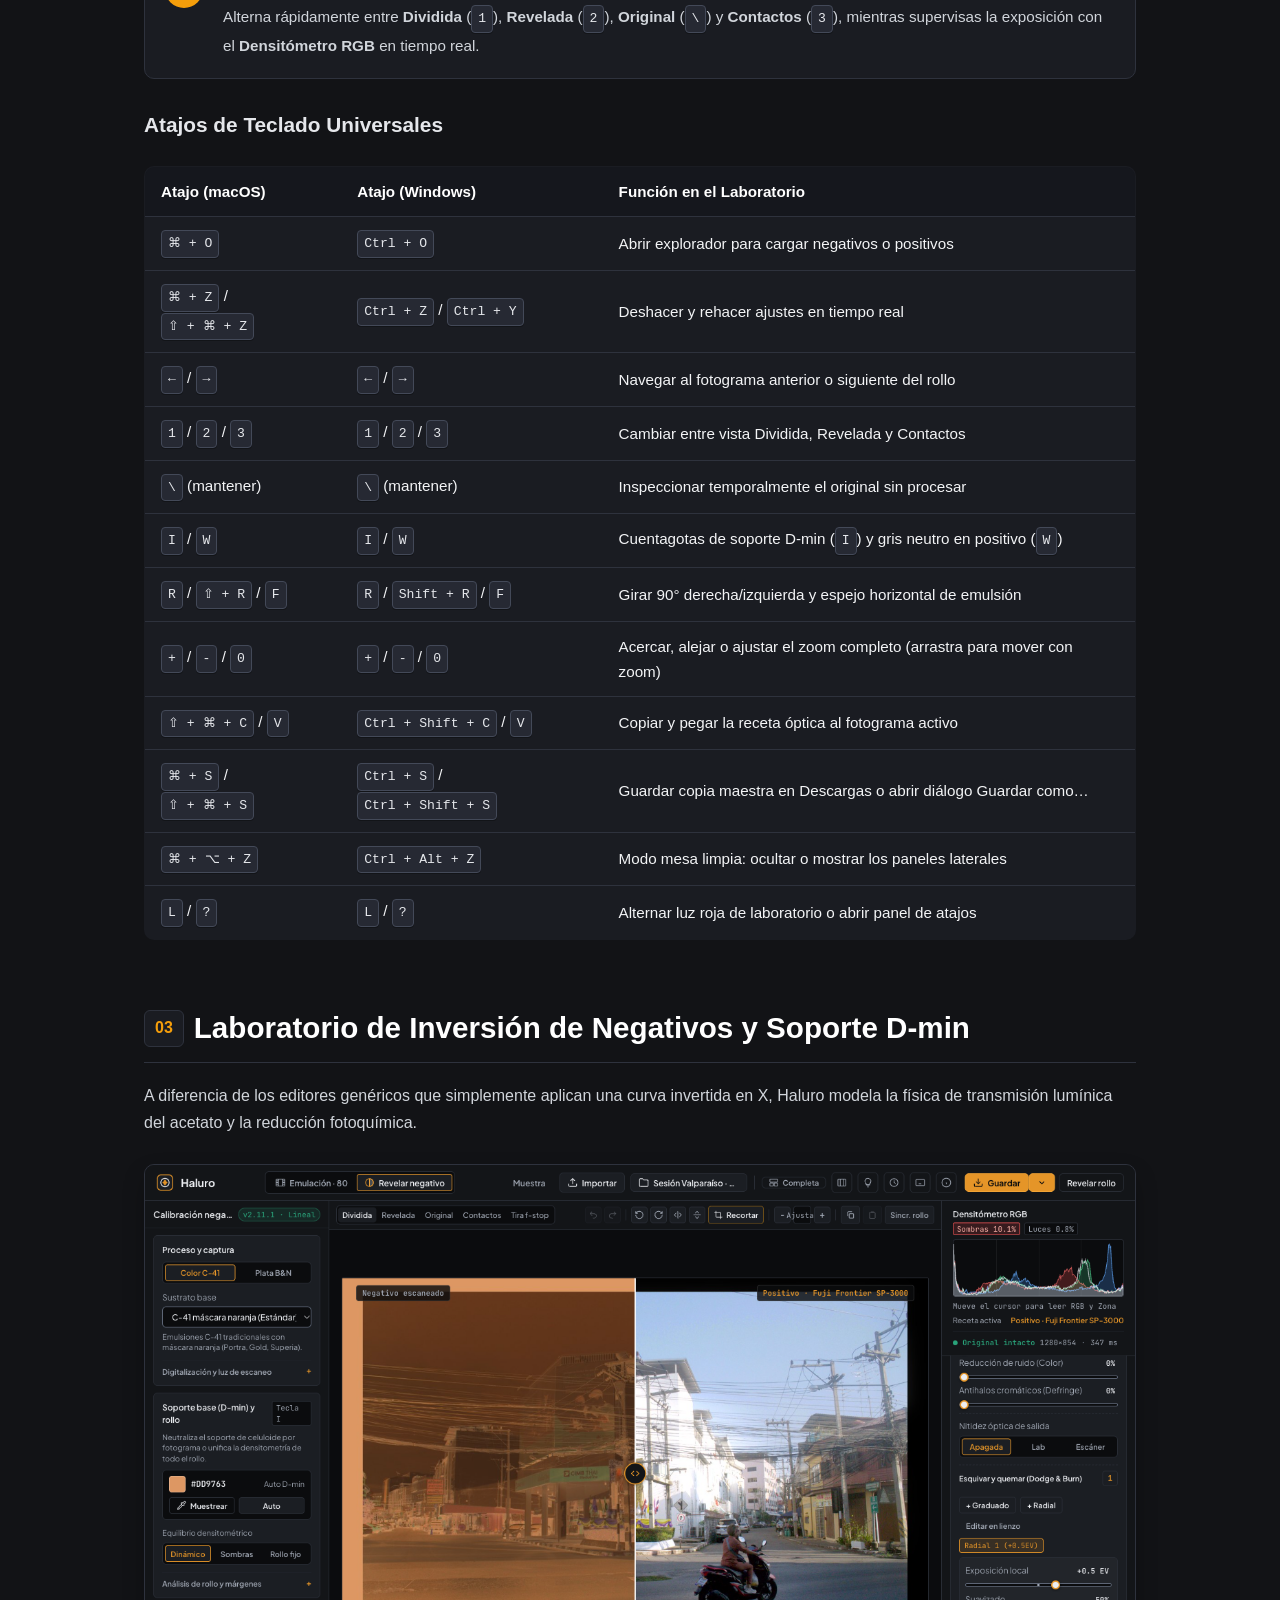
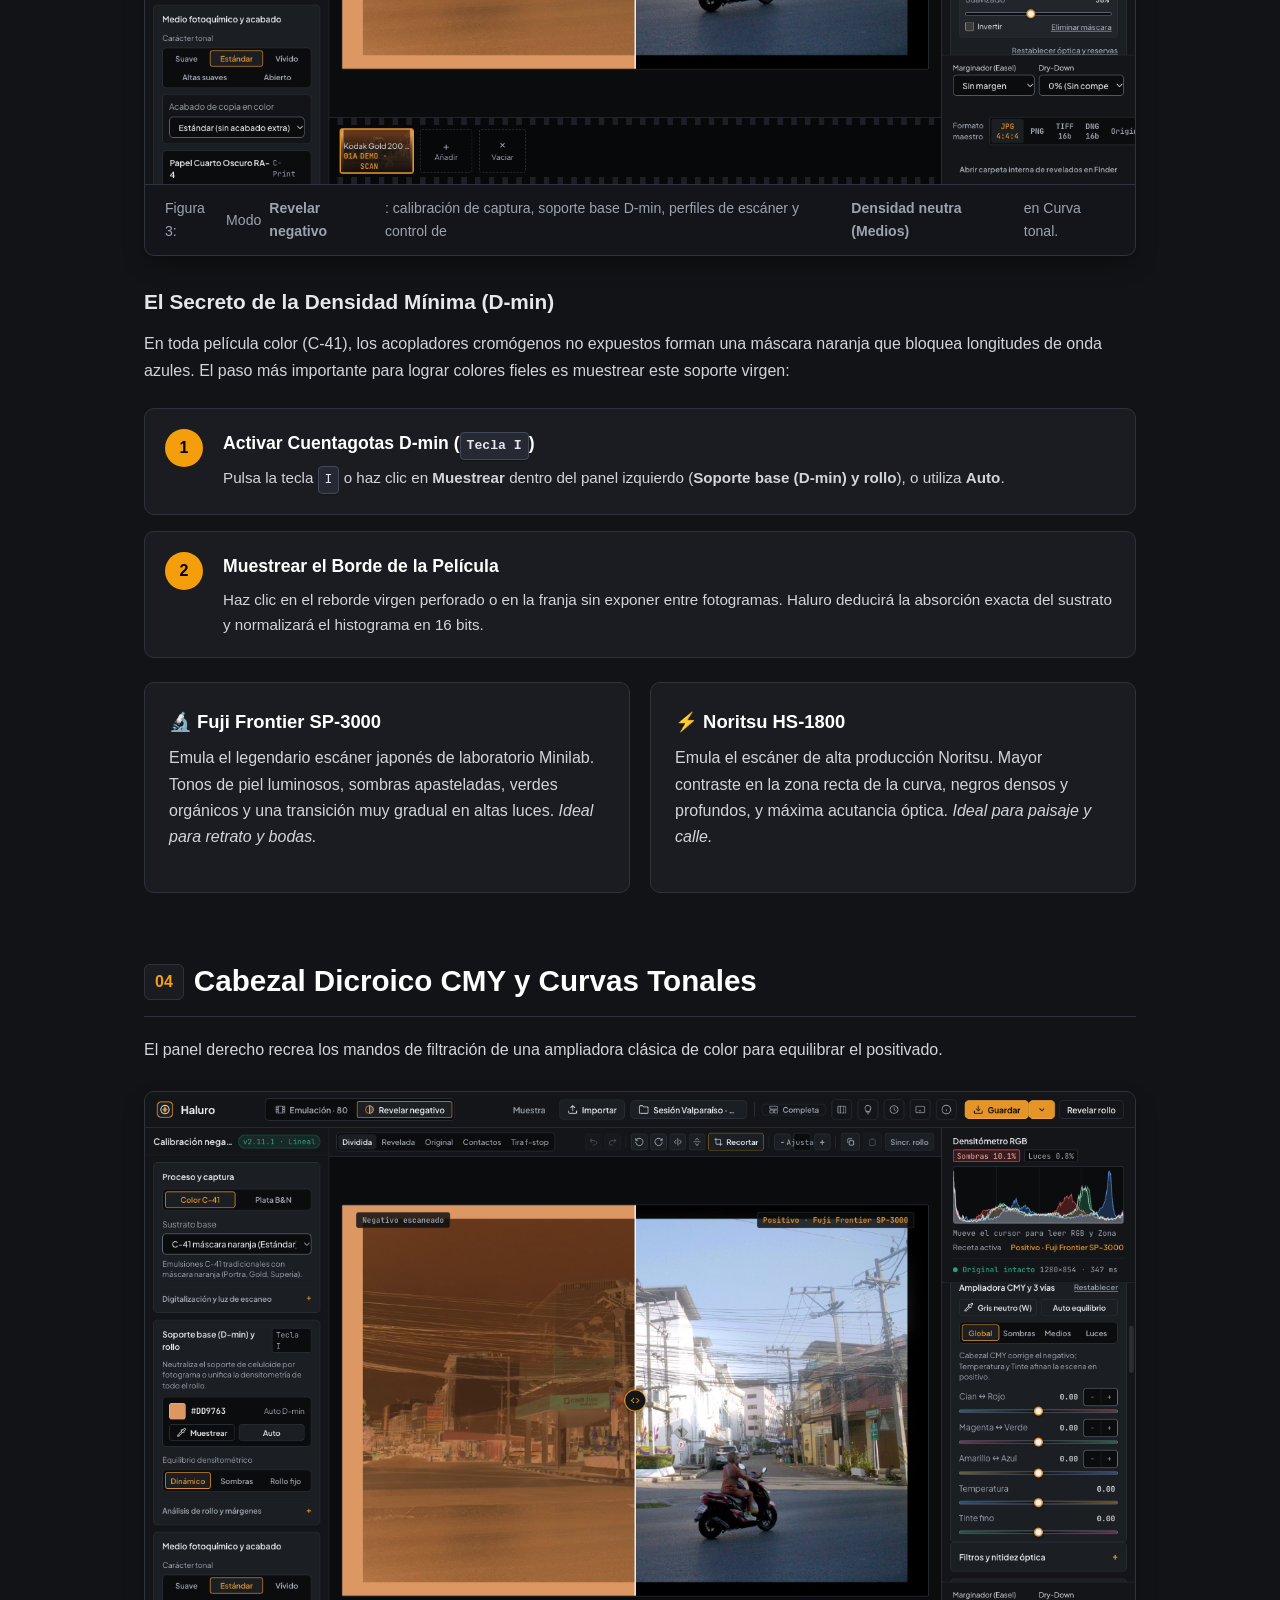
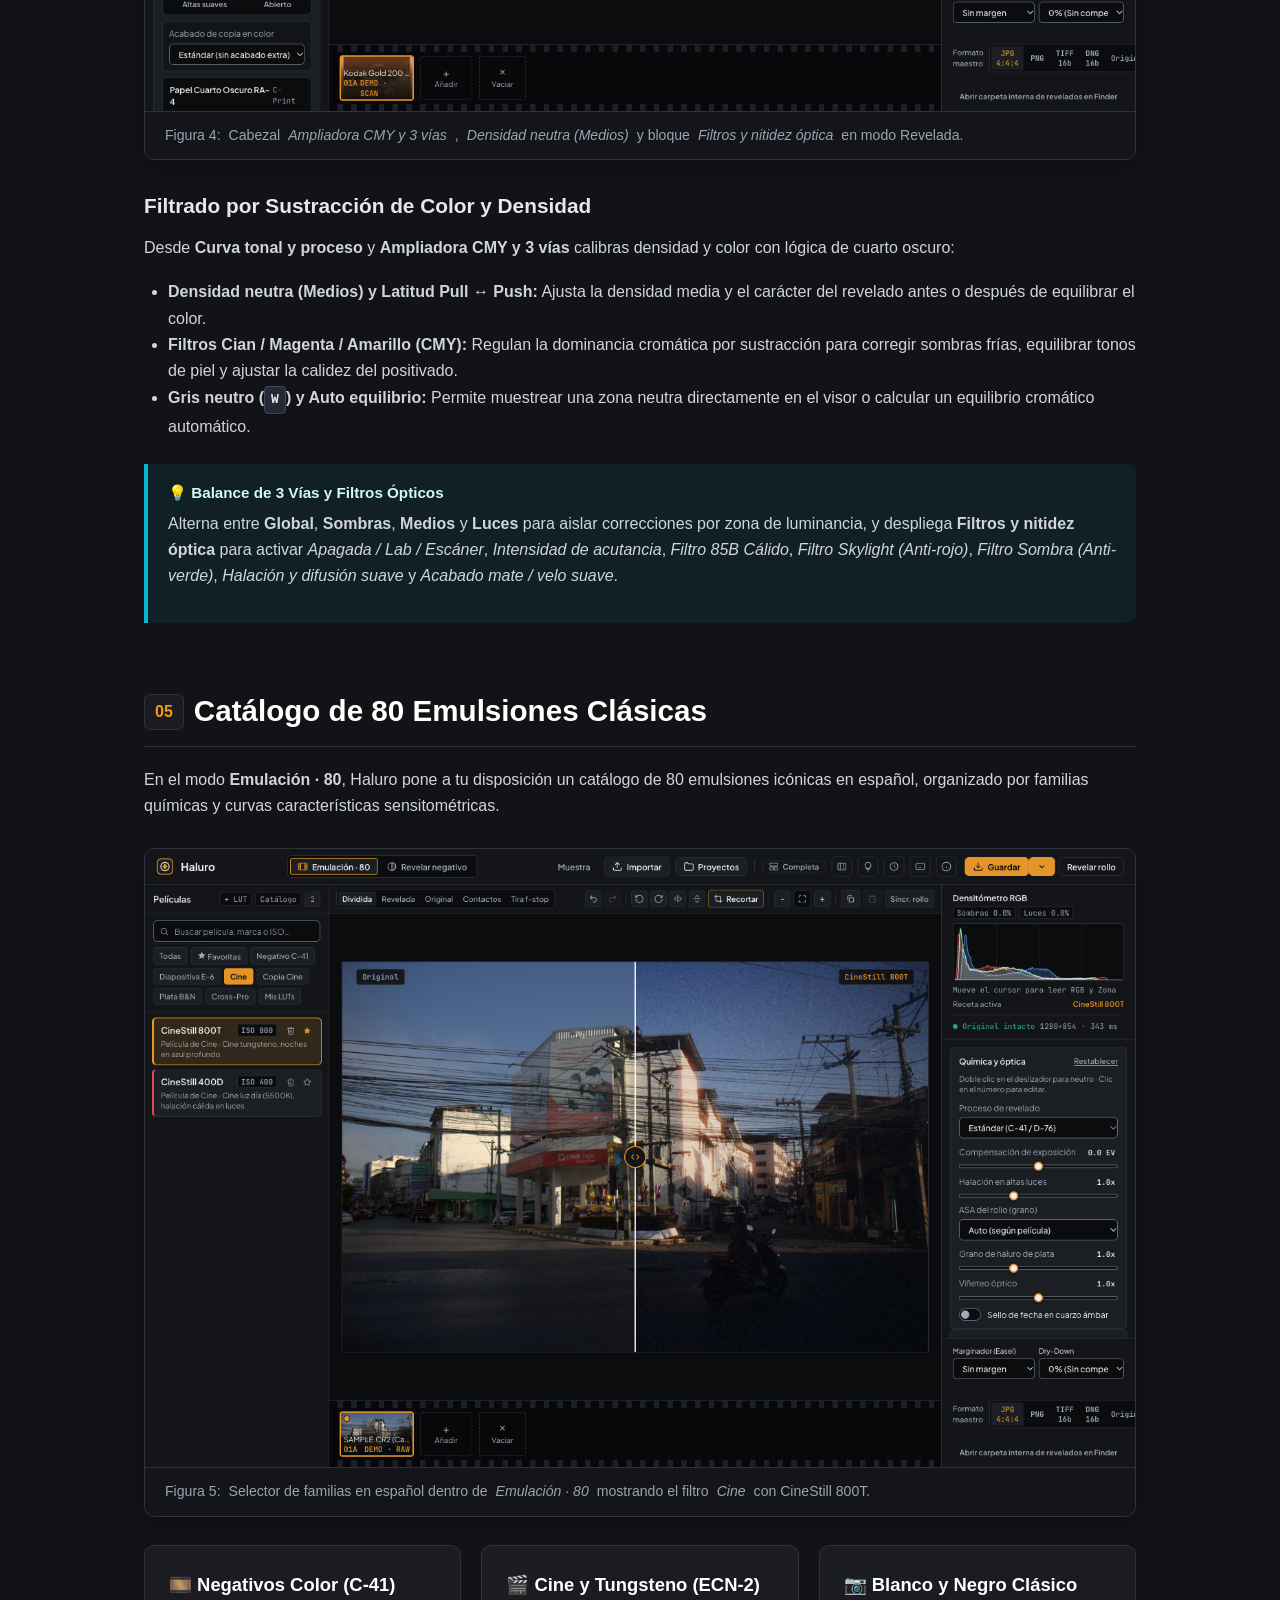
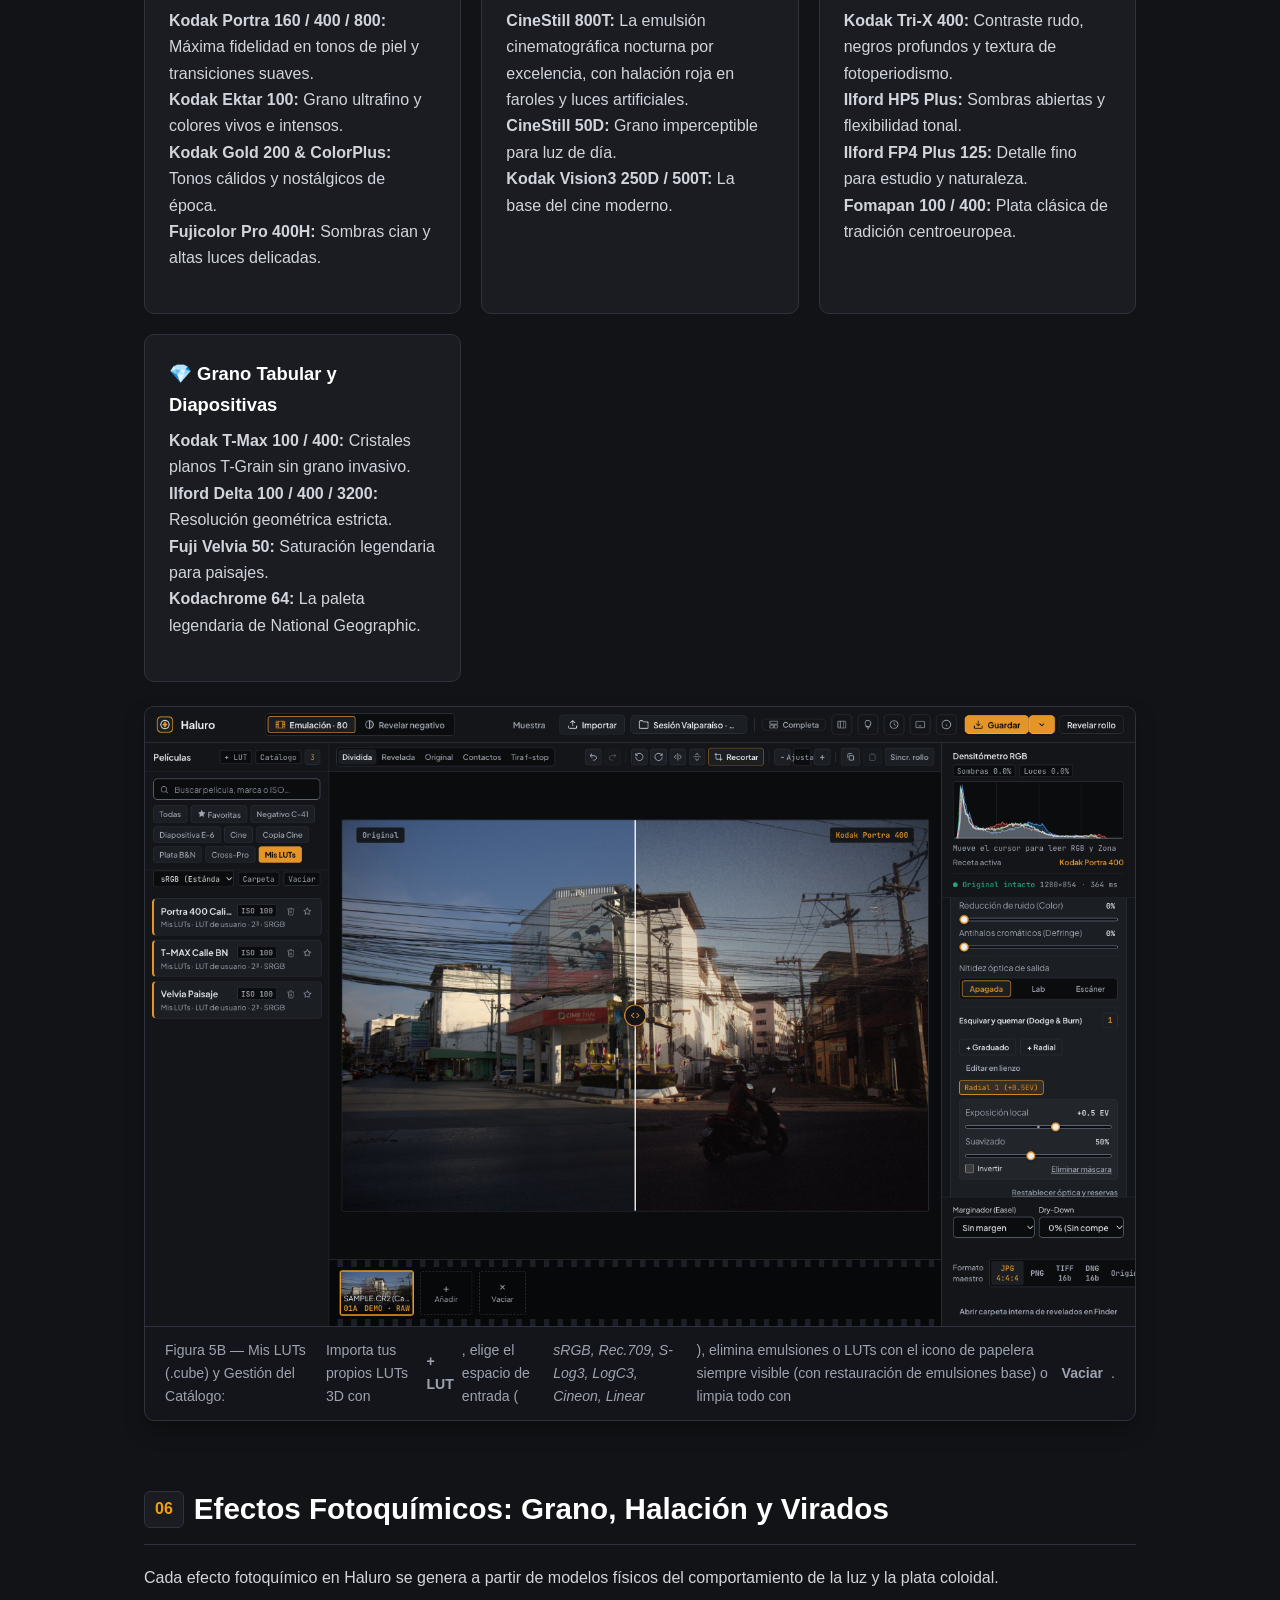
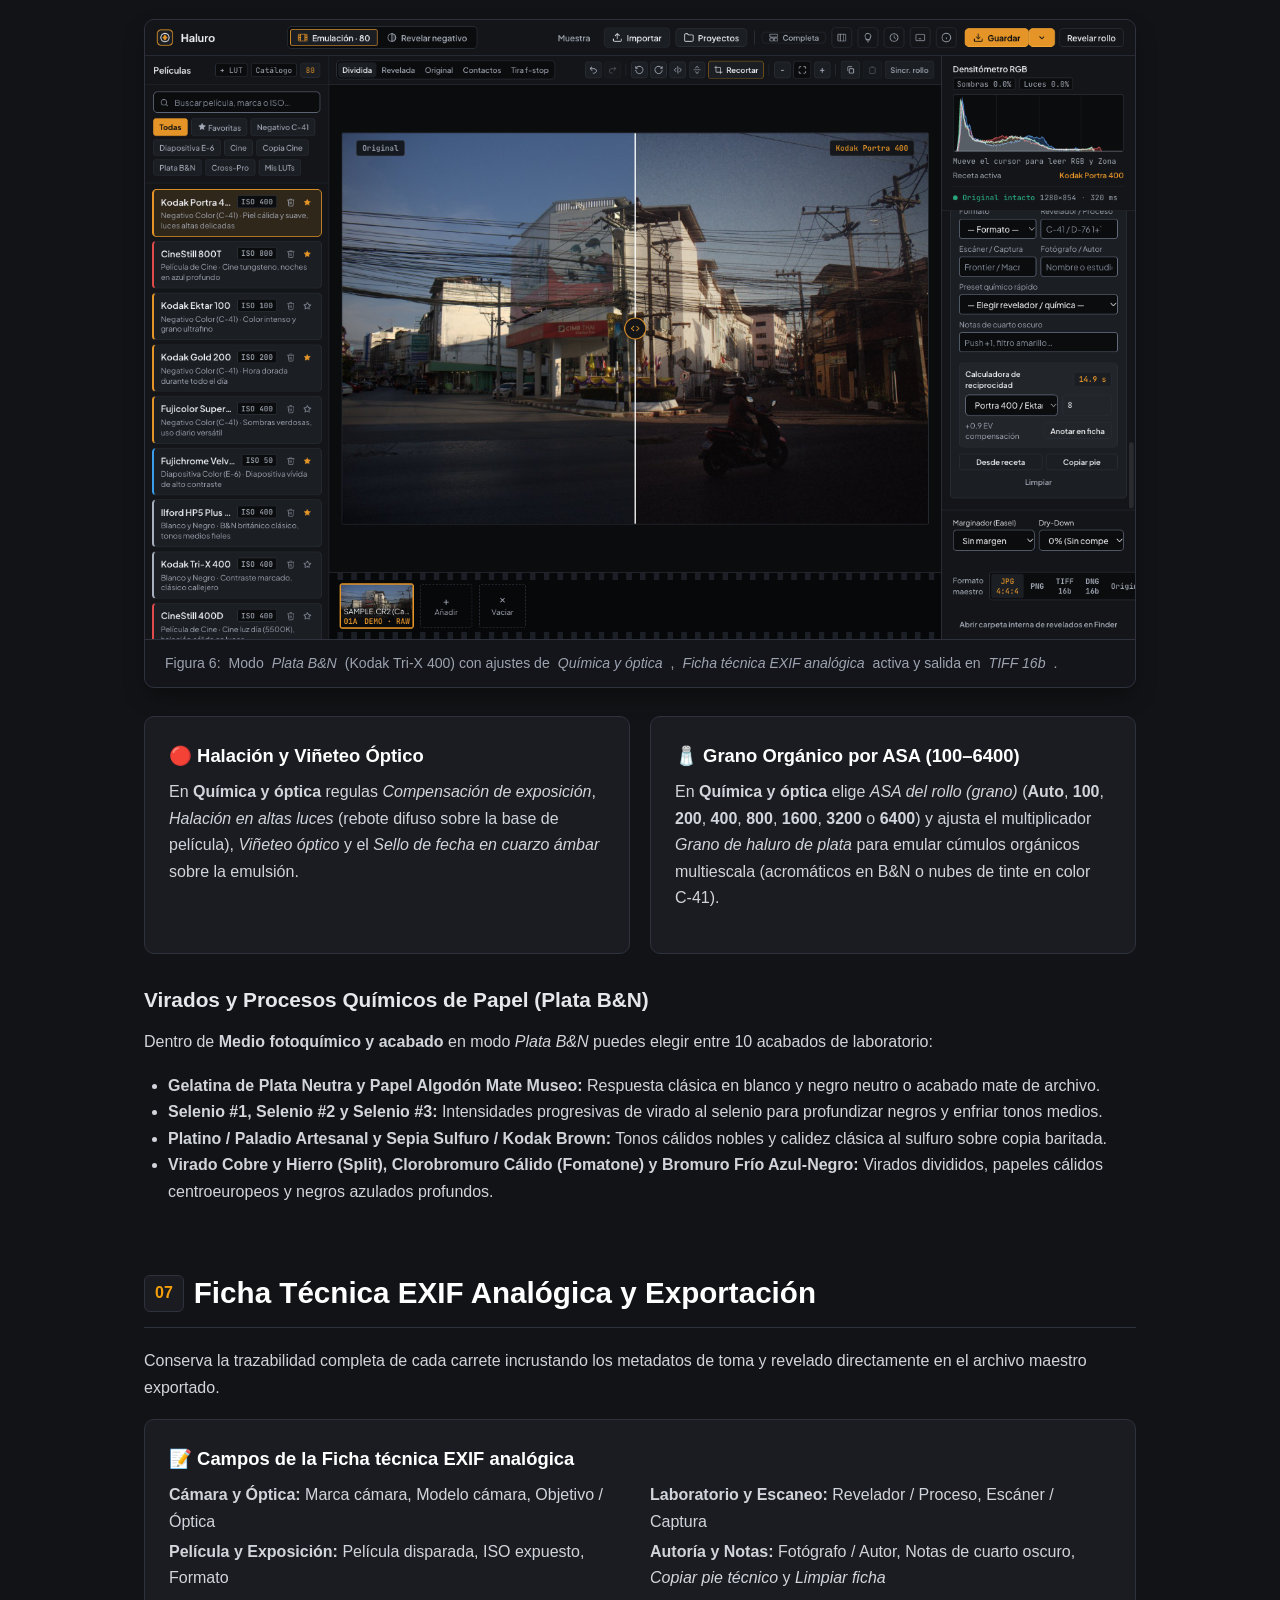
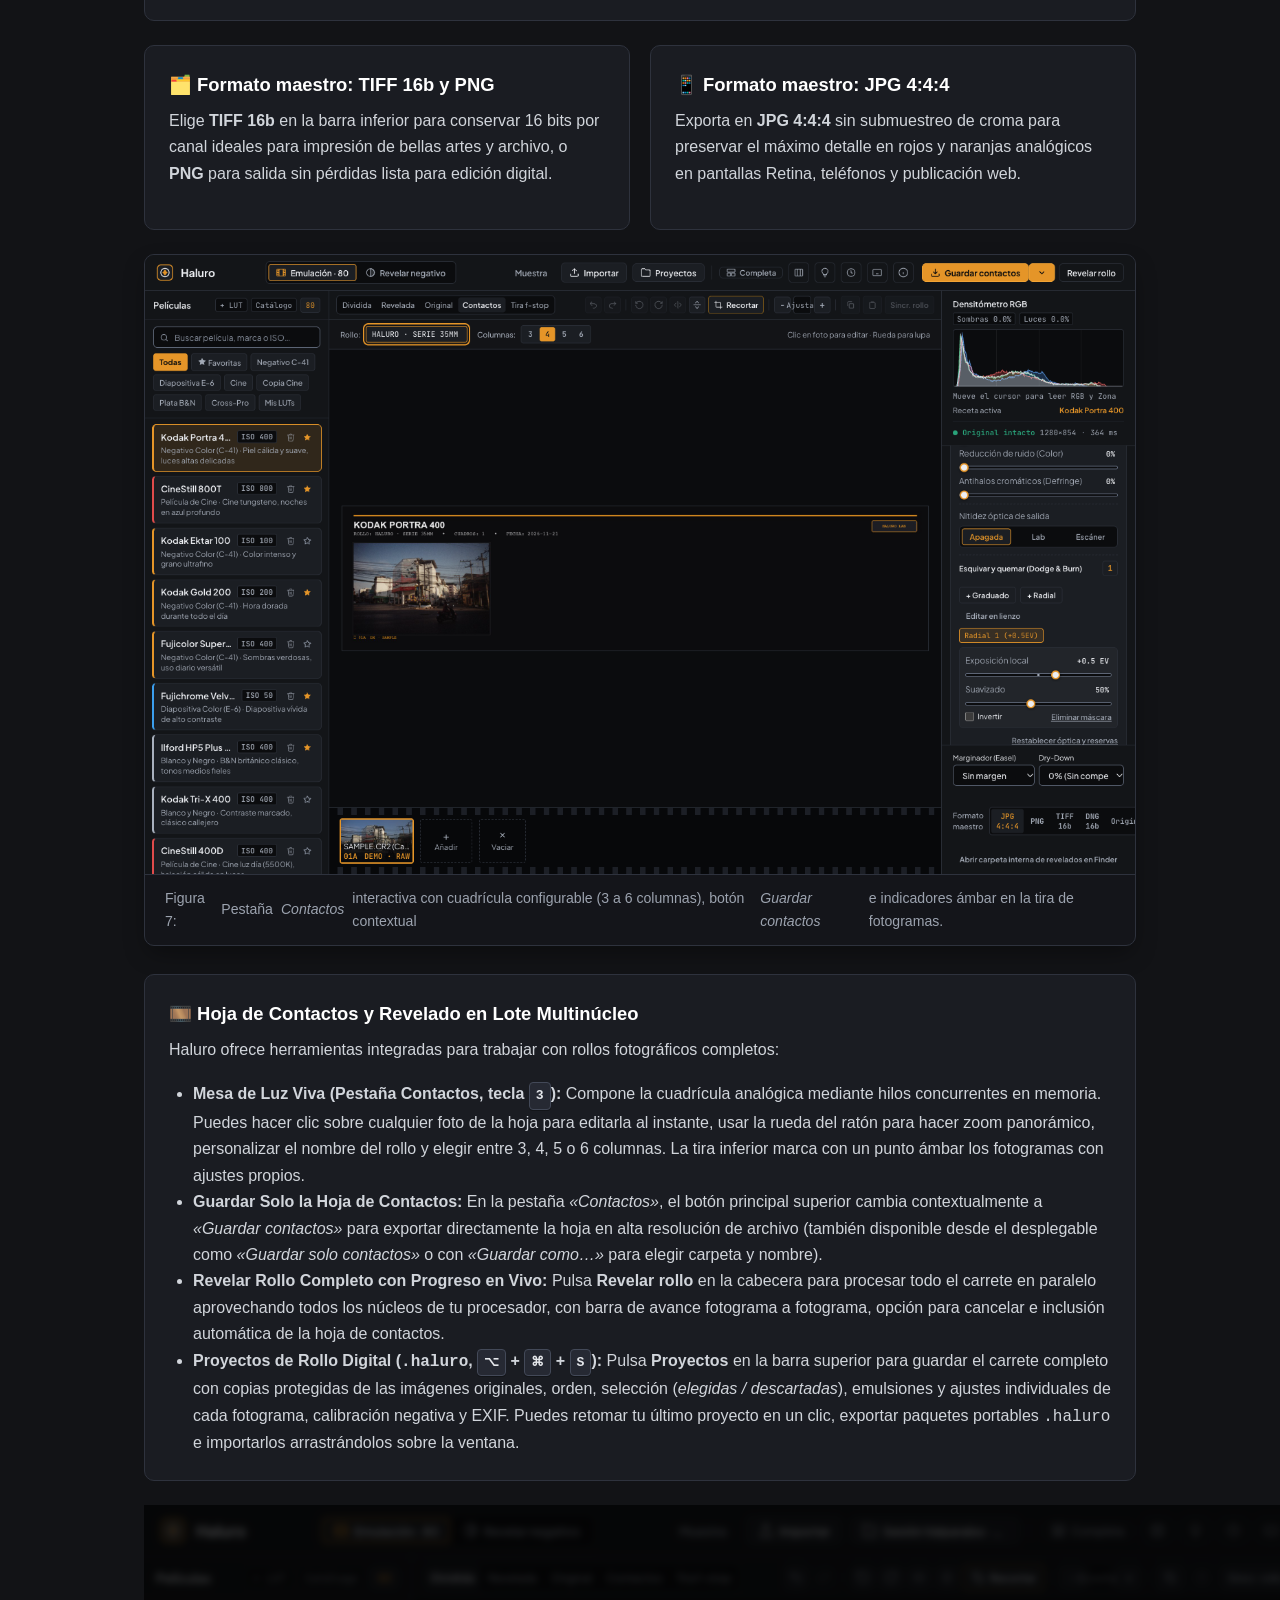
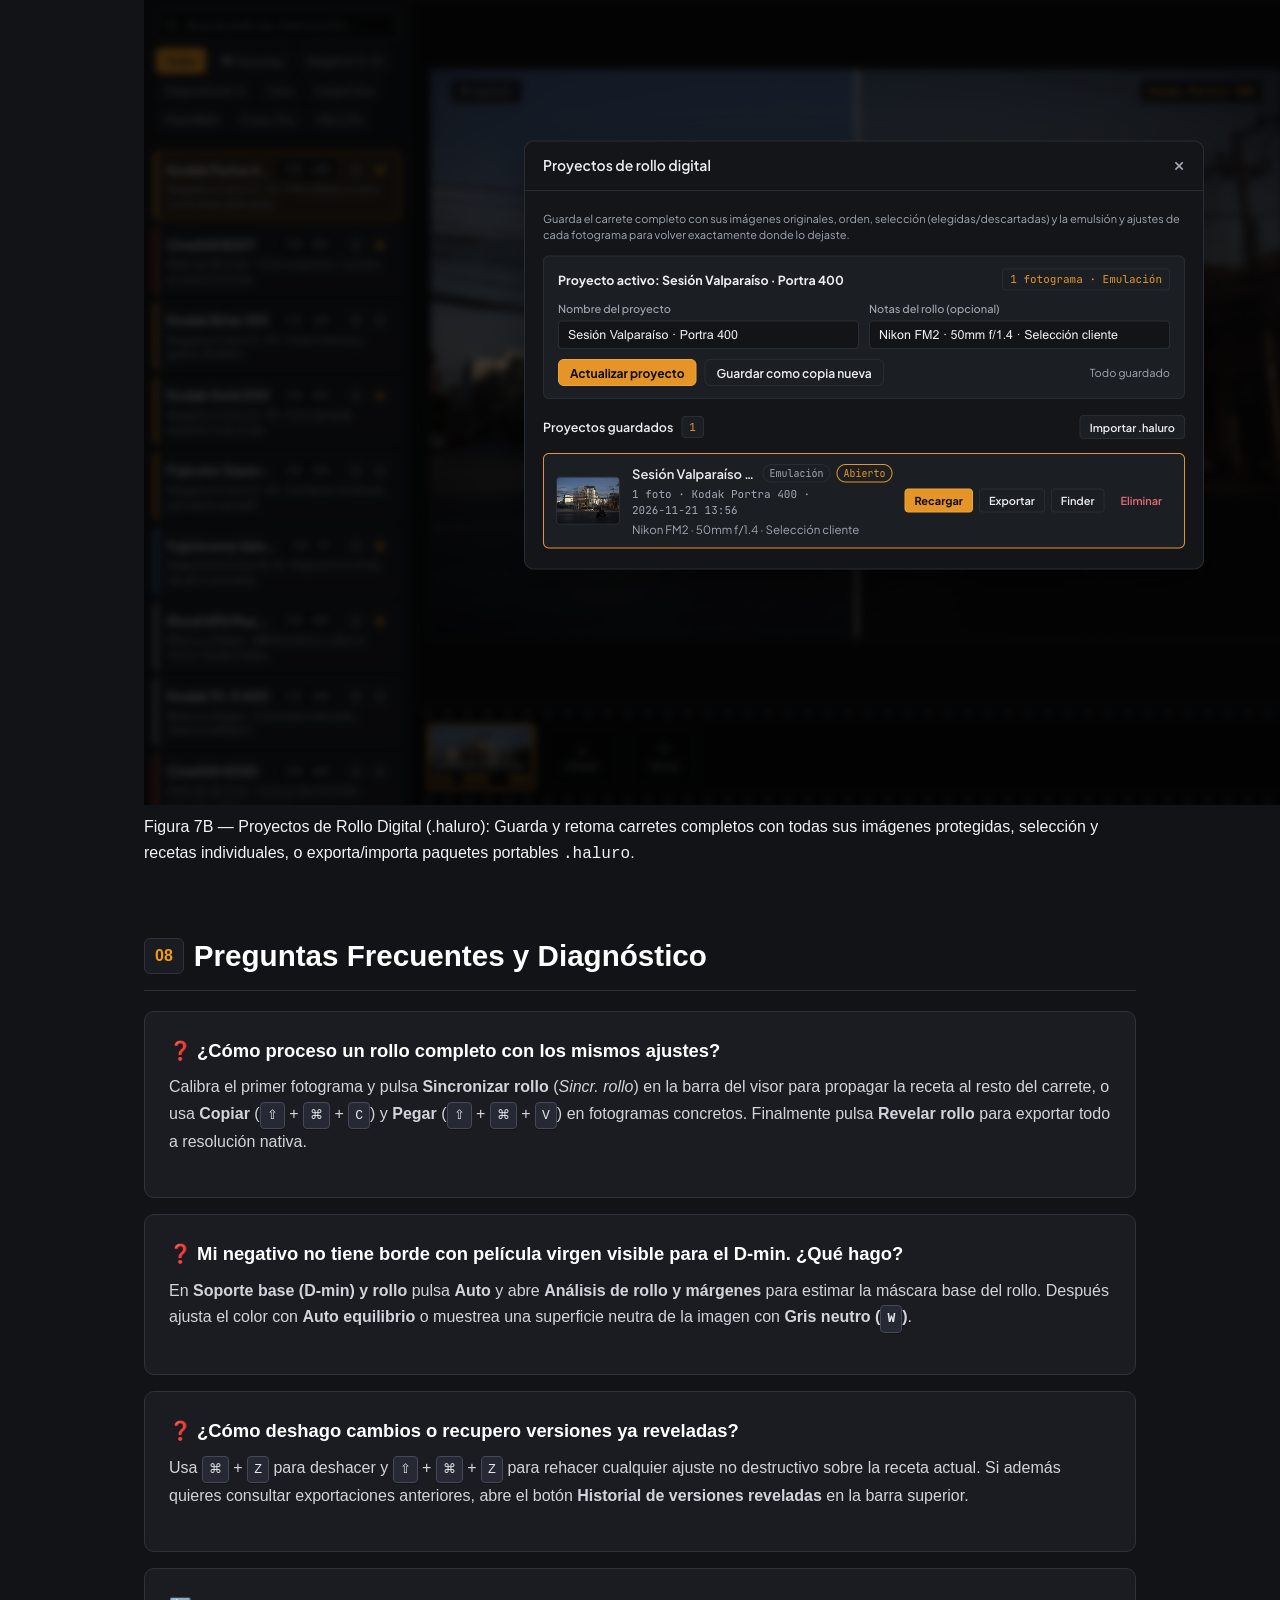
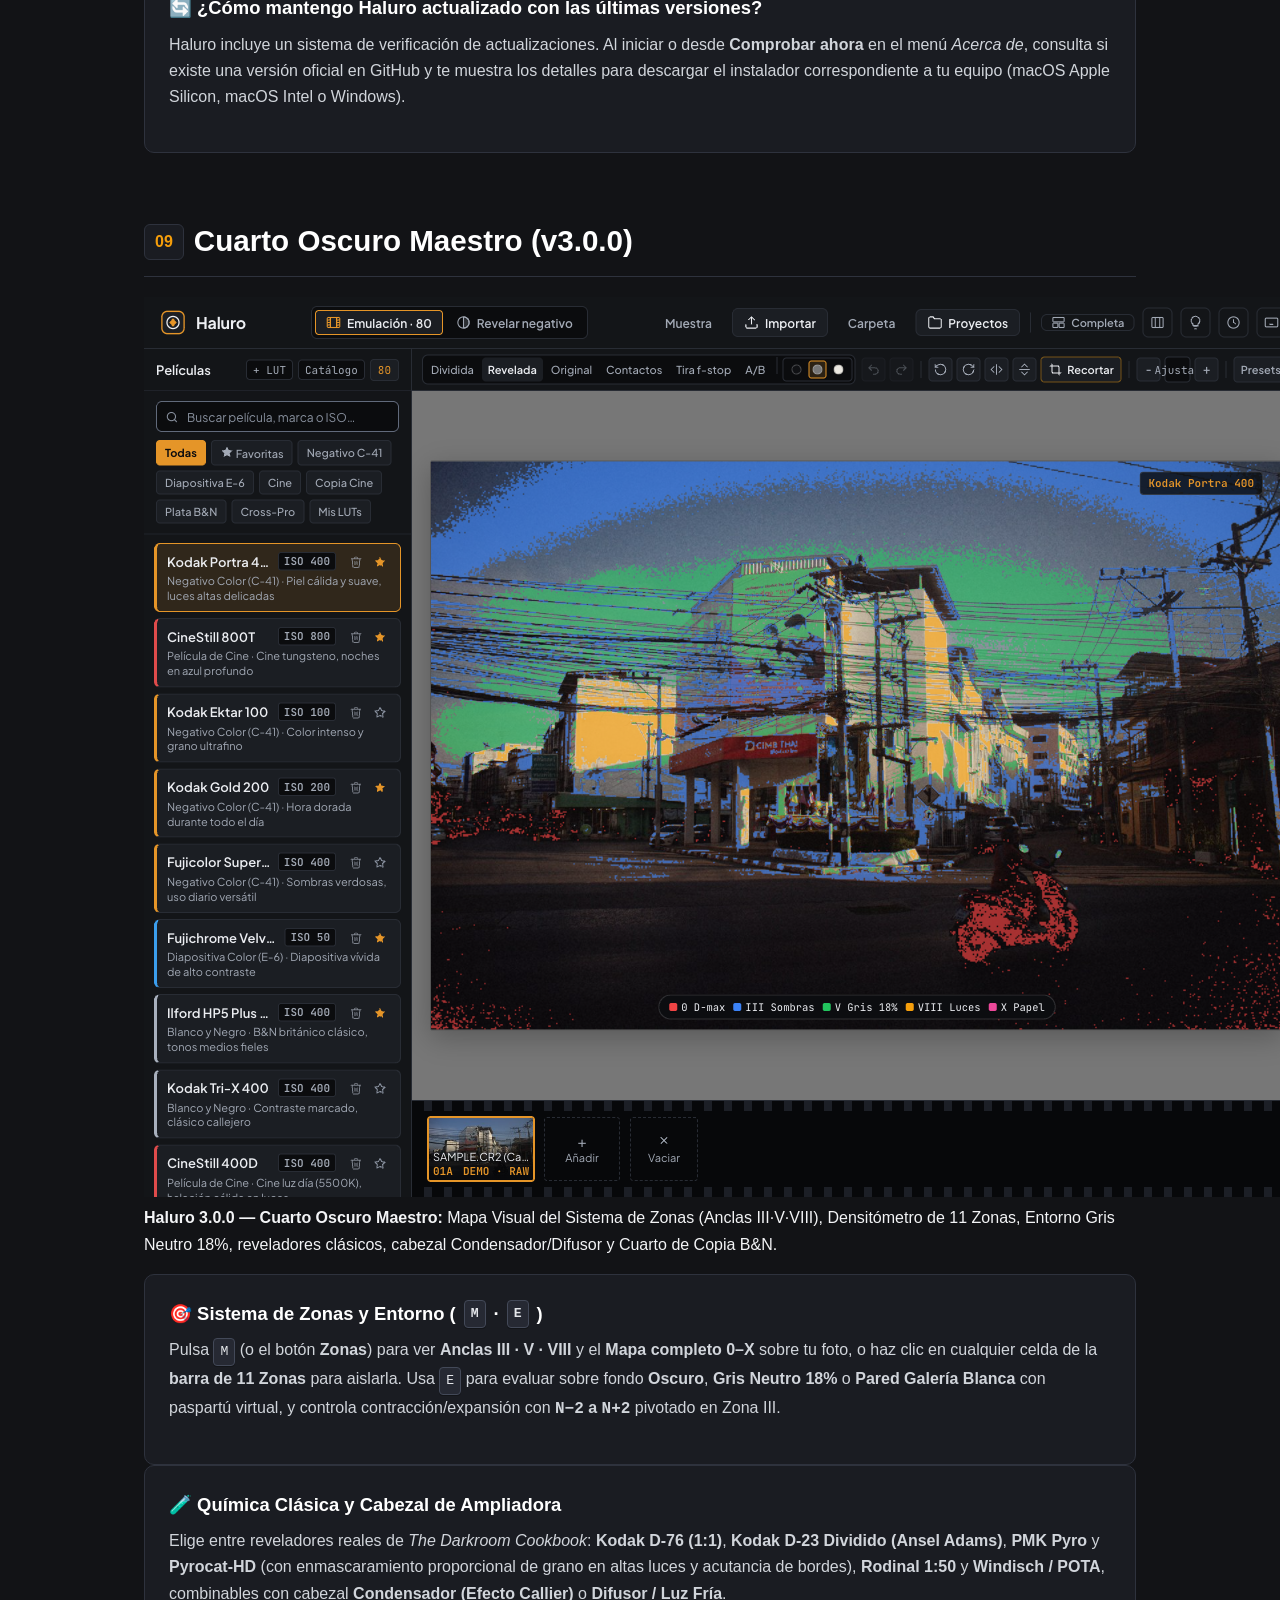
==== commit 12351c87: "docs(manual): add illustrated Section 09 Cuarto Oscuro Maestro (v3.0.0) to manual.html" ====
--- a/manual.html
+++ b/manual.html
@@ -840,6 +840,39 @@
       </div>
     </section>
 
+    <!-- 9. CUARTO OSCURO MAESTRO (v3.0.0) -->
+    <section id="cuarto-oscuro-maestro">
+      <h2 class="section-heading"><span class="num">09</span> Cuarto Oscuro Maestro (v3.0.0)</h2>
+
+      <figure class="manual-shot">
+        <img src="docs/images/12_cuarto_oscuro_maestro_zonas.png"
+          alt="Mapa Visual del Sistema de Zonas, Entorno Gris 18% y Cuarto de Copia B&N en Haluro 3.0.0" loading="lazy">
+        <figcaption><strong>Haluro 3.0.0 — Cuarto Oscuro Maestro:</strong> Mapa Visual del Sistema de Zonas (Anclas III·V·VIII), Densitómetro de 11 Zonas, Entorno Gris Neutro 18%, reveladores clásicos, cabezal Condensador/Difusor y Cuarto de Copia B&amp;N.</figcaption>
+      </figure>
+
+      <div class="card-grid" style="margin-top: 1rem;">
+        <div class="card">
+          <div class="card-title">🎯 Sistema de Zonas y Entorno (<kbd>M</kbd> · <kbd>E</kbd>)</div>
+          <p>Pulsa <kbd>M</kbd> (o el botón <strong>Zonas</strong>) para ver <strong>Anclas III · V · VIII</strong> y el <strong>Mapa completo 0–X</strong> sobre tu foto, o haz clic en cualquier celda de la <strong>barra de 11 Zonas</strong> para aislarla. Usa <kbd>E</kbd> para evaluar sobre fondo <strong>Oscuro</strong>, <strong>Gris Neutro 18%</strong> o <strong>Pared Galería Blanca</strong> con paspartú virtual, y controla contracción/expansión con <strong><code>N−2</code> a <code>N+2</code></strong> pivotado en Zona III.</p>
+        </div>
+
+        <div class="card">
+          <div class="card-title">🧪 Química Clásica y Cabezal de Ampliadora</div>
+          <p>Elige entre reveladores reales de <em>The Darkroom Cookbook</em>: <strong>Kodak D-76 (1:1)</strong>, <strong>Kodak D-23 Dividido (Ansel Adams)</strong>, <strong>PMK Pyro</strong> y <strong>Pyrocat-HD</strong> (con enmascaramiento proporcional de grano en altas luces y acutancia de bordes), <strong>Rodinal 1:50</strong> y <strong>Windisch / POTA</strong>, combinables con cabezal <strong>Condensador (Efecto Callier)</strong> o <strong>Difusor / Luz Fría</strong>.</p>
+        </div>
+
+        <div class="card">
+          <div class="card-title">🖼️ Cuarto de Copia B&amp;N, Virado Dual y Farmer</div>
+          <p>En <em>Vista Completa</em>, despliega <strong>Cuarto de copia · Papel, Virado Dual y Farmer</strong> para separar <strong>Revelador de papel</strong> (<em>Amidol</em>, <em>Ansco 130</em>, <em>Dektol</em>, <em>Selectol</em>) de <strong>Soporte</strong> (<em>Baritado Blanco</em>, <em>Marfil</em>, <em>Algodón Mate</em>), aplicar <strong>Split-Grade 00/5</strong>, <strong>Pre-velado</strong>, <strong>Virado Dual Secuencial</strong> (sombras + luces) y <strong>Blanqueo Farmer's Reducer</strong> global o local en <em>Dodge &amp; Burn</em>.</p>
+        </div>
+
+        <div class="card">
+          <div class="card-title">📑 Interpretaciones, Tira Multi-Modo y Mapa de Copia</div>
+          <p>Crea hasta 6 <strong>Copias Virtuales</strong> (<code>+ Copia</code>) por fotograma guardadas en <code>.haluro</code>; compara en la tira de prueba (<kbd>T</kbd>) modos <strong>f-stop</strong>, <strong>Contraste</strong> o <strong>Virado</strong>; descarga una ficha imprimible con <strong>Mapa de copia</strong> (diagrama <em>Dodge &amp; Burn</em> + 11 Zonas + receta); y exporta <strong>Negativo digital B&amp;N volteado para contacto UV</strong> (cianotipia y platino/paladio).</p>
+        </div>
+      </div>
+    </section>
+
   </div>
 
   <footer>
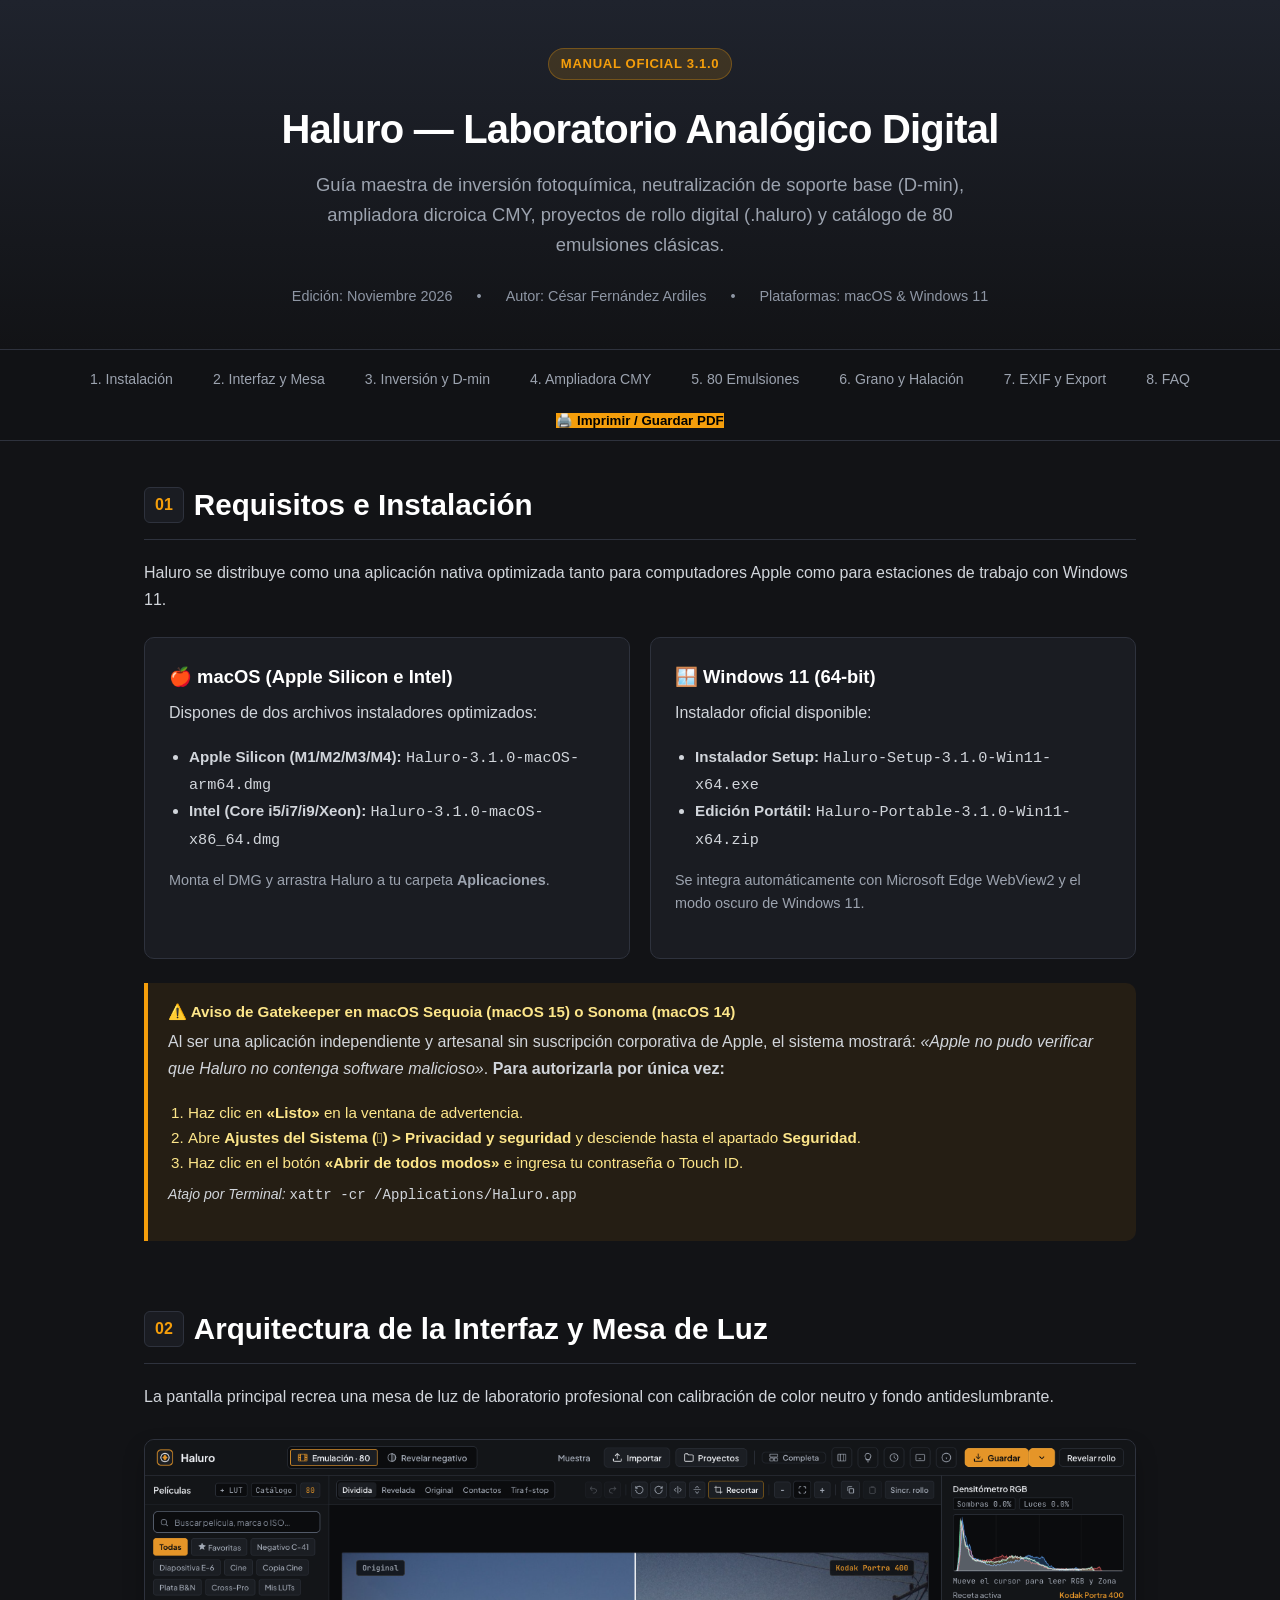
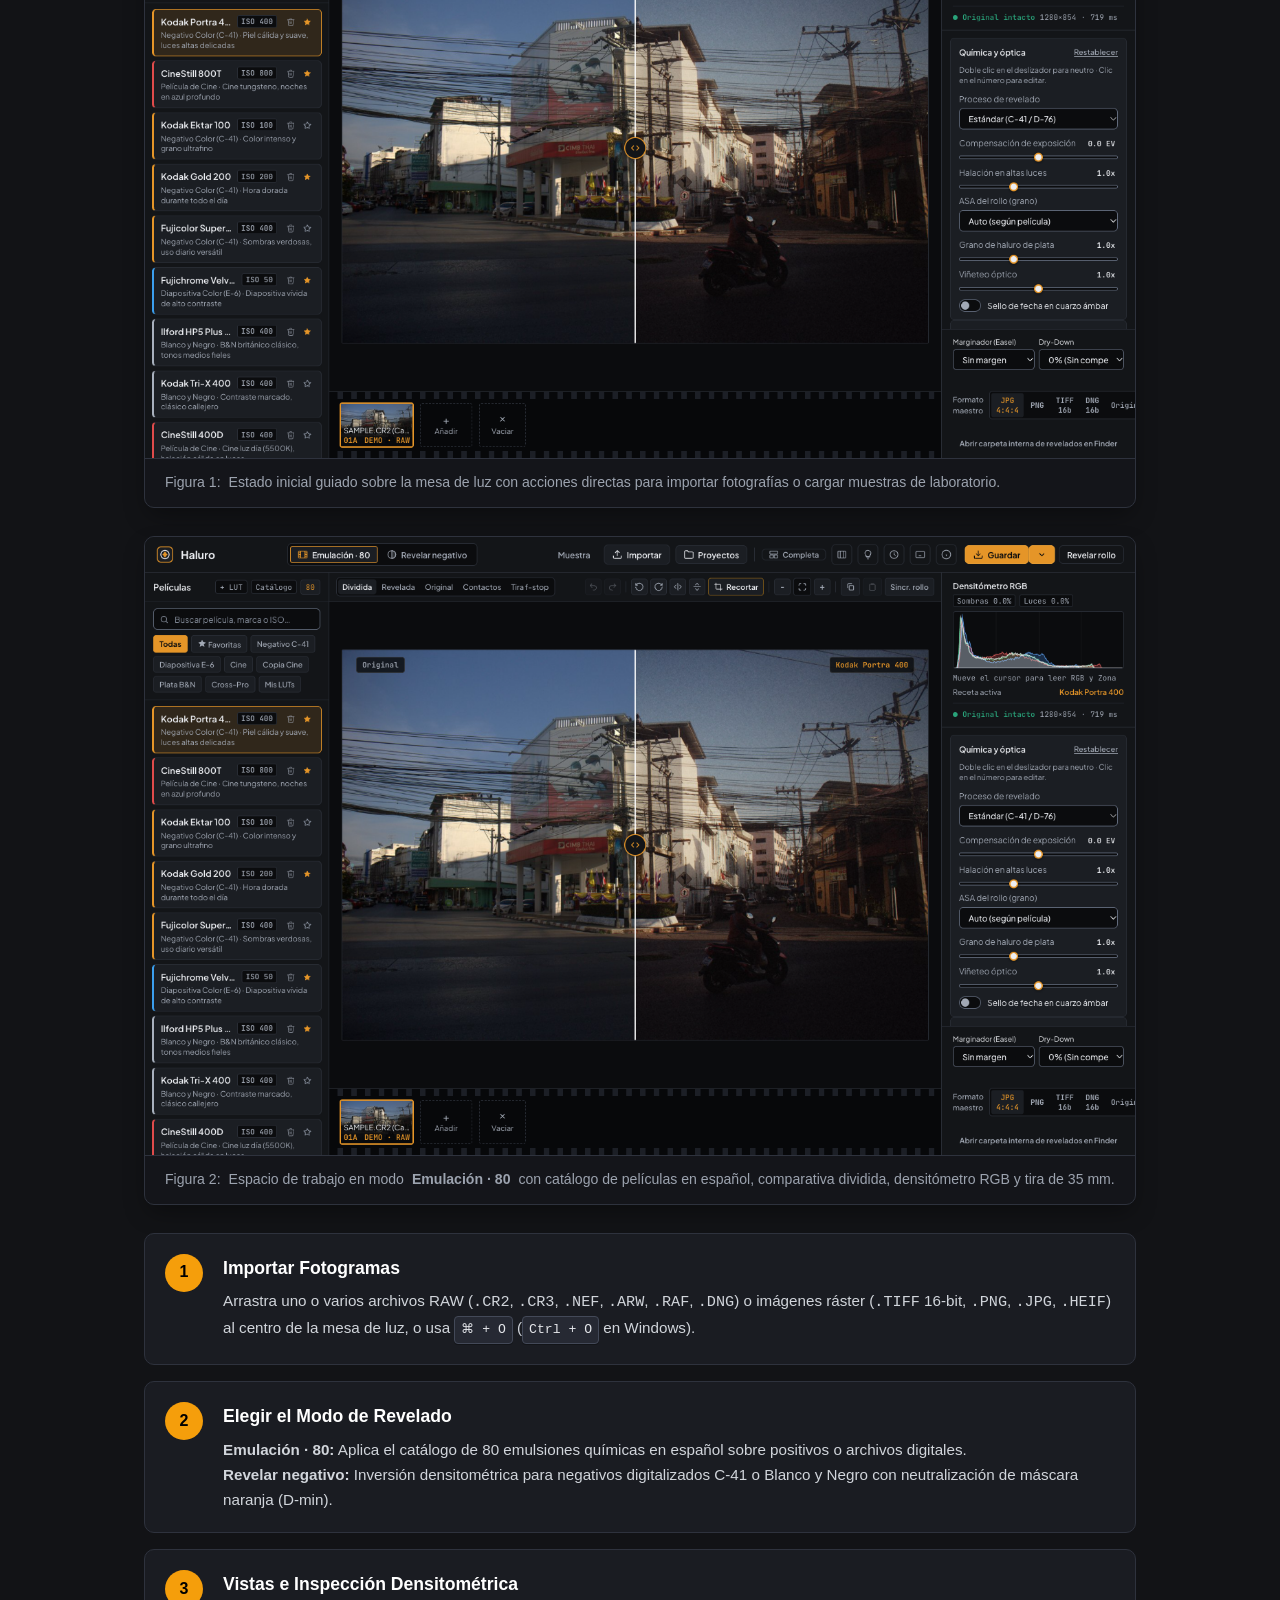
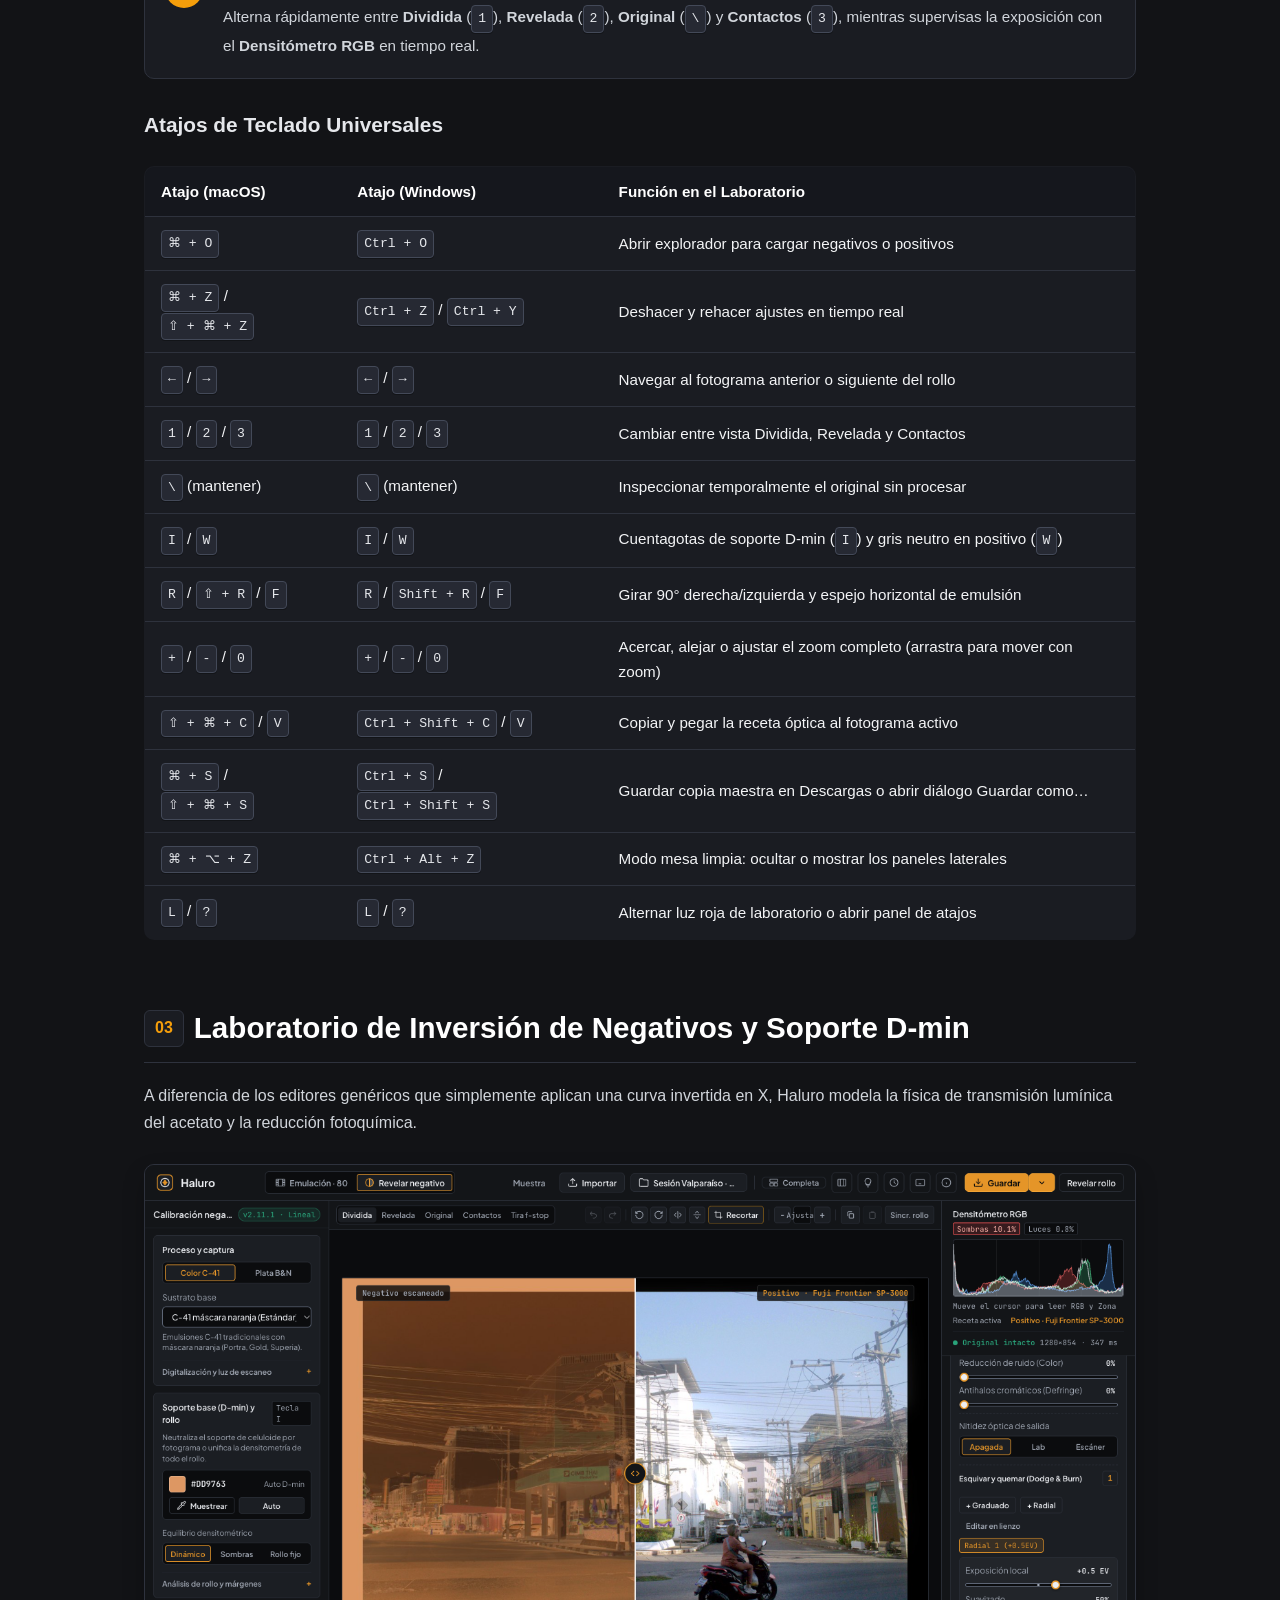
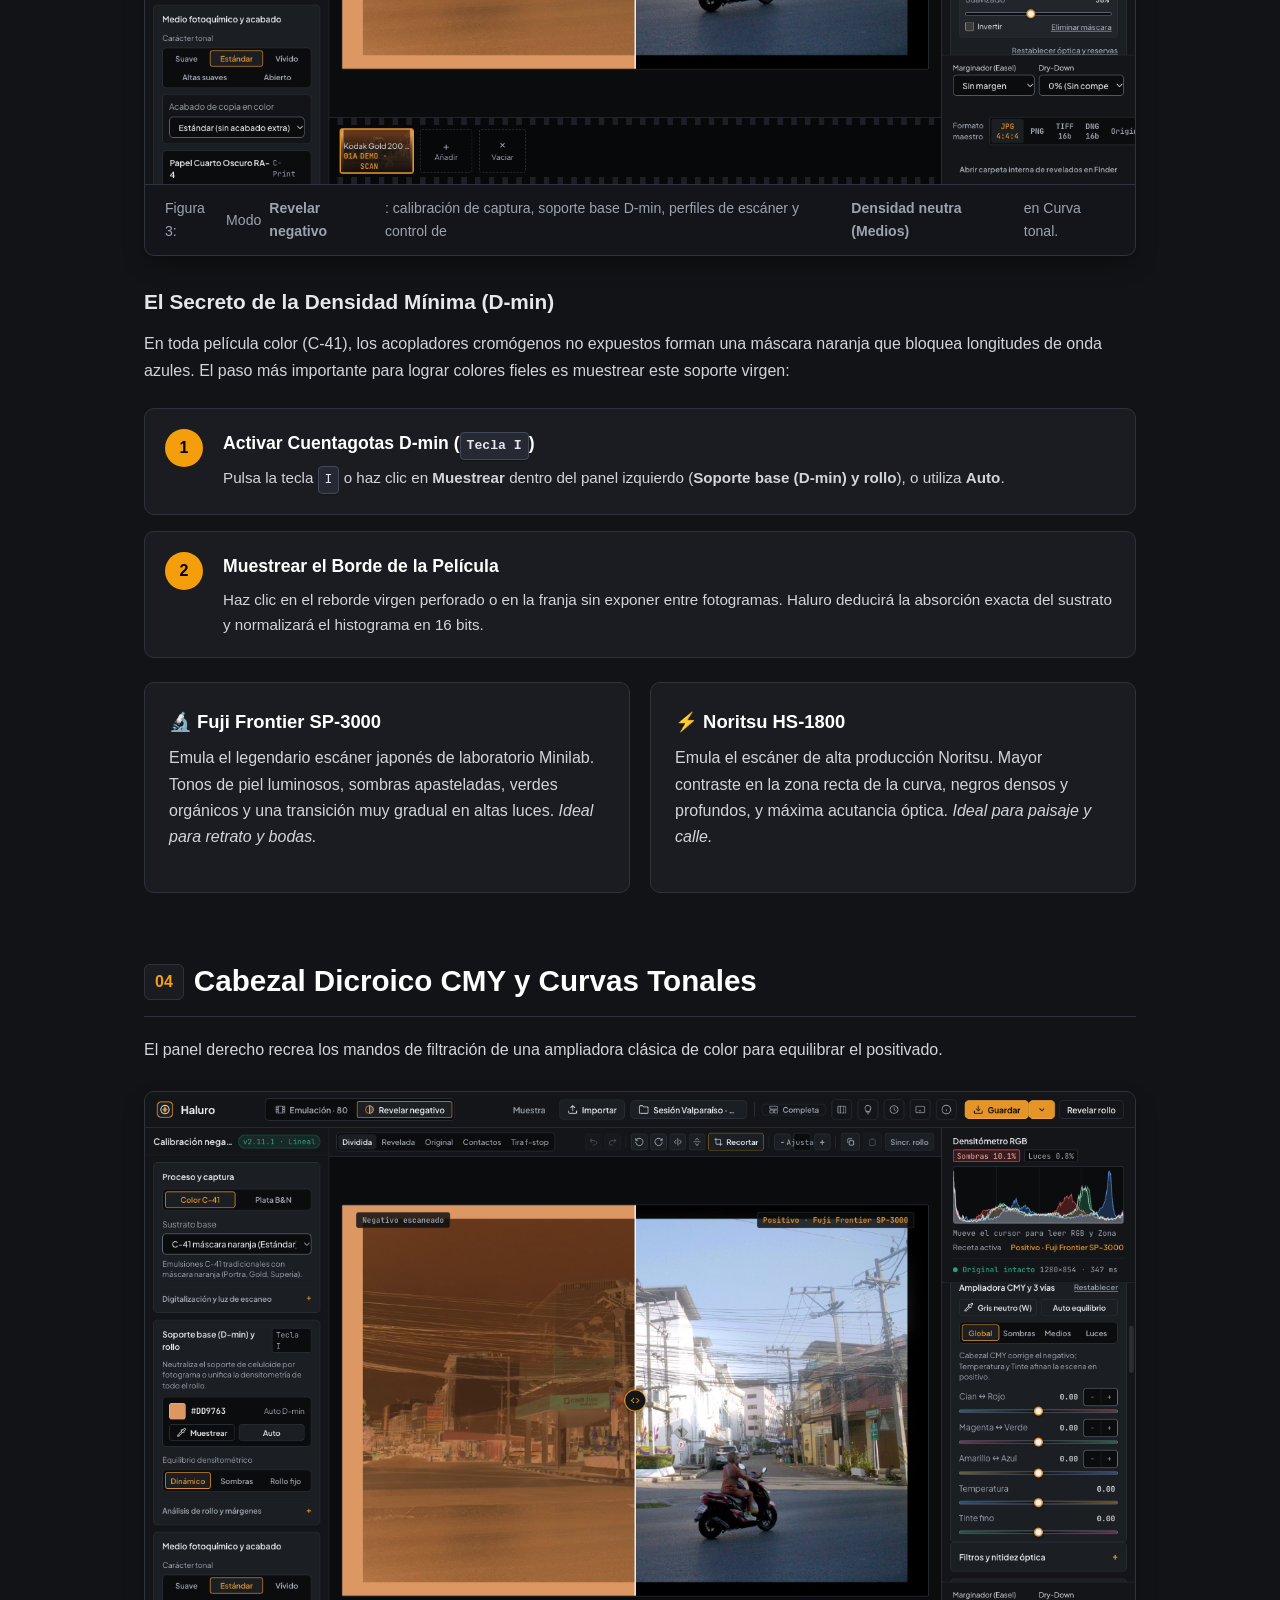
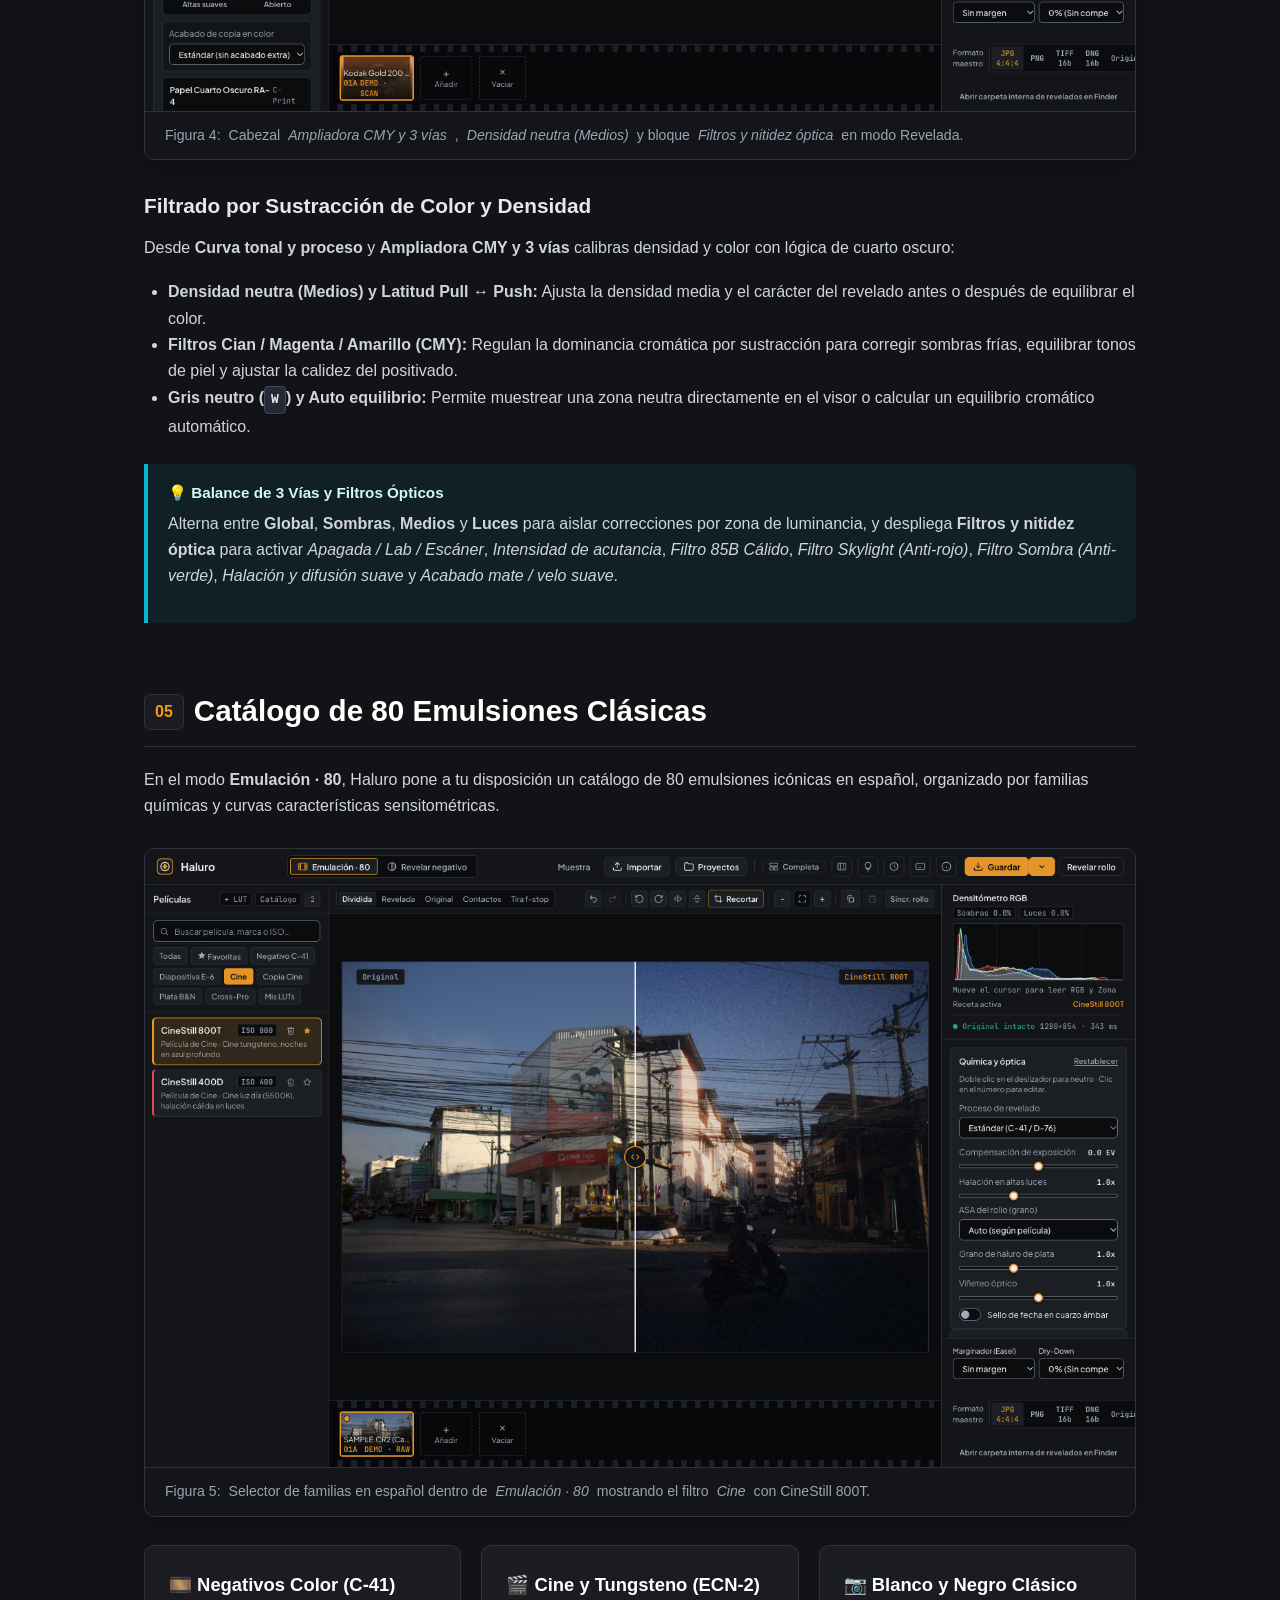
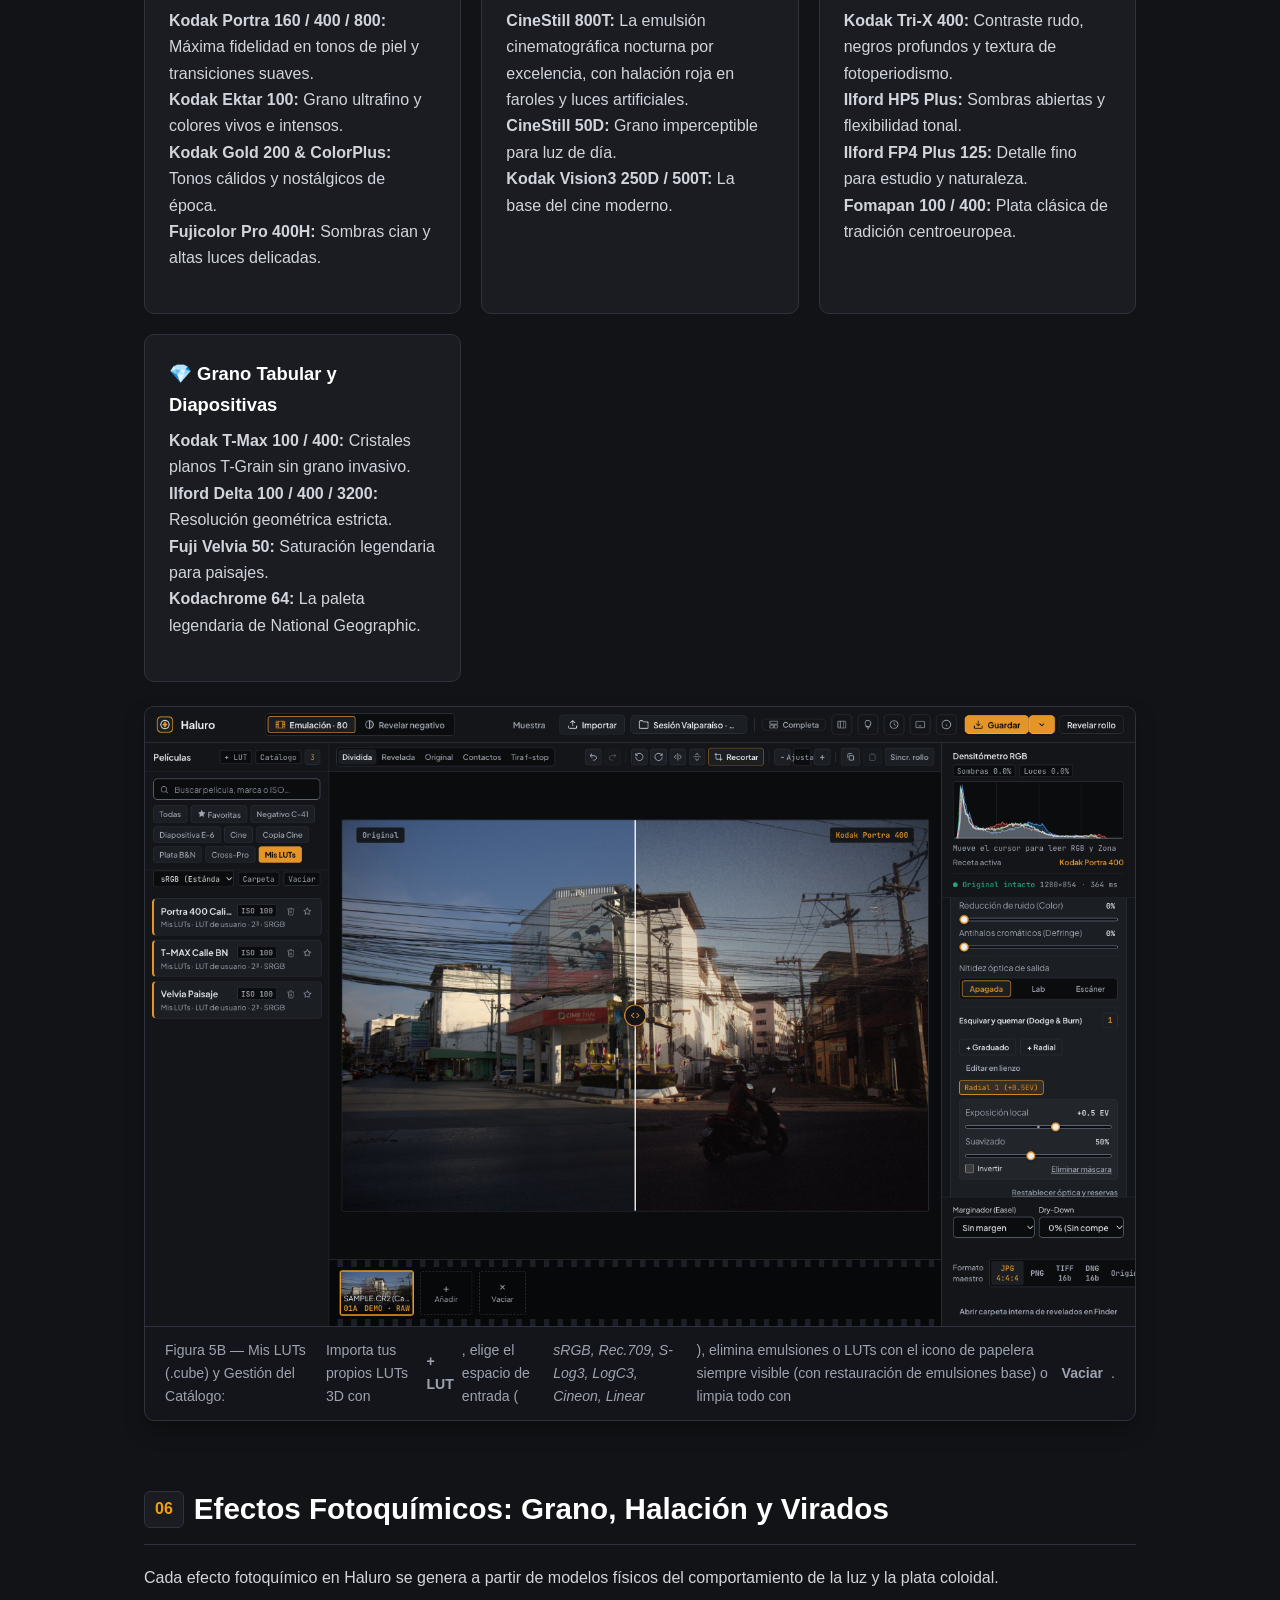
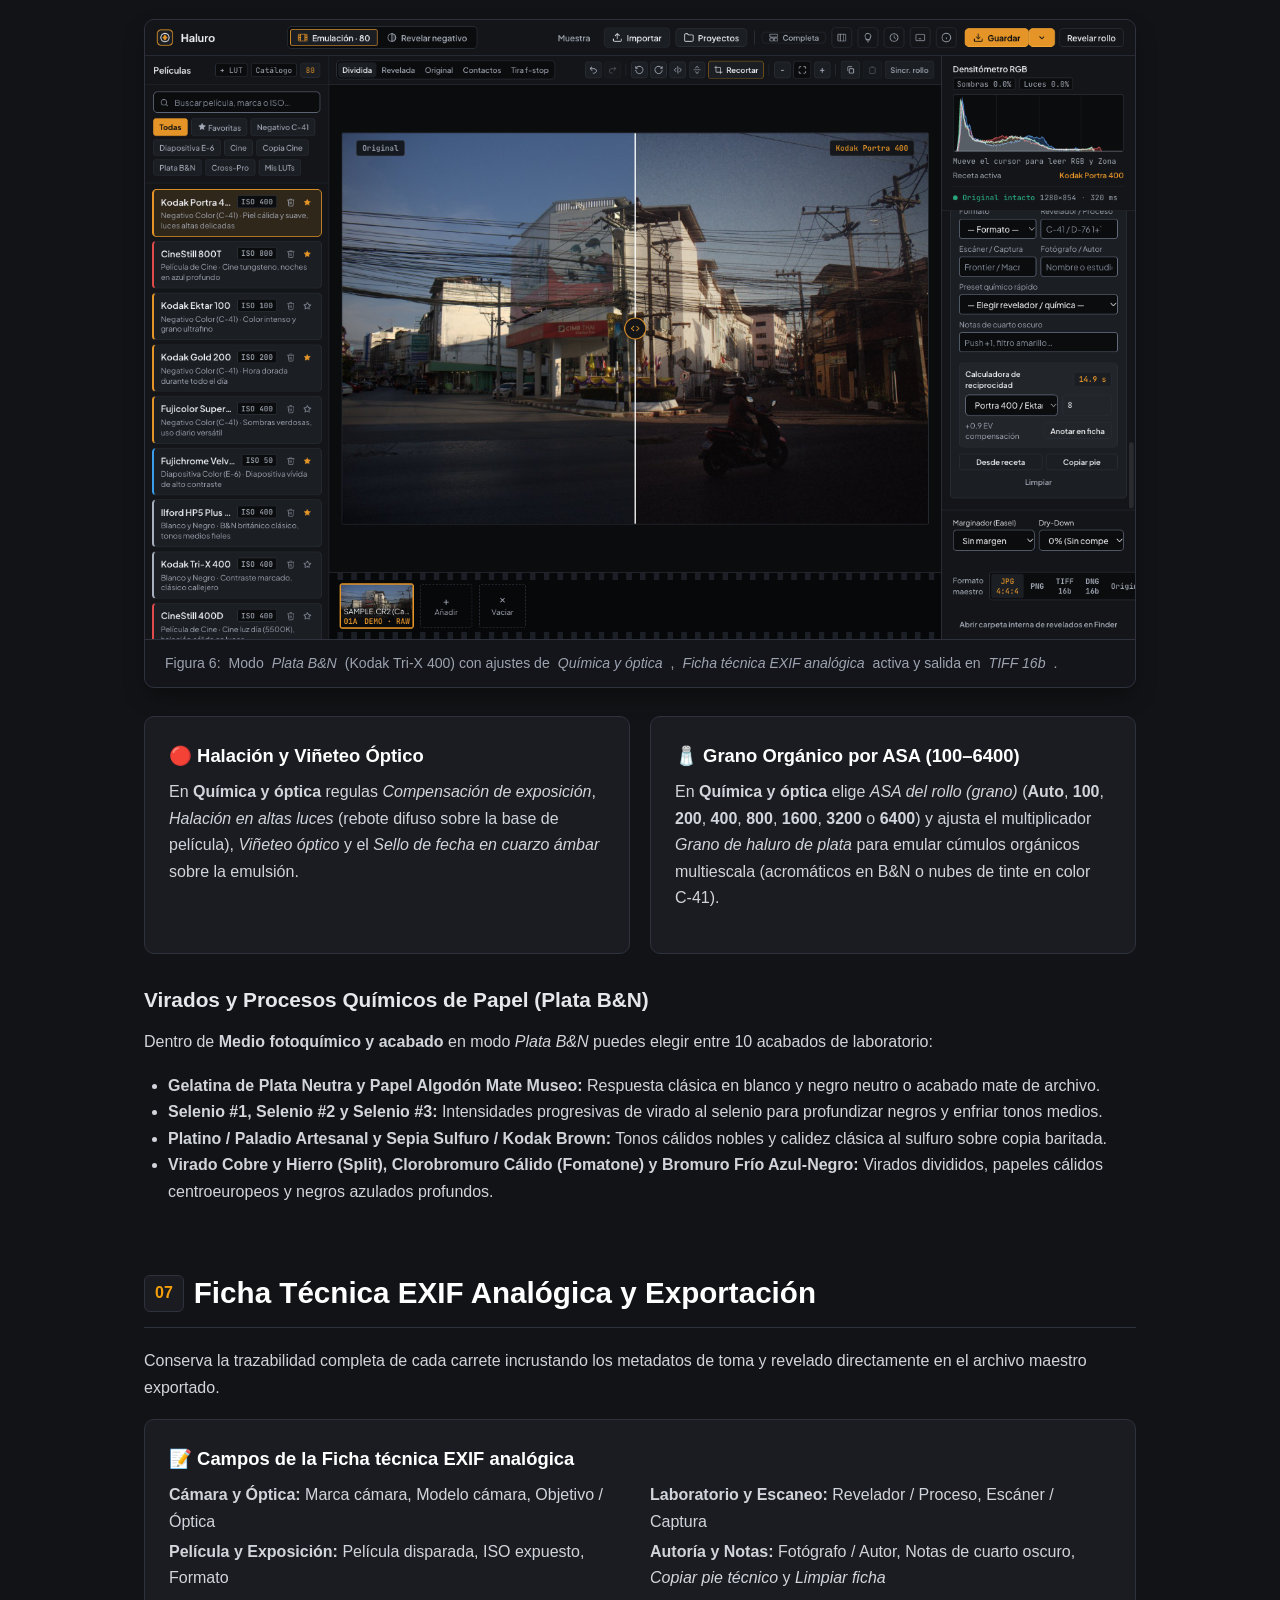
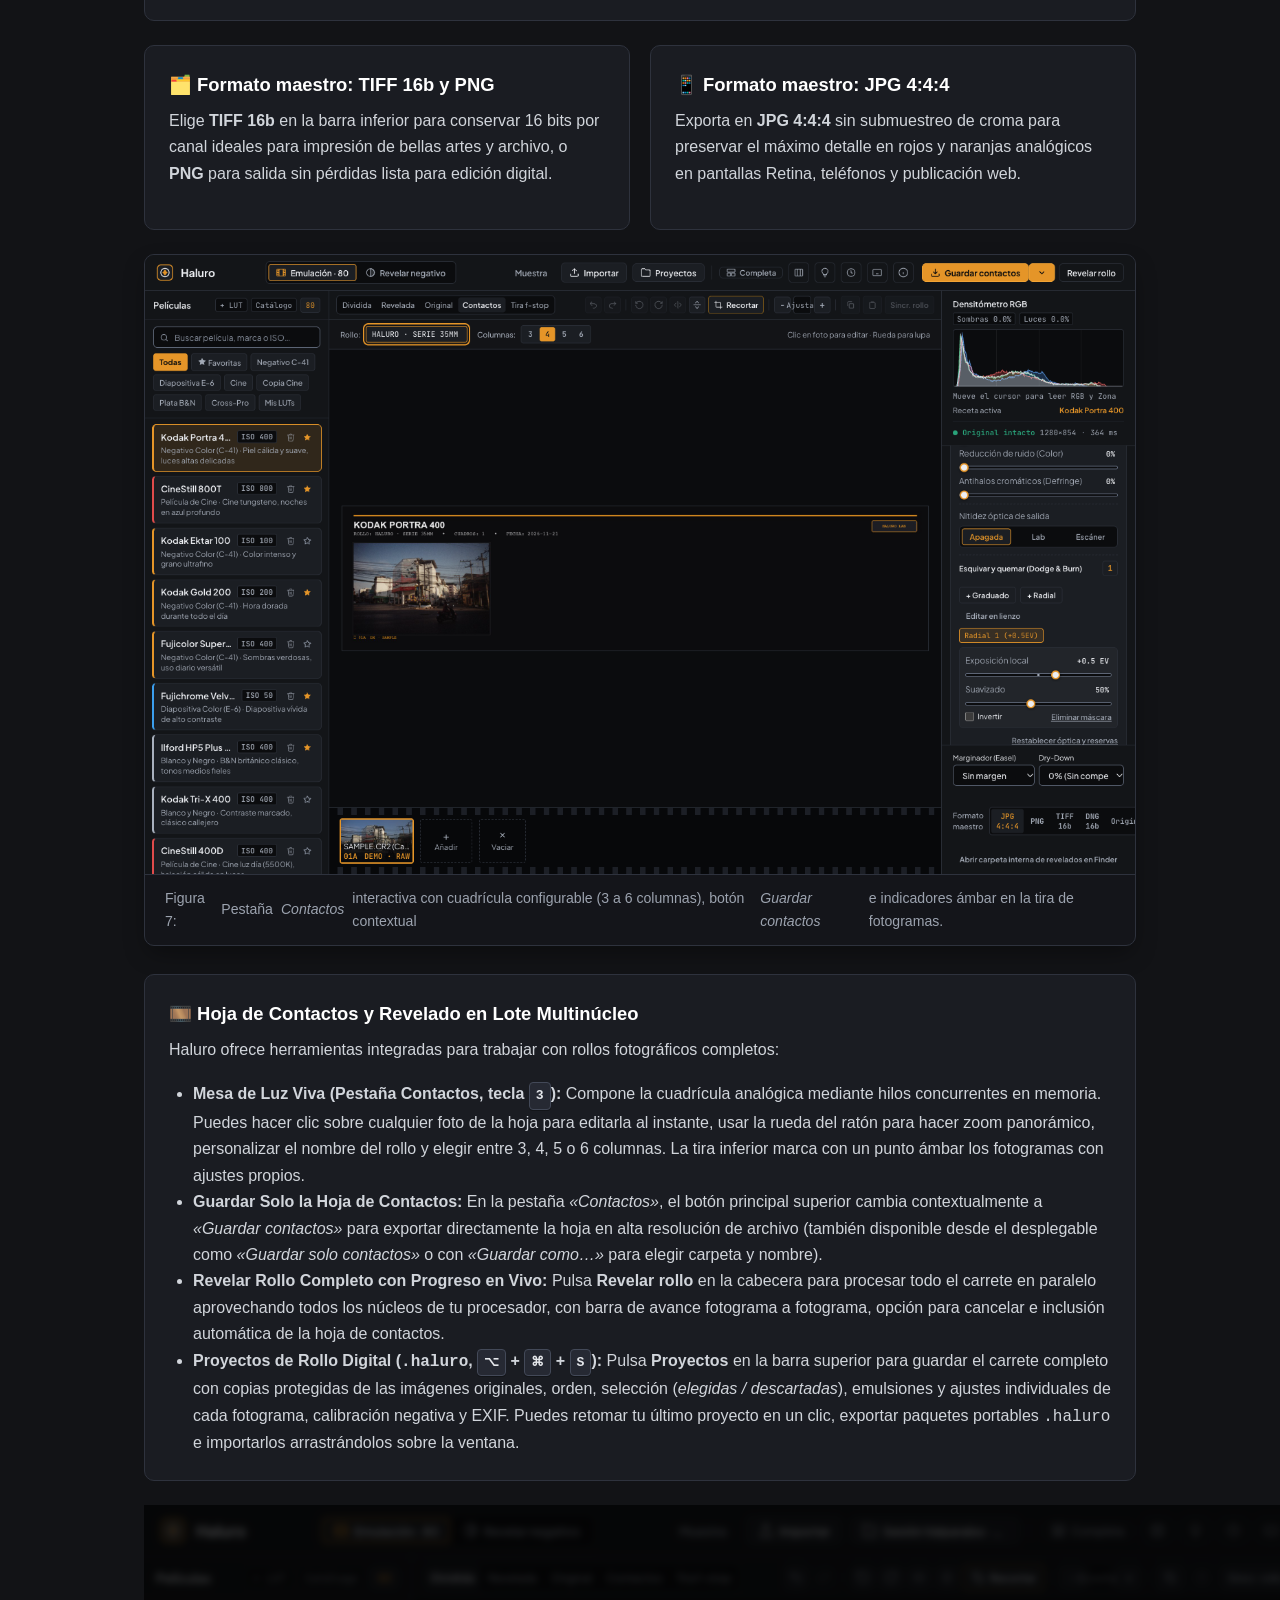
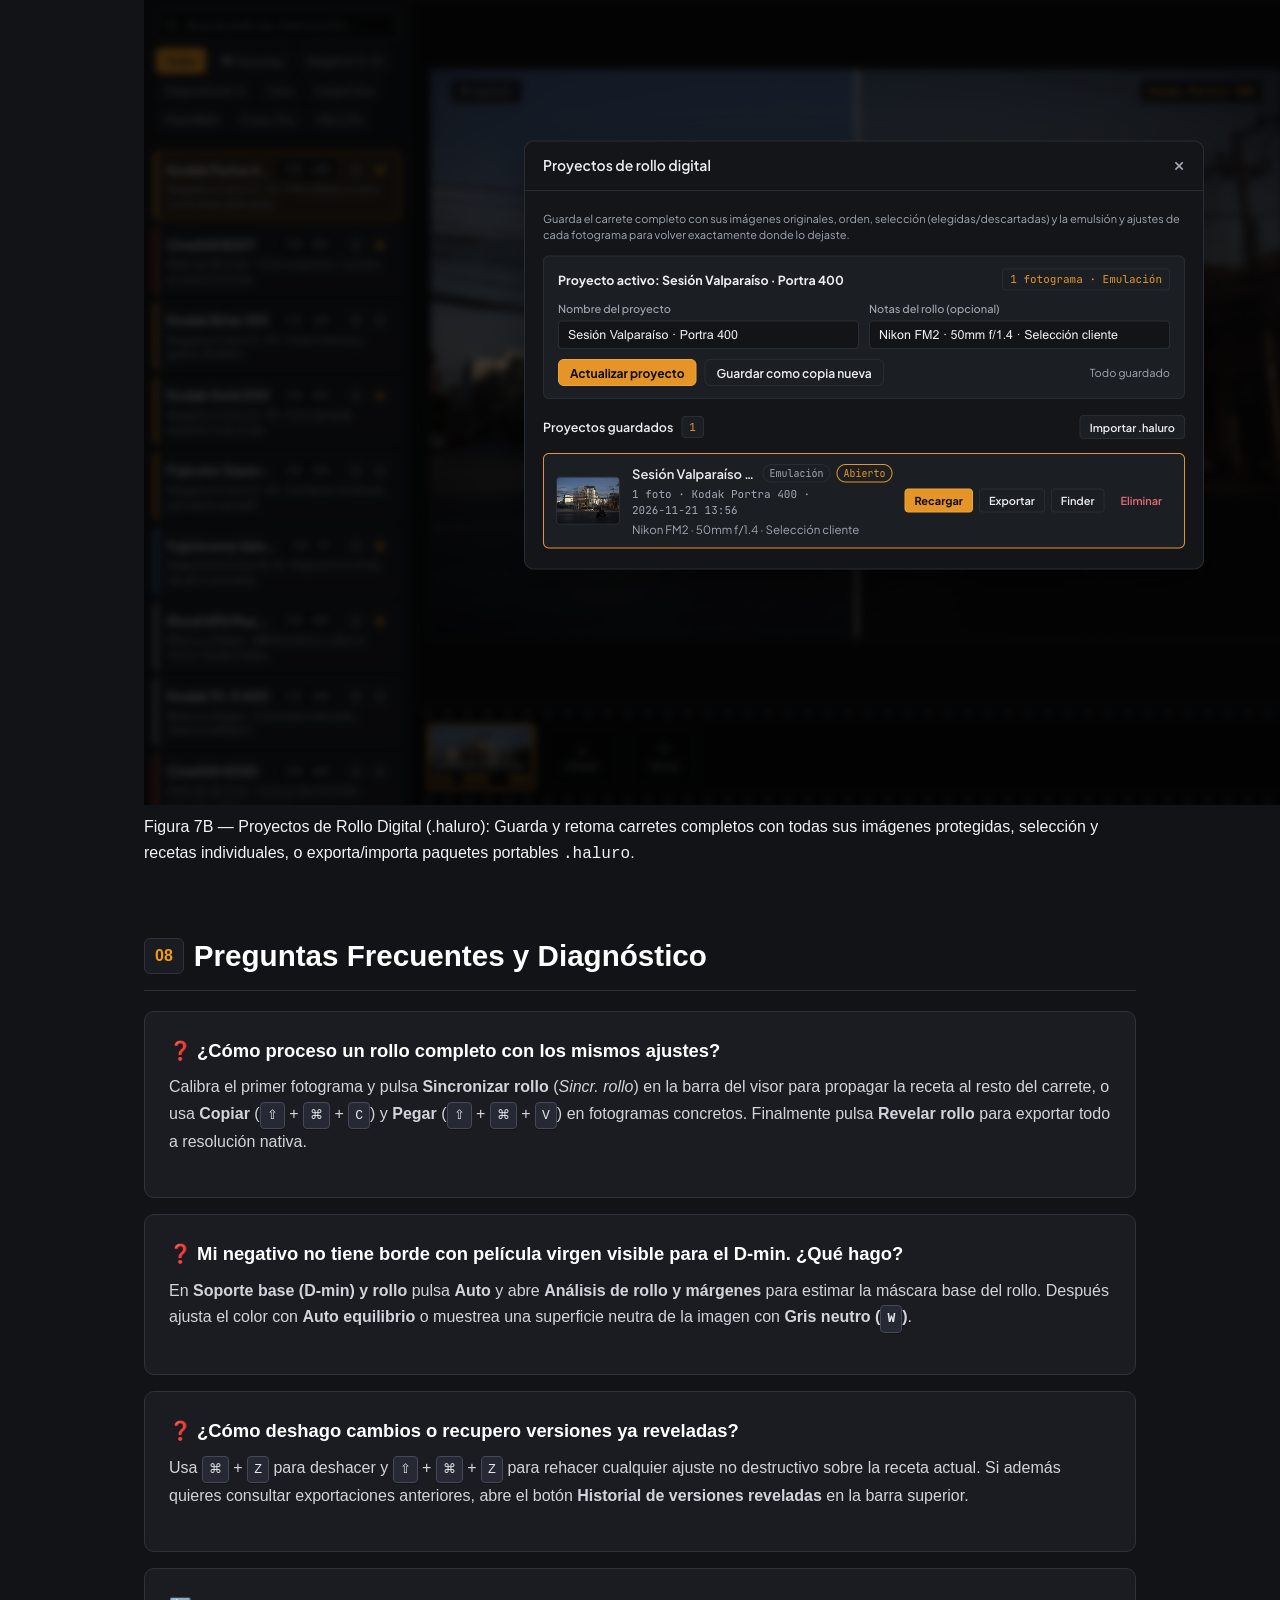
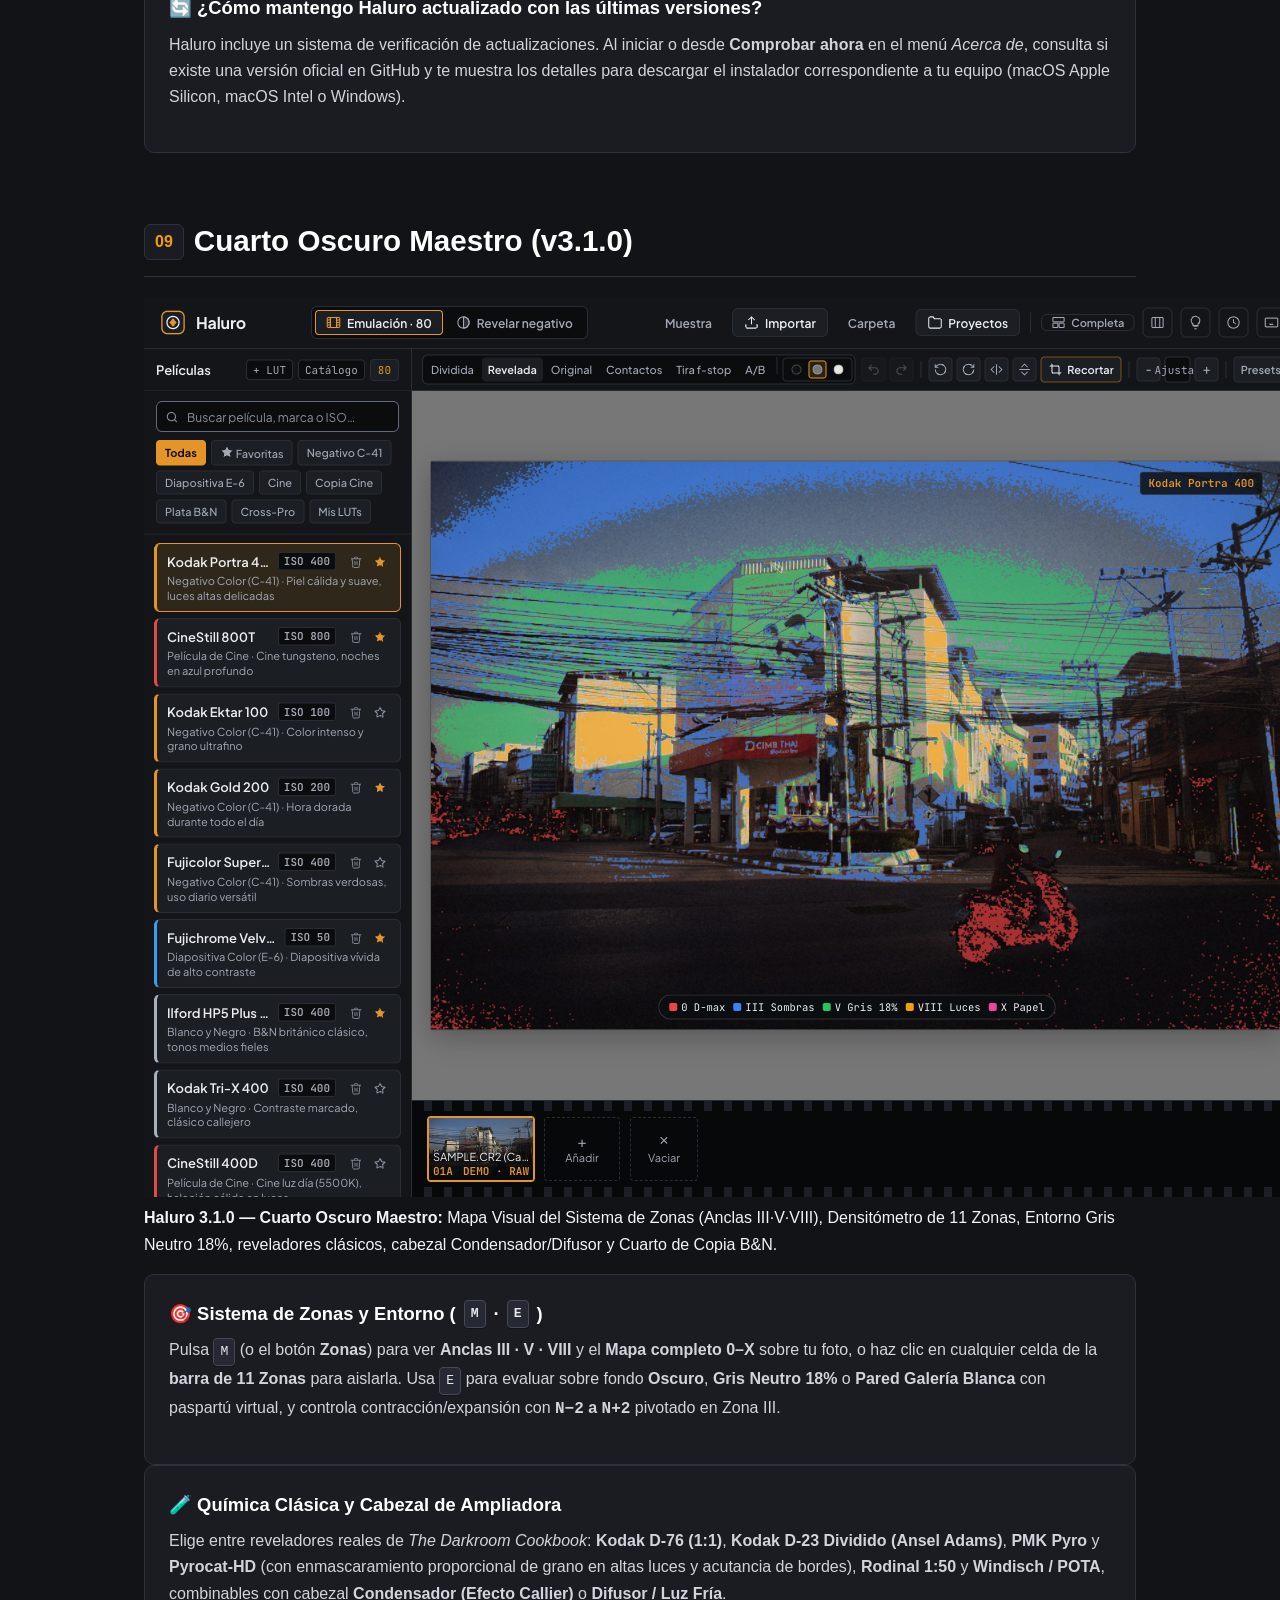
==== commit 242b9fca: "feat(superres-phase3): add De-JPEG/Anti-Moire, optical presets, local AI bridge, and release v3.1.0" ====
--- a/manual.html
+++ b/manual.html
@@ -417,7 +417,7 @@
 <body>
 
   <header class="hero">
-    <span class="badge-tag">Manual Oficial 3.0.0</span>
+    <span class="badge-tag">Manual Oficial 3.1.0</span>
     <h1 class="hero-title">Haluro — Laboratorio Analógico Digital</h1>
     <p class="hero-sub">Guía maestra de inversión fotoquímica, neutralización de soporte base (D-min), ampliadora dicroica CMY, proyectos de rollo digital (.haluro) y catálogo de 80 emulsiones clásicas.</p>
     <div class="meta-bar">
@@ -453,8 +453,8 @@
           <div class="card-title">🍎 macOS (Apple Silicon e Intel)</div>
           <p>Dispones de dos archivos instaladores optimizados:</p>
           <ul style="padding-left: 1.25rem; margin-bottom: 1rem; color: #d1d5db; font-size: 0.95rem;">
-            <li><strong>Apple Silicon (M1/M2/M3/M4):</strong> <code>Haluro-3.0.0-macOS-arm64.dmg</code></li>
-            <li><strong>Intel (Core i5/i7/i9/Xeon):</strong> <code>Haluro-3.0.0-macOS-x86_64.dmg</code></li>
+            <li><strong>Apple Silicon (M1/M2/M3/M4):</strong> <code>Haluro-3.1.0-macOS-arm64.dmg</code></li>
+            <li><strong>Intel (Core i5/i7/i9/Xeon):</strong> <code>Haluro-3.1.0-macOS-x86_64.dmg</code></li>
           </ul>
           <p style="font-size: 0.9rem; color: var(--text-muted);">Monta el DMG y arrastra Haluro a tu carpeta <strong>Aplicaciones</strong>.</p>
         </div>
@@ -463,8 +463,8 @@
           <div class="card-title">🪟 Windows 11 (64-bit)</div>
           <p>Instalador oficial disponible:</p>
           <ul style="padding-left: 1.25rem; margin-bottom: 1rem; color: #d1d5db; font-size: 0.95rem;">
-            <li><strong>Instalador Setup:</strong> <code>Haluro-Setup-3.0.0-Win11-x64.exe</code></li>
-            <li><strong>Edición Portátil:</strong> <code>Haluro-Portable-3.0.0-Win11-x64.zip</code></li>
+            <li><strong>Instalador Setup:</strong> <code>Haluro-Setup-3.1.0-Win11-x64.exe</code></li>
+            <li><strong>Edición Portátil:</strong> <code>Haluro-Portable-3.1.0-Win11-x64.zip</code></li>
           </ul>
           <p style="font-size: 0.9rem; color: var(--text-muted);">Se integra automáticamente con Microsoft Edge WebView2 y el modo oscuro de Windows 11.</p>
         </div>
@@ -840,14 +840,14 @@
       </div>
     </section>
 
-    <!-- 9. CUARTO OSCURO MAESTRO (v3.0.0) -->
+    <!-- 9. CUARTO OSCURO MAESTRO (v3.1.0) -->
     <section id="cuarto-oscuro-maestro">
-      <h2 class="section-heading"><span class="num">09</span> Cuarto Oscuro Maestro (v3.0.0)</h2>
+      <h2 class="section-heading"><span class="num">09</span> Cuarto Oscuro Maestro (v3.1.0)</h2>
 
       <figure class="manual-shot">
         <img src="docs/images/12_cuarto_oscuro_maestro_zonas.png"
-          alt="Mapa Visual del Sistema de Zonas, Entorno Gris 18% y Cuarto de Copia B&N en Haluro 3.0.0" loading="lazy">
-        <figcaption><strong>Haluro 3.0.0 — Cuarto Oscuro Maestro:</strong> Mapa Visual del Sistema de Zonas (Anclas III·V·VIII), Densitómetro de 11 Zonas, Entorno Gris Neutro 18%, reveladores clásicos, cabezal Condensador/Difusor y Cuarto de Copia B&amp;N.</figcaption>
+          alt="Mapa Visual del Sistema de Zonas, Entorno Gris 18% y Cuarto de Copia B&N en Haluro 3.1.0" loading="lazy">
+        <figcaption><strong>Haluro 3.1.0 — Cuarto Oscuro Maestro:</strong> Mapa Visual del Sistema de Zonas (Anclas III·V·VIII), Densitómetro de 11 Zonas, Entorno Gris Neutro 18%, reveladores clásicos, cabezal Condensador/Difusor y Cuarto de Copia B&amp;N.</figcaption>
       </figure>
 
       <div class="card-grid" style="margin-top: 1rem;">
@@ -876,7 +876,7 @@
   </div>
 
   <footer>
-    <p><strong>Haluro 3.0.0 — Laboratorio Analógico Digital</strong></p>
+    <p><strong>Haluro 3.1.0 — Laboratorio Analógico Digital</strong></p>
     <p style="margin-top: 0.25rem;">Desarrollado para fotógrafos que aprecian la ciencia y el alma de la fotografía química.</p>
   </footer>
 
